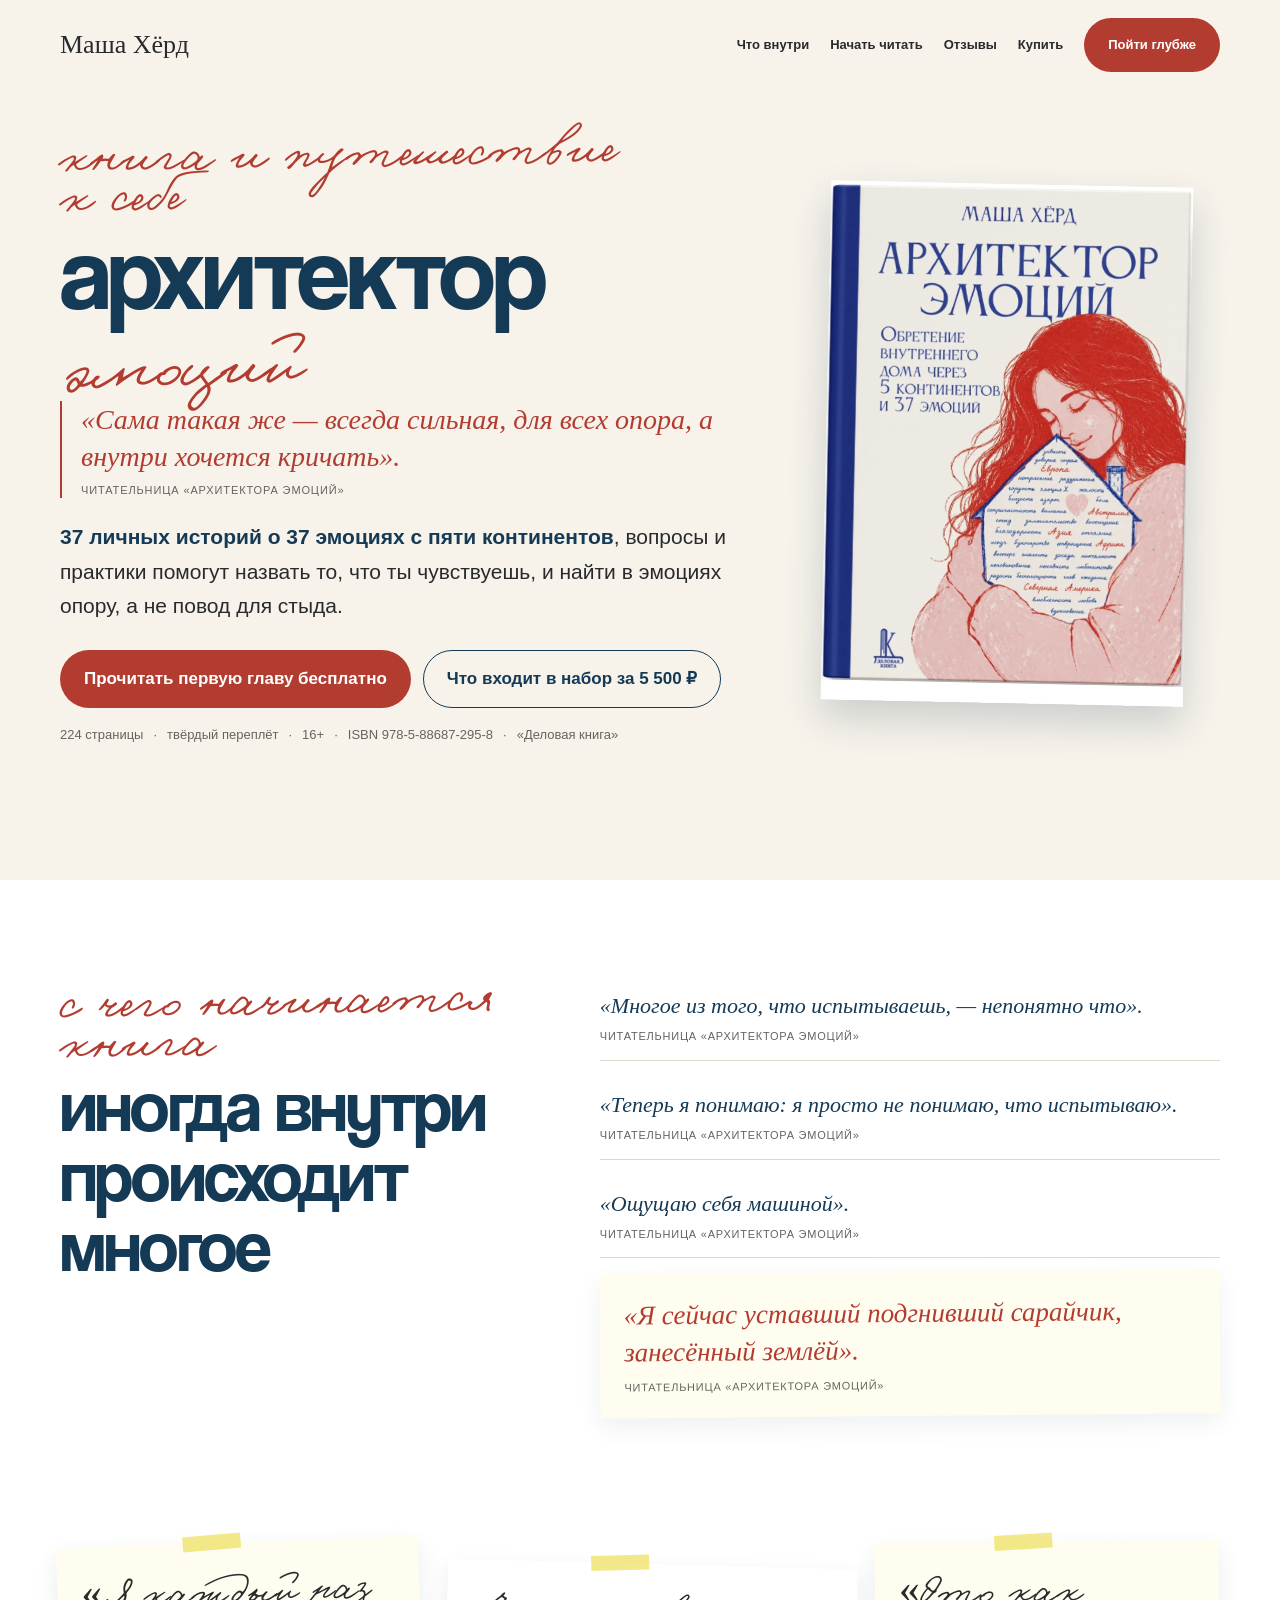
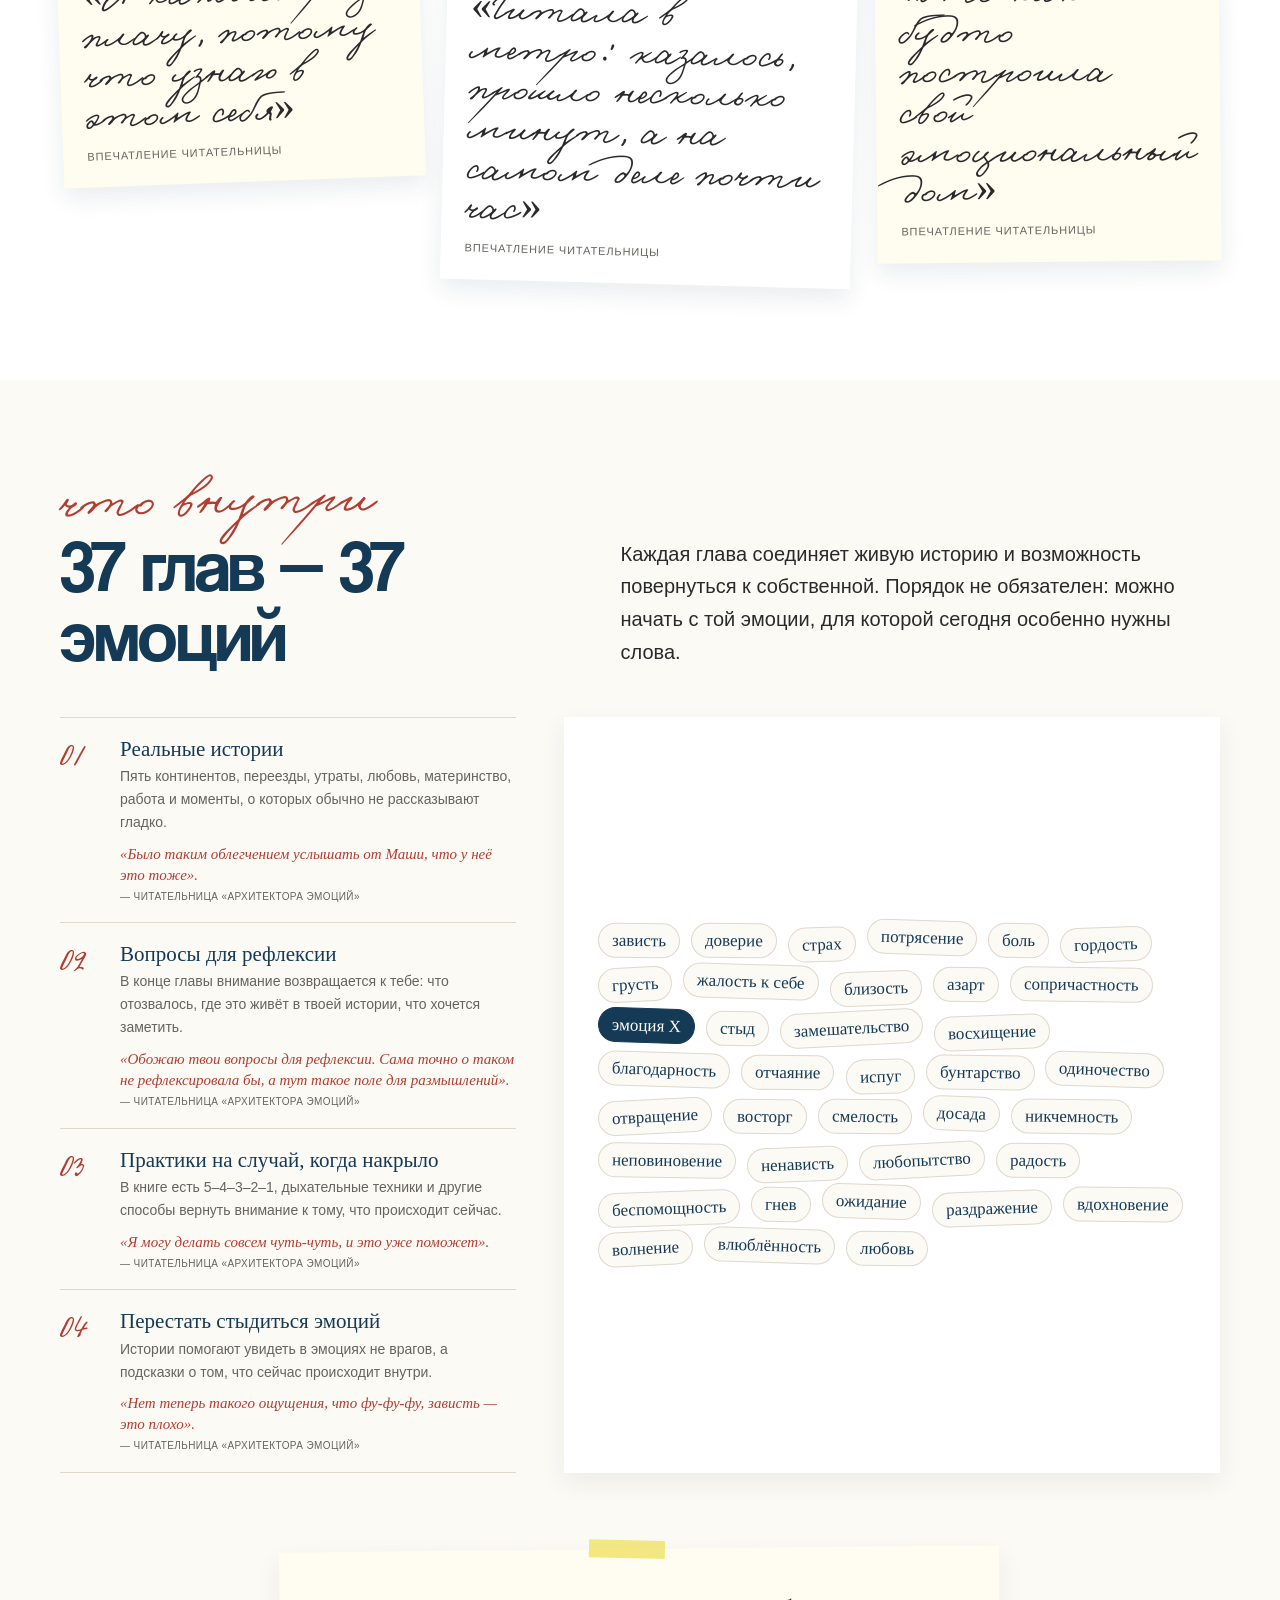
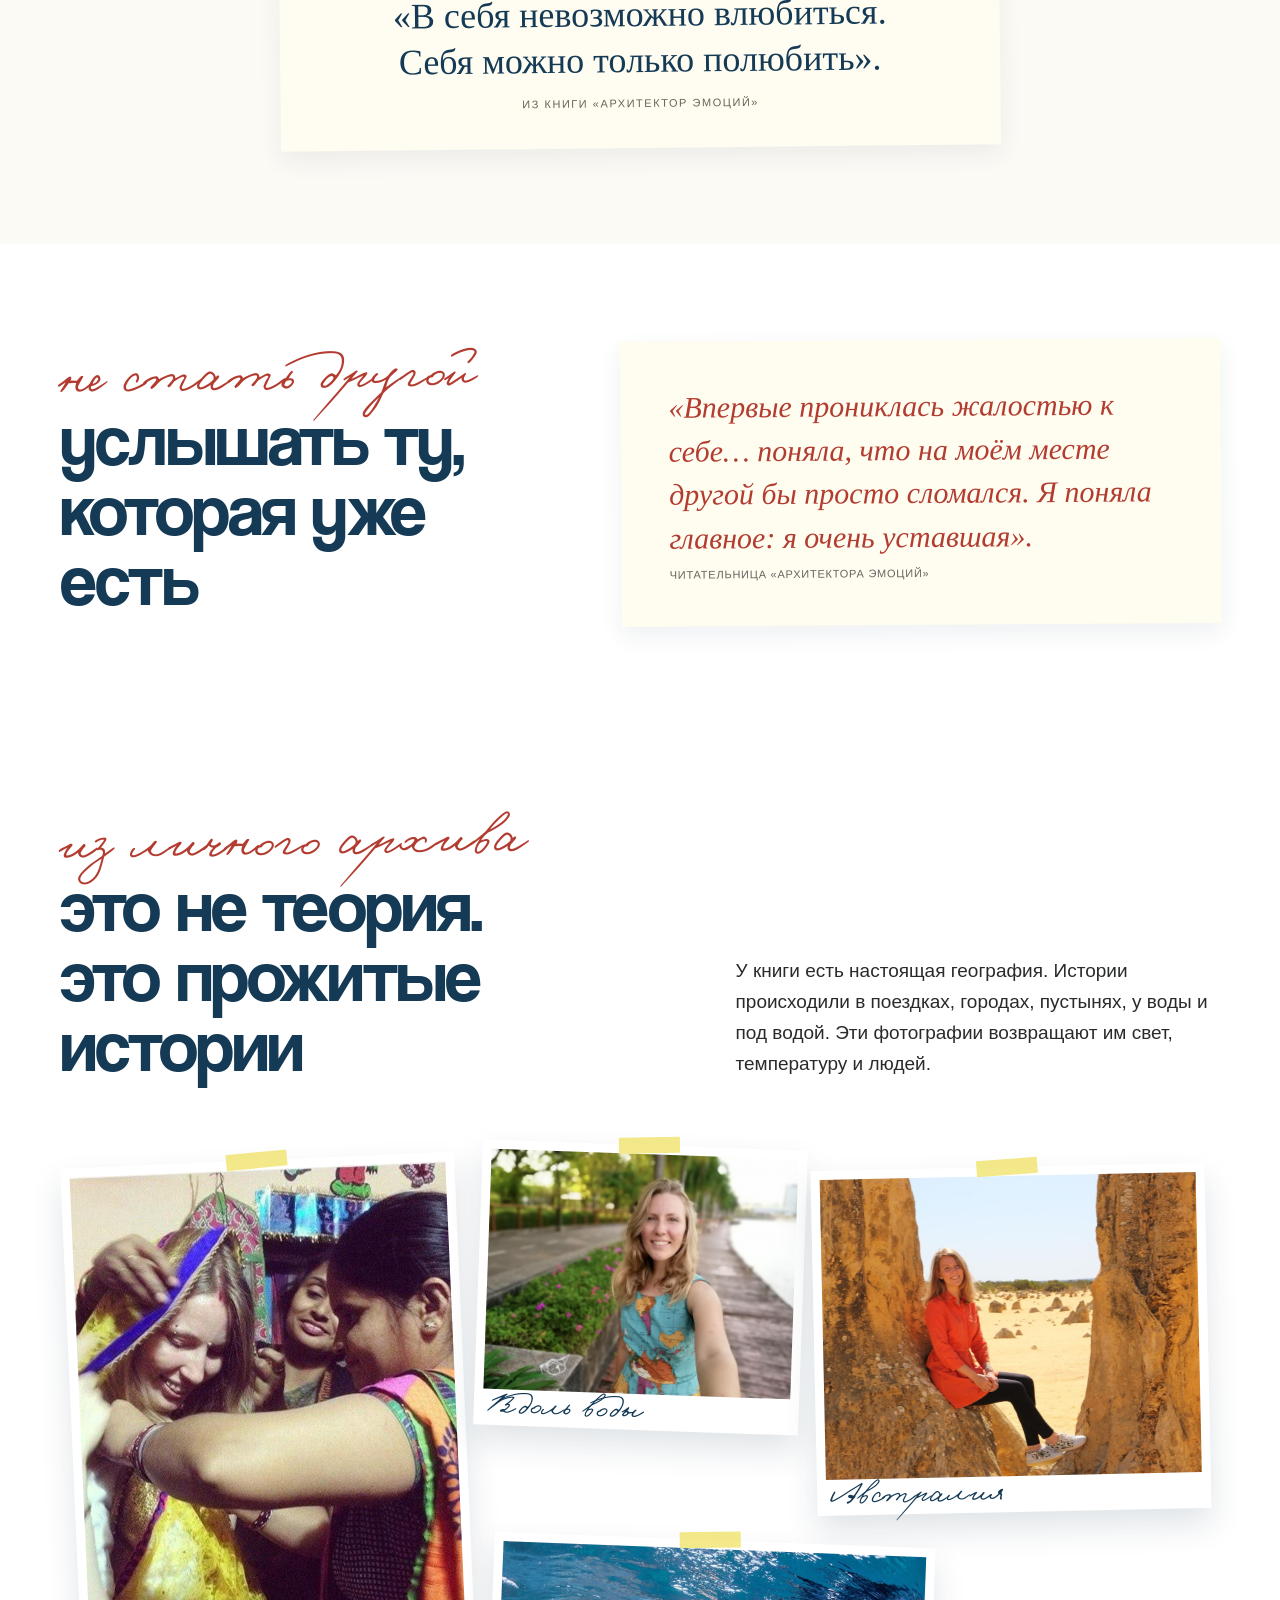
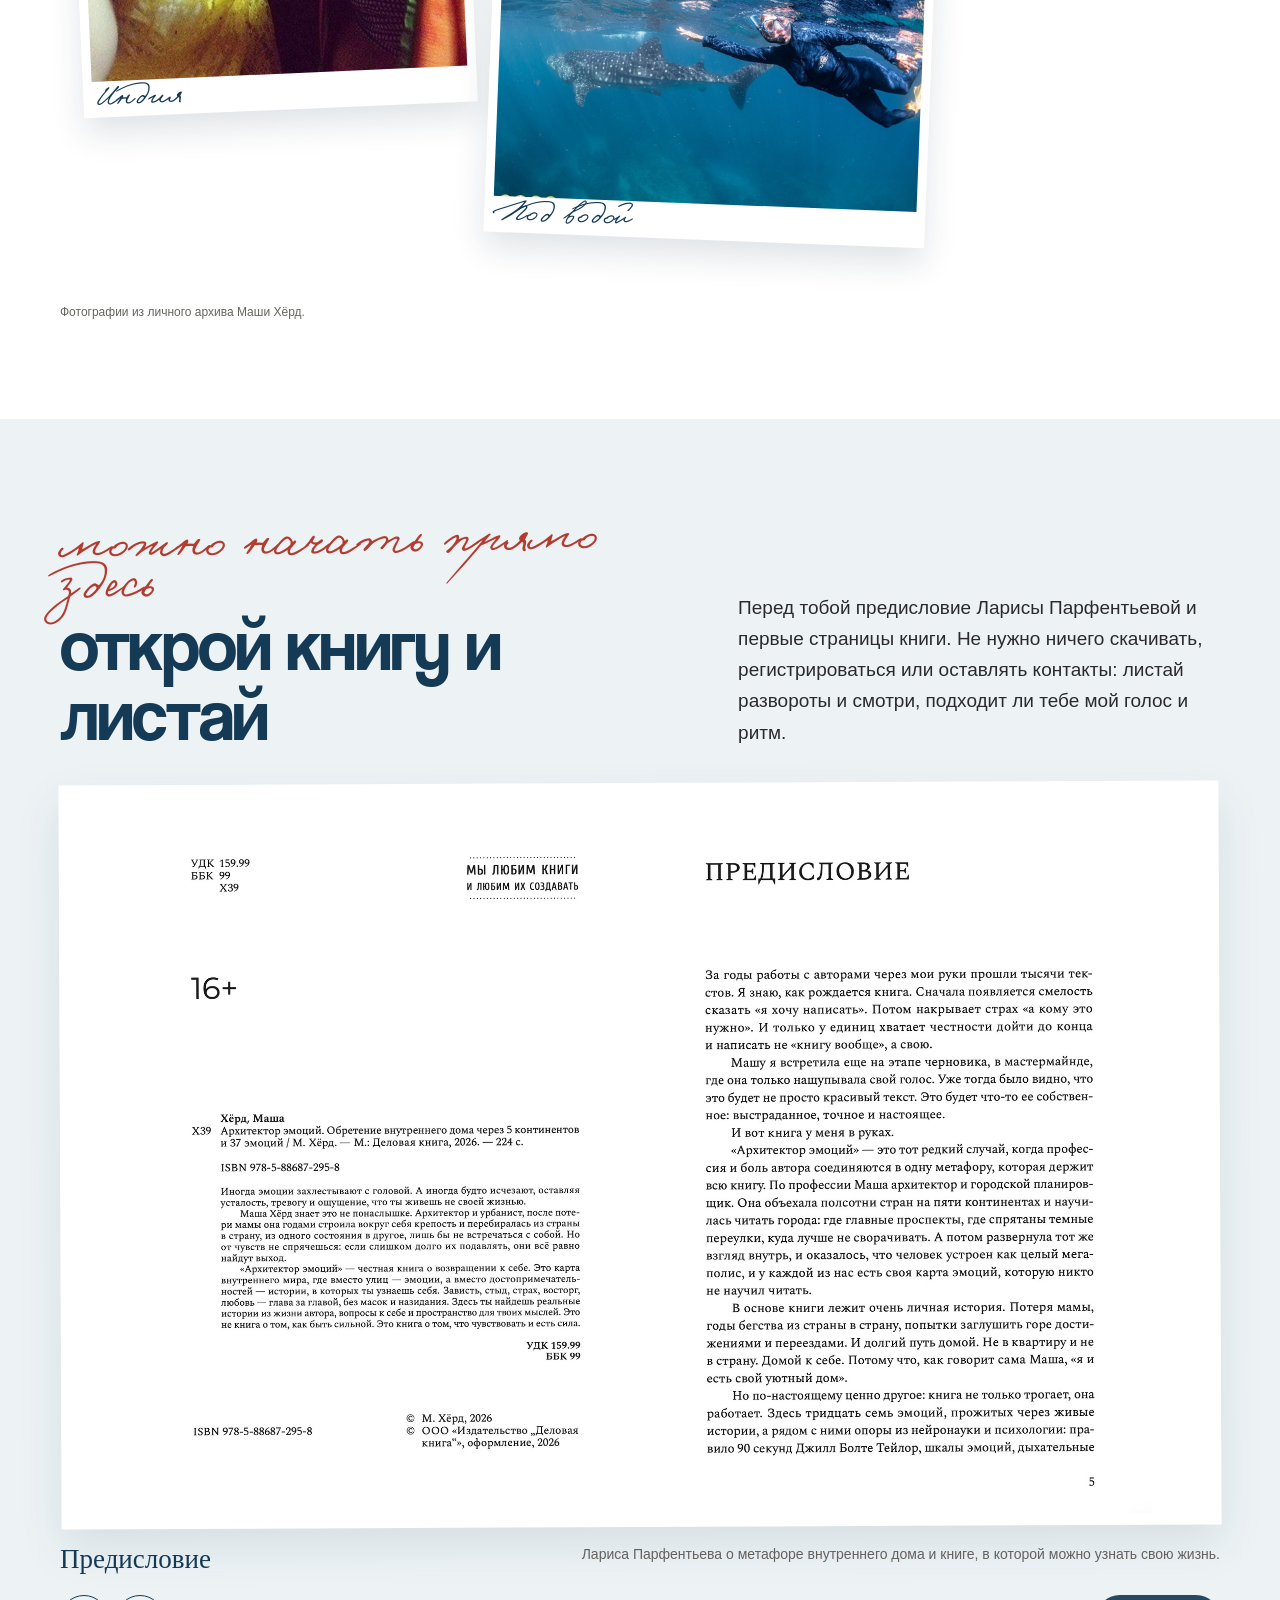
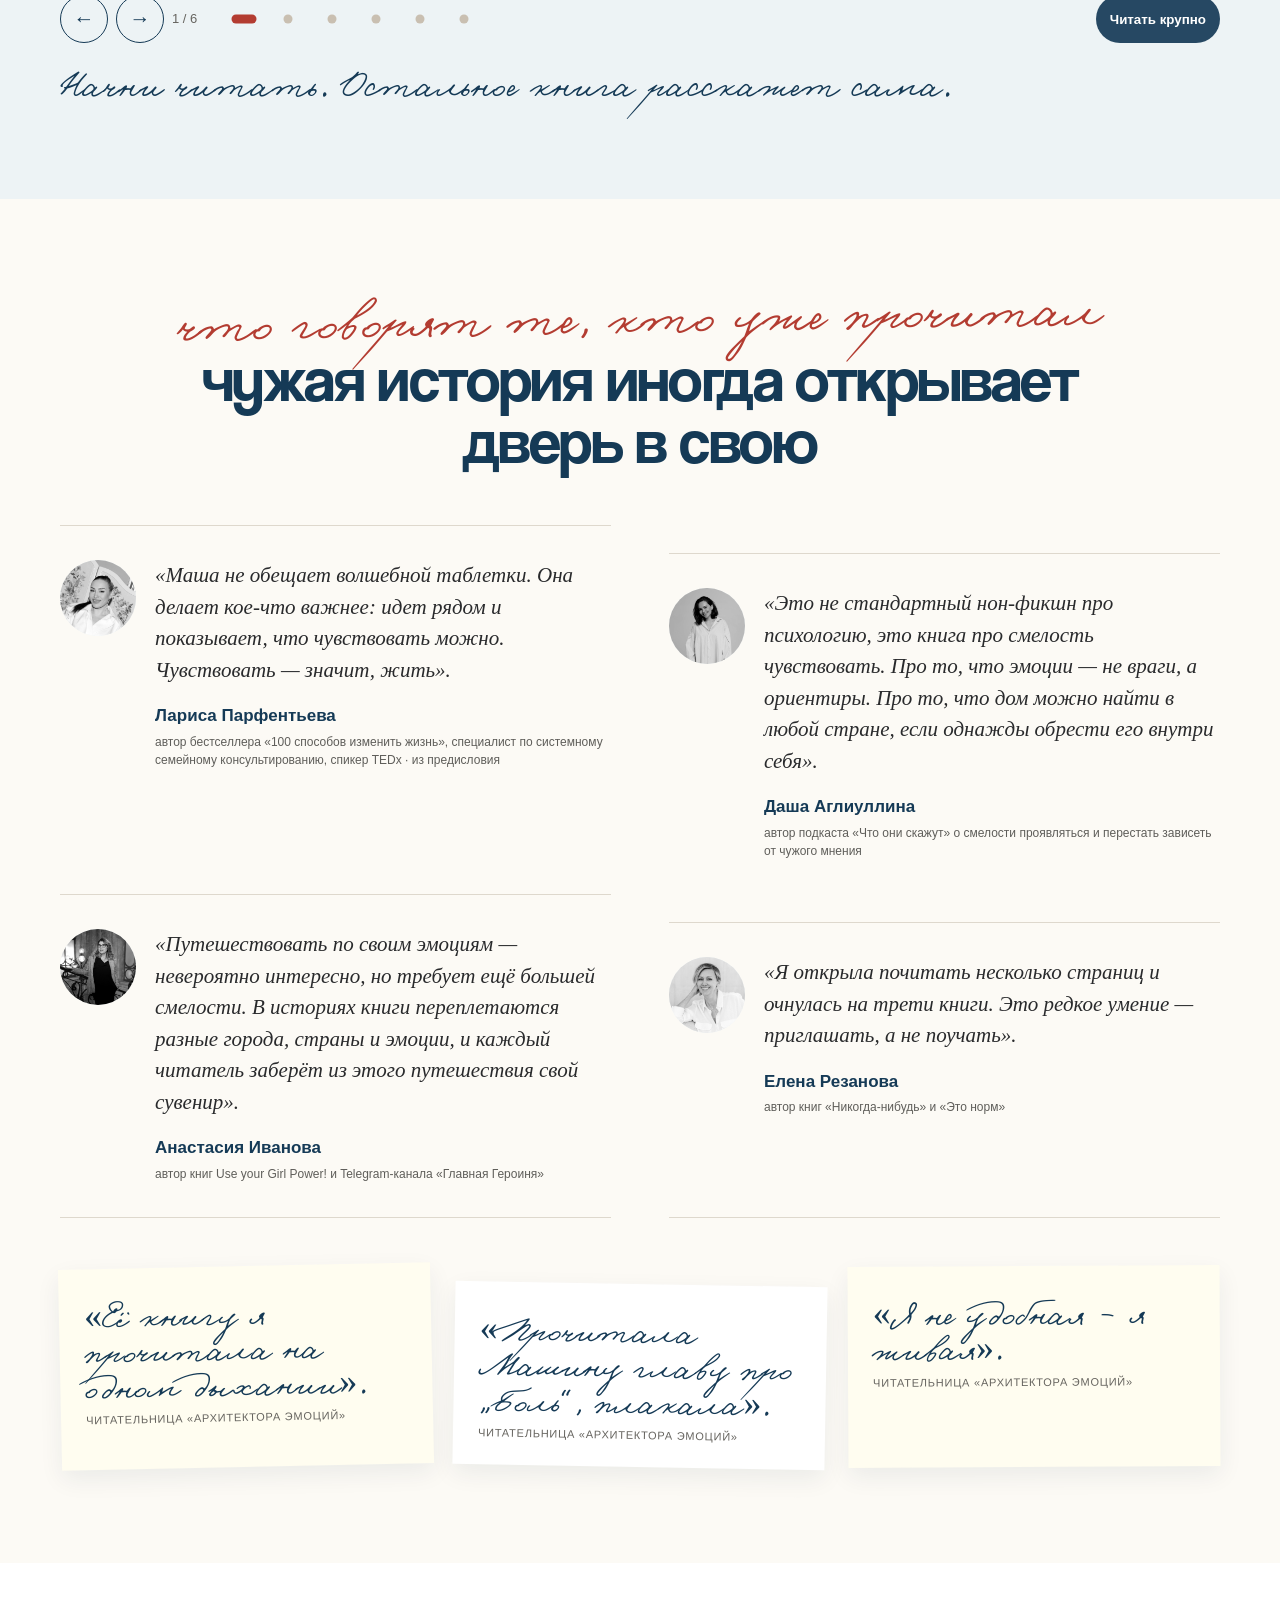
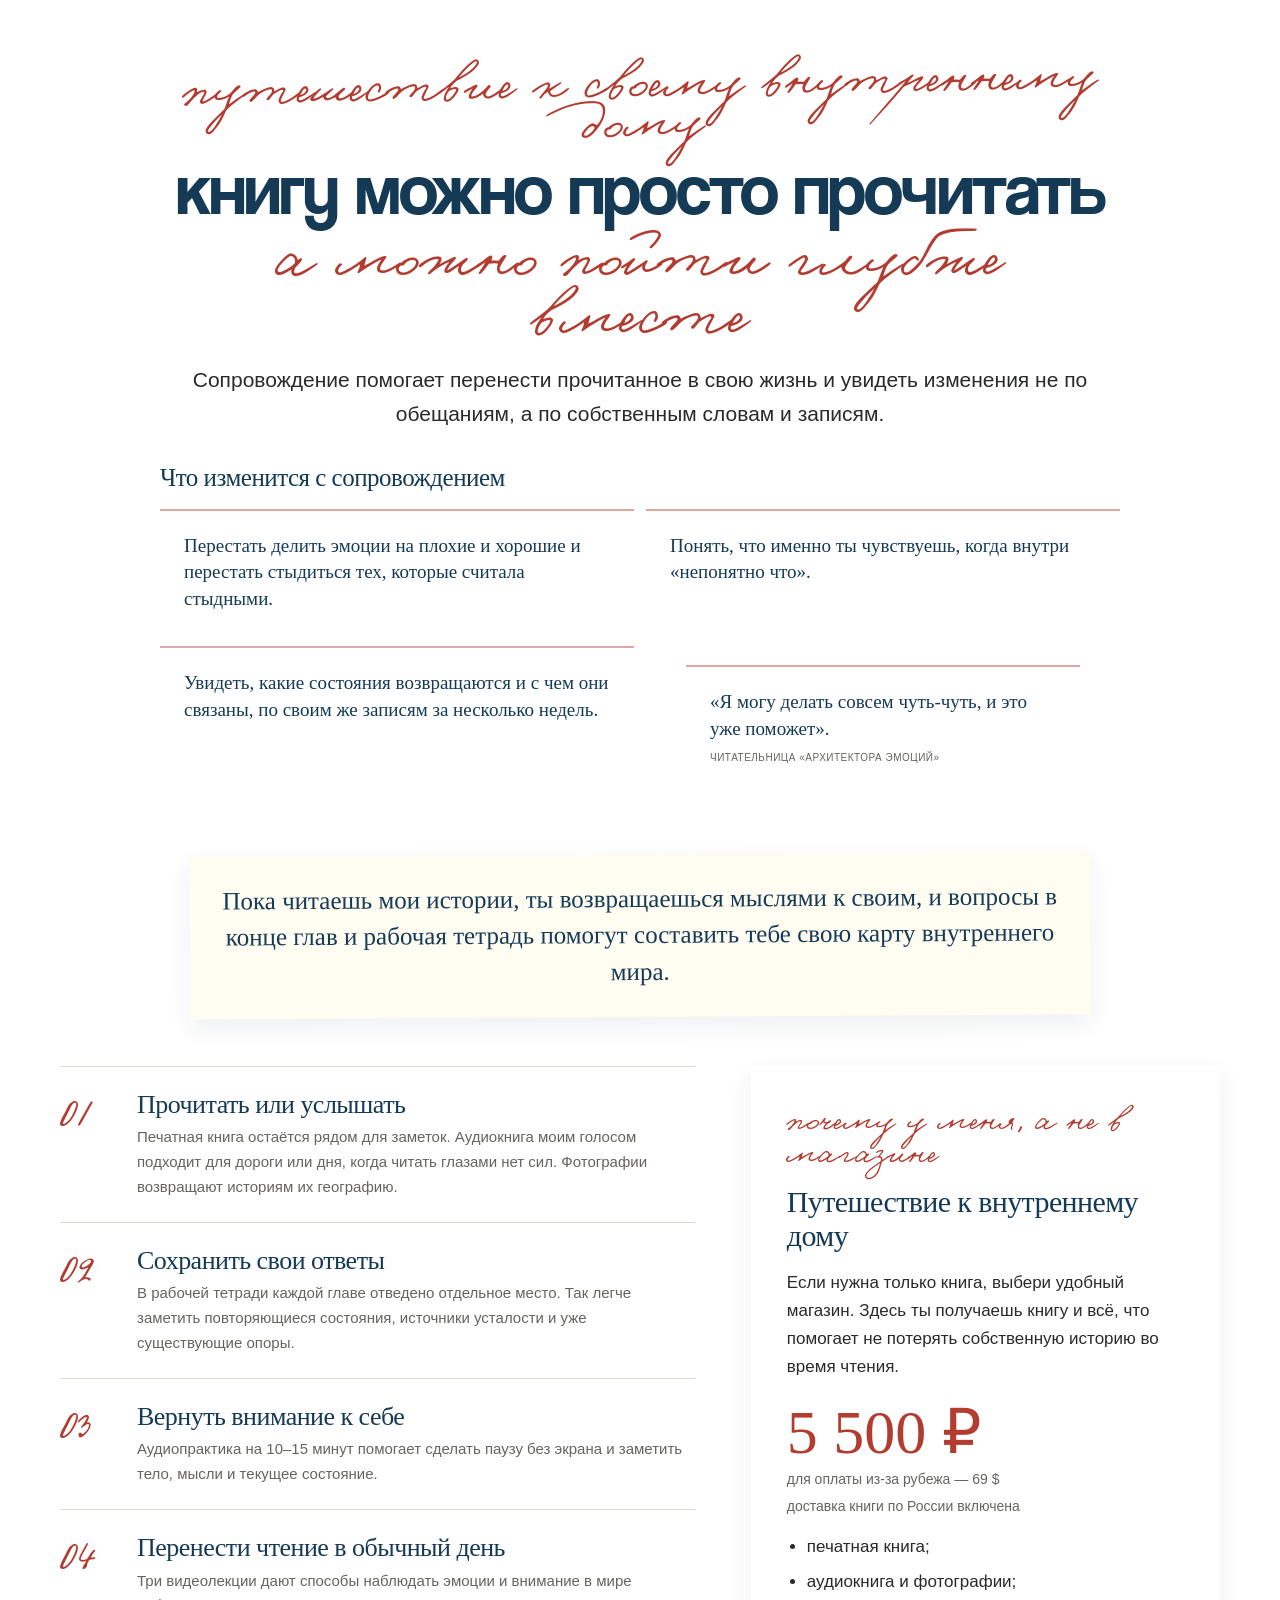
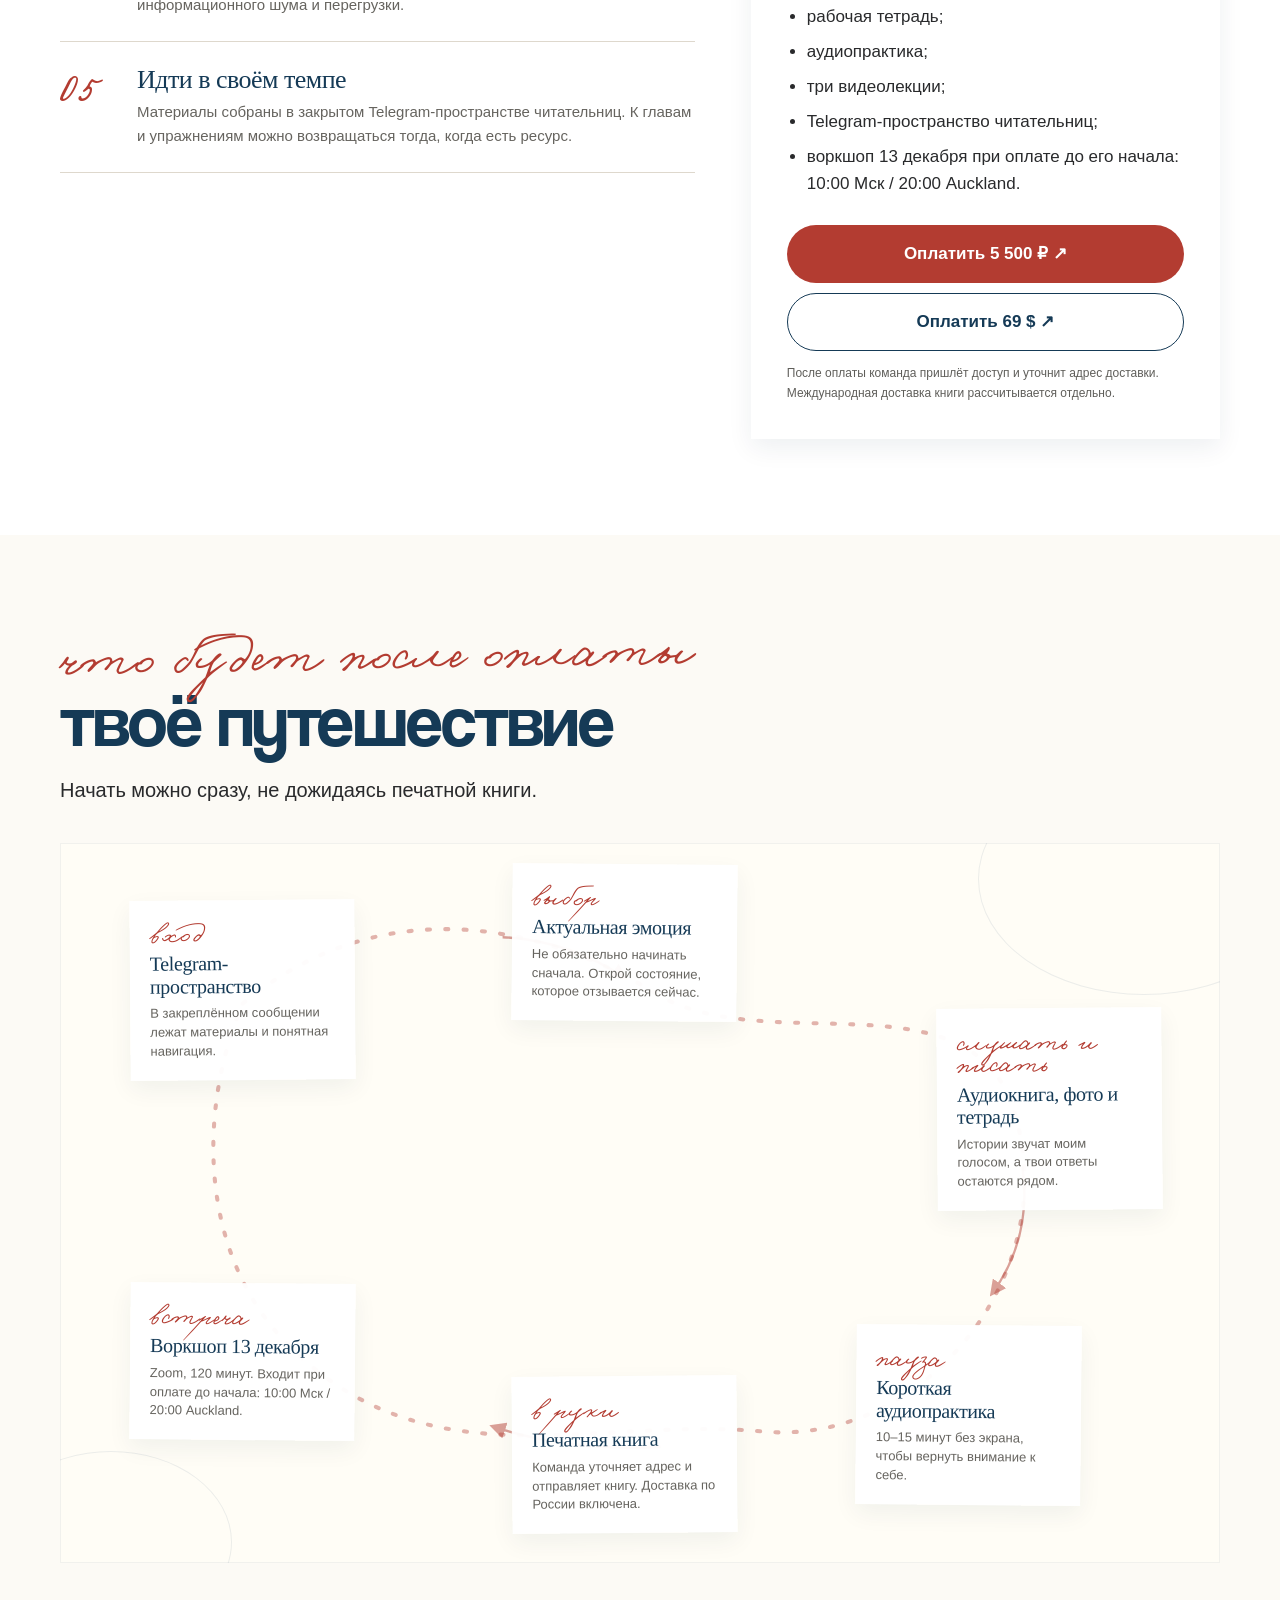
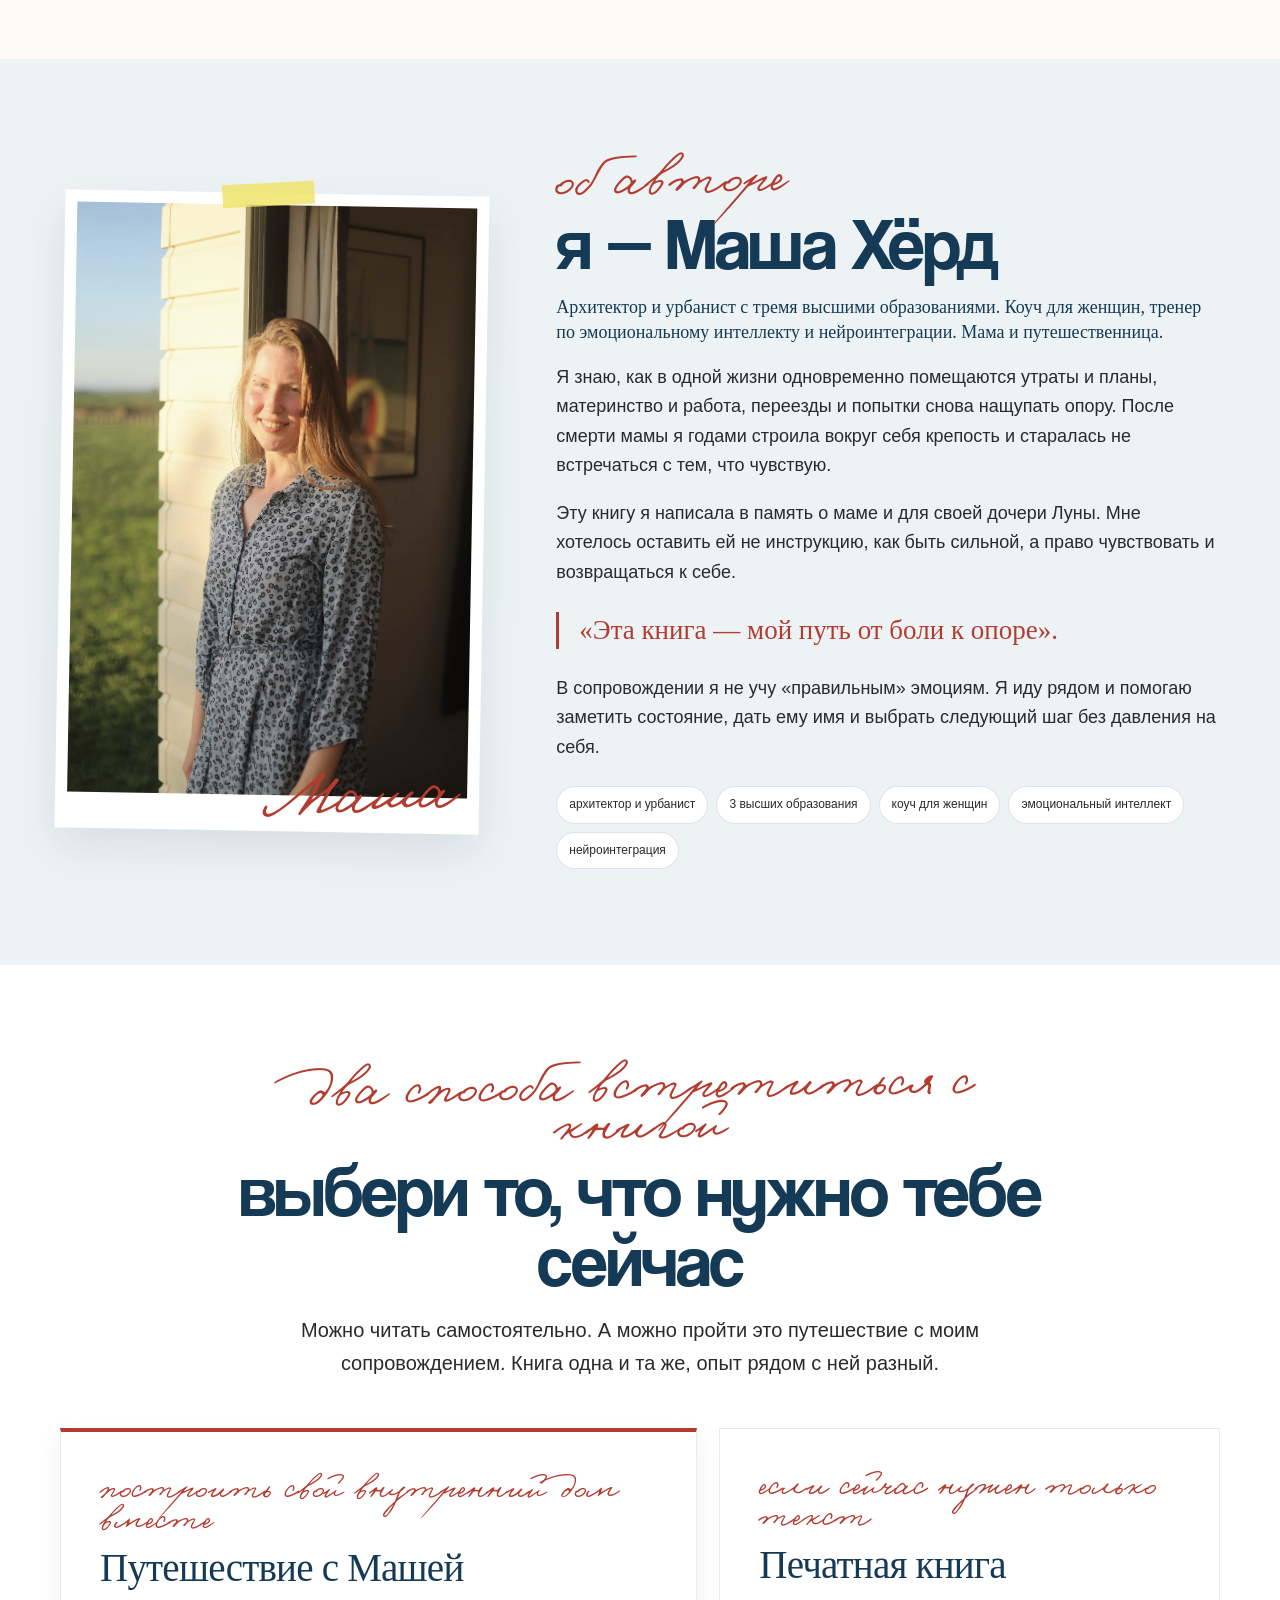
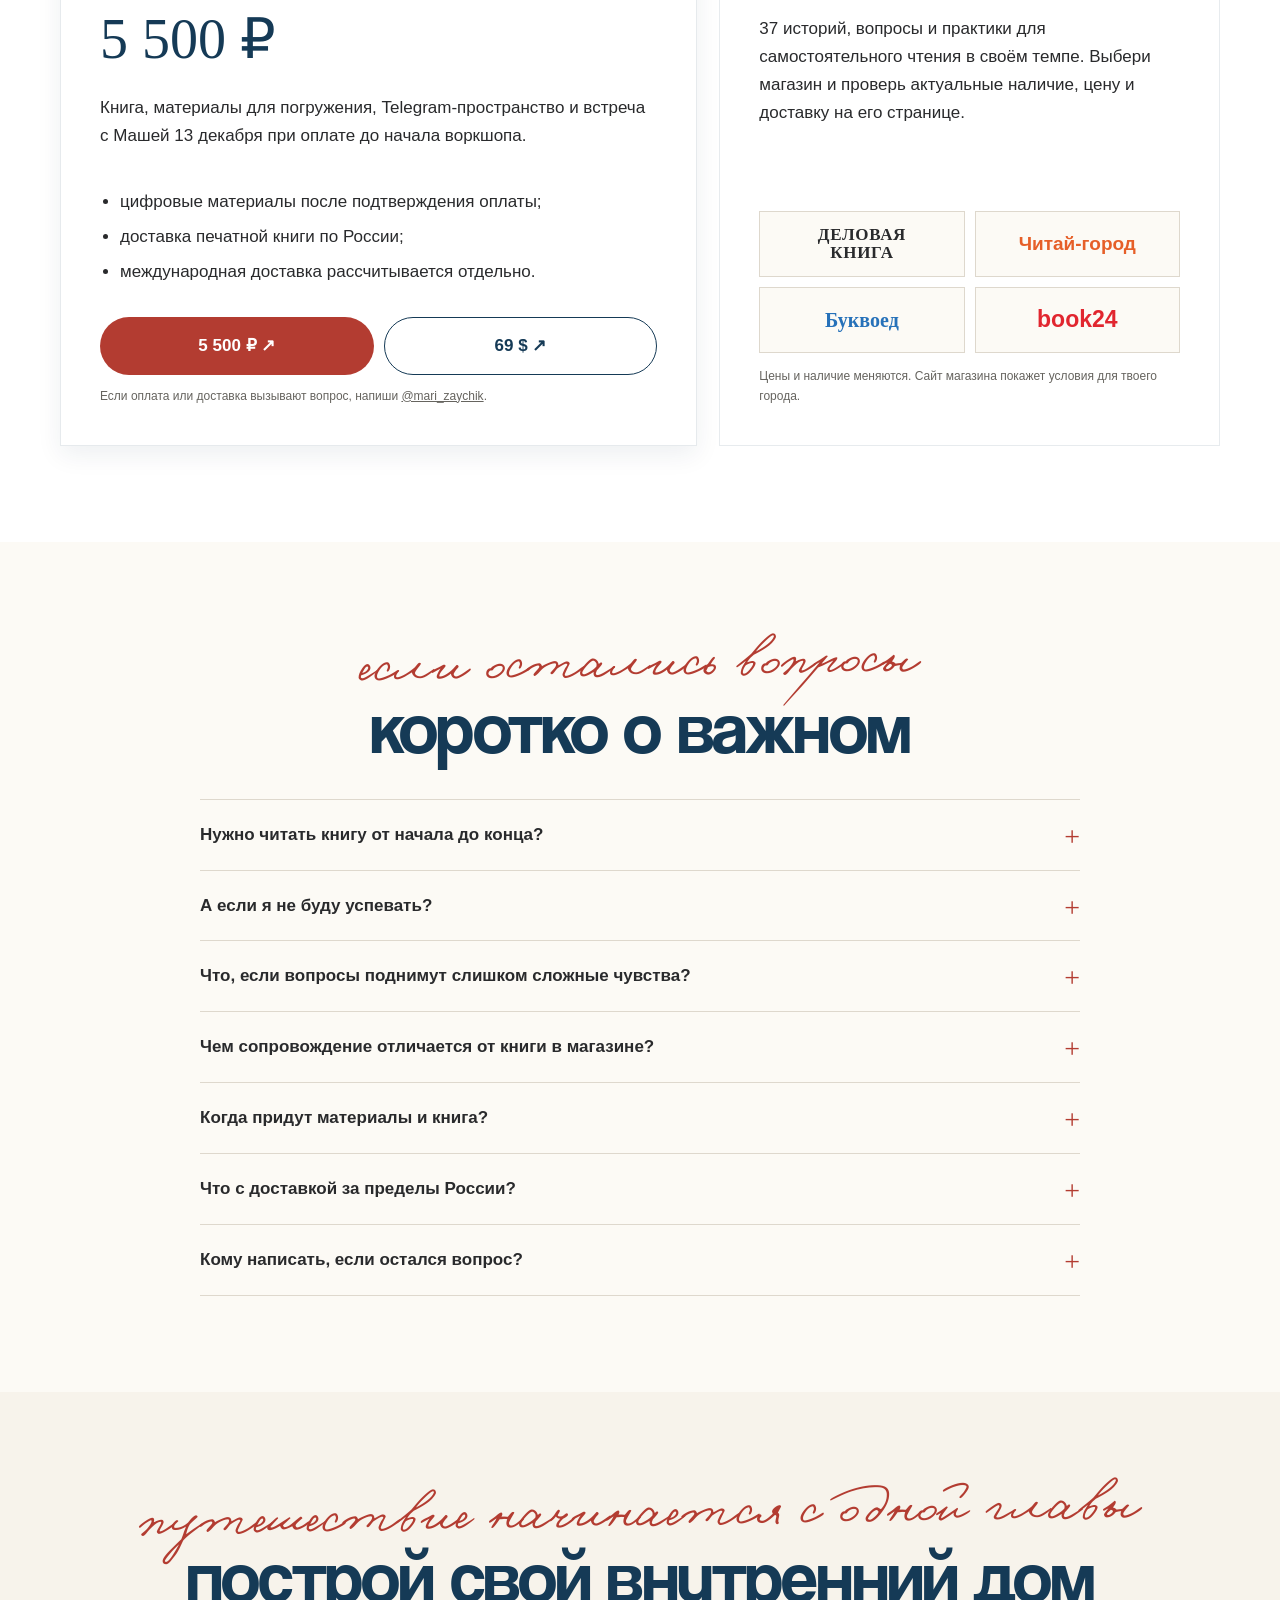
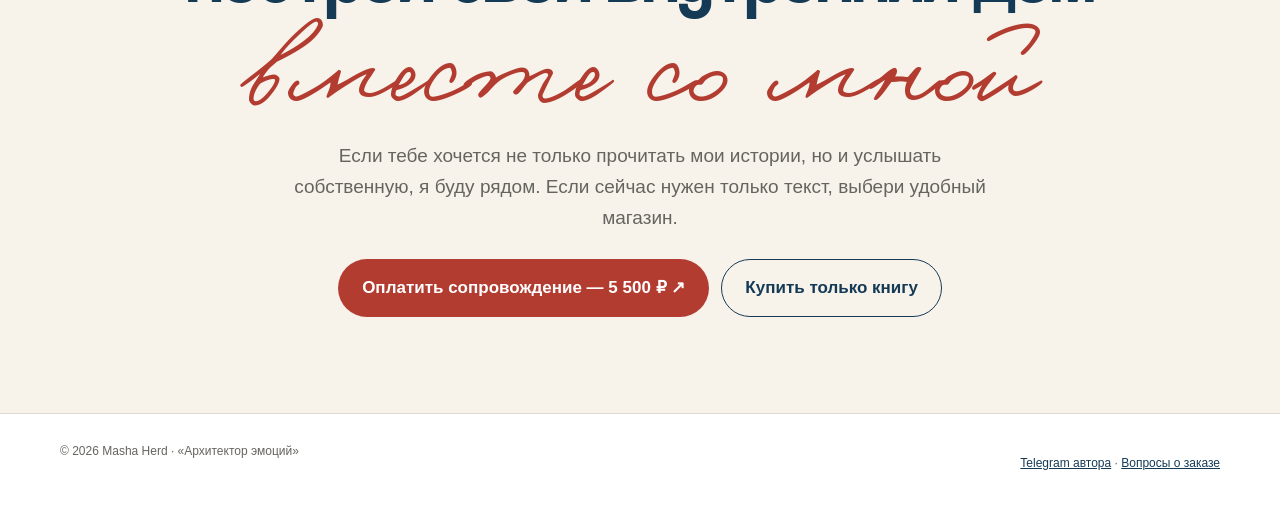
==== index.html @ 34bb9b2d "Refine audience voice, journey map, and payment links" ====
<!doctype html>
<html lang="ru">
<head>
<meta charset="utf-8">
<meta name="viewport" content="width=device-width,initial-scale=1">
<meta name="description" content="«Архитектор эмоций» Маши Хёрд — 37 честных историй, вопросы и практики для возвращения к своему внутреннему дому. Читайте самостоятельно или с бережным сопровождением автора.">
<meta name="theme-color" content="#f7f3eb">
<title>Архитектор эмоций — книга Маши Хёрд</title>
<style>
@font-face{font-family:Coolvetica;src:url('assets/Coolvetica-Regular.ttf') format('truetype');font-display:swap}
@font-face{font-family:Gogol;src:url('assets/Gogol-Regular.ttf') format('truetype');font-display:swap}
:root{--paper:#f7f3eb;--white:#fff;--cream:#fcfaf5;--mist:#edf3f5;--navy:#153a56;--navy2:#0d2a40;--brick:#b33c31;--brick2:#922f28;--ink:#292a2c;--muted:#66645f;--line:#ded8cd;--yellow:#f0e367;--serif:Georgia,"Times New Roman",serif;--sans:Arial,"Helvetica Neue",sans-serif;--display:Coolvetica,Arial,sans-serif;--script:Gogol,cursive;--shadow:0 18px 45px rgba(18,48,70,.10);--soft:0 9px 24px rgba(18,48,70,.07)}
*{box-sizing:border-box}html{scroll-behavior:smooth}body{margin:0;background:var(--paper);color:var(--ink);font:17px/1.64 var(--sans);overflow-x:hidden}img{display:block;max-width:100%}a{color:inherit}.wrap{width:min(1160px,calc(100% - 42px));margin:auto}.section{padding:96px 0;position:relative}.white{background:var(--white)}.cream{background:var(--cream)}.mist{background:var(--mist)}.eyebrow{display:inline-block;margin-bottom:12px;color:var(--brick);font:56px/.72 var(--script);transform:rotate(-1deg)}h1,h2{margin:0;color:var(--navy);font-family:var(--display);font-weight:400;line-height:.96;letter-spacing:-.025em}h1{font-size:clamp(62px,8.2vw,112px)}h2{font-size:clamp(43px,5.7vw,74px)}h3{margin:0;color:var(--navy);font:400 30px/1.12 var(--serif);letter-spacing:-.02em}.script{font-family:var(--script);font-weight:400;color:var(--brick)}.btn{display:inline-flex;align-items:center;justify-content:center;min-height:54px;padding:14px 23px;border:1px solid transparent;border-radius:999px;text-decoration:none;text-align:center;font-weight:700;cursor:pointer;transition:.2s transform,.2s background}.btn:hover{transform:translateY(-2px)}.btn:focus-visible,.slider-btn:focus-visible,.dot:focus-visible,.reader-open:focus-visible{outline:3px solid var(--yellow);outline-offset:3px}.btn--brick{background:var(--brick);color:#fff}.btn--brick:hover{background:var(--brick2)}.btn--line{border-color:var(--navy);color:var(--navy);background:transparent}.actions{display:flex;flex-wrap:wrap;gap:12px}
.nav{position:absolute;z-index:20;left:0;right:0;top:0;padding:18px 0}.nav__in{display:flex;align-items:center;gap:24px}.brand{display:flex;align-items:center;min-height:44px;font:26px/1 var(--serif);text-decoration:none}.nav__links{display:flex;align-items:center;gap:21px;margin-left:auto;font-size:13px;font-weight:700}.nav__links a{text-decoration:none}.nav__links a:not(.btn):hover{text-decoration:underline}
.hero{position:relative;min-height:880px;padding:126px 0 72px;overflow:hidden}.hero__grid{display:grid;grid-template-columns:1.1fr .7fr;gap:64px;align-items:center}.hero__voice{max-width:720px;margin:10px 0 20px;padding-left:19px;border-left:2px solid var(--brick);color:var(--brick);font:italic 28px/1.34 var(--serif)}.hero__voice cite{display:block;margin-top:7px;color:var(--muted);font:11px/1.4 var(--sans);font-style:normal;letter-spacing:.08em;text-transform:uppercase}.hero h1 span{display:block}.hero h1 .script{margin:-.02em 0 .1em .07em;font-size:.7em;transform:rotate(-2deg)}.hero__lead{max-width:700px;margin:22px 0 27px;font-size:21px}.hero__lead strong{color:var(--navy)}.hero__micro{display:flex;flex-wrap:wrap;gap:3px 10px;margin-top:16px;color:var(--muted);font-size:13px}.hero__micro span+span:before{content:"·";margin-right:10px}.book-stage{min-height:635px;display:grid;place-items:center;position:relative}.book-stage img{position:relative;width:min(390px,85%);box-shadow:0 18px 38px rgba(18,48,70,.19);transform:rotate(1.2deg)}
.recognition{display:grid;grid-template-columns:.86fr 1.14fr;gap:72px;align-items:start}.recognition__copy p{font-size:20px}.recognition-voices{display:grid;gap:14px}.recognition-voice{margin:0;padding:15px 0;border-bottom:1px solid var(--line);color:var(--navy);font:italic 22px/1.38 var(--serif)}.recognition-voice:last-child{padding:23px 24px;border:0;background:#fffdf0;box-shadow:var(--soft);color:var(--brick);font-size:27px;transform:rotate(-.5deg)}.recognition-voice cite,.reader-quote cite,.promise-quote cite{display:block;margin-top:8px;color:var(--muted);font:11px/1.4 var(--sans);font-style:normal;letter-spacing:.07em;text-transform:uppercase}.micro-notes{display:grid;grid-template-columns:1fr 1.13fr .92fr;gap:22px;margin-top:54px;align-items:start}.micro-note{position:relative;padding:27px 24px 24px;background:#fffdf0;box-shadow:0 10px 24px rgba(18,48,70,.09);font:42px/.95 var(--script);transform:rotate(-2.1deg)}.micro-note:nth-child(2){margin-top:22px;background:#fff;transform:rotate(1.5deg)}.micro-note:nth-child(3){transform:rotate(-.6deg)}.micro-note:before{content:"";position:absolute;top:-8px;left:35%;width:58px;height:15px;background:rgba(240,227,103,.77);transform:rotate(-3deg)}.micro-note small{display:block;margin-top:15px;color:var(--muted);font:11px/1.35 var(--sans);letter-spacing:.08em;text-transform:uppercase}
.inside-head{display:grid;grid-template-columns:.9fr 1.1fr;gap:70px;align-items:end;margin-bottom:48px}.inside-head p{margin:0;font-size:20px}.inside-grid{display:grid;grid-template-columns:.82fr 1.18fr;gap:48px}.inside-facts{display:grid;border-top:1px solid var(--line)}.inside-fact{display:grid;grid-template-columns:44px 1fr;gap:16px;padding:19px 0;border-bottom:1px solid var(--line)}.inside-fact b{color:var(--brick);font:35px/1 var(--script)}.inside-fact strong{display:block;margin-bottom:3px;color:var(--navy);font:21px/1.2 var(--serif)}.inside-fact p{margin:0;color:var(--muted);font-size:14px}.inside-result{display:block;margin-top:10px;quotes:none;color:var(--brick);font:italic 15px/1.4 var(--serif)}.inside-result:after{content:" — читательница «Архитектора эмоций»";display:block;margin-top:4px;color:var(--muted);font:10px/1.35 var(--sans);font-style:normal;letter-spacing:.04em;text-transform:uppercase}.emotion-cloud{align-content:center;display:flex;flex-wrap:wrap;gap:9px 11px;padding:34px;background:#fff;box-shadow:var(--soft)}.emotion{padding:8px 13px;border:1px solid var(--line);border-radius:999px;background:var(--cream);color:var(--navy);font:17px/1 var(--serif);transform:rotate(.7deg)}.emotion:nth-child(3n){transform:translateY(4px) rotate(-2deg)}.emotion:nth-child(4n){transform:translateY(-3px) rotate(1.8deg)}.emotion:nth-child(7n){transform:rotate(-3deg)}.emotion--x{background:var(--navy);border-color:var(--navy);color:#fff}.book-quote{position:relative;grid-column:1/-1;width:min(720px,92%);margin:28px auto 0;padding:42px 58px 36px;background:#fffdf1;color:var(--navy);font:36px/1.28 var(--serif);text-align:center;box-shadow:var(--soft);transform:rotate(-.6deg)}.book-quote span{white-space:nowrap}.book-quote:before{content:"";position:absolute;top:-9px;left:43%;width:76px;height:18px;background:rgba(240,227,103,.8);transform:rotate(2deg)}.book-quote cite{display:block;margin-top:13px;color:#686455;font:11px/1.4 var(--sans);font-style:normal;letter-spacing:.14em;text-transform:uppercase}
.archive-head{display:grid;grid-template-columns:1fr .8fr;gap:70px;align-items:end;margin-bottom:50px}.archive-head p{margin:0;font-size:19px}.photo-essay{position:relative;min-height:760px}.photo-story{position:absolute;margin:0;padding:9px 9px 36px;background:#fff;box-shadow:0 16px 32px rgba(18,48,70,.13)}.photo-story img{width:100%;height:100%;object-fit:cover}.photo-story span{position:absolute;left:14px;bottom:9px;color:var(--navy);font:32px/.8 var(--script)}.photo-story:nth-child(1){left:1%;top:4%;width:34%;height:550px;transform:rotate(-2.5deg)}.photo-story:nth-child(2){left:36%;top:2%;width:28%;height:285px;transform:rotate(2deg)}.photo-story:nth-child(3){right:1%;top:5%;width:34%;height:345px;transform:rotate(-1.2deg)}.photo-story:nth-child(4){left:37%;top:54%;width:38%;height:300px;transform:rotate(2.2deg)}.photo-story:before{content:"";position:absolute;z-index:2;top:-8px;left:42%;width:61px;height:16px;background:rgba(240,227,103,.76);transform:rotate(-3deg)}.archive-note{margin:14px 0 0;color:var(--muted);font-size:12px}
.reader-head{display:grid;grid-template-columns:1.06fr .84fr;gap:70px;align-items:end;margin-bottom:35px}.reader-head p{margin:0;font-size:19px}.book-reader{position:relative}.slide{display:none}.slide.is-active{display:block}.slide__paper{position:relative;padding:12px;background:#fff;box-shadow:var(--shadow);transform:rotate(-.25deg)}.slide img{width:100%;max-height:720px;object-fit:contain}.reader-open{position:absolute;right:22px;bottom:22px;z-index:2;min-height:44px;padding:9px 14px;border:0;border-radius:999px;background:rgba(21,58,86,.92);color:#fff;font-weight:700;cursor:pointer}.slide__caption{display:flex;justify-content:space-between;gap:30px;margin-top:16px}.slide__caption strong{font:27px/1.2 var(--serif);color:var(--navy)}.slide__caption span{max-width:650px;color:var(--muted);font-size:14px}.slider-controls{display:flex;flex-wrap:wrap;align-items:center;gap:8px;margin-top:20px}.slider-btn{flex:0 0 48px;width:48px;height:48px;border:1px solid var(--navy);border-radius:50%;background:transparent;color:var(--navy);font-size:21px;cursor:pointer}.slider-btn:hover{background:var(--navy);color:#fff}.dots{display:flex;flex-wrap:wrap}.dot{width:44px;height:44px;border:0;background:transparent;cursor:pointer;position:relative}.dot:before{content:"";position:absolute;left:50%;top:50%;width:9px;height:9px;border-radius:50%;background:#c9bfb1;transform:translate(-50%,-50%)}.dot.is-active:before{width:25px;border-radius:999px;background:var(--brick)}.reader-count{min-width:42px;color:var(--muted);font-size:13px}.slider-controls .reader-open{position:static;margin-left:auto;min-height:48px}.reader-note{margin:24px 0 0;color:var(--navy);font:38px/.95 var(--script)}.lightbox{position:fixed;z-index:100;inset:0;display:none;background:rgba(10,24,34,.94);padding:25px}.lightbox.is-open{display:grid;grid-template-rows:auto 1fr}.lightbox__top{display:flex;justify-content:flex-end}.lightbox__close{min-width:48px;min-height:48px;border:1px solid #fff;border-radius:50%;background:transparent;color:#fff;font-size:26px;cursor:pointer}.lightbox__scroll{overflow:auto;display:grid;place-items:start center}.lightbox img{max-width:none;width:min(1500px,180vw);height:auto;background:#fff}
.endorse-head{max-width:960px;margin:0 auto 55px;text-align:center}.endorse-head h2{font-size:clamp(43px,5vw,66px)}.promise{display:grid;grid-template-columns:.9fr 1.1fr;gap:70px;align-items:center}.promise-quote{margin:0;padding:44px 48px;background:#fffdf0;box-shadow:var(--soft);color:var(--brick);font:italic 30px/1.45 var(--serif);transform:rotate(-.4deg)}.endorsement-spread{display:grid;grid-template-columns:1fr 1fr;gap:0 58px}.endorsement{display:grid;grid-template-columns:76px 1fr;gap:19px;padding:34px 0;border-top:1px solid var(--line)}.endorsement:nth-child(3),.endorsement:nth-child(4){border-bottom:1px solid var(--line)}.endorsement:nth-child(even){margin-top:28px}.endorsement__portrait{width:76px;height:76px;border-radius:50%;overflow:hidden;background:var(--mist)}.endorsement__portrait img{width:100%;height:100%;object-fit:cover;filter:grayscale(1)}.endorsement blockquote{margin:0}.endorsement q{font:italic 21px/1.5 var(--serif);quotes:none}.endorsement cite{display:block;margin-top:16px;color:var(--navy);font-style:normal;font-weight:700}.endorsement cite span{display:block;margin-top:4px;color:#5f5e5a;font-size:12px;line-height:1.45;font-weight:400}.reader-quotes{display:grid;grid-template-columns:1fr 1fr 1fr;gap:22px;margin-top:48px}.reader-quote{position:relative;margin:0;padding:30px 25px 24px;background:#fffdf0;box-shadow:var(--soft);color:var(--navy);font:36px/.98 var(--script);transform:rotate(-1.2deg)}.reader-quote:nth-child(2){margin-top:18px;background:#fff;transform:rotate(1deg)}.reader-quote:nth-child(3){transform:rotate(-.3deg)}
.companion-intro{text-align:center;max-width:960px;margin:0 auto 42px}.companion-intro .script{display:block;margin:4px 0 19px;font-size:68px;line-height:.85}.companion-intro p{font-size:21px}.companion-results{display:grid;grid-template-columns:1fr 1fr;gap:12px;margin:32px 0 48px;text-align:left}.companion-results h3{grid-column:1/-1;margin:0 0 5px;font-size:25px}.companion-result{padding:22px 24px;background:#fff;border-top:2px solid rgba(179,60,49,.45);color:var(--navy);font:19px/1.4 var(--serif)}.companion-result q{quotes:none}.companion-result cite{display:block;margin-top:8px;color:var(--muted);font:10px/1.4 var(--sans);font-style:normal;letter-spacing:.05em;text-transform:uppercase}.companion-logic{max-width:900px;margin:0 auto 50px;padding:27px 30px;background:#fffdf1;box-shadow:var(--soft);color:var(--navy);font:25px/1.45 var(--serif);text-align:center;transform:rotate(-.35deg)}.companion-grid{display:grid;grid-template-columns:1.15fr .85fr;gap:56px;align-items:start}.companion-step{display:grid;grid-template-columns:58px 1fr;gap:19px;padding:23px 0;border-top:1px solid var(--line)}.companion-step:last-child{border-bottom:1px solid var(--line)}.companion-step__n{color:var(--brick);font:44px/1 var(--script)}.companion-step h3{margin-bottom:6px;font-size:26px}.companion-step p{margin:0;color:var(--muted);font-size:15px}.offer{position:sticky;top:24px;padding:36px;background:#fff;box-shadow:var(--soft)}.offer__tag{display:block;color:var(--brick);font:36px/.9 var(--script)}.offer__price{margin:22px 0 7px;color:var(--brick);font:62px/.95 var(--serif)}.offer__price small{display:block;margin-top:7px;color:var(--muted);font:14px/1.45 var(--sans)}.offer ul{padding-left:20px}.offer li{margin:7px 0}.offer .btn{width:100%;margin-top:10px}.offer__note{margin:13px 0 0;color:#5f5e5a;font-size:12px}
.journey-head{max-width:840px;margin-bottom:36px}.journey-head p{font-size:20px}.journey-map{position:relative;height:720px;margin-top:10px;background:#fffdf6;box-shadow:inset 0 0 0 1px rgba(21,58,86,.06);overflow:hidden}.journey-map:before,.journey-map:after{content:"";position:absolute;border:1px solid rgba(21,58,86,.08);border-radius:50%}.journey-map:before{width:330px;height:230px;right:-90px;top:-80px}.journey-map:after{width:240px;height:180px;left:-70px;bottom:-70px}.route-svg{position:absolute;inset:4% 3%;width:94%;height:92%}.route-line{fill:none;stroke:var(--brick);stroke-width:4;stroke-linecap:round;stroke-dasharray:3 15;opacity:.38}.route-arrow{fill:none;stroke:var(--brick);stroke-width:2.3;opacity:.48;marker-end:url(#arrow)}.map-stop{position:absolute;z-index:2;width:225px;padding:22px 20px 19px;background:rgba(255,255,255,.96);box-shadow:0 9px 24px rgba(18,48,70,.06);transform:rotate(-.45deg)}.map-stop:nth-of-type(even){transform:rotate(.55deg)}.map-stop h3{font-size:20px}.map-stop p{margin:7px 0 0;color:var(--muted);font-size:13px;line-height:1.45}.map-stop small{display:block;margin:0 0 8px;color:var(--brick);font:28px/.8 var(--script)}.map-stop--1{left:6%;top:8%}.map-stop--2{left:39%;top:3%}.map-stop--3{right:5%;top:23%}.map-stop--4{right:12%;bottom:8%}.map-stop--5{left:39%;bottom:4%}.map-stop--6{left:6%;bottom:17%}
.author{display:grid;grid-template-columns:.78fr 1.22fr;gap:72px;align-items:center}.author__photo{position:relative;padding:12px 12px 36px;background:#fff;box-shadow:var(--shadow);transform:rotate(1deg)}.author__photo:before{content:"";position:absolute;z-index:2;top:-10px;left:37%;width:92px;height:23px;background:rgba(240,227,103,.82);transform:rotate(-4deg)}.author__photo img{width:100%;height:590px;object-fit:cover;object-position:52% 30%;filter:saturate(.76) contrast(.98)}.author__photo:after{content:"Маша";position:absolute;right:22px;bottom:8px;color:var(--brick);font:68px/1 var(--script);transform:rotate(-4deg)}.author__lead{color:var(--navy);font:30px/1.38 var(--serif)}.author__copy>p{font-size:18px}.author__quote{margin:25px 0;padding-left:20px;border-left:3px solid var(--brick);color:var(--brick);font:27px/1.35 var(--serif)}.credentials{display:flex;flex-wrap:wrap;gap:8px;margin-top:24px}.credential{padding:8px 12px;border:1px solid rgba(21,58,86,.14);border-radius:999px;background:#fff;font-size:12px}
.choice-head{text-align:center;max-width:840px;margin:0 auto 48px}.choice-head p{font-size:20px}.choice{display:grid;grid-template-columns:1.12fr .88fr;gap:22px}.choice-card{display:flex;flex-direction:column;padding:39px;background:#fff;border:1px solid rgba(21,58,86,.10)}.choice-card--main{border-top:4px solid var(--brick);box-shadow:var(--soft)}.choice-card__label{color:var(--brick);font:35px/.9 var(--script)}.choice-card h3{margin:12px 0;font-size:39px}.choice-card__price{margin:10px 0;color:var(--navy);font:56px/1 var(--serif)}.choice-card ul{padding-left:20px;margin:14px 0 24px}.choice-card li{margin:7px 0}.payment-actions{display:grid;grid-template-columns:1fr 1fr;gap:10px;margin-top:auto}.payment-actions .btn{padding-inline:16px}.payment-caveat{margin:12px 0 0;color:var(--muted);font-size:12px}.store-logos{display:grid;grid-template-columns:1fr 1fr;gap:10px;margin-top:auto}.store-logo{display:grid;place-items:center;min-height:66px;padding:10px;border:1px solid var(--line);background:var(--cream);text-decoration:none;text-align:center;transition:.2s transform,.2s border-color}.store-logo:hover{transform:translateY(-2px);border-color:var(--brick)}.store-logo--delovo{font:700 17px/1.05 var(--serif);letter-spacing:.04em}.store-logo--chitai{color:#e65f28;font:900 19px/1 var(--sans)}.store-logo--bookvoed{color:#2671b9;font:700 20px/1 var(--serif)}.store-logo--book24{color:#e1262f;font:900 23px/1 var(--sans)}.store-note{margin:14px 0 0;color:var(--muted);font-size:12px}
.faq{max-width:880px;margin:auto}.faq h2{text-align:center;margin-bottom:38px}.faq details{padding:21px 0;border-top:1px solid var(--line)}.faq details:last-child{border-bottom:1px solid var(--line)}.faq summary{position:relative;padding-right:40px;cursor:pointer;list-style:none;font-weight:700}.faq summary:after{content:"+";position:absolute;right:0;color:var(--brick);font:28px var(--serif)}.faq details[open] summary:after{content:"−"}.faq p{color:var(--muted)}.final{text-align:center}.final h2{max-width:980px;margin:auto}.final .script{display:block;margin:8px 0 26px;font-size:clamp(65px,9vw,118px);line-height:.83}.final p{max-width:720px;margin:0 auto 26px;color:var(--muted);font-size:19px}.final .actions{justify-content:center}.footer{padding:28px 0;background:#fff;border-top:1px solid var(--line);color:var(--muted);font-size:12px}.footer__in{display:flex;justify-content:space-between;gap:24px}.footer a,.faq a{display:inline-flex;align-items:center;min-height:44px;color:var(--navy)}
@media(max-width:950px){.hero__grid,.recognition,.inside-head,.inside-grid,.archive-head,.reader-head,.companion-grid,.promise,.author{grid-template-columns:1fr}.book-stage{min-height:540px}.micro-notes{grid-template-columns:1fr}.micro-note:nth-child(2){margin-top:0}.photo-essay{min-height:940px}.photo-story:nth-child(1){width:49%;height:500px}.photo-story:nth-child(2){left:52%;width:45%;height:340px}.photo-story:nth-child(3){right:0;top:39%;width:48%;height:400px}.photo-story:nth-child(4){left:5%;top:59%;width:49%;height:330px}.endorsement-spread{grid-template-columns:1fr}.promise{gap:30px}.endorsement:nth-child(even){margin-top:0}.endorsement:nth-child(3){border-bottom:0}.offer{position:static}.journey-map{height:860px}.map-stop--1{left:5%;top:5%}.map-stop--2{left:auto;right:5%;top:7%}.map-stop--3{right:4%;top:35%}.map-stop--4{right:7%;bottom:5%}.map-stop--5{left:5%;bottom:7%}.map-stop--6{left:3%;bottom:auto;top:39%}.author__photo{max-width:600px}.choice{grid-template-columns:1fr}}
@media(max-width:640px){body{font-size:16px}.wrap{width:min(100% - 30px,1160px)}.section{padding:66px 0;overflow:hidden}h2{font-size:42px}.eyebrow{font-size:44px}.nav__links a:not(.btn){display:none}.nav .btn{min-height:44px;padding:10px 13px;white-space:nowrap}.brand{font-size:21px}.hero{min-height:auto;padding-top:105px}.hero__grid{gap:18px}.hero__voice{font-size:22px}.hero__lead{font-size:18px}.actions{display:grid}.actions .btn{width:100%}.hero__micro span+span:before{content:none}.book-stage{min-height:445px}.book-stage img{width:74%}.book-seal{left:0;bottom:29px}.recognition{gap:30px}.recognition__lead{font-size:26px}.recognition__copy p{font-size:18px}.micro-note{font-size:36px}.inside-head{gap:21px}.inside-grid{gap:28px}.emotion-cloud{padding:21px;gap:8px}.emotion{padding:7px 10px;font-size:15px}.book-quote{padding:35px 20px 29px;font-size:28px}.book-quote span{white-space:normal}.archive-head{gap:21px}.photo-essay{min-height:860px}.photo-story{padding:7px 7px 29px}.photo-story span{font-size:26px}.photo-story:nth-child(1){left:1%;top:2%;width:58%;height:350px}.photo-story:nth-child(2){left:52%;top:8%;width:46%;height:255px}.photo-story:nth-child(3){right:1%;top:61%;width:56%;height:300px}.photo-story:nth-child(4){left:2%;top:47%;width:47%;height:235px}.reader-head{gap:20px}.slide__paper{padding:6px}.slide__caption{display:block}.slide__caption span{display:block;margin-top:7px}.reader-open{right:12px;bottom:12px}.reader-note{font-size:31px}.lightbox{padding:14px}.lightbox img{width:260vw}.endorsement-spread{gap:0}.endorsement{grid-template-columns:62px 1fr;gap:14px;padding:27px 0}.endorsement__portrait{width:62px;height:62px}.endorsement q{font-size:18px}.reader-quotes,.companion-results{grid-template-columns:1fr}.reader-quote:nth-child(2){margin-top:0}.promise-quote{padding:31px 24px;font-size:24px}.companion-intro .script{font-size:50px}.companion-intro p{font-size:18px}.companion-logic{padding:24px 19px;font-size:21px}.companion-step{grid-template-columns:45px 1fr}.offer{padding:27px 22px}.offer__price{font-size:51px}.journey-map{height:auto;padding:28px 18px 28px 45px;display:grid;gap:28px}.route-svg,.map-landmark{display:none}.journey-map:before{left:25px;top:35px;bottom:35px;width:auto;height:auto;right:auto;border:0;border-left:2px dashed rgba(179,60,49,.35);border-radius:0}.journey-map:after{display:none}.map-stop,.map-stop--1,.map-stop--2,.map-stop--3,.map-stop--4,.map-stop--5,.map-stop--6{position:relative;inset:auto;width:100%;transform:none!important}.author{gap:34px}.author__photo img{height:470px}.author__lead{font-size:25px}.choice-card{padding:29px 22px}.choice-card h3{font-size:33px}.choice-card__price{font-size:47px}.payment-actions{grid-template-columns:1fr}.store-logos{grid-template-columns:1fr 1fr}.final .actions{display:grid}.footer__in{display:block}.footer__in>div+div{margin-top:8px}}
@media(max-width:360px){.wrap{width:calc(100% - 24px)}.nav .btn{font-size:11px}.brand{font-size:18px}.hero h1{font-size:58px}.store-logos{grid-template-columns:1fr}.endorsement{grid-template-columns:1fr}.endorsement__portrait{width:72px;height:72px}}
@media(prefers-reduced-motion:reduce){html{scroll-behavior:auto}.btn,.store-logo{transition:none}}
</style>
</head>
<body>
<nav class="nav"><div class="wrap nav__in"><a class="brand" href="#top">Маша Хёрд</a><div class="nav__links"><a href="#inside">Что внутри</a><a href="#reader">Начать читать</a><a href="#voices">Отзывы</a><a href="#choose">Купить</a><a class="btn btn--brick" href="#together">Пойти глубже</a></div></div></nav>
<header class="hero" id="top"><div class="wrap hero__grid">
<div><span class="eyebrow">книга и путешествие к&nbsp;себе</span><h1><span>архитектор</span><span class="script">эмоций</span></h1><blockquote class="hero__voice">«Сама такая же — всегда сильная, для всех опора, а внутри хочется кричать».<cite>читательница «Архитектора эмоций»</cite></blockquote><p class="hero__lead"><strong>37 личных историй о 37 эмоциях с пяти континентов</strong>, вопросы и практики помогут назвать то, что ты чувствуешь, и найти в эмоциях опору, а не повод для стыда.</p><div class="actions"><a class="btn btn--brick" href="#reader">Прочитать первую главу бесплатно</a><a class="btn btn--line" href="#together">Что входит в набор за 5&nbsp;500&nbsp;₽</a></div><p class="hero__micro"><span>224 страницы</span><span>твёрдый переплёт</span><span>16+</span><span>ISBN 978-5-88687-295-8</span><span>«Деловая книга»</span></p></div>
<div class="book-stage"><img src="assets/book-cover.jpg" alt="Обложка книги Маши Хёрд «Архитектор эмоций»"></div>
</div></header>
<section class="section white"><div class="wrap recognition">
<div><span class="eyebrow">с чего начинается книга</span><h2>иногда внутри происходит многое</h2></div>
<div class="recognition__copy"><div class="recognition-voices"><blockquote class="recognition-voice">«Многое из того, что испытываешь, — непонятно что».<cite>читательница «Архитектора эмоций»</cite></blockquote><blockquote class="recognition-voice">«Теперь я понимаю: я просто не понимаю, что испытываю».<cite>читательница «Архитектора эмоций»</cite></blockquote><blockquote class="recognition-voice">«Ощущаю себя машиной».<cite>читательница «Архитектора эмоций»</cite></blockquote><blockquote class="recognition-voice">«Я сейчас уставший подгнивший сарайчик, занесённый землёй».<cite>читательница «Архитектора эмоций»</cite></blockquote></div></div>
<div class="micro-notes" style="grid-column:1/-1"><div class="micro-note">«Я каждый раз плачу, потому что узнаю в этом себя»<small>впечатление читательницы</small></div><div class="micro-note">«Читала в метро: казалось, прошло несколько минут, а на самом деле почти час»<small>впечатление читательницы</small></div><div class="micro-note">«Это как будто построила свой эмоциональный дом»<small>впечатление читательницы</small></div></div>
</div></section>
<section class="section cream" id="inside"><div class="wrap">
<div class="inside-head"><div><span class="eyebrow">что внутри</span><h2>37 глав — 37 эмоций</h2></div><p>Каждая глава соединяет живую историю и возможность повернуться к собственной. Порядок не обязателен: можно начать с той эмоции, для которой сегодня особенно нужны слова.</p></div>
<div class="inside-grid"><div class="inside-facts">
<div class="inside-fact"><b>01</b><div><strong>Реальные истории</strong><p>Пять континентов, переезды, утраты, любовь, материнство, работа и моменты, о которых обычно не рассказывают гладко.</p><q class="inside-result">«Было таким облегчением услышать от Маши, что у неё это тоже».</q></div></div>
<div class="inside-fact"><b>02</b><div><strong>Вопросы для рефлексии</strong><p>В конце главы внимание возвращается к тебе: что отозвалось, где это живёт в твоей истории, что хочется заметить.</p><q class="inside-result">«Обожаю твои вопросы для рефлексии. Сама точно о таком не рефлексировала бы, а тут такое поле для размышлений».</q></div></div>
<div class="inside-fact"><b>03</b><div><strong>Практики на случай, когда накрыло</strong><p>В книге есть 5–4–3–2–1, дыхательные техники и другие способы вернуть внимание к тому, что происходит сейчас.</p><q class="inside-result">«Я могу делать совсем чуть-чуть, и это уже поможет».</q></div></div>
<div class="inside-fact"><b>04</b><div><strong>Перестать стыдиться эмоций</strong><p>Истории помогают увидеть в эмоциях не врагов, а подсказки о том, что сейчас происходит внутри.</p><q class="inside-result">«Нет теперь такого ощущения, что фу-фу-фу, зависть — это плохо».</q></div></div>
</div><div class="emotion-cloud" aria-label="Все 37 эмоций книги"><span class="emotion">зависть</span><span class="emotion">доверие</span><span class="emotion">страх</span><span class="emotion">потрясение</span><span class="emotion">боль</span><span class="emotion">гордость</span><span class="emotion">грусть</span><span class="emotion">жалость к себе</span><span class="emotion">близость</span><span class="emotion">азарт</span><span class="emotion">сопричастность</span><span class="emotion emotion--x">эмоция X</span><span class="emotion">стыд</span><span class="emotion">замешательство</span><span class="emotion">восхищение</span><span class="emotion">благодарность</span><span class="emotion">отчаяние</span><span class="emotion">испуг</span><span class="emotion">бунтарство</span><span class="emotion">одиночество</span><span class="emotion">отвращение</span><span class="emotion">восторг</span><span class="emotion">смелость</span><span class="emotion">досада</span><span class="emotion">никчемность</span><span class="emotion">неповиновение</span><span class="emotion">ненависть</span><span class="emotion">любопытство</span><span class="emotion">радость</span><span class="emotion">беспомощность</span><span class="emotion">гнев</span><span class="emotion">ожидание</span><span class="emotion">раздражение</span><span class="emotion">вдохновение</span><span class="emotion">волнение</span><span class="emotion">влюблённость</span><span class="emotion">любовь</span></div>
<blockquote class="book-quote"><span>«В себя невозможно влюбиться.</span><br><span>Себя можно только полюбить».</span><cite>из книги «Архитектор эмоций»</cite></blockquote></div>
</div></section>
<section class="section white"><div class="wrap promise"><div><span class="eyebrow">не стать другой</span><h2>услышать ту, которая уже есть</h2></div><blockquote class="promise-quote">«Впервые прониклась жалостью к себе… поняла, что на моём месте другой бы просто сломался. Я поняла главное: я очень уставшая».<cite>читательница «Архитектора эмоций»</cite></blockquote></div></section>
<section class="section white"><div class="wrap">
<div class="archive-head"><div><span class="eyebrow">из личного архива</span><h2>это не теория.<br>это прожитые истории</h2></div><p>У книги есть настоящая география. Истории происходили в поездках, городах, пустынях, у воды и под водой. Эти фотографии возвращают им свет, температуру и людей.</p></div>
<div class="photo-essay"><figure class="photo-story"><img src="assets/archive-india.jpg" alt="Маша на традиционном празднике в Индии" loading="lazy"><span>Индия</span></figure><figure class="photo-story"><img src="assets/archive-river.jpg" alt="Маша на прогулке у реки" loading="lazy"><span>Вдоль воды</span></figure><figure class="photo-story"><img src="assets/archive-desert.jpg" alt="Маша среди каменных образований в Австралии" loading="lazy"><span>Австралия</span></figure><figure class="photo-story"><img src="assets/archive-whaleshark.jpg" alt="Плавание рядом с китовой акулой" loading="lazy"><span>Под водой</span></figure></div><p class="archive-note">Фотографии из личного архива Маши Хёрд.</p>
</div></section>
<section class="section mist" id="reader"><div class="wrap">
<div class="reader-head"><div><span class="eyebrow">можно начать прямо здесь</span><h2>открой книгу и листай</h2></div><p>Перед тобой предисловие Ларисы Парфентьевой и первые страницы книги. Не нужно ничего скачивать, регистрироваться или оставлять контакты: листай развороты и смотри, подходит ли тебе мой голос и ритм.</p></div>
<div class="book-reader" aria-roledescription="carousel" aria-label="Предисловие и начало книги">
<article class="slide is-active"><div class="slide__paper"><img src="assets/book-start-01.jpg" alt="Выходные данные и первая страница предисловия"></div><div class="slide__caption"><strong>Предисловие</strong><span>Лариса Парфентьева о метафоре внутреннего дома и книге, в которой можно узнать свою жизнь.</span></div></article>
<article class="slide"><div class="slide__paper"><img src="assets/book-start-02.jpg" alt="Продолжение предисловия и начало введения"></div><div class="slide__caption"><strong>«Чувствовать — значит, жить»</strong><span>Финал предисловия и первые строки личной истории Маши.</span></div></article>
<article class="slide"><div class="slide__paper"><img src="assets/book-start-03.jpg" alt="Введение, страницы 8 и 9"></div><div class="slide__caption"><strong>Вместо введения</strong><span>О потере, переездах и моменте, когда больше не получается убегать от своих чувств.</span></div></article>
<article class="slide"><div class="slide__paper"><img src="assets/book-start-04.jpg" alt="Страницы 10 и 11 книги"></div><div class="slide__caption"><strong>Что будет дальше</strong><span>Как устроена книга и почему внутренний мир похож на город, который можно научиться читать.</span></div></article>
<article class="slide"><div class="slide__paper"><img src="assets/book-start-05.jpg" alt="Страницы 12 и 13 книги"></div><div class="slide__caption"><strong>Обретение внутреннего дома</strong><span>Архитектура, города, память и эмоции соединяются в одну карту.</span></div></article>
<article class="slide"><div class="slide__paper"><img src="assets/book-start-06.jpg" alt="Страницы 14 и 15 книги"></div><div class="slide__caption"><strong>Начало пути внутрь</strong><span>Почему для внутреннего путешествия тоже нужны ориентиры и слова.</span></div></article>
<div class="slider-controls"><button class="slider-btn prev" type="button" aria-label="Предыдущий разворот">←</button><button class="slider-btn next" type="button" aria-label="Следующий разворот">→</button><span class="reader-count" aria-live="polite">1 / 6</span><div class="dots"><button class="dot is-active" type="button" aria-label="Разворот 1"></button><button class="dot" type="button" aria-label="Разворот 2"></button><button class="dot" type="button" aria-label="Разворот 3"></button><button class="dot" type="button" aria-label="Разворот 4"></button><button class="dot" type="button" aria-label="Разворот 5"></button><button class="dot" type="button" aria-label="Разворот 6"></button></div><button class="reader-open" type="button">Читать крупно</button></div>
<p class="reader-note">Начни читать. Остальное книга расскажет сама.</p></div>
</div></section>
<section class="section cream" id="voices"><div class="wrap">
<div class="endorse-head"><span class="eyebrow">что говорят те, кто уже прочитал</span><h2>чужая история иногда открывает дверь в свою</h2></div>
<div class="endorsement-spread">
<article class="endorsement"><div class="endorsement__portrait"><img src="assets/larisa-parfentieva.jpg" alt="Лариса Парфентьева" loading="lazy"></div><blockquote><q>«Маша не обещает волшебной таблетки. Она делает кое-что важнее: идет рядом и показывает, что чувствовать можно. Чувствовать — значит, жить».</q><cite>Лариса Парфентьева<span>автор бестселлера «100 способов изменить жизнь», специалист по системному семейному консультированию, спикер TEDx · из предисловия</span></cite></blockquote></article>
<article class="endorsement"><div class="endorsement__portrait"><img src="assets/dasha-agliullina.jpg" alt="Даша Аглиуллина" loading="lazy"></div><blockquote><q>«Это не стандартный нон-фикшн про психологию, это книга про смелость чувствовать. Про то, что эмоции — не враги, а ориентиры. Про то, что дом можно найти в любой стране, если однажды обрести его внутри себя».</q><cite>Даша Аглиуллина<span>автор подкаста «Что они скажут» о смелости проявляться и перестать зависеть от чужого мнения</span></cite></blockquote></article>
<article class="endorsement"><div class="endorsement__portrait"><img src="assets/anastasia-ivanova.jpg" alt="Анастасия Иванова" loading="lazy"></div><blockquote><q>«Путешествовать по своим эмоциям — невероятно интересно, но требует ещё большей смелости. В историях книги переплетаются разные города, страны и эмоции, и каждый читатель заберёт из этого путешествия свой сувенир».</q><cite>Анастасия Иванова<span>автор книг Use your Girl Power! и Telegram-канала «Главная Героиня»</span></cite></blockquote></article>
<article class="endorsement"><div class="endorsement__portrait"><img src="assets/elena-rezanova.jpg" alt="Елена Резанова" loading="lazy"></div><blockquote><q>«Я открыла почитать несколько страниц и очнулась на трети книги. Это редкое умение — приглашать, а не поучать».</q><cite>Елена Резанова<span>автор книг «Никогда-нибудь» и «Это норм»</span></cite></blockquote></article>
</div><div class="reader-quotes"><blockquote class="reader-quote">«Её книгу я прочитала на одном дыхании».<cite>читательница «Архитектора эмоций»</cite></blockquote><blockquote class="reader-quote">«Прочитала Машину главу про „Боль“, плакала».<cite>читательница «Архитектора эмоций»</cite></blockquote><blockquote class="reader-quote">«Я не удобная — я живая».<cite>читательница «Архитектора эмоций»</cite></blockquote></div></div></section>
<section class="section white" id="together"><div class="wrap">
<div class="companion-intro"><span class="eyebrow">путешествие к своему внутреннему дому</span><h2>книгу можно просто прочитать</h2><span class="script">а можно пойти глубже вместе</span><p>Сопровождение помогает перенести прочитанное в свою жизнь и увидеть изменения не по обещаниям, а по собственным словам и записям.</p><div class="companion-results"><h3>Что изменится с сопровождением</h3><div class="companion-result">Перестать делить эмоции на плохие и хорошие и перестать стыдиться тех, которые считала стыдными.</div><div class="companion-result">Понять, что именно ты чувствуешь, когда внутри «непонятно что».</div><div class="companion-result">Увидеть, какие состояния возвращаются и с чем они связаны, по своим же записям за несколько недель.</div><blockquote class="companion-result"><q>«Я могу делать совсем чуть-чуть, и это уже поможет».</q><cite>читательница «Архитектора эмоций»</cite></blockquote></div></div>
<div class="companion-logic">Пока читаешь мои истории, ты возвращаешься мыслями к своим, и вопросы в конце глав и рабочая тетрадь помогут составить тебе свою карту внутреннего мира.</div>
<div class="companion-grid"><div>
<article class="companion-step"><div class="companion-step__n">01</div><div><h3>Прочитать или услышать</h3><p>Печатная книга остаётся рядом для заметок. Аудиокнига моим голосом подходит для дороги или дня, когда читать глазами нет сил. Фотографии возвращают историям их географию.</p></div></article>
<article class="companion-step"><div class="companion-step__n">02</div><div><h3>Сохранить свои ответы</h3><p>В рабочей тетради каждой главе отведено отдельное место. Так легче заметить повторяющиеся состояния, источники усталости и уже существующие опоры.</p></div></article>
<article class="companion-step"><div class="companion-step__n">03</div><div><h3>Вернуть внимание к себе</h3><p>Аудиопрактика на 10–15 минут помогает сделать паузу без экрана и заметить тело, мысли и текущее состояние.</p></div></article>
<article class="companion-step"><div class="companion-step__n">04</div><div><h3>Перенести чтение в обычный день</h3><p>Три видеолекции дают способы наблюдать эмоции и внимание в мире информационного шума и перегрузки.</p></div></article>
<article class="companion-step"><div class="companion-step__n">05</div><div><h3>Идти в своём темпе</h3><p>Материалы собраны в закрытом Telegram-пространстве читательниц. К главам и упражнениям можно возвращаться тогда, когда есть ресурс.</p></div></article>
</div><aside class="offer"><span class="offer__tag">почему у меня, а не в магазине</span><h3 style="margin-top:18px">Путешествие к внутреннему дому</h3><p>Если нужна только книга, выбери удобный магазин. Здесь ты получаешь книгу и всё, что помогает не потерять собственную историю во время чтения.</p><div class="offer__price">5&nbsp;500&nbsp;₽<small>для оплаты из-за рубежа — 69&nbsp;$</small><small>доставка книги по России включена</small></div><ul><li>печатная книга;</li><li>аудиокнига и фотографии;</li><li>рабочая тетрадь;</li><li>аудиопрактика;</li><li>три видеолекции;</li><li>Telegram-пространство читательниц;</li><li>воркшоп 13 декабря при оплате до его начала: 10:00 Мск / 20:00 Auckland.</li></ul><a class="btn btn--brick" href="https://app.lava.top/products/d5431142-c9b0-415c-b6c9-d15684a8bcce/a5f59133-96d3-4bd1-894f-23c11cb9dd9f?currency=RUB" target="_blank" rel="noopener">Оплатить 5&nbsp;500&nbsp;₽ ↗</a><a class="btn btn--line" href="https://buy.stripe.com/cNi7sMggugKz8aKcUB2Ry13" target="_blank" rel="noopener">Оплатить 69&nbsp;$ ↗</a><p class="offer__note">После оплаты команда пришлёт доступ и уточнит адрес доставки. Международная доставка книги рассчитывается отдельно.</p></aside></div>
</div></section>
<section class="section cream"><div class="wrap">
<div class="journey-head"><span class="eyebrow">что будет после оплаты</span><h2>твоё путешествие</h2><p>Начать можно сразу, не дожидаясь печатной книги.</p></div>
<div class="journey-map" aria-label="Карта путешествия после оплаты">
<svg class="route-svg" viewBox="0 0 1000 650" aria-hidden="true"><defs><marker id="arrow" viewBox="0 0 10 10" refX="8" refY="5" markerWidth="7" markerHeight="7" orient="auto-start-reverse"><path d="M 0 0 L 10 5 L 0 10 z" fill="#b33c31"/></marker></defs><path class="route-line" d="M110 130 C250 15 410 55 515 120 S820 100 865 230 C920 390 780 565 620 550 S300 600 165 475 C65 385 65 235 110 130Z"/><path class="route-arrow" d="M365 65 Q430 68 485 105"/><path class="route-arrow" d="M875 290 Q885 360 845 415"/><path class="route-arrow" d="M520 565 Q430 570 355 545"/></svg>
<article class="map-stop map-stop--1"><small>вход</small><h3>Telegram-пространство</h3><p>В закреплённом сообщении лежат материалы и понятная навигация.</p></article>
<article class="map-stop map-stop--2"><small>выбор</small><h3>Актуальная эмоция</h3><p>Не обязательно начинать сначала. Открой состояние, которое отзывается сейчас.</p></article>
<article class="map-stop map-stop--3"><small>слушать и писать</small><h3>Аудиокнига, фото и тетрадь</h3><p>Истории звучат моим голосом, а твои ответы остаются рядом.</p></article>
<article class="map-stop map-stop--4"><small>пауза</small><h3>Короткая аудиопрактика</h3><p>10–15 минут без экрана, чтобы вернуть внимание к себе.</p></article>
<article class="map-stop map-stop--5"><small>в руки</small><h3>Печатная книга</h3><p>Команда уточняет адрес и отправляет книгу. Доставка по России включена.</p></article>
<article class="map-stop map-stop--6"><small>встреча</small><h3>Воркшоп 13 декабря</h3><p>Zoom, 120 минут. Входит при оплате до начала: 10:00 Мск / 20:00 Auckland.</p></article>
</div></div></section>
<section class="section mist"><div class="wrap author">
<div class="author__photo"><img src="assets/masha-warm-portrait.jpg" alt="Маша Хёрд, автор книги «Архитектор эмоций»" loading="lazy"></div>
<div class="author__copy"><span class="eyebrow">об авторе</span><h2>я — Маша Хёрд</h2><p class="author__lead">Архитектор и урбанист с тремя высшими образованиями. Коуч для женщин, тренер по эмоциональному интеллекту и нейроинтеграции. Мама и путешественница.</p><p>Я знаю, как в одной жизни одновременно помещаются утраты и планы, материнство и работа, переезды и попытки снова нащупать опору. После смерти мамы я годами строила вокруг себя крепость и старалась не встречаться с тем, что чувствую.</p><p>Эту книгу я написала в память о маме и для своей дочери Луны. Мне хотелось оставить ей не инструкцию, как быть сильной, а право чувствовать и возвращаться к себе.</p><div class="author__quote">«Эта книга — мой путь от боли к опоре».</div><p>В сопровождении я не учу «правильным» эмоциям. Я иду рядом и помогаю заметить состояние, дать ему имя и выбрать следующий шаг без давления на себя.</p><div class="credentials"><span class="credential">архитектор и урбанист</span><span class="credential">3 высших образования</span><span class="credential">коуч для женщин</span><span class="credential">эмоциональный интеллект</span><span class="credential">нейроинтеграция</span></div></div>
</div></section>
<section class="section white" id="choose"><div class="wrap">
<div class="choice-head"><span class="eyebrow">два способа встретиться с книгой</span><h2>выбери то, что нужно тебе сейчас</h2><p>Можно читать самостоятельно. А можно пройти это путешествие с моим сопровождением. Книга одна и та же, опыт рядом с ней разный.</p></div>
<div class="choice"><article class="choice-card choice-card--main"><span class="choice-card__label">построить свой внутренний дом вместе</span><h3>Путешествие с Машей</h3><div class="choice-card__price">5&nbsp;500&nbsp;₽</div><p>Книга, материалы для погружения, Telegram-пространство и встреча с Машей 13 декабря при оплате до начала воркшопа.</p><ul><li>цифровые материалы после подтверждения оплаты;</li><li>доставка печатной книги по России;</li><li>международная доставка рассчитывается отдельно.</li></ul><div class="payment-actions"><a class="btn btn--brick" href="https://app.lava.top/products/d5431142-c9b0-415c-b6c9-d15684a8bcce/a5f59133-96d3-4bd1-894f-23c11cb9dd9f?currency=RUB" target="_blank" rel="noopener">5&nbsp;500&nbsp;₽ ↗</a><a class="btn btn--line" href="https://buy.stripe.com/cNi7sMggugKz8aKcUB2Ry13" target="_blank" rel="noopener">69&nbsp;$ ↗</a></div><p class="payment-caveat">Если оплата или доставка вызывают вопрос, напиши <a href="https://t.me/mari_zaychik" target="_blank" rel="noopener">@mari_zaychik</a>.</p></article>
<article class="choice-card" id="shops"><span class="choice-card__label">если сейчас нужен только текст</span><h3>Печатная книга</h3><p>37 историй, вопросы и практики для самостоятельного чтения в своём темпе. Выбери магазин и проверь актуальные наличие, цену и доставку на его странице.</p><div class="store-logos"><a class="store-logo store-logo--delovo" href="https://delovebook.ru/herd" target="_blank" rel="noopener" aria-label="Купить в издательстве Деловая книга">ДЕЛОВАЯ<br>КНИГА</a><a class="store-logo store-logo--chitai" href="https://www.chitai-gorod.ru/product/arhitektor-emocij-obretenie-vnutrennego-doma-cerez-5-kontinentov-i-37-emocij-3176401" target="_blank" rel="noopener" aria-label="Купить в Читай-городе">Читай-город</a><a class="store-logo store-logo--bookvoed" href="https://www.bookvoed.ru/product/arhitektor-emocij-obretenie-vnutrennego-doma-cerez-5-kontinentov-i-37-emocij-8843683" target="_blank" rel="noopener" aria-label="Купить в Буквоеде">Буквоед</a><a class="store-logo store-logo--book24" href="https://book24.ru/product/arhitektor-emocij-obretenie-vnutrennego-doma-cerez-5-kontinentov-i-37-emocij-8843683/" target="_blank" rel="noopener" aria-label="Купить на Book24">book24</a></div><p class="store-note">Цены и наличие меняются. Сайт магазина покажет условия для твоего города.</p></article></div>
</div></section>
<section class="section cream"><div class="wrap faq"><span class="eyebrow" style="display:block;text-align:center">если остались вопросы</span><h2>коротко о важном</h2>
<details><summary>Нужно читать книгу от начала до конца?</summary><p>Нет. Можно открыть эмоцию, которая отзывается сейчас, прочитать одну главу и остановиться.</p></details>
<details><summary>А если я не буду успевать?</summary><p>Догонять нечего. Нет расписания и дедлайнов, кроме встречи 13 декабря. Можно открыть одну эмоцию, прочитать одну главу и закрыть книгу на две недели. Материалы остаются с тобой.</p></details>
<details><summary>Что, если вопросы поднимут слишком сложные чувства?</summary><p>Упражнение можно пропустить, книгу закрыть и вернуться позже. Книга и сопровождение не заменяют психологическую или медицинскую помощь.</p></details>
<details><summary>Чем сопровождение отличается от книги в магазине?</summary><p>Печатное издание одно и то же. В сопровождение входят аудиокнига, фотографии, рабочая тетрадь, практика, лекции, Telegram-пространство и доставка книги по России. Воркшоп 13 декабря входит при оплате до его начала: 10:00 Мск / 20:00 Auckland.</p></details>
<details><summary>Когда придут материалы и книга?</summary><p>Цифровые материалы доступны после подтверждения оплаты. Срок отправки печатной книги команда уточнит при оформлении.</p></details>
<details><summary>Что с доставкой за пределы России?</summary><p>Международная доставка печатной книги не входит в 5 500 ₽ и рассчитывается отдельно. Перед оплатой напиши команде Маши.</p></details>
<details><summary>Кому написать, если остался вопрос?</summary><p>Команде Маши в Telegram: <a href="https://t.me/mari_zaychik" target="_blank" rel="noopener">@mari_zaychik</a>.</p></details>
</div></section>
<section class="section final"><div class="wrap"><span class="eyebrow">путешествие начинается с одной главы</span><h2>построй свой внутренний дом</h2><span class="script">вместе со мной</span><p>Если тебе хочется не только прочитать мои истории, но и услышать собственную, я буду рядом. Если сейчас нужен только текст, выбери удобный магазин.</p><div class="actions"><a class="btn btn--brick" href="https://app.lava.top/products/d5431142-c9b0-415c-b6c9-d15684a8bcce/a5f59133-96d3-4bd1-894f-23c11cb9dd9f?currency=RUB" target="_blank" rel="noopener">Оплатить сопровождение — 5&nbsp;500&nbsp;₽ ↗</a><a class="btn btn--line" href="#shops">Купить только книгу</a></div></div></section>
<footer class="footer"><div class="wrap footer__in"><div>© 2026 Masha Herd · «Архитектор эмоций»</div><div><a href="https://t.me/masha_herd" target="_blank" rel="noopener">Telegram автора</a> · <a href="https://t.me/mari_zaychik" target="_blank" rel="noopener">Вопросы о заказе</a></div></div></footer>
<div class="lightbox" role="dialog" aria-modal="true" aria-label="Увеличенный разворот книги"><div class="lightbox__top"><button class="lightbox__close" type="button" aria-label="Закрыть">×</button></div><div class="lightbox__scroll"><img src="assets/book-start-01.jpg" alt="Увеличенный разворот книги"></div></div>
<script>
(()=>{const slides=[...document.querySelectorAll('.slide')],dots=[...document.querySelectorAll('.dot')],reader=document.querySelector('.book-reader'),count=document.querySelector('.reader-count');let i=0,startX=0;function show(n){i=(n+slides.length)%slides.length;slides.forEach((s,k)=>s.classList.toggle('is-active',k===i));dots.forEach((d,k)=>{d.classList.toggle('is-active',k===i);d.setAttribute('aria-current',k===i?'true':'false')});count.textContent=`${i+1} / ${slides.length}`}document.querySelector('.prev')?.addEventListener('click',()=>show(i-1));document.querySelector('.next')?.addEventListener('click',()=>show(i+1));dots.forEach((d,k)=>d.addEventListener('click',()=>show(k)));reader?.addEventListener('keydown',e=>{if(e.key==='ArrowLeft')show(i-1);if(e.key==='ArrowRight')show(i+1)});reader?.addEventListener('touchstart',e=>startX=e.changedTouches[0].clientX,{passive:true});reader?.addEventListener('touchend',e=>{const dx=e.changedTouches[0].clientX-startX;if(Math.abs(dx)>55)show(i+(dx<0?1:-1))},{passive:true});show(0);const box=document.querySelector('.lightbox'),big=box.querySelector('img'),close=box.querySelector('.lightbox__close');document.querySelector('.reader-open').addEventListener('click',()=>{big.src=slides[i].querySelector('img').src;box.classList.add('is-open');document.body.style.overflow='hidden';close.focus()});function shut(){box.classList.remove('is-open');document.body.style.overflow=''}close.addEventListener('click',shut);box.addEventListener('click',e=>{if(e.target===box||e.target.classList.contains('lightbox__scroll'))shut()});document.addEventListener('keydown',e=>{if(e.key==='Escape')shut()})})();
</script>
</body>
</html>
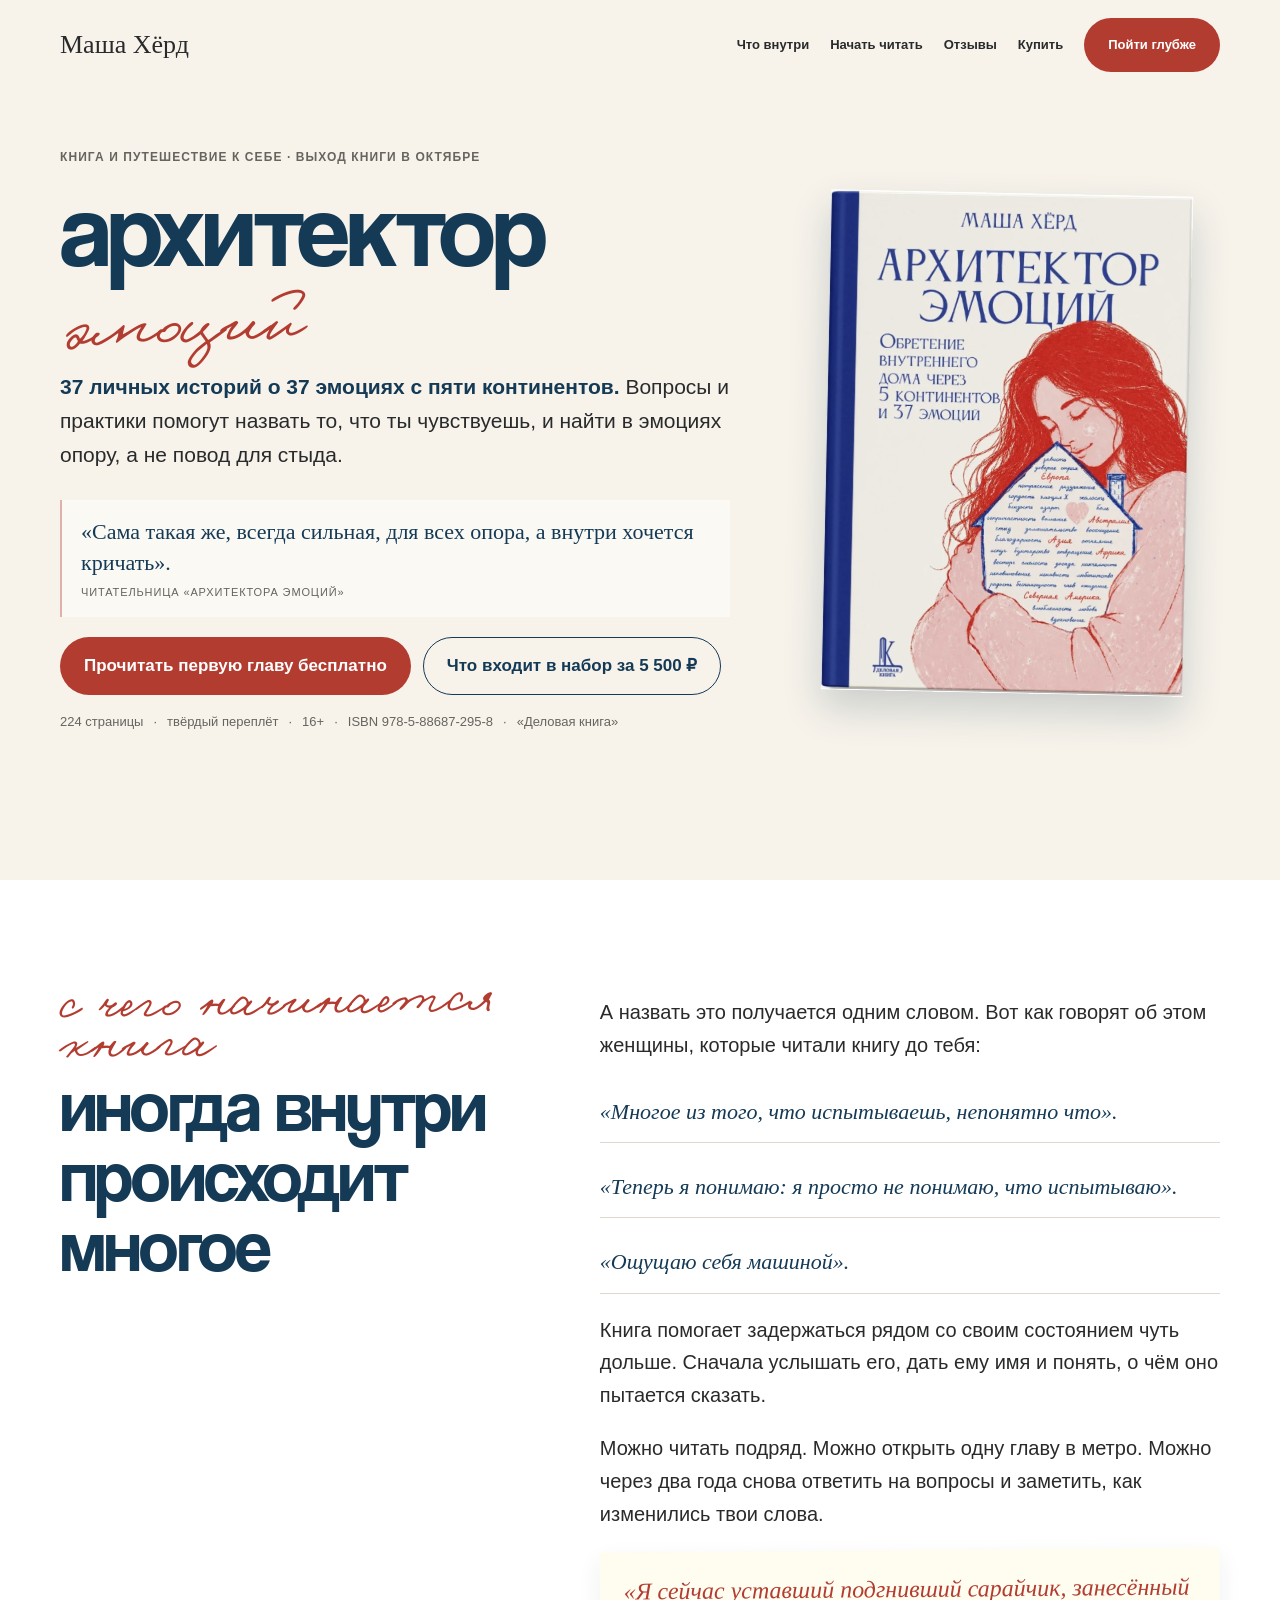
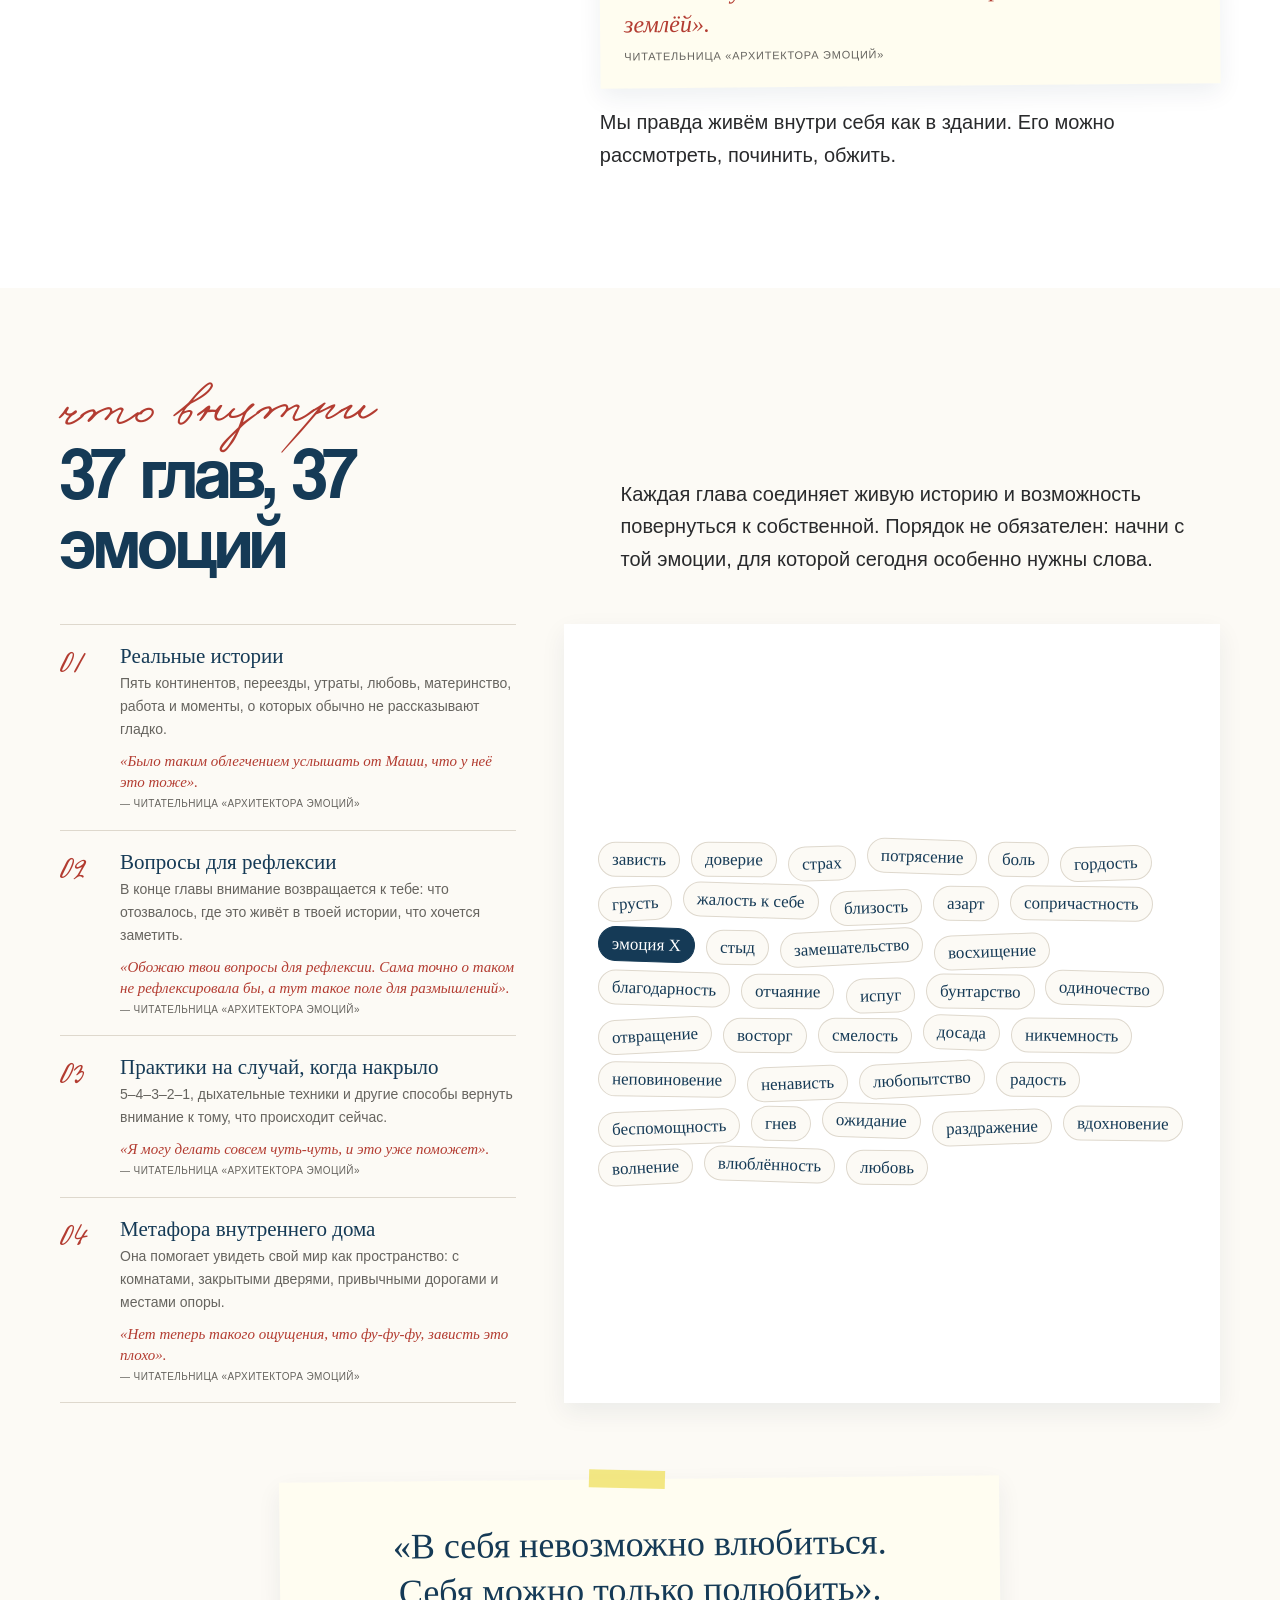
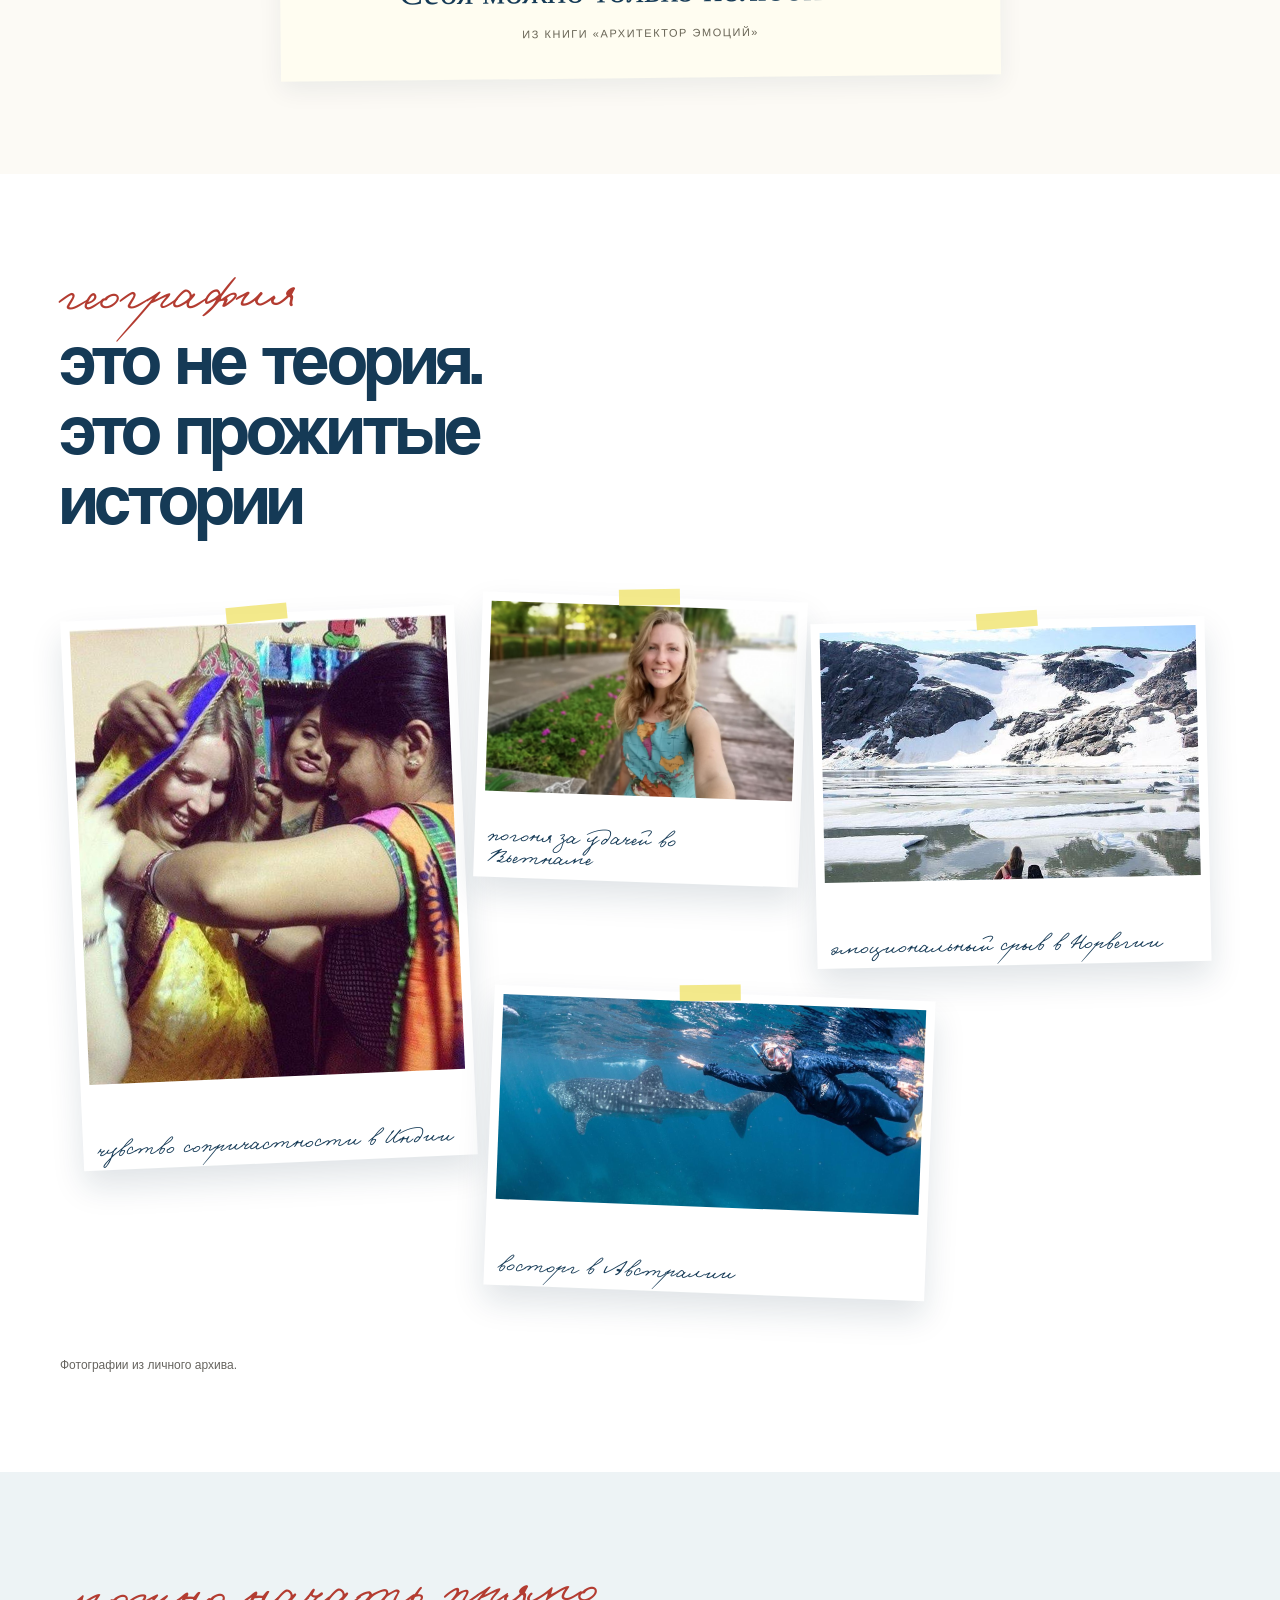
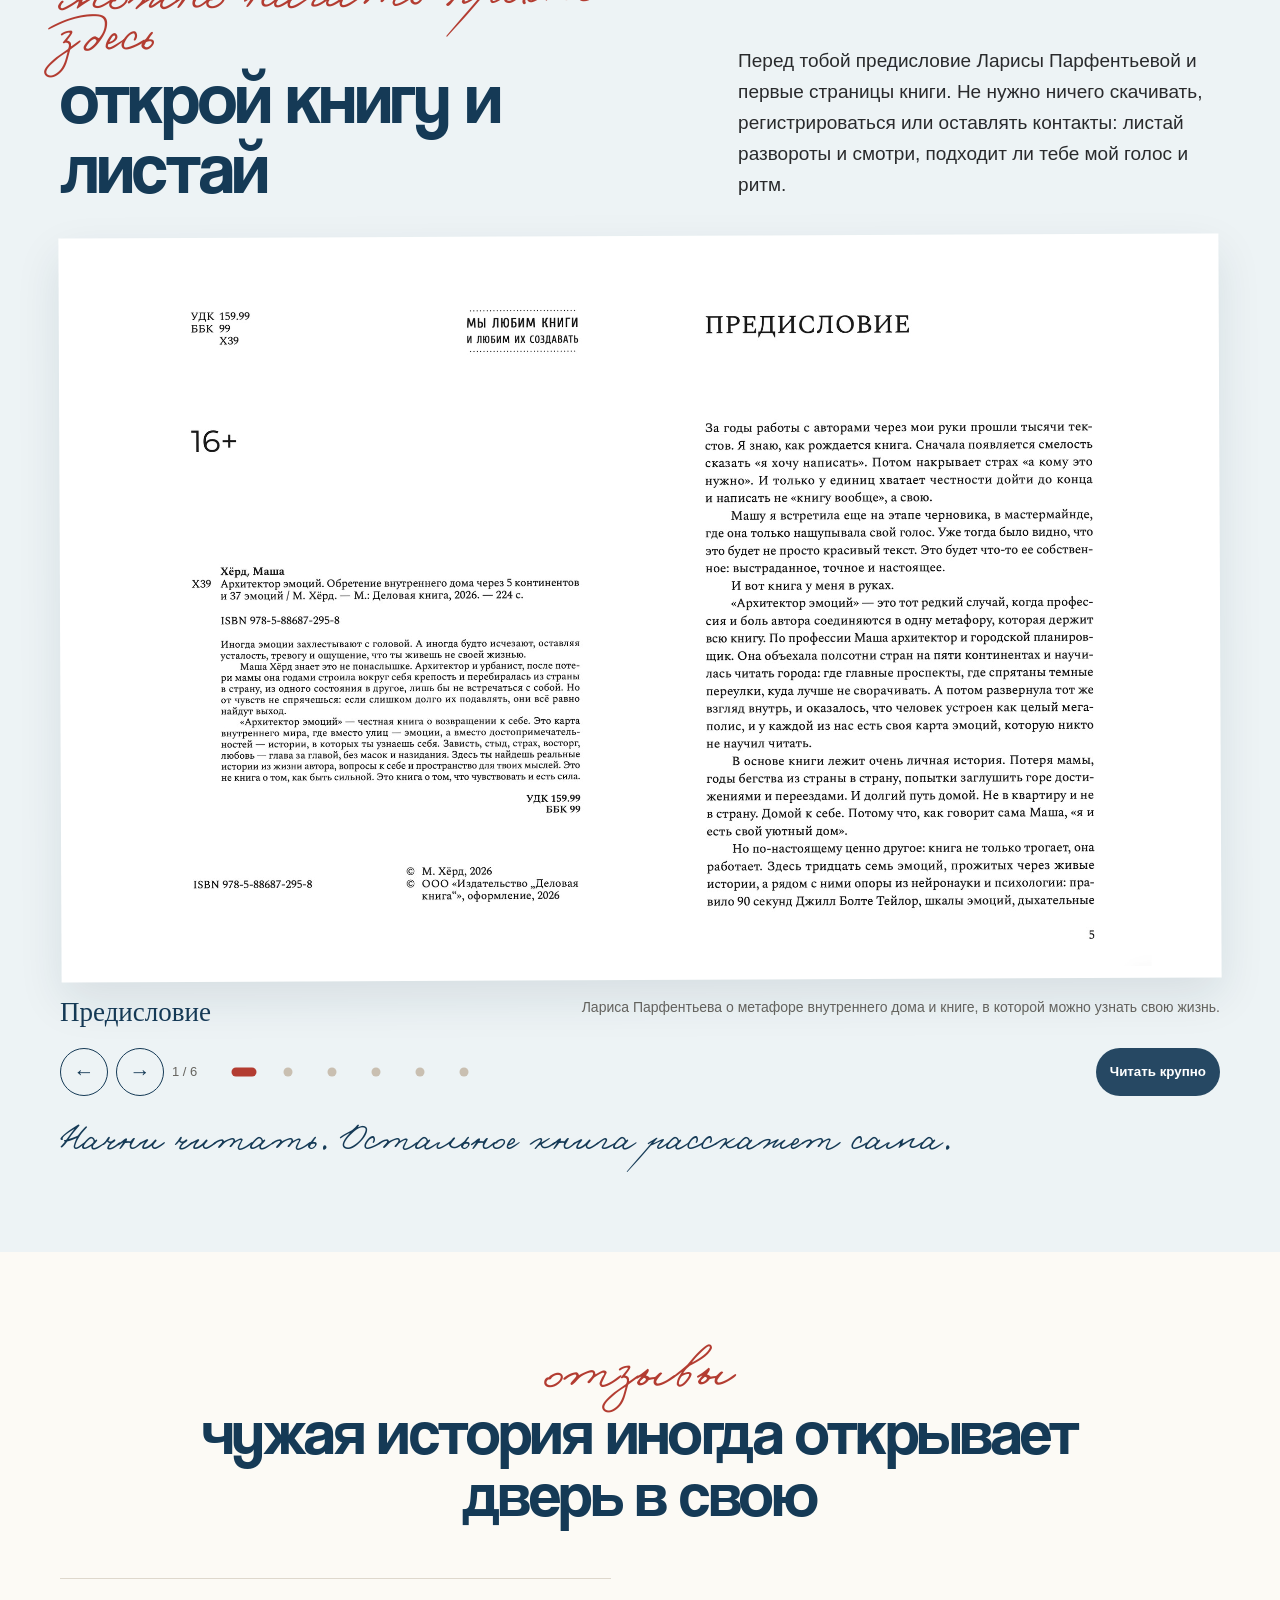
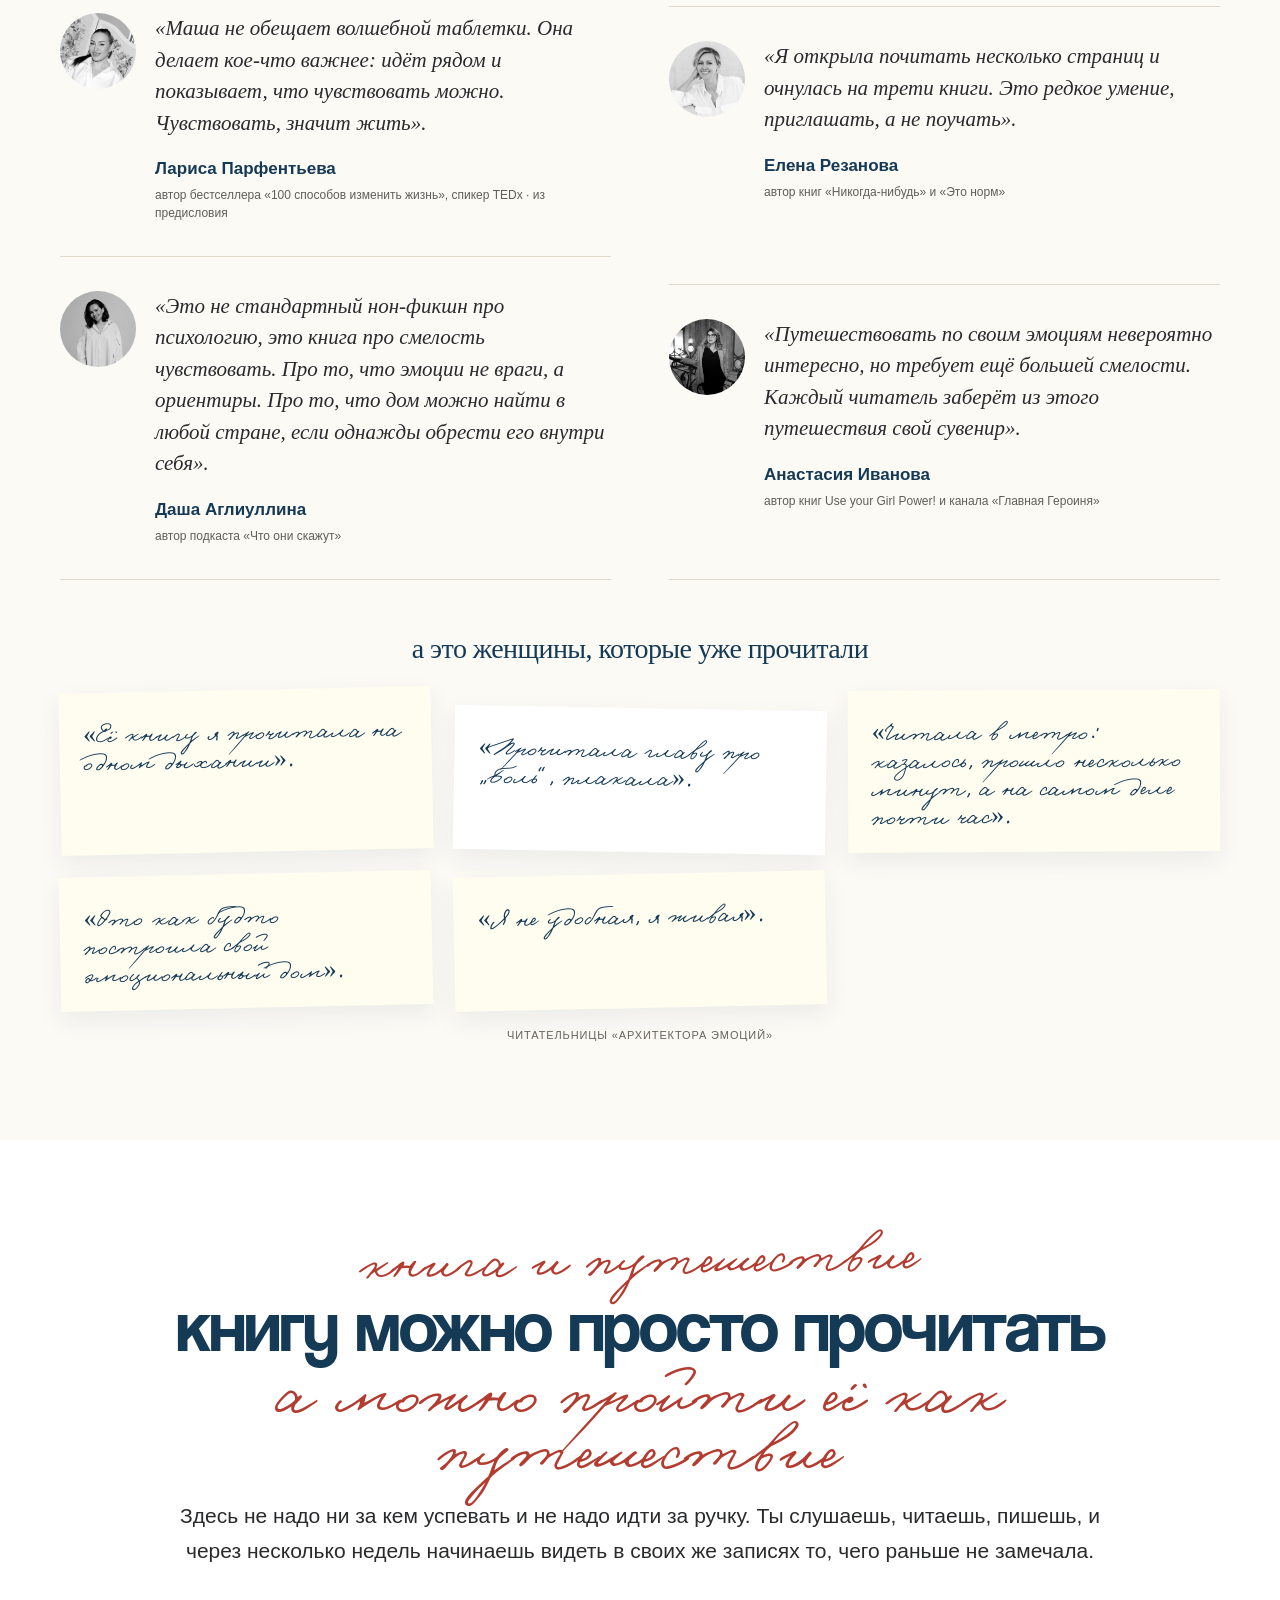
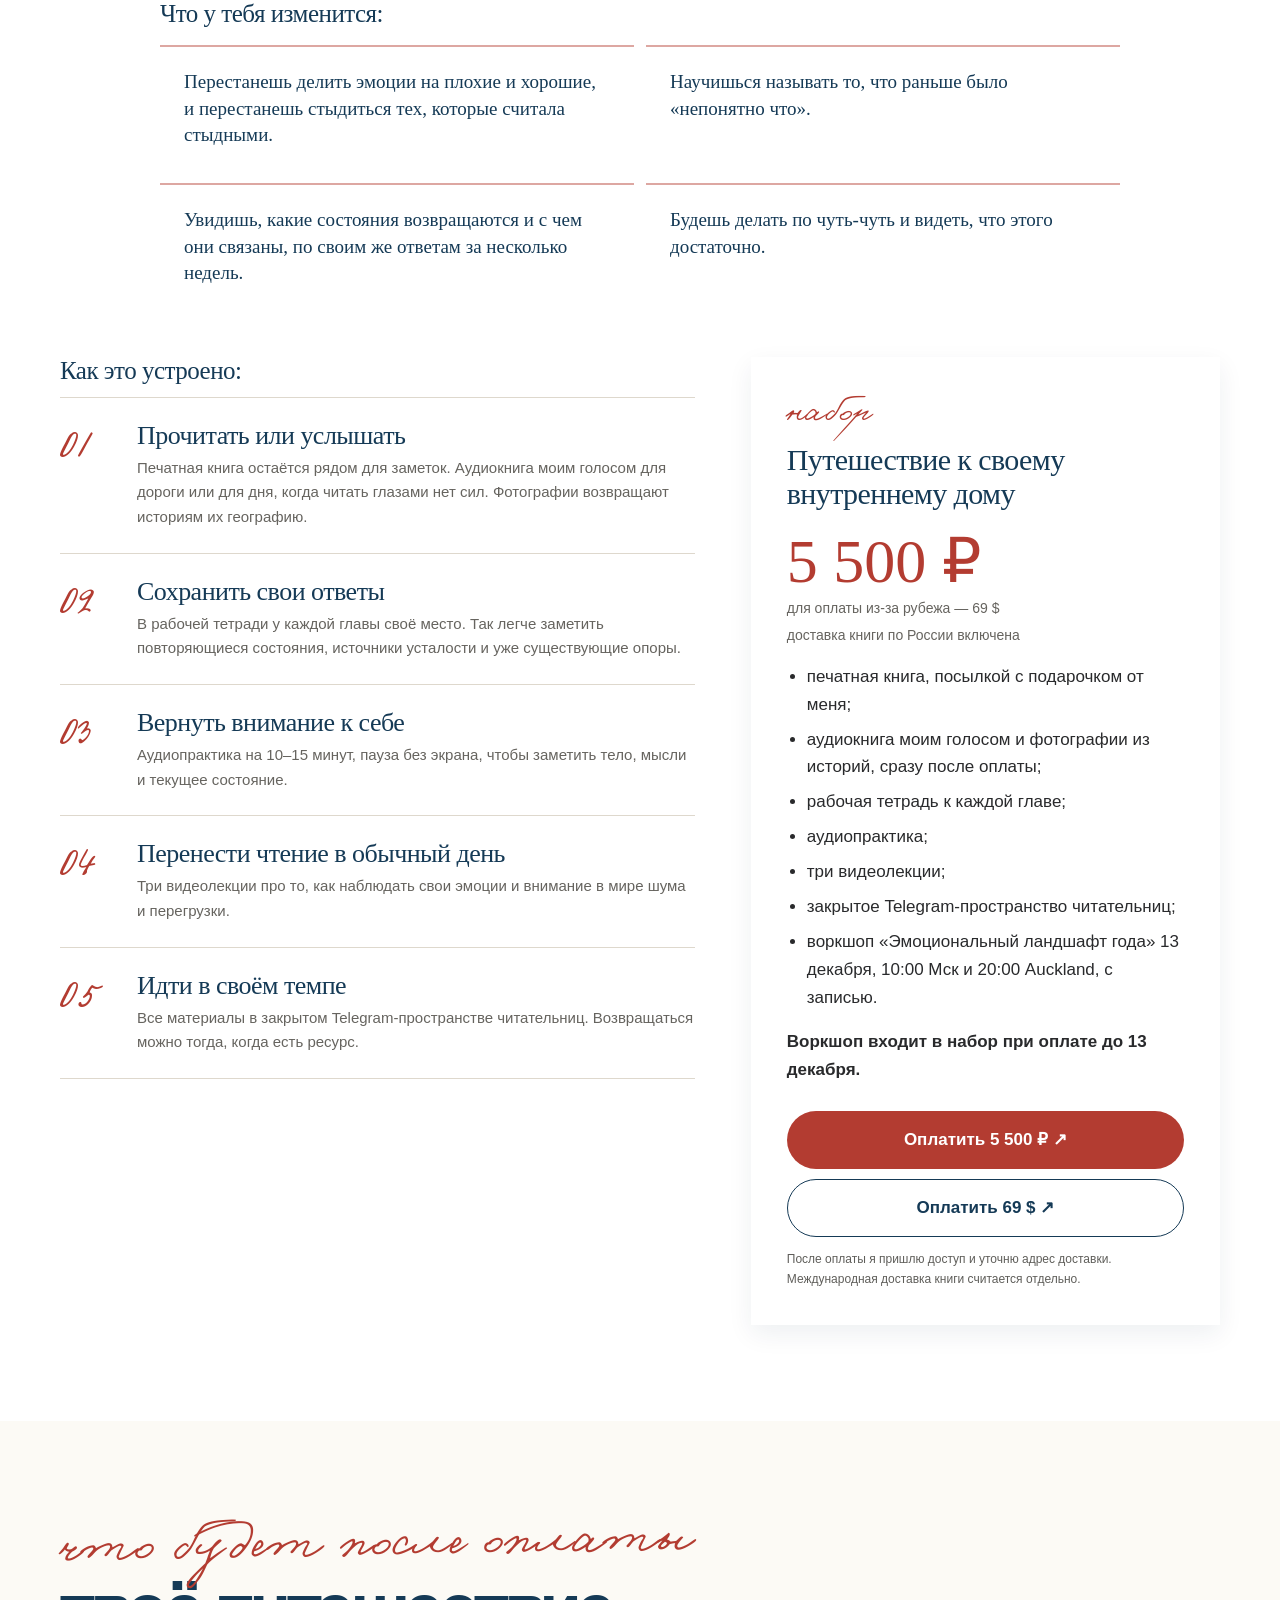
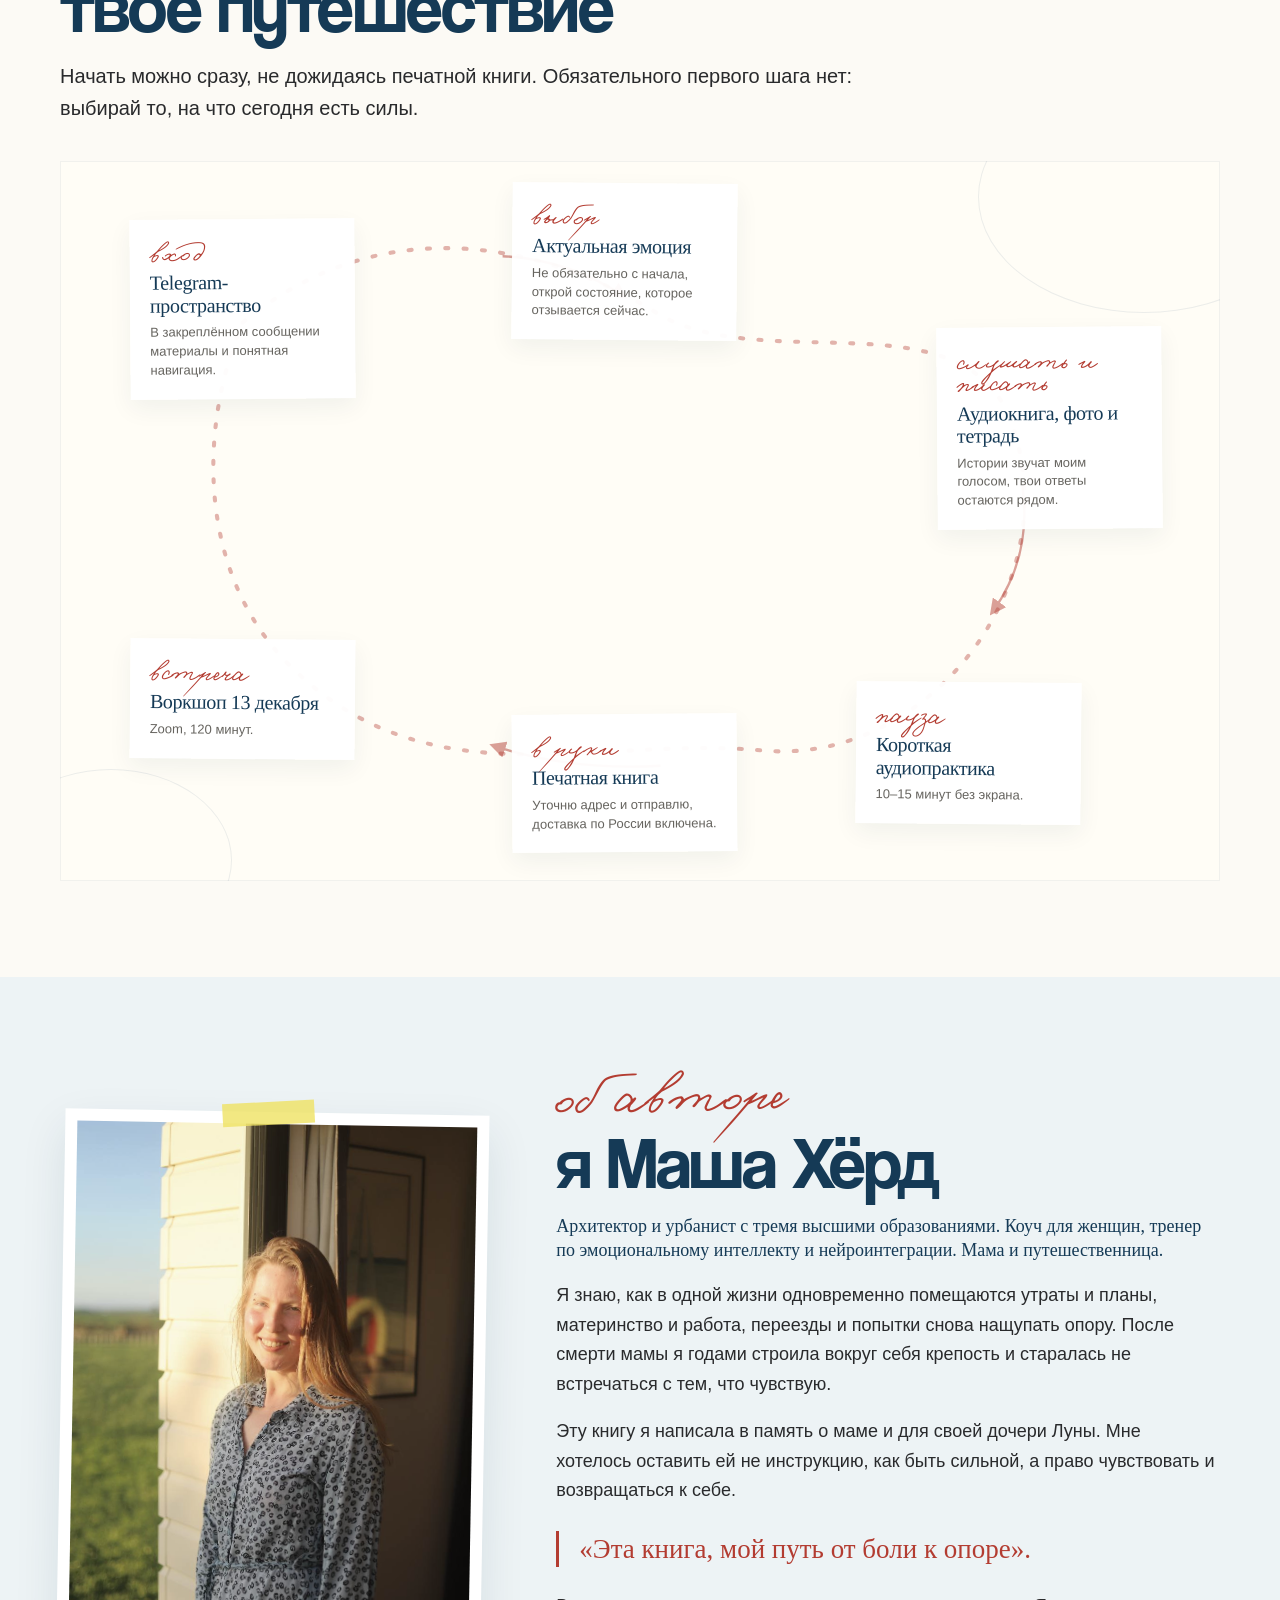
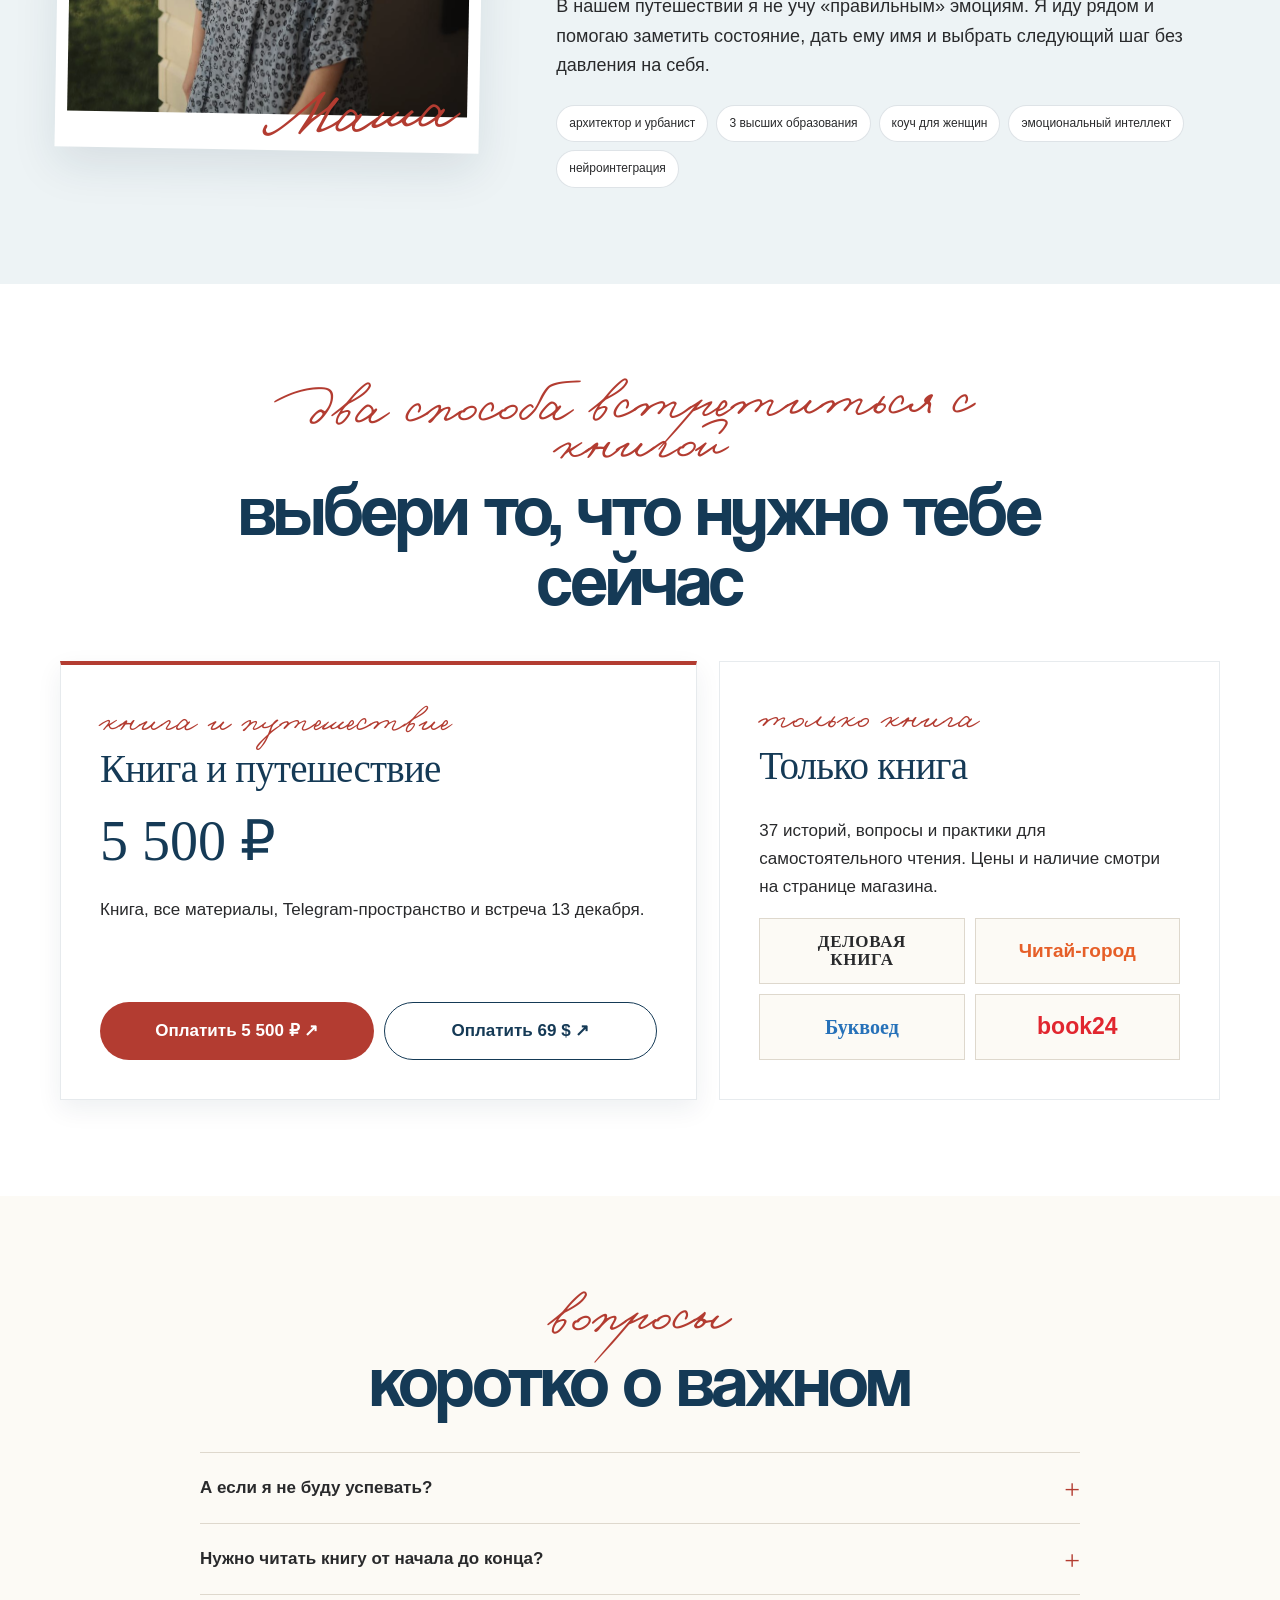
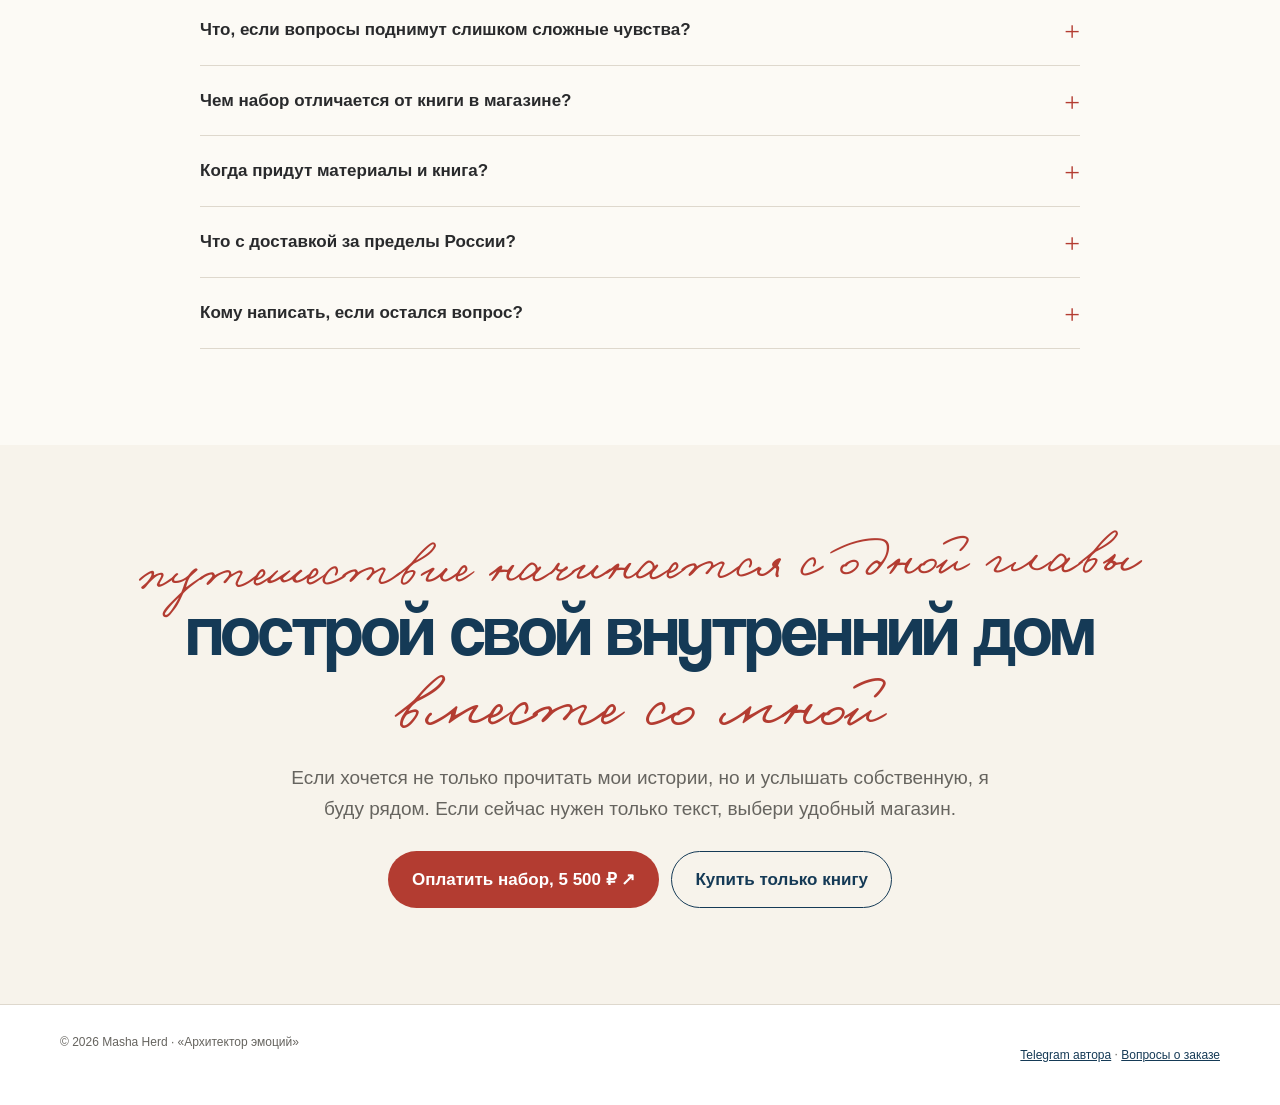
==== commit f3081c4c: "Publish final book landing revision" ====
--- a/index.html
+++ b/index.html
@@ -12,19 +12,19 @@
 :root{--paper:#f7f3eb;--white:#fff;--cream:#fcfaf5;--mist:#edf3f5;--navy:#153a56;--navy2:#0d2a40;--brick:#b33c31;--brick2:#922f28;--ink:#292a2c;--muted:#66645f;--line:#ded8cd;--yellow:#f0e367;--serif:Georgia,"Times New Roman",serif;--sans:Arial,"Helvetica Neue",sans-serif;--display:Coolvetica,Arial,sans-serif;--script:Gogol,cursive;--shadow:0 18px 45px rgba(18,48,70,.10);--soft:0 9px 24px rgba(18,48,70,.07)}
 *{box-sizing:border-box}html{scroll-behavior:smooth}body{margin:0;background:var(--paper);color:var(--ink);font:17px/1.64 var(--sans);overflow-x:hidden}img{display:block;max-width:100%}a{color:inherit}.wrap{width:min(1160px,calc(100% - 42px));margin:auto}.section{padding:96px 0;position:relative}.white{background:var(--white)}.cream{background:var(--cream)}.mist{background:var(--mist)}.eyebrow{display:inline-block;margin-bottom:12px;color:var(--brick);font:56px/.72 var(--script);transform:rotate(-1deg)}h1,h2{margin:0;color:var(--navy);font-family:var(--display);font-weight:400;line-height:.96;letter-spacing:-.025em}h1{font-size:clamp(62px,8.2vw,112px)}h2{font-size:clamp(43px,5.7vw,74px)}h3{margin:0;color:var(--navy);font:400 30px/1.12 var(--serif);letter-spacing:-.02em}.script{font-family:var(--script);font-weight:400;color:var(--brick)}.btn{display:inline-flex;align-items:center;justify-content:center;min-height:54px;padding:14px 23px;border:1px solid transparent;border-radius:999px;text-decoration:none;text-align:center;font-weight:700;cursor:pointer;transition:.2s transform,.2s background}.btn:hover{transform:translateY(-2px)}.btn:focus-visible,.slider-btn:focus-visible,.dot:focus-visible,.reader-open:focus-visible{outline:3px solid var(--yellow);outline-offset:3px}.btn--brick{background:var(--brick);color:#fff}.btn--brick:hover{background:var(--brick2)}.btn--line{border-color:var(--navy);color:var(--navy);background:transparent}.actions{display:flex;flex-wrap:wrap;gap:12px}
 .nav{position:absolute;z-index:20;left:0;right:0;top:0;padding:18px 0}.nav__in{display:flex;align-items:center;gap:24px}.brand{display:flex;align-items:center;min-height:44px;font:26px/1 var(--serif);text-decoration:none}.nav__links{display:flex;align-items:center;gap:21px;margin-left:auto;font-size:13px;font-weight:700}.nav__links a{text-decoration:none}.nav__links a:not(.btn):hover{text-decoration:underline}
-.hero{position:relative;min-height:880px;padding:126px 0 72px;overflow:hidden}.hero__grid{display:grid;grid-template-columns:1.1fr .7fr;gap:64px;align-items:center}.hero__voice{max-width:720px;margin:10px 0 20px;padding-left:19px;border-left:2px solid var(--brick);color:var(--brick);font:italic 28px/1.34 var(--serif)}.hero__voice cite{display:block;margin-top:7px;color:var(--muted);font:11px/1.4 var(--sans);font-style:normal;letter-spacing:.08em;text-transform:uppercase}.hero h1 span{display:block}.hero h1 .script{margin:-.02em 0 .1em .07em;font-size:.7em;transform:rotate(-2deg)}.hero__lead{max-width:700px;margin:22px 0 27px;font-size:21px}.hero__lead strong{color:var(--navy)}.hero__micro{display:flex;flex-wrap:wrap;gap:3px 10px;margin-top:16px;color:var(--muted);font-size:13px}.hero__micro span+span:before{content:"·";margin-right:10px}.book-stage{min-height:635px;display:grid;place-items:center;position:relative}.book-stage img{position:relative;width:min(390px,85%);box-shadow:0 18px 38px rgba(18,48,70,.19);transform:rotate(1.2deg)}
-.recognition{display:grid;grid-template-columns:.86fr 1.14fr;gap:72px;align-items:start}.recognition__copy p{font-size:20px}.recognition-voices{display:grid;gap:14px}.recognition-voice{margin:0;padding:15px 0;border-bottom:1px solid var(--line);color:var(--navy);font:italic 22px/1.38 var(--serif)}.recognition-voice:last-child{padding:23px 24px;border:0;background:#fffdf0;box-shadow:var(--soft);color:var(--brick);font-size:27px;transform:rotate(-.5deg)}.recognition-voice cite,.reader-quote cite,.promise-quote cite{display:block;margin-top:8px;color:var(--muted);font:11px/1.4 var(--sans);font-style:normal;letter-spacing:.07em;text-transform:uppercase}.micro-notes{display:grid;grid-template-columns:1fr 1.13fr .92fr;gap:22px;margin-top:54px;align-items:start}.micro-note{position:relative;padding:27px 24px 24px;background:#fffdf0;box-shadow:0 10px 24px rgba(18,48,70,.09);font:42px/.95 var(--script);transform:rotate(-2.1deg)}.micro-note:nth-child(2){margin-top:22px;background:#fff;transform:rotate(1.5deg)}.micro-note:nth-child(3){transform:rotate(-.6deg)}.micro-note:before{content:"";position:absolute;top:-8px;left:35%;width:58px;height:15px;background:rgba(240,227,103,.77);transform:rotate(-3deg)}.micro-note small{display:block;margin-top:15px;color:var(--muted);font:11px/1.35 var(--sans);letter-spacing:.08em;text-transform:uppercase}
+.hero{position:relative;min-height:880px;padding:126px 0 72px;overflow:hidden}.hero__grid{display:grid;grid-template-columns:1.1fr .7fr;gap:64px;align-items:center}.hero .eyebrow{font:700 12px/1.4 var(--sans);letter-spacing:.09em;text-transform:uppercase;color:var(--muted);transform:none}.hero__voice{max-width:680px;margin:18px 0 20px;padding:16px 19px;border-left:2px solid rgba(179,60,49,.38);background:rgba(255,255,255,.45);color:var(--navy);font:400 22px/1.42 var(--serif)}.hero__voice cite{display:block;margin-top:7px;color:var(--muted);font:11px/1.4 var(--sans);font-style:normal;letter-spacing:.08em;text-transform:uppercase}.hero h1 span{display:block}.hero h1 .script{margin:-.02em 0 .1em .07em;font-size:.7em;transform:rotate(-2deg)}.hero__lead{max-width:700px;margin:22px 0 27px;font-size:21px}.hero__lead strong{color:var(--navy)}.hero__micro{display:flex;flex-wrap:wrap;gap:3px 10px;margin-top:16px;color:var(--muted);font-size:13px}.hero__micro span+span:before{content:"·";margin-right:10px}.book-stage{min-height:635px;display:grid;place-items:center;position:relative}.book-stage img{position:relative;width:min(390px,85%);box-shadow:0 18px 38px rgba(18,48,70,.19);transform:rotate(1.2deg)}
+.recognition{display:grid;grid-template-columns:.86fr 1.14fr;gap:72px;align-items:start}.recognition__copy p{font-size:20px}.recognition-voices{display:grid;gap:14px}.recognition-voice{margin:0;padding:15px 0;border-bottom:1px solid var(--line);color:var(--navy);font:italic 22px/1.38 var(--serif)}.recognition-voice--house{padding:23px 24px;border:0;background:#fffdf0;box-shadow:var(--soft);color:var(--brick);font-size:24px;transform:rotate(-.5deg)}.recognition-voice cite,.reader-quote cite,.promise-quote cite{display:block;margin-top:8px;color:var(--muted);font:11px/1.4 var(--sans);font-style:normal;letter-spacing:.07em;text-transform:uppercase}.micro-notes{display:grid;grid-template-columns:1fr 1.13fr .92fr;gap:22px;margin-top:54px;align-items:start}.micro-note{position:relative;padding:27px 24px 24px;background:#fffdf0;box-shadow:0 10px 24px rgba(18,48,70,.09);font:30px/1.08 var(--script);transform:rotate(-2.1deg)}.micro-note:nth-child(2){margin-top:22px;background:#fff;transform:rotate(1.5deg)}.micro-note:nth-child(3){transform:rotate(-.6deg)}.micro-note:before{content:"";position:absolute;top:-8px;left:35%;width:58px;height:15px;background:rgba(240,227,103,.77);transform:rotate(-3deg)}.micro-note small{display:block;margin-top:15px;color:var(--muted);font:11px/1.35 var(--sans);letter-spacing:.08em;text-transform:uppercase}
 .inside-head{display:grid;grid-template-columns:.9fr 1.1fr;gap:70px;align-items:end;margin-bottom:48px}.inside-head p{margin:0;font-size:20px}.inside-grid{display:grid;grid-template-columns:.82fr 1.18fr;gap:48px}.inside-facts{display:grid;border-top:1px solid var(--line)}.inside-fact{display:grid;grid-template-columns:44px 1fr;gap:16px;padding:19px 0;border-bottom:1px solid var(--line)}.inside-fact b{color:var(--brick);font:35px/1 var(--script)}.inside-fact strong{display:block;margin-bottom:3px;color:var(--navy);font:21px/1.2 var(--serif)}.inside-fact p{margin:0;color:var(--muted);font-size:14px}.inside-result{display:block;margin-top:10px;quotes:none;color:var(--brick);font:italic 15px/1.4 var(--serif)}.inside-result:after{content:" — читательница «Архитектора эмоций»";display:block;margin-top:4px;color:var(--muted);font:10px/1.35 var(--sans);font-style:normal;letter-spacing:.04em;text-transform:uppercase}.emotion-cloud{align-content:center;display:flex;flex-wrap:wrap;gap:9px 11px;padding:34px;background:#fff;box-shadow:var(--soft)}.emotion{padding:8px 13px;border:1px solid var(--line);border-radius:999px;background:var(--cream);color:var(--navy);font:17px/1 var(--serif);transform:rotate(.7deg)}.emotion:nth-child(3n){transform:translateY(4px) rotate(-2deg)}.emotion:nth-child(4n){transform:translateY(-3px) rotate(1.8deg)}.emotion:nth-child(7n){transform:rotate(-3deg)}.emotion--x{background:var(--navy);border-color:var(--navy);color:#fff}.book-quote{position:relative;grid-column:1/-1;width:min(720px,92%);margin:28px auto 0;padding:42px 58px 36px;background:#fffdf1;color:var(--navy);font:36px/1.28 var(--serif);text-align:center;box-shadow:var(--soft);transform:rotate(-.6deg)}.book-quote span{white-space:nowrap}.book-quote:before{content:"";position:absolute;top:-9px;left:43%;width:76px;height:18px;background:rgba(240,227,103,.8);transform:rotate(2deg)}.book-quote cite{display:block;margin-top:13px;color:#686455;font:11px/1.4 var(--sans);font-style:normal;letter-spacing:.14em;text-transform:uppercase}
-.archive-head{display:grid;grid-template-columns:1fr .8fr;gap:70px;align-items:end;margin-bottom:50px}.archive-head p{margin:0;font-size:19px}.photo-essay{position:relative;min-height:760px}.photo-story{position:absolute;margin:0;padding:9px 9px 36px;background:#fff;box-shadow:0 16px 32px rgba(18,48,70,.13)}.photo-story img{width:100%;height:100%;object-fit:cover}.photo-story span{position:absolute;left:14px;bottom:9px;color:var(--navy);font:32px/.8 var(--script)}.photo-story:nth-child(1){left:1%;top:4%;width:34%;height:550px;transform:rotate(-2.5deg)}.photo-story:nth-child(2){left:36%;top:2%;width:28%;height:285px;transform:rotate(2deg)}.photo-story:nth-child(3){right:1%;top:5%;width:34%;height:345px;transform:rotate(-1.2deg)}.photo-story:nth-child(4){left:37%;top:54%;width:38%;height:300px;transform:rotate(2.2deg)}.photo-story:before{content:"";position:absolute;z-index:2;top:-8px;left:42%;width:61px;height:16px;background:rgba(240,227,103,.76);transform:rotate(-3deg)}.archive-note{margin:14px 0 0;color:var(--muted);font-size:12px}
+.archive-head{display:grid;grid-template-columns:1fr .8fr;gap:70px;align-items:end;margin-bottom:50px}.archive-head p{margin:0;font-size:19px}.photo-essay{position:relative;min-height:760px}.photo-story{position:absolute;margin:0;padding:9px 9px 36px;background:#fff;box-shadow:0 16px 32px rgba(18,48,70,.13)}.photo-story img{width:100%;height:calc(100% - 50px);object-fit:cover}.photo-story span{position:absolute;left:14px;right:12px;bottom:10px;color:var(--navy);font:23px/.95 var(--script)}.photo-story:nth-child(1){left:1%;top:4%;width:34%;height:550px;transform:rotate(-2.5deg)}.photo-story:nth-child(2){left:36%;top:2%;width:28%;height:285px;transform:rotate(2deg)}.photo-story:nth-child(3){right:1%;top:5%;width:34%;height:345px;transform:rotate(-1.2deg)}.photo-story:nth-child(4){left:37%;top:54%;width:38%;height:300px;transform:rotate(2.2deg)}.photo-story:before{content:"";position:absolute;z-index:2;top:-8px;left:42%;width:61px;height:16px;background:rgba(240,227,103,.76);transform:rotate(-3deg)}.archive-note{margin:14px 0 0;color:var(--muted);font-size:12px}
 .reader-head{display:grid;grid-template-columns:1.06fr .84fr;gap:70px;align-items:end;margin-bottom:35px}.reader-head p{margin:0;font-size:19px}.book-reader{position:relative}.slide{display:none}.slide.is-active{display:block}.slide__paper{position:relative;padding:12px;background:#fff;box-shadow:var(--shadow);transform:rotate(-.25deg)}.slide img{width:100%;max-height:720px;object-fit:contain}.reader-open{position:absolute;right:22px;bottom:22px;z-index:2;min-height:44px;padding:9px 14px;border:0;border-radius:999px;background:rgba(21,58,86,.92);color:#fff;font-weight:700;cursor:pointer}.slide__caption{display:flex;justify-content:space-between;gap:30px;margin-top:16px}.slide__caption strong{font:27px/1.2 var(--serif);color:var(--navy)}.slide__caption span{max-width:650px;color:var(--muted);font-size:14px}.slider-controls{display:flex;flex-wrap:wrap;align-items:center;gap:8px;margin-top:20px}.slider-btn{flex:0 0 48px;width:48px;height:48px;border:1px solid var(--navy);border-radius:50%;background:transparent;color:var(--navy);font-size:21px;cursor:pointer}.slider-btn:hover{background:var(--navy);color:#fff}.dots{display:flex;flex-wrap:wrap}.dot{width:44px;height:44px;border:0;background:transparent;cursor:pointer;position:relative}.dot:before{content:"";position:absolute;left:50%;top:50%;width:9px;height:9px;border-radius:50%;background:#c9bfb1;transform:translate(-50%,-50%)}.dot.is-active:before{width:25px;border-radius:999px;background:var(--brick)}.reader-count{min-width:42px;color:var(--muted);font-size:13px}.slider-controls .reader-open{position:static;margin-left:auto;min-height:48px}.reader-note{margin:24px 0 0;color:var(--navy);font:38px/.95 var(--script)}.lightbox{position:fixed;z-index:100;inset:0;display:none;background:rgba(10,24,34,.94);padding:25px}.lightbox.is-open{display:grid;grid-template-rows:auto 1fr}.lightbox__top{display:flex;justify-content:flex-end}.lightbox__close{min-width:48px;min-height:48px;border:1px solid #fff;border-radius:50%;background:transparent;color:#fff;font-size:26px;cursor:pointer}.lightbox__scroll{overflow:auto;display:grid;place-items:start center}.lightbox img{max-width:none;width:min(1500px,180vw);height:auto;background:#fff}
-.endorse-head{max-width:960px;margin:0 auto 55px;text-align:center}.endorse-head h2{font-size:clamp(43px,5vw,66px)}.promise{display:grid;grid-template-columns:.9fr 1.1fr;gap:70px;align-items:center}.promise-quote{margin:0;padding:44px 48px;background:#fffdf0;box-shadow:var(--soft);color:var(--brick);font:italic 30px/1.45 var(--serif);transform:rotate(-.4deg)}.endorsement-spread{display:grid;grid-template-columns:1fr 1fr;gap:0 58px}.endorsement{display:grid;grid-template-columns:76px 1fr;gap:19px;padding:34px 0;border-top:1px solid var(--line)}.endorsement:nth-child(3),.endorsement:nth-child(4){border-bottom:1px solid var(--line)}.endorsement:nth-child(even){margin-top:28px}.endorsement__portrait{width:76px;height:76px;border-radius:50%;overflow:hidden;background:var(--mist)}.endorsement__portrait img{width:100%;height:100%;object-fit:cover;filter:grayscale(1)}.endorsement blockquote{margin:0}.endorsement q{font:italic 21px/1.5 var(--serif);quotes:none}.endorsement cite{display:block;margin-top:16px;color:var(--navy);font-style:normal;font-weight:700}.endorsement cite span{display:block;margin-top:4px;color:#5f5e5a;font-size:12px;line-height:1.45;font-weight:400}.reader-quotes{display:grid;grid-template-columns:1fr 1fr 1fr;gap:22px;margin-top:48px}.reader-quote{position:relative;margin:0;padding:30px 25px 24px;background:#fffdf0;box-shadow:var(--soft);color:var(--navy);font:36px/.98 var(--script);transform:rotate(-1.2deg)}.reader-quote:nth-child(2){margin-top:18px;background:#fff;transform:rotate(1deg)}.reader-quote:nth-child(3){transform:rotate(-.3deg)}
-.companion-intro{text-align:center;max-width:960px;margin:0 auto 42px}.companion-intro .script{display:block;margin:4px 0 19px;font-size:68px;line-height:.85}.companion-intro p{font-size:21px}.companion-results{display:grid;grid-template-columns:1fr 1fr;gap:12px;margin:32px 0 48px;text-align:left}.companion-results h3{grid-column:1/-1;margin:0 0 5px;font-size:25px}.companion-result{padding:22px 24px;background:#fff;border-top:2px solid rgba(179,60,49,.45);color:var(--navy);font:19px/1.4 var(--serif)}.companion-result q{quotes:none}.companion-result cite{display:block;margin-top:8px;color:var(--muted);font:10px/1.4 var(--sans);font-style:normal;letter-spacing:.05em;text-transform:uppercase}.companion-logic{max-width:900px;margin:0 auto 50px;padding:27px 30px;background:#fffdf1;box-shadow:var(--soft);color:var(--navy);font:25px/1.45 var(--serif);text-align:center;transform:rotate(-.35deg)}.companion-grid{display:grid;grid-template-columns:1.15fr .85fr;gap:56px;align-items:start}.companion-step{display:grid;grid-template-columns:58px 1fr;gap:19px;padding:23px 0;border-top:1px solid var(--line)}.companion-step:last-child{border-bottom:1px solid var(--line)}.companion-step__n{color:var(--brick);font:44px/1 var(--script)}.companion-step h3{margin-bottom:6px;font-size:26px}.companion-step p{margin:0;color:var(--muted);font-size:15px}.offer{position:sticky;top:24px;padding:36px;background:#fff;box-shadow:var(--soft)}.offer__tag{display:block;color:var(--brick);font:36px/.9 var(--script)}.offer__price{margin:22px 0 7px;color:var(--brick);font:62px/.95 var(--serif)}.offer__price small{display:block;margin-top:7px;color:var(--muted);font:14px/1.45 var(--sans)}.offer ul{padding-left:20px}.offer li{margin:7px 0}.offer .btn{width:100%;margin-top:10px}.offer__note{margin:13px 0 0;color:#5f5e5a;font-size:12px}
+.endorse-head{max-width:960px;margin:0 auto 55px;text-align:center}.endorse-head h2{font-size:clamp(43px,5vw,66px)}.promise{display:grid;grid-template-columns:.9fr 1.1fr;gap:70px;align-items:center}.promise-quote{margin:0;padding:44px 48px;background:#fffdf0;box-shadow:var(--soft);color:var(--brick);font:italic 30px/1.45 var(--serif);transform:rotate(-.4deg)}.endorsement-spread{display:grid;grid-template-columns:1fr 1fr;gap:0 58px}.endorsement{display:grid;grid-template-columns:76px 1fr;gap:19px;padding:34px 0;border-top:1px solid var(--line)}.endorsement:nth-child(3),.endorsement:nth-child(4){border-bottom:1px solid var(--line)}.endorsement:nth-child(even){margin-top:28px}.endorsement__portrait{width:76px;height:76px;border-radius:50%;overflow:hidden;background:var(--mist)}.endorsement__portrait img{width:100%;height:100%;object-fit:cover;filter:grayscale(1)}.endorsement blockquote{margin:0}.endorsement q{font:italic 21px/1.5 var(--serif);quotes:none}.endorsement cite{display:block;margin-top:16px;color:var(--navy);font-style:normal;font-weight:700}.endorsement cite span{display:block;margin-top:4px;color:#5f5e5a;font-size:12px;line-height:1.45;font-weight:400}.reader-quotes__title{margin-top:52px;font:400 28px/1.2 var(--serif);text-align:center}.reader-quotes{display:grid;grid-template-columns:1fr 1fr 1fr;gap:22px;margin-top:24px}.reader-quote{position:relative;margin:0;padding:27px 24px 23px;background:#fffdf0;box-shadow:var(--soft);color:var(--navy);font:26px/1.08 var(--script);transform:rotate(-1.2deg)}.reader-quote:nth-child(2){margin-top:18px;background:#fff;transform:rotate(1deg)}.reader-quote:nth-child(3){transform:rotate(-.3deg)}.reader-quotes__credit{margin:18px 0 0;color:var(--muted);font-size:11px;letter-spacing:.08em;text-align:center;text-transform:uppercase}
+.companion-intro{text-align:center;max-width:960px;margin:0 auto 42px}.companion-intro .script{display:block;margin:4px 0 19px;font-size:68px;line-height:.85}.companion-intro p{font-size:21px}.companion-results{display:grid;grid-template-columns:1fr 1fr;gap:12px;margin:32px 0 48px;text-align:left}.companion-results h3{grid-column:1/-1;margin:0 0 5px;font-size:25px}.companion-result{padding:22px 24px;background:#fff;border-top:2px solid rgba(179,60,49,.45);color:var(--navy);font:19px/1.4 var(--serif)}.companion-result q{quotes:none}.companion-result cite{display:block;margin-top:8px;color:var(--muted);font:10px/1.4 var(--sans);font-style:normal;letter-spacing:.05em;text-transform:uppercase}.companion-logic{max-width:900px;margin:0 auto 50px;padding:27px 30px;background:#fffdf1;box-shadow:var(--soft);color:var(--navy);font:25px/1.45 var(--serif);text-align:center;transform:rotate(-.35deg)}.companion-grid{display:grid;grid-template-columns:1.15fr .85fr;gap:56px;align-items:start}.companion-how{margin-bottom:12px;font-size:25px}.companion-step{display:grid;grid-template-columns:58px 1fr;gap:19px;padding:23px 0;border-top:1px solid var(--line)}.companion-step:last-child{border-bottom:1px solid var(--line)}.companion-step__n{color:var(--brick);font:44px/1 var(--script)}.companion-step h3{margin-bottom:6px;font-size:26px}.companion-step p{margin:0;color:var(--muted);font-size:15px}.offer{position:sticky;top:24px;padding:36px;background:#fff;box-shadow:var(--soft)}.offer__tag{display:block;color:var(--brick);font:36px/.9 var(--script)}.offer__price{margin:22px 0 7px;color:var(--brick);font:62px/.95 var(--serif)}.offer__price small{display:block;margin-top:7px;color:var(--muted);font:14px/1.45 var(--sans)}.offer ul{padding-left:20px}.offer li{margin:7px 0}.offer .btn{width:100%;margin-top:10px}.offer__note{margin:13px 0 0;color:#5f5e5a;font-size:12px}
 .journey-head{max-width:840px;margin-bottom:36px}.journey-head p{font-size:20px}.journey-map{position:relative;height:720px;margin-top:10px;background:#fffdf6;box-shadow:inset 0 0 0 1px rgba(21,58,86,.06);overflow:hidden}.journey-map:before,.journey-map:after{content:"";position:absolute;border:1px solid rgba(21,58,86,.08);border-radius:50%}.journey-map:before{width:330px;height:230px;right:-90px;top:-80px}.journey-map:after{width:240px;height:180px;left:-70px;bottom:-70px}.route-svg{position:absolute;inset:4% 3%;width:94%;height:92%}.route-line{fill:none;stroke:var(--brick);stroke-width:4;stroke-linecap:round;stroke-dasharray:3 15;opacity:.38}.route-arrow{fill:none;stroke:var(--brick);stroke-width:2.3;opacity:.48;marker-end:url(#arrow)}.map-stop{position:absolute;z-index:2;width:225px;padding:22px 20px 19px;background:rgba(255,255,255,.96);box-shadow:0 9px 24px rgba(18,48,70,.06);transform:rotate(-.45deg)}.map-stop:nth-of-type(even){transform:rotate(.55deg)}.map-stop h3{font-size:20px}.map-stop p{margin:7px 0 0;color:var(--muted);font-size:13px;line-height:1.45}.map-stop small{display:block;margin:0 0 8px;color:var(--brick);font:28px/.8 var(--script)}.map-stop--1{left:6%;top:8%}.map-stop--2{left:39%;top:3%}.map-stop--3{right:5%;top:23%}.map-stop--4{right:12%;bottom:8%}.map-stop--5{left:39%;bottom:4%}.map-stop--6{left:6%;bottom:17%}
 .author{display:grid;grid-template-columns:.78fr 1.22fr;gap:72px;align-items:center}.author__photo{position:relative;padding:12px 12px 36px;background:#fff;box-shadow:var(--shadow);transform:rotate(1deg)}.author__photo:before{content:"";position:absolute;z-index:2;top:-10px;left:37%;width:92px;height:23px;background:rgba(240,227,103,.82);transform:rotate(-4deg)}.author__photo img{width:100%;height:590px;object-fit:cover;object-position:52% 30%;filter:saturate(.76) contrast(.98)}.author__photo:after{content:"Маша";position:absolute;right:22px;bottom:8px;color:var(--brick);font:68px/1 var(--script);transform:rotate(-4deg)}.author__lead{color:var(--navy);font:30px/1.38 var(--serif)}.author__copy>p{font-size:18px}.author__quote{margin:25px 0;padding-left:20px;border-left:3px solid var(--brick);color:var(--brick);font:27px/1.35 var(--serif)}.credentials{display:flex;flex-wrap:wrap;gap:8px;margin-top:24px}.credential{padding:8px 12px;border:1px solid rgba(21,58,86,.14);border-radius:999px;background:#fff;font-size:12px}
 .choice-head{text-align:center;max-width:840px;margin:0 auto 48px}.choice-head p{font-size:20px}.choice{display:grid;grid-template-columns:1.12fr .88fr;gap:22px}.choice-card{display:flex;flex-direction:column;padding:39px;background:#fff;border:1px solid rgba(21,58,86,.10)}.choice-card--main{border-top:4px solid var(--brick);box-shadow:var(--soft)}.choice-card__label{color:var(--brick);font:35px/.9 var(--script)}.choice-card h3{margin:12px 0;font-size:39px}.choice-card__price{margin:10px 0;color:var(--navy);font:56px/1 var(--serif)}.choice-card ul{padding-left:20px;margin:14px 0 24px}.choice-card li{margin:7px 0}.payment-actions{display:grid;grid-template-columns:1fr 1fr;gap:10px;margin-top:auto}.payment-actions .btn{padding-inline:16px}.payment-caveat{margin:12px 0 0;color:var(--muted);font-size:12px}.store-logos{display:grid;grid-template-columns:1fr 1fr;gap:10px;margin-top:auto}.store-logo{display:grid;place-items:center;min-height:66px;padding:10px;border:1px solid var(--line);background:var(--cream);text-decoration:none;text-align:center;transition:.2s transform,.2s border-color}.store-logo:hover{transform:translateY(-2px);border-color:var(--brick)}.store-logo--delovo{font:700 17px/1.05 var(--serif);letter-spacing:.04em}.store-logo--chitai{color:#e65f28;font:900 19px/1 var(--sans)}.store-logo--bookvoed{color:#2671b9;font:700 20px/1 var(--serif)}.store-logo--book24{color:#e1262f;font:900 23px/1 var(--sans)}.store-note{margin:14px 0 0;color:var(--muted);font-size:12px}
-.faq{max-width:880px;margin:auto}.faq h2{text-align:center;margin-bottom:38px}.faq details{padding:21px 0;border-top:1px solid var(--line)}.faq details:last-child{border-bottom:1px solid var(--line)}.faq summary{position:relative;padding-right:40px;cursor:pointer;list-style:none;font-weight:700}.faq summary:after{content:"+";position:absolute;right:0;color:var(--brick);font:28px var(--serif)}.faq details[open] summary:after{content:"−"}.faq p{color:var(--muted)}.final{text-align:center}.final h2{max-width:980px;margin:auto}.final .script{display:block;margin:8px 0 26px;font-size:clamp(65px,9vw,118px);line-height:.83}.final p{max-width:720px;margin:0 auto 26px;color:var(--muted);font-size:19px}.final .actions{justify-content:center}.footer{padding:28px 0;background:#fff;border-top:1px solid var(--line);color:var(--muted);font-size:12px}.footer__in{display:flex;justify-content:space-between;gap:24px}.footer a,.faq a{display:inline-flex;align-items:center;min-height:44px;color:var(--navy)}
+.faq{max-width:880px;margin:auto}.faq h2{text-align:center;margin-bottom:38px}.faq details{padding:21px 0;border-top:1px solid var(--line)}.faq details:last-child{border-bottom:1px solid var(--line)}.faq summary{position:relative;padding-right:40px;cursor:pointer;list-style:none;font-weight:700}.faq summary:after{content:"+";position:absolute;right:0;color:var(--brick);font:28px var(--serif)}.faq details[open] summary:after{content:"−"}.faq p{color:var(--muted)}.final{text-align:center}.final h2{max-width:980px;margin:auto}.final .script{display:block;margin:8px 0 26px;font-size:clamp(44px,5.5vw,72px);line-height:.92}.final p{max-width:720px;margin:0 auto 26px;color:var(--muted);font-size:19px}.final .actions{justify-content:center}.footer{padding:28px 0;background:#fff;border-top:1px solid var(--line);color:var(--muted);font-size:12px}.footer__in{display:flex;justify-content:space-between;gap:24px}.footer a,.faq a{display:inline-flex;align-items:center;min-height:44px;color:var(--navy)}
 @media(max-width:950px){.hero__grid,.recognition,.inside-head,.inside-grid,.archive-head,.reader-head,.companion-grid,.promise,.author{grid-template-columns:1fr}.book-stage{min-height:540px}.micro-notes{grid-template-columns:1fr}.micro-note:nth-child(2){margin-top:0}.photo-essay{min-height:940px}.photo-story:nth-child(1){width:49%;height:500px}.photo-story:nth-child(2){left:52%;width:45%;height:340px}.photo-story:nth-child(3){right:0;top:39%;width:48%;height:400px}.photo-story:nth-child(4){left:5%;top:59%;width:49%;height:330px}.endorsement-spread{grid-template-columns:1fr}.promise{gap:30px}.endorsement:nth-child(even){margin-top:0}.endorsement:nth-child(3){border-bottom:0}.offer{position:static}.journey-map{height:860px}.map-stop--1{left:5%;top:5%}.map-stop--2{left:auto;right:5%;top:7%}.map-stop--3{right:4%;top:35%}.map-stop--4{right:7%;bottom:5%}.map-stop--5{left:5%;bottom:7%}.map-stop--6{left:3%;bottom:auto;top:39%}.author__photo{max-width:600px}.choice{grid-template-columns:1fr}}
-@media(max-width:640px){body{font-size:16px}.wrap{width:min(100% - 30px,1160px)}.section{padding:66px 0;overflow:hidden}h2{font-size:42px}.eyebrow{font-size:44px}.nav__links a:not(.btn){display:none}.nav .btn{min-height:44px;padding:10px 13px;white-space:nowrap}.brand{font-size:21px}.hero{min-height:auto;padding-top:105px}.hero__grid{gap:18px}.hero__voice{font-size:22px}.hero__lead{font-size:18px}.actions{display:grid}.actions .btn{width:100%}.hero__micro span+span:before{content:none}.book-stage{min-height:445px}.book-stage img{width:74%}.book-seal{left:0;bottom:29px}.recognition{gap:30px}.recognition__lead{font-size:26px}.recognition__copy p{font-size:18px}.micro-note{font-size:36px}.inside-head{gap:21px}.inside-grid{gap:28px}.emotion-cloud{padding:21px;gap:8px}.emotion{padding:7px 10px;font-size:15px}.book-quote{padding:35px 20px 29px;font-size:28px}.book-quote span{white-space:normal}.archive-head{gap:21px}.photo-essay{min-height:860px}.photo-story{padding:7px 7px 29px}.photo-story span{font-size:26px}.photo-story:nth-child(1){left:1%;top:2%;width:58%;height:350px}.photo-story:nth-child(2){left:52%;top:8%;width:46%;height:255px}.photo-story:nth-child(3){right:1%;top:61%;width:56%;height:300px}.photo-story:nth-child(4){left:2%;top:47%;width:47%;height:235px}.reader-head{gap:20px}.slide__paper{padding:6px}.slide__caption{display:block}.slide__caption span{display:block;margin-top:7px}.reader-open{right:12px;bottom:12px}.reader-note{font-size:31px}.lightbox{padding:14px}.lightbox img{width:260vw}.endorsement-spread{gap:0}.endorsement{grid-template-columns:62px 1fr;gap:14px;padding:27px 0}.endorsement__portrait{width:62px;height:62px}.endorsement q{font-size:18px}.reader-quotes,.companion-results{grid-template-columns:1fr}.reader-quote:nth-child(2){margin-top:0}.promise-quote{padding:31px 24px;font-size:24px}.companion-intro .script{font-size:50px}.companion-intro p{font-size:18px}.companion-logic{padding:24px 19px;font-size:21px}.companion-step{grid-template-columns:45px 1fr}.offer{padding:27px 22px}.offer__price{font-size:51px}.journey-map{height:auto;padding:28px 18px 28px 45px;display:grid;gap:28px}.route-svg,.map-landmark{display:none}.journey-map:before{left:25px;top:35px;bottom:35px;width:auto;height:auto;right:auto;border:0;border-left:2px dashed rgba(179,60,49,.35);border-radius:0}.journey-map:after{display:none}.map-stop,.map-stop--1,.map-stop--2,.map-stop--3,.map-stop--4,.map-stop--5,.map-stop--6{position:relative;inset:auto;width:100%;transform:none!important}.author{gap:34px}.author__photo img{height:470px}.author__lead{font-size:25px}.choice-card{padding:29px 22px}.choice-card h3{font-size:33px}.choice-card__price{font-size:47px}.payment-actions{grid-template-columns:1fr}.store-logos{grid-template-columns:1fr 1fr}.final .actions{display:grid}.footer__in{display:block}.footer__in>div+div{margin-top:8px}}
+@media(max-width:640px){body{font-size:16px}.wrap{width:min(100% - 30px,1160px)}.section{padding:66px 0;overflow:hidden}h2{font-size:42px}.eyebrow{font-size:44px}.nav__links a:not(.btn){display:none}.nav .btn{min-height:44px;padding:10px 13px;white-space:nowrap}.brand{font-size:21px}.hero{min-height:auto;padding-top:105px}.hero__grid{gap:18px}.hero__voice{font-size:22px}.hero__lead{font-size:18px}.actions{display:grid}.actions .btn{width:100%}.hero__micro span+span:before{content:none}.book-stage{min-height:445px}.book-stage img{width:74%}.book-seal{left:0;bottom:29px}.recognition{gap:30px}.recognition__lead{font-size:26px}.recognition__copy p{font-size:18px}.micro-note{font-size:36px}.inside-head{gap:21px}.inside-grid{gap:28px}.emotion-cloud{padding:21px;gap:8px}.emotion{padding:7px 10px;font-size:15px}.book-quote{padding:35px 20px 29px;font-size:28px}.book-quote span{white-space:normal}.archive-head{gap:21px}.photo-essay{min-height:860px}.photo-story{padding:7px 7px 29px}.photo-story span{font-size:19px}.photo-story:nth-child(1){left:1%;top:2%;width:58%;height:350px}.photo-story:nth-child(2){left:52%;top:8%;width:46%;height:255px}.photo-story:nth-child(3){right:1%;top:61%;width:56%;height:300px}.photo-story:nth-child(4){left:2%;top:47%;width:47%;height:235px}.reader-head{gap:20px}.slide__paper{padding:6px}.slide__caption{display:block}.slide__caption span{display:block;margin-top:7px}.reader-open{right:12px;bottom:12px}.reader-note{font-size:31px}.lightbox{padding:14px}.lightbox img{width:260vw}.endorsement-spread{gap:0}.endorsement{grid-template-columns:62px 1fr;gap:14px;padding:27px 0}.endorsement__portrait{width:62px;height:62px}.endorsement q{font-size:18px}.reader-quotes,.companion-results{grid-template-columns:1fr}.reader-quote:nth-child(2){margin-top:0}.promise-quote{padding:31px 24px;font-size:24px}.companion-intro .script{font-size:50px}.companion-intro p{font-size:18px}.companion-logic{padding:24px 19px;font-size:21px}.companion-step{grid-template-columns:45px 1fr}.offer{padding:27px 22px}.offer__price{font-size:51px}.journey-map{height:auto;padding:28px 18px 28px 45px;display:grid;gap:28px}.route-svg,.map-landmark{display:none}.journey-map:before{left:25px;top:35px;bottom:35px;width:auto;height:auto;right:auto;border:0;border-left:2px dashed rgba(179,60,49,.35);border-radius:0}.journey-map:after{display:none}.map-stop,.map-stop--1,.map-stop--2,.map-stop--3,.map-stop--4,.map-stop--5,.map-stop--6{position:relative;inset:auto;width:100%;transform:none!important}.author{gap:34px}.author__photo img{height:470px}.author__lead{font-size:25px}.choice-card{padding:29px 22px}.choice-card h3{font-size:33px}.choice-card__price{font-size:47px}.payment-actions{grid-template-columns:1fr}.store-logos{grid-template-columns:1fr 1fr}.final .actions{display:grid}.footer__in{display:block}.footer__in>div+div{margin-top:8px}}
 @media(max-width:360px){.wrap{width:calc(100% - 24px)}.nav .btn{font-size:11px}.brand{font-size:18px}.hero h1{font-size:58px}.store-logos{grid-template-columns:1fr}.endorsement{grid-template-columns:1fr}.endorsement__portrait{width:72px;height:72px}}
 @media(prefers-reduced-motion:reduce){html{scroll-behavior:auto}.btn,.store-logo{transition:none}}
 </style>
@@ -32,34 +32,32 @@
 <body>
 <nav class="nav"><div class="wrap nav__in"><a class="brand" href="#top">Маша Хёрд</a><div class="nav__links"><a href="#inside">Что внутри</a><a href="#reader">Начать читать</a><a href="#voices">Отзывы</a><a href="#choose">Купить</a><a class="btn btn--brick" href="#together">Пойти глубже</a></div></div></nav>
 <header class="hero" id="top"><div class="wrap hero__grid">
-<div><span class="eyebrow">книга и путешествие к&nbsp;себе</span><h1><span>архитектор</span><span class="script">эмоций</span></h1><blockquote class="hero__voice">«Сама такая же — всегда сильная, для всех опора, а внутри хочется кричать».<cite>читательница «Архитектора эмоций»</cite></blockquote><p class="hero__lead"><strong>37 личных историй о 37 эмоциях с пяти континентов</strong>, вопросы и практики помогут назвать то, что ты чувствуешь, и найти в эмоциях опору, а не повод для стыда.</p><div class="actions"><a class="btn btn--brick" href="#reader">Прочитать первую главу бесплатно</a><a class="btn btn--line" href="#together">Что входит в набор за 5&nbsp;500&nbsp;₽</a></div><p class="hero__micro"><span>224 страницы</span><span>твёрдый переплёт</span><span>16+</span><span>ISBN 978-5-88687-295-8</span><span>«Деловая книга»</span></p></div>
-<div class="book-stage"><img src="assets/book-cover.jpg" alt="Обложка книги Маши Хёрд «Архитектор эмоций»"></div>
+<div><span class="eyebrow">книга и путешествие к&nbsp;себе · выход книги в октябре</span><h1><span>архитектор</span><span class="script">эмоций</span></h1><p class="hero__lead"><strong>37 личных историй о 37 эмоциях с пяти континентов.</strong> Вопросы и практики помогут назвать то, что ты чувствуешь, и найти в эмоциях опору, а не повод для стыда.</p><blockquote class="hero__voice">«Сама такая же, всегда сильная, для всех опора, а внутри хочется кричать».<cite>читательница «Архитектора эмоций»</cite></blockquote><div class="actions"><a class="btn btn--brick" href="#reader">Прочитать первую главу бесплатно</a><a class="btn btn--line" href="#together">Что входит в набор за 5&nbsp;500&nbsp;₽</a></div><p class="hero__micro"><span>224 страницы</span><span>твёрдый переплёт</span><span>16+</span><span>ISBN 978-5-88687-295-8</span><span>«Деловая книга»</span></p></div>
+<div class="book-stage"><img src="assets/book-cover-tight.jpg" alt="Обложка книги Маши Хёрд «Архитектор эмоций»"></div>
 </div></header>
 <section class="section white"><div class="wrap recognition">
 <div><span class="eyebrow">с чего начинается книга</span><h2>иногда внутри происходит многое</h2></div>
-<div class="recognition__copy"><div class="recognition-voices"><blockquote class="recognition-voice">«Многое из того, что испытываешь, — непонятно что».<cite>читательница «Архитектора эмоций»</cite></blockquote><blockquote class="recognition-voice">«Теперь я понимаю: я просто не понимаю, что испытываю».<cite>читательница «Архитектора эмоций»</cite></blockquote><blockquote class="recognition-voice">«Ощущаю себя машиной».<cite>читательница «Архитектора эмоций»</cite></blockquote><blockquote class="recognition-voice">«Я сейчас уставший подгнивший сарайчик, занесённый землёй».<cite>читательница «Архитектора эмоций»</cite></blockquote></div></div>
-<div class="micro-notes" style="grid-column:1/-1"><div class="micro-note">«Я каждый раз плачу, потому что узнаю в этом себя»<small>впечатление читательницы</small></div><div class="micro-note">«Читала в метро: казалось, прошло несколько минут, а на самом деле почти час»<small>впечатление читательницы</small></div><div class="micro-note">«Это как будто построила свой эмоциональный дом»<small>впечатление читательницы</small></div></div>
+<div class="recognition__copy"><p>А назвать это получается одним словом. Вот как говорят об этом женщины, которые читали книгу до тебя:</p><div class="recognition-voices"><blockquote class="recognition-voice">«Многое из того, что испытываешь, непонятно что».</blockquote><blockquote class="recognition-voice">«Теперь я понимаю: я просто не понимаю, что испытываю».</blockquote><blockquote class="recognition-voice">«Ощущаю себя машиной».</blockquote></div><p>Книга помогает задержаться рядом со своим состоянием чуть дольше. Сначала услышать его, дать ему имя и понять, о чём оно пытается сказать.</p><p>Можно читать подряд. Можно открыть одну главу в метро. Можно через два года снова ответить на вопросы и заметить, как изменились твои слова.</p><blockquote class="recognition-voice recognition-voice--house">«Я сейчас уставший подгнивший сарайчик, занесённый землёй».<cite>читательница «Архитектора эмоций»</cite></blockquote><p>Мы правда живём внутри себя как в здании. Его можно рассмотреть, починить, обжить.</p></div>
 </div></section>
 <section class="section cream" id="inside"><div class="wrap">
-<div class="inside-head"><div><span class="eyebrow">что внутри</span><h2>37 глав — 37 эмоций</h2></div><p>Каждая глава соединяет живую историю и возможность повернуться к собственной. Порядок не обязателен: можно начать с той эмоции, для которой сегодня особенно нужны слова.</p></div>
+<div class="inside-head"><div><span class="eyebrow">что внутри</span><h2>37 глав, 37 эмоций</h2></div><p>Каждая глава соединяет живую историю и возможность повернуться к собственной. Порядок не обязателен: начни с той эмоции, для которой сегодня особенно нужны слова.</p></div>
 <div class="inside-grid"><div class="inside-facts">
 <div class="inside-fact"><b>01</b><div><strong>Реальные истории</strong><p>Пять континентов, переезды, утраты, любовь, материнство, работа и моменты, о которых обычно не рассказывают гладко.</p><q class="inside-result">«Было таким облегчением услышать от Маши, что у неё это тоже».</q></div></div>
 <div class="inside-fact"><b>02</b><div><strong>Вопросы для рефлексии</strong><p>В конце главы внимание возвращается к тебе: что отозвалось, где это живёт в твоей истории, что хочется заметить.</p><q class="inside-result">«Обожаю твои вопросы для рефлексии. Сама точно о таком не рефлексировала бы, а тут такое поле для размышлений».</q></div></div>
-<div class="inside-fact"><b>03</b><div><strong>Практики на случай, когда накрыло</strong><p>В книге есть 5–4–3–2–1, дыхательные техники и другие способы вернуть внимание к тому, что происходит сейчас.</p><q class="inside-result">«Я могу делать совсем чуть-чуть, и это уже поможет».</q></div></div>
-<div class="inside-fact"><b>04</b><div><strong>Перестать стыдиться эмоций</strong><p>Истории помогают увидеть в эмоциях не врагов, а подсказки о том, что сейчас происходит внутри.</p><q class="inside-result">«Нет теперь такого ощущения, что фу-фу-фу, зависть — это плохо».</q></div></div>
+<div class="inside-fact"><b>03</b><div><strong>Практики на случай, когда накрыло</strong><p>5–4–3–2–1, дыхательные техники и другие способы вернуть внимание к тому, что происходит сейчас.</p><q class="inside-result">«Я могу делать совсем чуть-чуть, и это уже поможет».</q></div></div>
+<div class="inside-fact"><b>04</b><div><strong>Метафора внутреннего дома</strong><p>Она помогает увидеть свой мир как пространство: с комнатами, закрытыми дверями, привычными дорогами и местами опоры.</p><q class="inside-result">«Нет теперь такого ощущения, что фу-фу-фу, зависть это плохо».</q></div></div>
 </div><div class="emotion-cloud" aria-label="Все 37 эмоций книги"><span class="emotion">зависть</span><span class="emotion">доверие</span><span class="emotion">страх</span><span class="emotion">потрясение</span><span class="emotion">боль</span><span class="emotion">гордость</span><span class="emotion">грусть</span><span class="emotion">жалость к себе</span><span class="emotion">близость</span><span class="emotion">азарт</span><span class="emotion">сопричастность</span><span class="emotion emotion--x">эмоция X</span><span class="emotion">стыд</span><span class="emotion">замешательство</span><span class="emotion">восхищение</span><span class="emotion">благодарность</span><span class="emotion">отчаяние</span><span class="emotion">испуг</span><span class="emotion">бунтарство</span><span class="emotion">одиночество</span><span class="emotion">отвращение</span><span class="emotion">восторг</span><span class="emotion">смелость</span><span class="emotion">досада</span><span class="emotion">никчемность</span><span class="emotion">неповиновение</span><span class="emotion">ненависть</span><span class="emotion">любопытство</span><span class="emotion">радость</span><span class="emotion">беспомощность</span><span class="emotion">гнев</span><span class="emotion">ожидание</span><span class="emotion">раздражение</span><span class="emotion">вдохновение</span><span class="emotion">волнение</span><span class="emotion">влюблённость</span><span class="emotion">любовь</span></div>
 <blockquote class="book-quote"><span>«В себя невозможно влюбиться.</span><br><span>Себя можно только полюбить».</span><cite>из книги «Архитектор эмоций»</cite></blockquote></div>
 </div></section>
-<section class="section white"><div class="wrap promise"><div><span class="eyebrow">не стать другой</span><h2>услышать ту, которая уже есть</h2></div><blockquote class="promise-quote">«Впервые прониклась жалостью к себе… поняла, что на моём месте другой бы просто сломался. Я поняла главное: я очень уставшая».<cite>читательница «Архитектора эмоций»</cite></blockquote></div></section>
 <section class="section white"><div class="wrap">
-<div class="archive-head"><div><span class="eyebrow">из личного архива</span><h2>это не теория.<br>это прожитые истории</h2></div><p>У книги есть настоящая география. Истории происходили в поездках, городах, пустынях, у воды и под водой. Эти фотографии возвращают им свет, температуру и людей.</p></div>
-<div class="photo-essay"><figure class="photo-story"><img src="assets/archive-india.jpg" alt="Маша на традиционном празднике в Индии" loading="lazy"><span>Индия</span></figure><figure class="photo-story"><img src="assets/archive-river.jpg" alt="Маша на прогулке у реки" loading="lazy"><span>Вдоль воды</span></figure><figure class="photo-story"><img src="assets/archive-desert.jpg" alt="Маша среди каменных образований в Австралии" loading="lazy"><span>Австралия</span></figure><figure class="photo-story"><img src="assets/archive-whaleshark.jpg" alt="Плавание рядом с китовой акулой" loading="lazy"><span>Под водой</span></figure></div><p class="archive-note">Фотографии из личного архива Маши Хёрд.</p>
+<div class="archive-head"><div><span class="eyebrow">география</span><h2>это не теория.<br>это прожитые истории</h2></div></div>
+<div class="photo-essay"><figure class="photo-story"><img src="assets/archive-india.jpg" alt="Чувство сопричастности в Индии" loading="lazy"><span>чувство сопричастности в Индии</span></figure><figure class="photo-story"><img src="assets/archive-river.jpg" alt="Погоня за удачей во Вьетнаме" loading="lazy"><span>погоня за удачей во Вьетнаме</span></figure><figure class="photo-story"><img src="assets/archive-norway.jpg" alt="Эмоциональный срыв в Норвегии" loading="lazy"><span>эмоциональный срыв в Норвегии</span></figure><figure class="photo-story"><img src="assets/archive-whaleshark.jpg" alt="Восторг в Австралии, подводный мир" loading="lazy"><span>восторг в Австралии</span></figure></div><p class="archive-note">Фотографии из личного архива.</p>
 </div></section>
 <section class="section mist" id="reader"><div class="wrap">
 <div class="reader-head"><div><span class="eyebrow">можно начать прямо здесь</span><h2>открой книгу и листай</h2></div><p>Перед тобой предисловие Ларисы Парфентьевой и первые страницы книги. Не нужно ничего скачивать, регистрироваться или оставлять контакты: листай развороты и смотри, подходит ли тебе мой голос и ритм.</p></div>
 <div class="book-reader" aria-roledescription="carousel" aria-label="Предисловие и начало книги">
 <article class="slide is-active"><div class="slide__paper"><img src="assets/book-start-01.jpg" alt="Выходные данные и первая страница предисловия"></div><div class="slide__caption"><strong>Предисловие</strong><span>Лариса Парфентьева о метафоре внутреннего дома и книге, в которой можно узнать свою жизнь.</span></div></article>
-<article class="slide"><div class="slide__paper"><img src="assets/book-start-02.jpg" alt="Продолжение предисловия и начало введения"></div><div class="slide__caption"><strong>«Чувствовать — значит, жить»</strong><span>Финал предисловия и первые строки личной истории Маши.</span></div></article>
+<article class="slide"><div class="slide__paper"><img src="assets/book-start-02.jpg" alt="Продолжение предисловия и начало введения"></div><div class="slide__caption"><strong>«Чувствовать, значит жить»</strong><span>Финал предисловия и первые строки личной истории Маши.</span></div></article>
 <article class="slide"><div class="slide__paper"><img src="assets/book-start-03.jpg" alt="Введение, страницы 8 и 9"></div><div class="slide__caption"><strong>Вместо введения</strong><span>О потере, переездах и моменте, когда больше не получается убегать от своих чувств.</span></div></article>
 <article class="slide"><div class="slide__paper"><img src="assets/book-start-04.jpg" alt="Страницы 10 и 11 книги"></div><div class="slide__caption"><strong>Что будет дальше</strong><span>Как устроена книга и почему внутренний мир похож на город, который можно научиться читать.</span></div></article>
 <article class="slide"><div class="slide__paper"><img src="assets/book-start-05.jpg" alt="Страницы 12 и 13 книги"></div><div class="slide__caption"><strong>Обретение внутреннего дома</strong><span>Архитектура, города, память и эмоции соединяются в одну карту.</span></div></article>
@@ -68,54 +66,53 @@
 <p class="reader-note">Начни читать. Остальное книга расскажет сама.</p></div>
 </div></section>
 <section class="section cream" id="voices"><div class="wrap">
-<div class="endorse-head"><span class="eyebrow">что говорят те, кто уже прочитал</span><h2>чужая история иногда открывает дверь в свою</h2></div>
+<div class="endorse-head"><span class="eyebrow">отзывы</span><h2>чужая история иногда открывает дверь в свою</h2></div>
 <div class="endorsement-spread">
-<article class="endorsement"><div class="endorsement__portrait"><img src="assets/larisa-parfentieva.jpg" alt="Лариса Парфентьева" loading="lazy"></div><blockquote><q>«Маша не обещает волшебной таблетки. Она делает кое-что важнее: идет рядом и показывает, что чувствовать можно. Чувствовать — значит, жить».</q><cite>Лариса Парфентьева<span>автор бестселлера «100 способов изменить жизнь», специалист по системному семейному консультированию, спикер TEDx · из предисловия</span></cite></blockquote></article>
-<article class="endorsement"><div class="endorsement__portrait"><img src="assets/dasha-agliullina.jpg" alt="Даша Аглиуллина" loading="lazy"></div><blockquote><q>«Это не стандартный нон-фикшн про психологию, это книга про смелость чувствовать. Про то, что эмоции — не враги, а ориентиры. Про то, что дом можно найти в любой стране, если однажды обрести его внутри себя».</q><cite>Даша Аглиуллина<span>автор подкаста «Что они скажут» о смелости проявляться и перестать зависеть от чужого мнения</span></cite></blockquote></article>
-<article class="endorsement"><div class="endorsement__portrait"><img src="assets/anastasia-ivanova.jpg" alt="Анастасия Иванова" loading="lazy"></div><blockquote><q>«Путешествовать по своим эмоциям — невероятно интересно, но требует ещё большей смелости. В историях книги переплетаются разные города, страны и эмоции, и каждый читатель заберёт из этого путешествия свой сувенир».</q><cite>Анастасия Иванова<span>автор книг Use your Girl Power! и Telegram-канала «Главная Героиня»</span></cite></blockquote></article>
-<article class="endorsement"><div class="endorsement__portrait"><img src="assets/elena-rezanova.jpg" alt="Елена Резанова" loading="lazy"></div><blockquote><q>«Я открыла почитать несколько страниц и очнулась на трети книги. Это редкое умение — приглашать, а не поучать».</q><cite>Елена Резанова<span>автор книг «Никогда-нибудь» и «Это норм»</span></cite></blockquote></article>
-</div><div class="reader-quotes"><blockquote class="reader-quote">«Её книгу я прочитала на одном дыхании».<cite>читательница «Архитектора эмоций»</cite></blockquote><blockquote class="reader-quote">«Прочитала Машину главу про „Боль“, плакала».<cite>читательница «Архитектора эмоций»</cite></blockquote><blockquote class="reader-quote">«Я не удобная — я живая».<cite>читательница «Архитектора эмоций»</cite></blockquote></div></div></section>
+<article class="endorsement"><div class="endorsement__portrait"><img src="assets/larisa-parfentieva.jpg" alt="Лариса Парфентьева" loading="lazy"></div><blockquote><q>«Маша не обещает волшебной таблетки. Она делает кое-что важнее: идёт рядом и показывает, что чувствовать можно. Чувствовать, значит жить».</q><cite>Лариса Парфентьева<span>автор бестселлера «100 способов изменить жизнь», спикер TEDx · из предисловия</span></cite></blockquote></article>
+<article class="endorsement"><div class="endorsement__portrait"><img src="assets/elena-rezanova.jpg" alt="Елена Резанова" loading="lazy"></div><blockquote><q>«Я открыла почитать несколько страниц и очнулась на трети книги. Это редкое умение, приглашать, а не поучать».</q><cite>Елена Резанова<span>автор книг «Никогда-нибудь» и «Это норм»</span></cite></blockquote></article>
+<article class="endorsement"><div class="endorsement__portrait"><img src="assets/dasha-agliullina.jpg" alt="Даша Аглиуллина" loading="lazy"></div><blockquote><q>«Это не стандартный нон-фикшн про психологию, это книга про смелость чувствовать. Про то, что эмоции не враги, а ориентиры. Про то, что дом можно найти в любой стране, если однажды обрести его внутри себя».</q><cite>Даша Аглиуллина<span>автор подкаста «Что они скажут»</span></cite></blockquote></article>
+<article class="endorsement"><div class="endorsement__portrait"><img src="assets/anastasia-ivanova.jpg" alt="Анастасия Иванова" loading="lazy"></div><blockquote><q>«Путешествовать по своим эмоциям невероятно интересно, но требует ещё большей смелости. Каждый читатель заберёт из этого путешествия свой сувенир».</q><cite>Анастасия Иванова<span>автор книг Use your Girl Power! и канала «Главная Героиня»</span></cite></blockquote></article>
+</div><h3 class="reader-quotes__title">а это женщины, которые уже прочитали</h3><div class="reader-quotes"><blockquote class="reader-quote">«Её книгу я прочитала на одном дыхании».</blockquote><blockquote class="reader-quote">«Прочитала главу про „Боль“, плакала».</blockquote><blockquote class="reader-quote">«Читала в метро: казалось, прошло несколько минут, а на самом деле почти час».</blockquote><blockquote class="reader-quote">«Это как будто построила свой эмоциональный дом».</blockquote><blockquote class="reader-quote">«Я не удобная, я живая».</blockquote></div><p class="reader-quotes__credit">читательницы «Архитектора эмоций»</p></div></section>
 <section class="section white" id="together"><div class="wrap">
-<div class="companion-intro"><span class="eyebrow">путешествие к своему внутреннему дому</span><h2>книгу можно просто прочитать</h2><span class="script">а можно пойти глубже вместе</span><p>Сопровождение помогает перенести прочитанное в свою жизнь и увидеть изменения не по обещаниям, а по собственным словам и записям.</p><div class="companion-results"><h3>Что изменится с сопровождением</h3><div class="companion-result">Перестать делить эмоции на плохие и хорошие и перестать стыдиться тех, которые считала стыдными.</div><div class="companion-result">Понять, что именно ты чувствуешь, когда внутри «непонятно что».</div><div class="companion-result">Увидеть, какие состояния возвращаются и с чем они связаны, по своим же записям за несколько недель.</div><blockquote class="companion-result"><q>«Я могу делать совсем чуть-чуть, и это уже поможет».</q><cite>читательница «Архитектора эмоций»</cite></blockquote></div></div>
-<div class="companion-logic">Пока читаешь мои истории, ты возвращаешься мыслями к своим, и вопросы в конце глав и рабочая тетрадь помогут составить тебе свою карту внутреннего мира.</div>
-<div class="companion-grid"><div>
-<article class="companion-step"><div class="companion-step__n">01</div><div><h3>Прочитать или услышать</h3><p>Печатная книга остаётся рядом для заметок. Аудиокнига моим голосом подходит для дороги или дня, когда читать глазами нет сил. Фотографии возвращают историям их географию.</p></div></article>
-<article class="companion-step"><div class="companion-step__n">02</div><div><h3>Сохранить свои ответы</h3><p>В рабочей тетради каждой главе отведено отдельное место. Так легче заметить повторяющиеся состояния, источники усталости и уже существующие опоры.</p></div></article>
-<article class="companion-step"><div class="companion-step__n">03</div><div><h3>Вернуть внимание к себе</h3><p>Аудиопрактика на 10–15 минут помогает сделать паузу без экрана и заметить тело, мысли и текущее состояние.</p></div></article>
-<article class="companion-step"><div class="companion-step__n">04</div><div><h3>Перенести чтение в обычный день</h3><p>Три видеолекции дают способы наблюдать эмоции и внимание в мире информационного шума и перегрузки.</p></div></article>
-<article class="companion-step"><div class="companion-step__n">05</div><div><h3>Идти в своём темпе</h3><p>Материалы собраны в закрытом Telegram-пространстве читательниц. К главам и упражнениям можно возвращаться тогда, когда есть ресурс.</p></div></article>
-</div><aside class="offer"><span class="offer__tag">почему у меня, а не в магазине</span><h3 style="margin-top:18px">Путешествие к внутреннему дому</h3><p>Если нужна только книга, выбери удобный магазин. Здесь ты получаешь книгу и всё, что помогает не потерять собственную историю во время чтения.</p><div class="offer__price">5&nbsp;500&nbsp;₽<small>для оплаты из-за рубежа — 69&nbsp;$</small><small>доставка книги по России включена</small></div><ul><li>печатная книга;</li><li>аудиокнига и фотографии;</li><li>рабочая тетрадь;</li><li>аудиопрактика;</li><li>три видеолекции;</li><li>Telegram-пространство читательниц;</li><li>воркшоп 13 декабря при оплате до его начала: 10:00 Мск / 20:00 Auckland.</li></ul><a class="btn btn--brick" href="https://app.lava.top/products/d5431142-c9b0-415c-b6c9-d15684a8bcce/a5f59133-96d3-4bd1-894f-23c11cb9dd9f?currency=RUB" target="_blank" rel="noopener">Оплатить 5&nbsp;500&nbsp;₽ ↗</a><a class="btn btn--line" href="https://buy.stripe.com/cNi7sMggugKz8aKcUB2Ry13" target="_blank" rel="noopener">Оплатить 69&nbsp;$ ↗</a><p class="offer__note">После оплаты команда пришлёт доступ и уточнит адрес доставки. Международная доставка книги рассчитывается отдельно.</p></aside></div>
+<div class="companion-intro"><span class="eyebrow">книга и путешествие</span><h2>книгу можно просто прочитать</h2><span class="script">а можно пройти её как путешествие</span><p>Здесь не надо ни за кем успевать и не надо идти за ручку. Ты слушаешь, читаешь, пишешь, и через несколько недель начинаешь видеть в своих же записях то, чего раньше не замечала.</p><div class="companion-results"><h3>Что у тебя изменится:</h3><div class="companion-result">Перестанешь делить эмоции на плохие и хорошие, и перестанешь стыдиться тех, которые считала стыдными.</div><div class="companion-result">Научишься называть то, что раньше было «непонятно что».</div><div class="companion-result">Увидишь, какие состояния возвращаются и с чем они связаны, по своим же ответам за несколько недель.</div><div class="companion-result">Будешь делать по чуть-чуть и видеть, что этого достаточно.</div></div></div>
+<div class="companion-grid"><div><h3 class="companion-how">Как это устроено:</h3>
+<article class="companion-step"><div class="companion-step__n">01</div><div><h3>Прочитать или услышать</h3><p>Печатная книга остаётся рядом для заметок. Аудиокнига моим голосом для дороги или для дня, когда читать глазами нет сил. Фотографии возвращают историям их географию.</p></div></article>
+<article class="companion-step"><div class="companion-step__n">02</div><div><h3>Сохранить свои ответы</h3><p>В рабочей тетради у каждой главы своё место. Так легче заметить повторяющиеся состояния, источники усталости и уже существующие опоры.</p></div></article>
+<article class="companion-step"><div class="companion-step__n">03</div><div><h3>Вернуть внимание к себе</h3><p>Аудиопрактика на 10–15 минут, пауза без экрана, чтобы заметить тело, мысли и текущее состояние.</p></div></article>
+<article class="companion-step"><div class="companion-step__n">04</div><div><h3>Перенести чтение в обычный день</h3><p>Три видеолекции про то, как наблюдать свои эмоции и внимание в мире шума и перегрузки.</p></div></article>
+<article class="companion-step"><div class="companion-step__n">05</div><div><h3>Идти в своём темпе</h3><p>Все материалы в закрытом Telegram-пространстве читательниц. Возвращаться можно тогда, когда есть ресурс.</p></div></article>
+</div><aside class="offer"><span class="offer__tag">набор</span><h3 style="margin-top:18px">Путешествие к своему внутреннему дому</h3><div class="offer__price">5&nbsp;500&nbsp;₽<small>для оплаты из-за рубежа — 69&nbsp;$</small><small>доставка книги по России включена</small></div><ul><li>печатная книга, посылкой с подарочком от меня;</li><li>аудиокнига моим голосом и фотографии из историй, сразу после оплаты;</li><li>рабочая тетрадь к каждой главе;</li><li>аудиопрактика;</li><li>три видеолекции;</li><li>закрытое Telegram-пространство читательниц;</li><li>воркшоп «Эмоциональный ландшафт года» 13 декабря, 10:00 Мск и 20:00 Auckland, с записью.</li></ul><p><strong>Воркшоп входит в набор при оплате до 13 декабря.</strong></p><a class="btn btn--brick" href="https://app.lava.top/products/d5431142-c9b0-415c-b6c9-d15684a8bcce/a5f59133-96d3-4bd1-894f-23c11cb9dd9f?currency=RUB" target="_blank" rel="noopener">Оплатить 5&nbsp;500&nbsp;₽ ↗</a><a class="btn btn--line" href="https://buy.stripe.com/cNi7sMggugKz8aKcUB2Ry13" target="_blank" rel="noopener">Оплатить 69&nbsp;$ ↗</a><p class="offer__note">После оплаты я пришлю доступ и уточню адрес доставки. Международная доставка книги считается отдельно.</p></aside></div>
 </div></section>
 <section class="section cream"><div class="wrap">
-<div class="journey-head"><span class="eyebrow">что будет после оплаты</span><h2>твоё путешествие</h2><p>Начать можно сразу, не дожидаясь печатной книги.</p></div>
+<div class="journey-head"><span class="eyebrow">что будет после оплаты</span><h2>твоё путешествие</h2><p>Начать можно сразу, не дожидаясь печатной книги. Обязательного первого шага нет: выбирай то, на что сегодня есть силы.</p></div>
 <div class="journey-map" aria-label="Карта путешествия после оплаты">
 <svg class="route-svg" viewBox="0 0 1000 650" aria-hidden="true"><defs><marker id="arrow" viewBox="0 0 10 10" refX="8" refY="5" markerWidth="7" markerHeight="7" orient="auto-start-reverse"><path d="M 0 0 L 10 5 L 0 10 z" fill="#b33c31"/></marker></defs><path class="route-line" d="M110 130 C250 15 410 55 515 120 S820 100 865 230 C920 390 780 565 620 550 S300 600 165 475 C65 385 65 235 110 130Z"/><path class="route-arrow" d="M365 65 Q430 68 485 105"/><path class="route-arrow" d="M875 290 Q885 360 845 415"/><path class="route-arrow" d="M520 565 Q430 570 355 545"/></svg>
-<article class="map-stop map-stop--1"><small>вход</small><h3>Telegram-пространство</h3><p>В закреплённом сообщении лежат материалы и понятная навигация.</p></article>
-<article class="map-stop map-stop--2"><small>выбор</small><h3>Актуальная эмоция</h3><p>Не обязательно начинать сначала. Открой состояние, которое отзывается сейчас.</p></article>
-<article class="map-stop map-stop--3"><small>слушать и писать</small><h3>Аудиокнига, фото и тетрадь</h3><p>Истории звучат моим голосом, а твои ответы остаются рядом.</p></article>
-<article class="map-stop map-stop--4"><small>пауза</small><h3>Короткая аудиопрактика</h3><p>10–15 минут без экрана, чтобы вернуть внимание к себе.</p></article>
-<article class="map-stop map-stop--5"><small>в руки</small><h3>Печатная книга</h3><p>Команда уточняет адрес и отправляет книгу. Доставка по России включена.</p></article>
-<article class="map-stop map-stop--6"><small>встреча</small><h3>Воркшоп 13 декабря</h3><p>Zoom, 120 минут. Входит при оплате до начала: 10:00 Мск / 20:00 Auckland.</p></article>
+<article class="map-stop map-stop--1"><small>вход</small><h3>Telegram-пространство</h3><p>В закреплённом сообщении материалы и понятная навигация.</p></article>
+<article class="map-stop map-stop--2"><small>выбор</small><h3>Актуальная эмоция</h3><p>Не обязательно с начала, открой состояние, которое отзывается сейчас.</p></article>
+<article class="map-stop map-stop--3"><small>слушать и писать</small><h3>Аудиокнига, фото и тетрадь</h3><p>Истории звучат моим голосом, твои ответы остаются рядом.</p></article>
+<article class="map-stop map-stop--4"><small>пауза</small><h3>Короткая аудиопрактика</h3><p>10–15 минут без экрана.</p></article>
+<article class="map-stop map-stop--5"><small>в руки</small><h3>Печатная книга</h3><p>Уточню адрес и отправлю, доставка по России включена.</p></article>
+<article class="map-stop map-stop--6"><small>встреча</small><h3>Воркшоп 13 декабря</h3><p>Zoom, 120 минут.</p></article>
 </div></div></section>
 <section class="section mist"><div class="wrap author">
 <div class="author__photo"><img src="assets/masha-warm-portrait.jpg" alt="Маша Хёрд, автор книги «Архитектор эмоций»" loading="lazy"></div>
-<div class="author__copy"><span class="eyebrow">об авторе</span><h2>я — Маша Хёрд</h2><p class="author__lead">Архитектор и урбанист с тремя высшими образованиями. Коуч для женщин, тренер по эмоциональному интеллекту и нейроинтеграции. Мама и путешественница.</p><p>Я знаю, как в одной жизни одновременно помещаются утраты и планы, материнство и работа, переезды и попытки снова нащупать опору. После смерти мамы я годами строила вокруг себя крепость и старалась не встречаться с тем, что чувствую.</p><p>Эту книгу я написала в память о маме и для своей дочери Луны. Мне хотелось оставить ей не инструкцию, как быть сильной, а право чувствовать и возвращаться к себе.</p><div class="author__quote">«Эта книга — мой путь от боли к опоре».</div><p>В сопровождении я не учу «правильным» эмоциям. Я иду рядом и помогаю заметить состояние, дать ему имя и выбрать следующий шаг без давления на себя.</p><div class="credentials"><span class="credential">архитектор и урбанист</span><span class="credential">3 высших образования</span><span class="credential">коуч для женщин</span><span class="credential">эмоциональный интеллект</span><span class="credential">нейроинтеграция</span></div></div>
+<div class="author__copy"><span class="eyebrow">об авторе</span><h2>я Маша Хёрд</h2><p class="author__lead">Архитектор и урбанист с тремя высшими образованиями. Коуч для женщин, тренер по эмоциональному интеллекту и нейроинтеграции. Мама и путешественница.</p><p>Я знаю, как в одной жизни одновременно помещаются утраты и планы, материнство и работа, переезды и попытки снова нащупать опору. После смерти мамы я годами строила вокруг себя крепость и старалась не встречаться с тем, что чувствую.</p><p>Эту книгу я написала в память о маме и для своей дочери Луны. Мне хотелось оставить ей не инструкцию, как быть сильной, а право чувствовать и возвращаться к себе.</p><div class="author__quote">«Эта книга, мой путь от боли к опоре».</div><p>В нашем путешествии я не учу «правильным» эмоциям. Я иду рядом и помогаю заметить состояние, дать ему имя и выбрать следующий шаг без давления на себя.</p><div class="credentials"><span class="credential">архитектор и урбанист</span><span class="credential">3 высших образования</span><span class="credential">коуч для женщин</span><span class="credential">эмоциональный интеллект</span><span class="credential">нейроинтеграция</span></div></div>
 </div></section>
 <section class="section white" id="choose"><div class="wrap">
-<div class="choice-head"><span class="eyebrow">два способа встретиться с книгой</span><h2>выбери то, что нужно тебе сейчас</h2><p>Можно читать самостоятельно. А можно пройти это путешествие с моим сопровождением. Книга одна и та же, опыт рядом с ней разный.</p></div>
-<div class="choice"><article class="choice-card choice-card--main"><span class="choice-card__label">построить свой внутренний дом вместе</span><h3>Путешествие с Машей</h3><div class="choice-card__price">5&nbsp;500&nbsp;₽</div><p>Книга, материалы для погружения, Telegram-пространство и встреча с Машей 13 декабря при оплате до начала воркшопа.</p><ul><li>цифровые материалы после подтверждения оплаты;</li><li>доставка печатной книги по России;</li><li>международная доставка рассчитывается отдельно.</li></ul><div class="payment-actions"><a class="btn btn--brick" href="https://app.lava.top/products/d5431142-c9b0-415c-b6c9-d15684a8bcce/a5f59133-96d3-4bd1-894f-23c11cb9dd9f?currency=RUB" target="_blank" rel="noopener">5&nbsp;500&nbsp;₽ ↗</a><a class="btn btn--line" href="https://buy.stripe.com/cNi7sMggugKz8aKcUB2Ry13" target="_blank" rel="noopener">69&nbsp;$ ↗</a></div><p class="payment-caveat">Если оплата или доставка вызывают вопрос, напиши <a href="https://t.me/mari_zaychik" target="_blank" rel="noopener">@mari_zaychik</a>.</p></article>
-<article class="choice-card" id="shops"><span class="choice-card__label">если сейчас нужен только текст</span><h3>Печатная книга</h3><p>37 историй, вопросы и практики для самостоятельного чтения в своём темпе. Выбери магазин и проверь актуальные наличие, цену и доставку на его странице.</p><div class="store-logos"><a class="store-logo store-logo--delovo" href="https://delovebook.ru/herd" target="_blank" rel="noopener" aria-label="Купить в издательстве Деловая книга">ДЕЛОВАЯ<br>КНИГА</a><a class="store-logo store-logo--chitai" href="https://www.chitai-gorod.ru/product/arhitektor-emocij-obretenie-vnutrennego-doma-cerez-5-kontinentov-i-37-emocij-3176401" target="_blank" rel="noopener" aria-label="Купить в Читай-городе">Читай-город</a><a class="store-logo store-logo--bookvoed" href="https://www.bookvoed.ru/product/arhitektor-emocij-obretenie-vnutrennego-doma-cerez-5-kontinentov-i-37-emocij-8843683" target="_blank" rel="noopener" aria-label="Купить в Буквоеде">Буквоед</a><a class="store-logo store-logo--book24" href="https://book24.ru/product/arhitektor-emocij-obretenie-vnutrennego-doma-cerez-5-kontinentov-i-37-emocij-8843683/" target="_blank" rel="noopener" aria-label="Купить на Book24">book24</a></div><p class="store-note">Цены и наличие меняются. Сайт магазина покажет условия для твоего города.</p></article></div>
+<div class="choice-head"><span class="eyebrow">два способа встретиться с книгой</span><h2>выбери то, что нужно тебе сейчас</h2></div>
+<div class="choice"><article class="choice-card choice-card--main"><span class="choice-card__label">книга и путешествие</span><h3>Книга и путешествие</h3><div class="choice-card__price">5&nbsp;500&nbsp;₽</div><p>Книга, все материалы, Telegram-пространство и встреча 13 декабря.</p><div class="payment-actions"><a class="btn btn--brick" href="https://app.lava.top/products/d5431142-c9b0-415c-b6c9-d15684a8bcce/a5f59133-96d3-4bd1-894f-23c11cb9dd9f?currency=RUB" target="_blank" rel="noopener">Оплатить 5&nbsp;500&nbsp;₽ ↗</a><a class="btn btn--line" href="https://buy.stripe.com/cNi7sMggugKz8aKcUB2Ry13" target="_blank" rel="noopener">Оплатить 69&nbsp;$ ↗</a></div></article>
+<article class="choice-card" id="shops"><span class="choice-card__label">только книга</span><h3>Только книга</h3><p>37 историй, вопросы и практики для самостоятельного чтения. Цены и наличие смотри на странице магазина.</p><div class="store-logos"><a class="store-logo store-logo--delovo" href="https://delovebook.ru/herd" target="_blank" rel="noopener" aria-label="Купить в издательстве Деловая книга">ДЕЛОВАЯ<br>КНИГА</a><a class="store-logo store-logo--chitai" href="https://www.chitai-gorod.ru/product/arhitektor-emocij-obretenie-vnutrennego-doma-cerez-5-kontinentov-i-37-emocij-3176401" target="_blank" rel="noopener" aria-label="Купить в Читай-городе">Читай-город</a><a class="store-logo store-logo--bookvoed" href="https://www.bookvoed.ru/product/arhitektor-emocij-obretenie-vnutrennego-doma-cerez-5-kontinentov-i-37-emocij-8843683" target="_blank" rel="noopener" aria-label="Купить в Буквоеде">Буквоед</a><a class="store-logo store-logo--book24" href="https://book24.ru/product/arhitektor-emocij-obretenie-vnutrennego-doma-cerez-5-kontinentov-i-37-emocij-8843683/" target="_blank" rel="noopener" aria-label="Купить на Book24">book24</a></div></article></div>
 </div></section>
-<section class="section cream"><div class="wrap faq"><span class="eyebrow" style="display:block;text-align:center">если остались вопросы</span><h2>коротко о важном</h2>
-<details><summary>Нужно читать книгу от начала до конца?</summary><p>Нет. Можно открыть эмоцию, которая отзывается сейчас, прочитать одну главу и остановиться.</p></details>
-<details><summary>А если я не буду успевать?</summary><p>Догонять нечего. Нет расписания и дедлайнов, кроме встречи 13 декабря. Можно открыть одну эмоцию, прочитать одну главу и закрыть книгу на две недели. Материалы остаются с тобой.</p></details>
-<details><summary>Что, если вопросы поднимут слишком сложные чувства?</summary><p>Упражнение можно пропустить, книгу закрыть и вернуться позже. Книга и сопровождение не заменяют психологическую или медицинскую помощь.</p></details>
-<details><summary>Чем сопровождение отличается от книги в магазине?</summary><p>Печатное издание одно и то же. В сопровождение входят аудиокнига, фотографии, рабочая тетрадь, практика, лекции, Telegram-пространство и доставка книги по России. Воркшоп 13 декабря входит при оплате до его начала: 10:00 Мск / 20:00 Auckland.</p></details>
-<details><summary>Когда придут материалы и книга?</summary><p>Цифровые материалы доступны после подтверждения оплаты. Срок отправки печатной книги команда уточнит при оформлении.</p></details>
-<details><summary>Что с доставкой за пределы России?</summary><p>Международная доставка печатной книги не входит в 5 500 ₽ и рассчитывается отдельно. Перед оплатой напиши команде Маши.</p></details>
-<details><summary>Кому написать, если остался вопрос?</summary><p>Команде Маши в Telegram: <a href="https://t.me/mari_zaychik" target="_blank" rel="noopener">@mari_zaychik</a>.</p></details>
+<section class="section cream"><div class="wrap faq"><span class="eyebrow" style="display:block;text-align:center">вопросы</span><h2>коротко о важном</h2>
+<details><summary>А если я не буду успевать?</summary><p>Догонять нечего. Расписания нет, дата одна, встреча 13 декабря. Можно открыть одну эмоцию, прочитать главу и закрыть книгу на две недели. Материалы остаются с тобой.</p></details>
+<details><summary>Нужно читать книгу от начала до конца?</summary><p>Нет. Открой эмоцию, которая отзывается сейчас, прочитай одну главу и остановись.</p></details>
+<details><summary>Что, если вопросы поднимут слишком сложные чувства?</summary><p>Упражнение можно пропустить, книгу закрыть и вернуться позже. Книга и материалы не заменяют психологическую или медицинскую помощь.</p></details>
+<details><summary>Чем набор отличается от книги в магазине?</summary><p>Книга та же. В набор входят аудиокнига, фотографии, тетрадь, практика, лекции, Telegram-пространство, доставка по России и воркшоп 13 декабря при оплате до его начала.</p></details>
+<details><summary>Когда придут материалы и книга?</summary><p>Цифровое сразу после подтверждения оплаты. Срок отправки печатной книги уточню при оформлении.</p></details>
+<details><summary>Что с доставкой за пределы России?</summary><p>Международная доставка не входит в 5 500 ₽ и считается отдельно. Напиши мне перед оплатой.</p></details>
+<details><summary>Кому написать, если остался вопрос?</summary><p>Мне, в Telegram: <a href="https://t.me/mari_zaychik" target="_blank" rel="noopener">@mari_zaychik</a>.</p></details>
 </div></section>
-<section class="section final"><div class="wrap"><span class="eyebrow">путешествие начинается с одной главы</span><h2>построй свой внутренний дом</h2><span class="script">вместе со мной</span><p>Если тебе хочется не только прочитать мои истории, но и услышать собственную, я буду рядом. Если сейчас нужен только текст, выбери удобный магазин.</p><div class="actions"><a class="btn btn--brick" href="https://app.lava.top/products/d5431142-c9b0-415c-b6c9-d15684a8bcce/a5f59133-96d3-4bd1-894f-23c11cb9dd9f?currency=RUB" target="_blank" rel="noopener">Оплатить сопровождение — 5&nbsp;500&nbsp;₽ ↗</a><a class="btn btn--line" href="#shops">Купить только книгу</a></div></div></section>
+<section class="section final"><div class="wrap"><span class="eyebrow">путешествие начинается с одной главы</span><h2>построй свой внутренний дом</h2><span class="script">вместе со мной</span><p>Если хочется не только прочитать мои истории, но и услышать собственную, я буду рядом. Если сейчас нужен только текст, выбери удобный магазин.</p><div class="actions"><a class="btn btn--brick" href="https://app.lava.top/products/d5431142-c9b0-415c-b6c9-d15684a8bcce/a5f59133-96d3-4bd1-894f-23c11cb9dd9f?currency=RUB" target="_blank" rel="noopener">Оплатить набор, 5&nbsp;500&nbsp;₽ ↗</a><a class="btn btn--line" href="#shops">Купить только книгу</a></div></div></section>
 <footer class="footer"><div class="wrap footer__in"><div>© 2026 Masha Herd · «Архитектор эмоций»</div><div><a href="https://t.me/masha_herd" target="_blank" rel="noopener">Telegram автора</a> · <a href="https://t.me/mari_zaychik" target="_blank" rel="noopener">Вопросы о заказе</a></div></div></footer>
 <div class="lightbox" role="dialog" aria-modal="true" aria-label="Увеличенный разворот книги"><div class="lightbox__top"><button class="lightbox__close" type="button" aria-label="Закрыть">×</button></div><div class="lightbox__scroll"><img src="assets/book-start-01.jpg" alt="Увеличенный разворот книги"></div></div>
 <script>
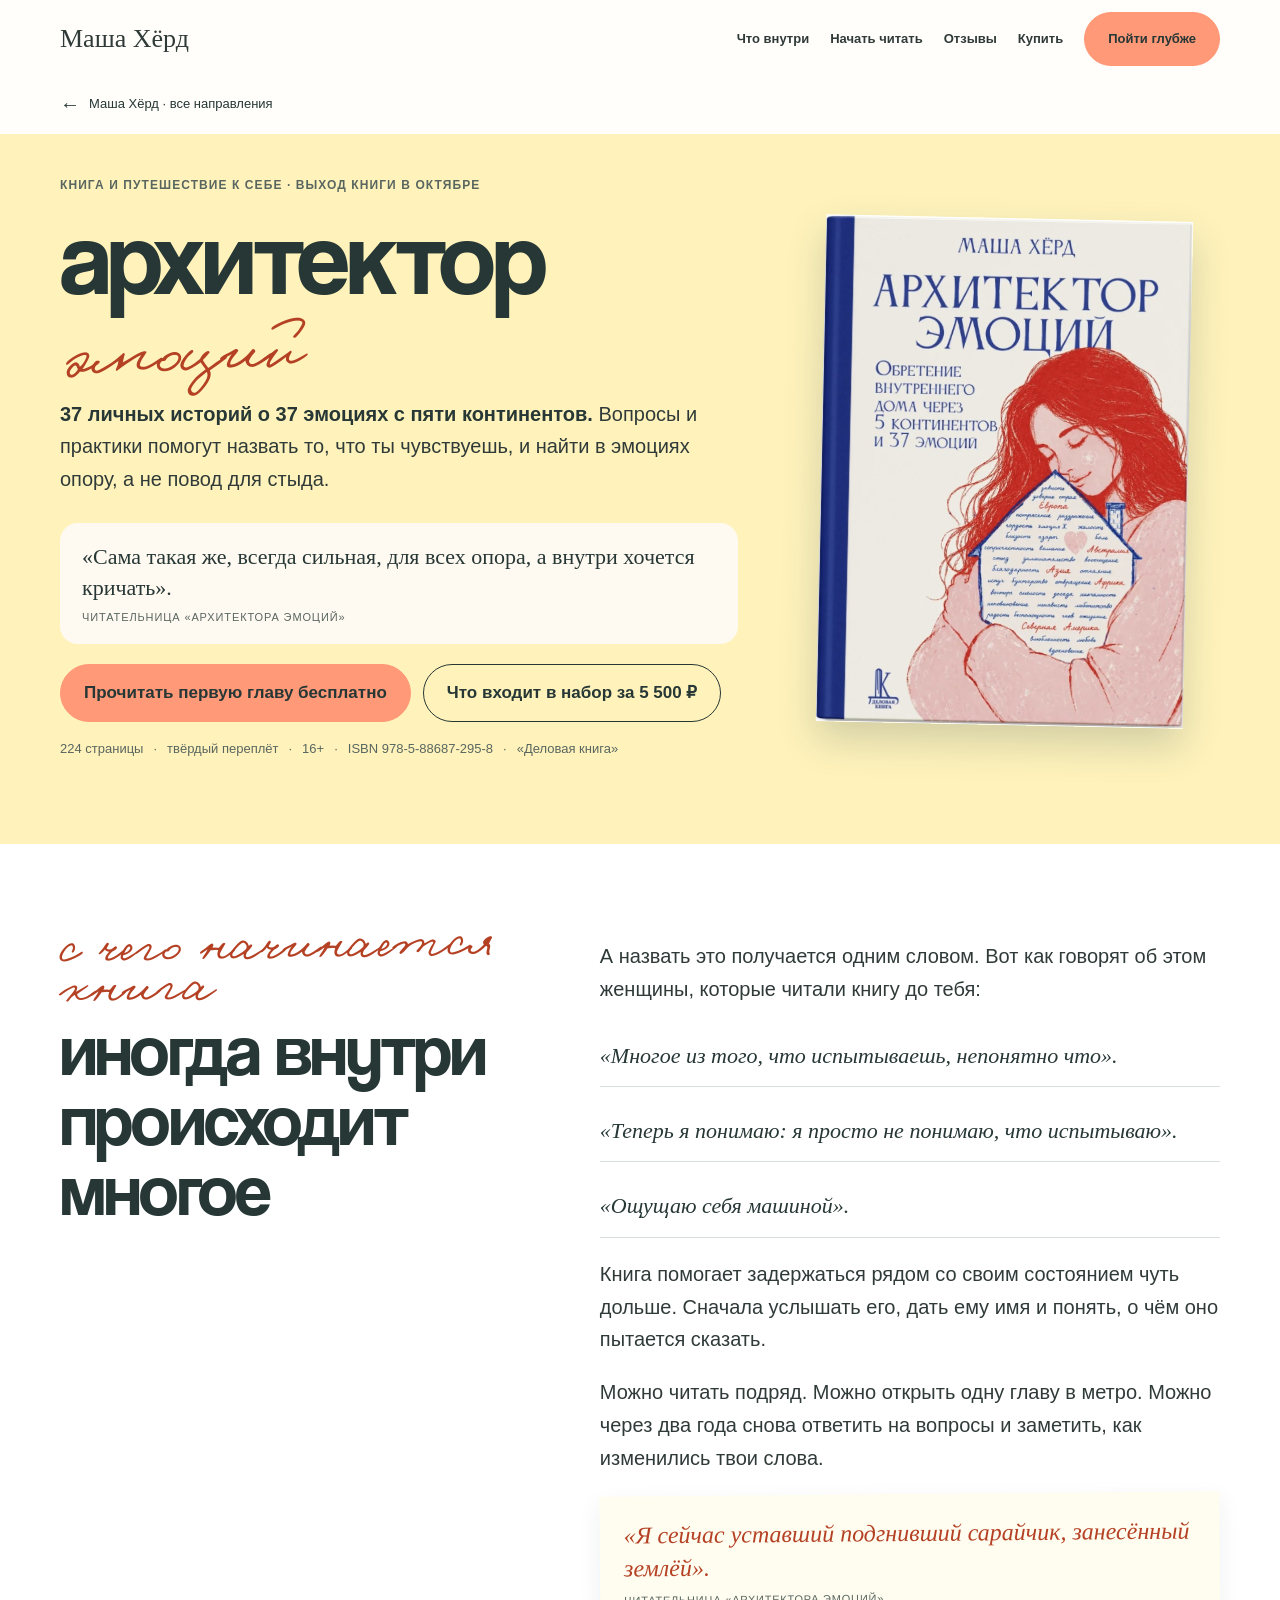
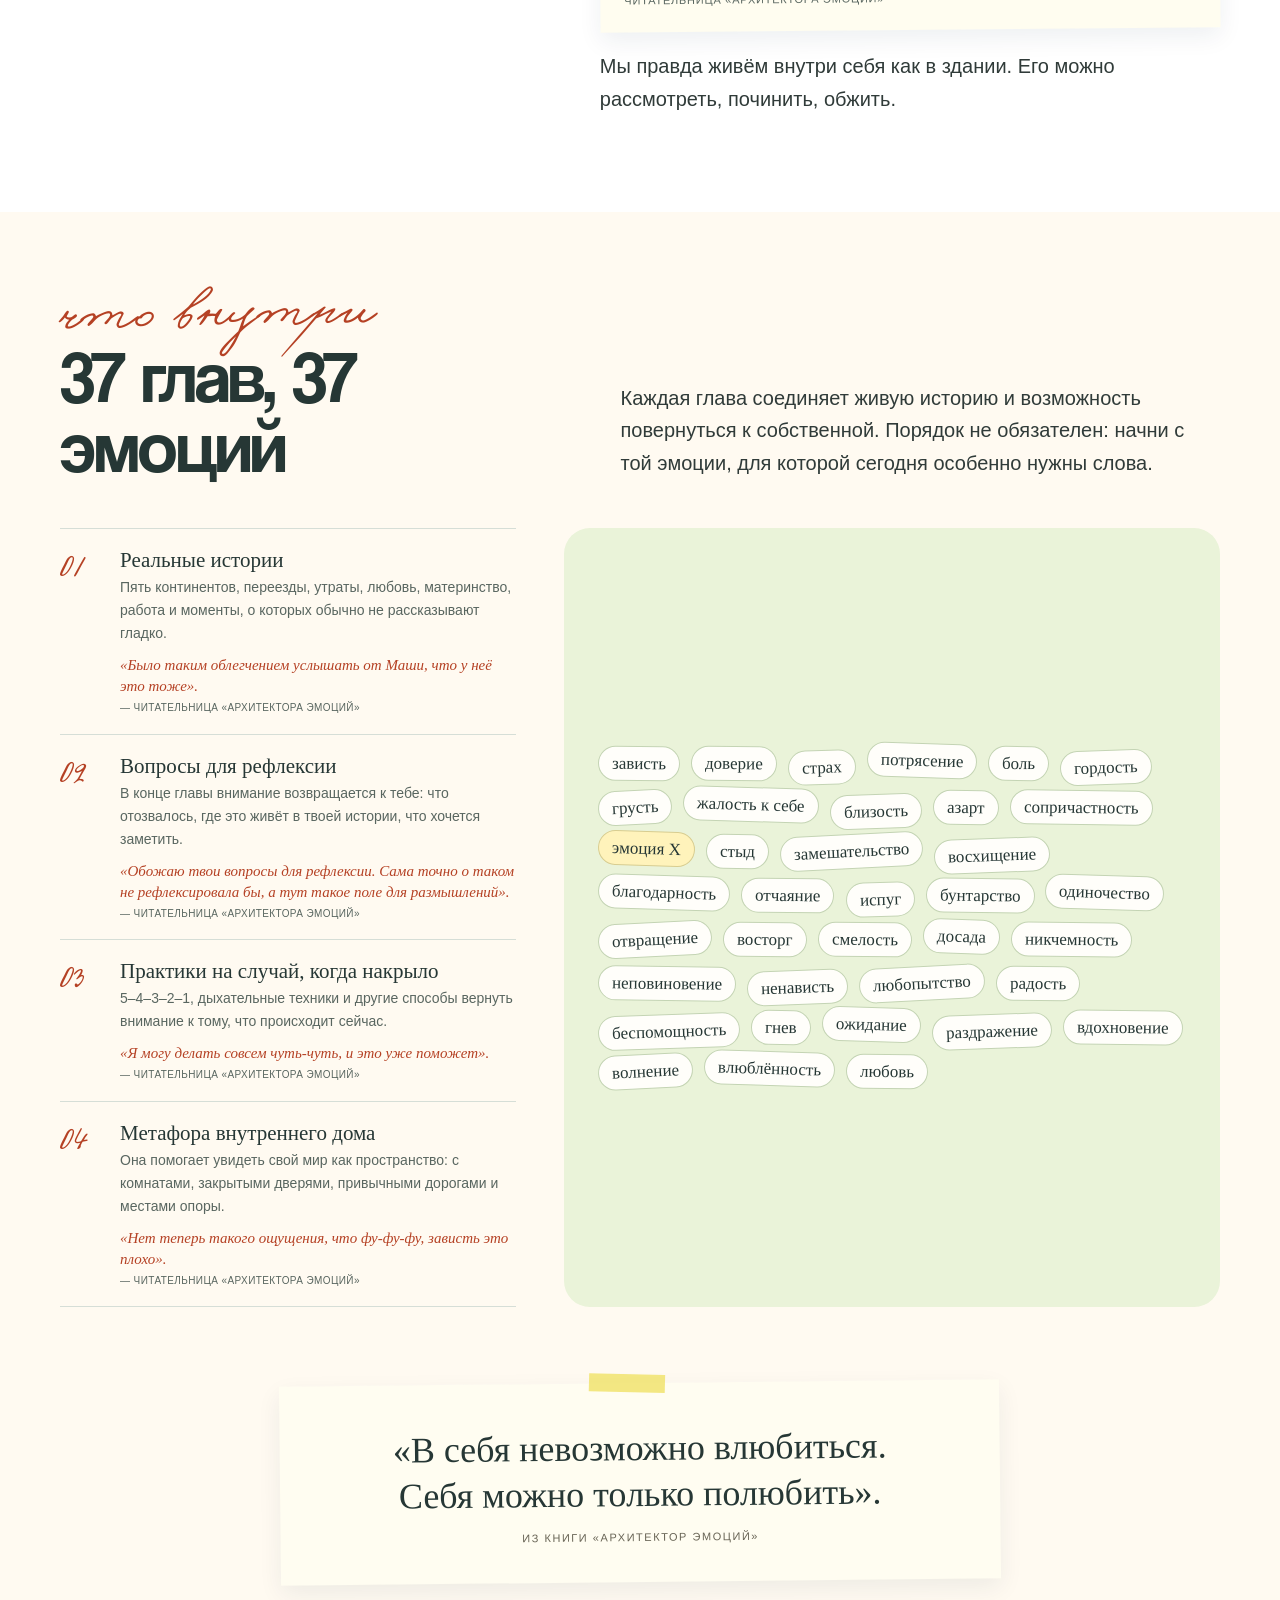
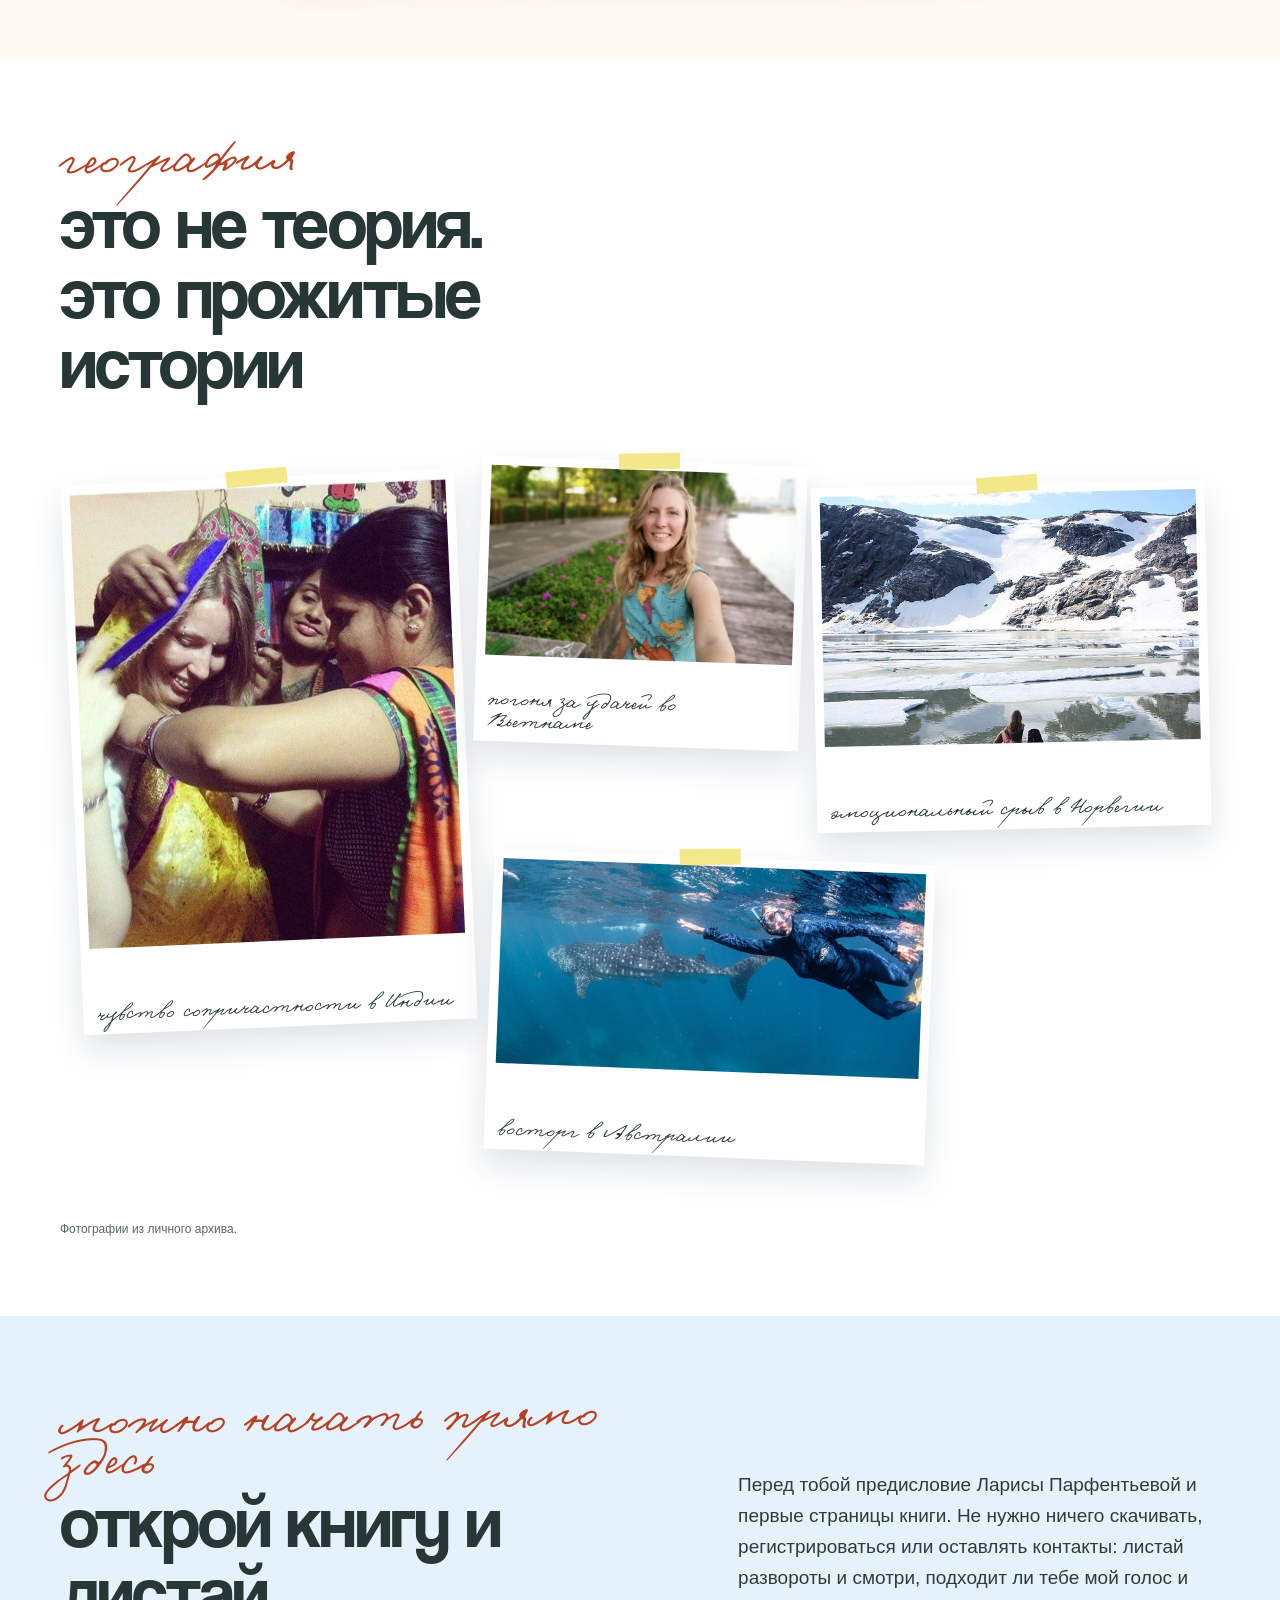
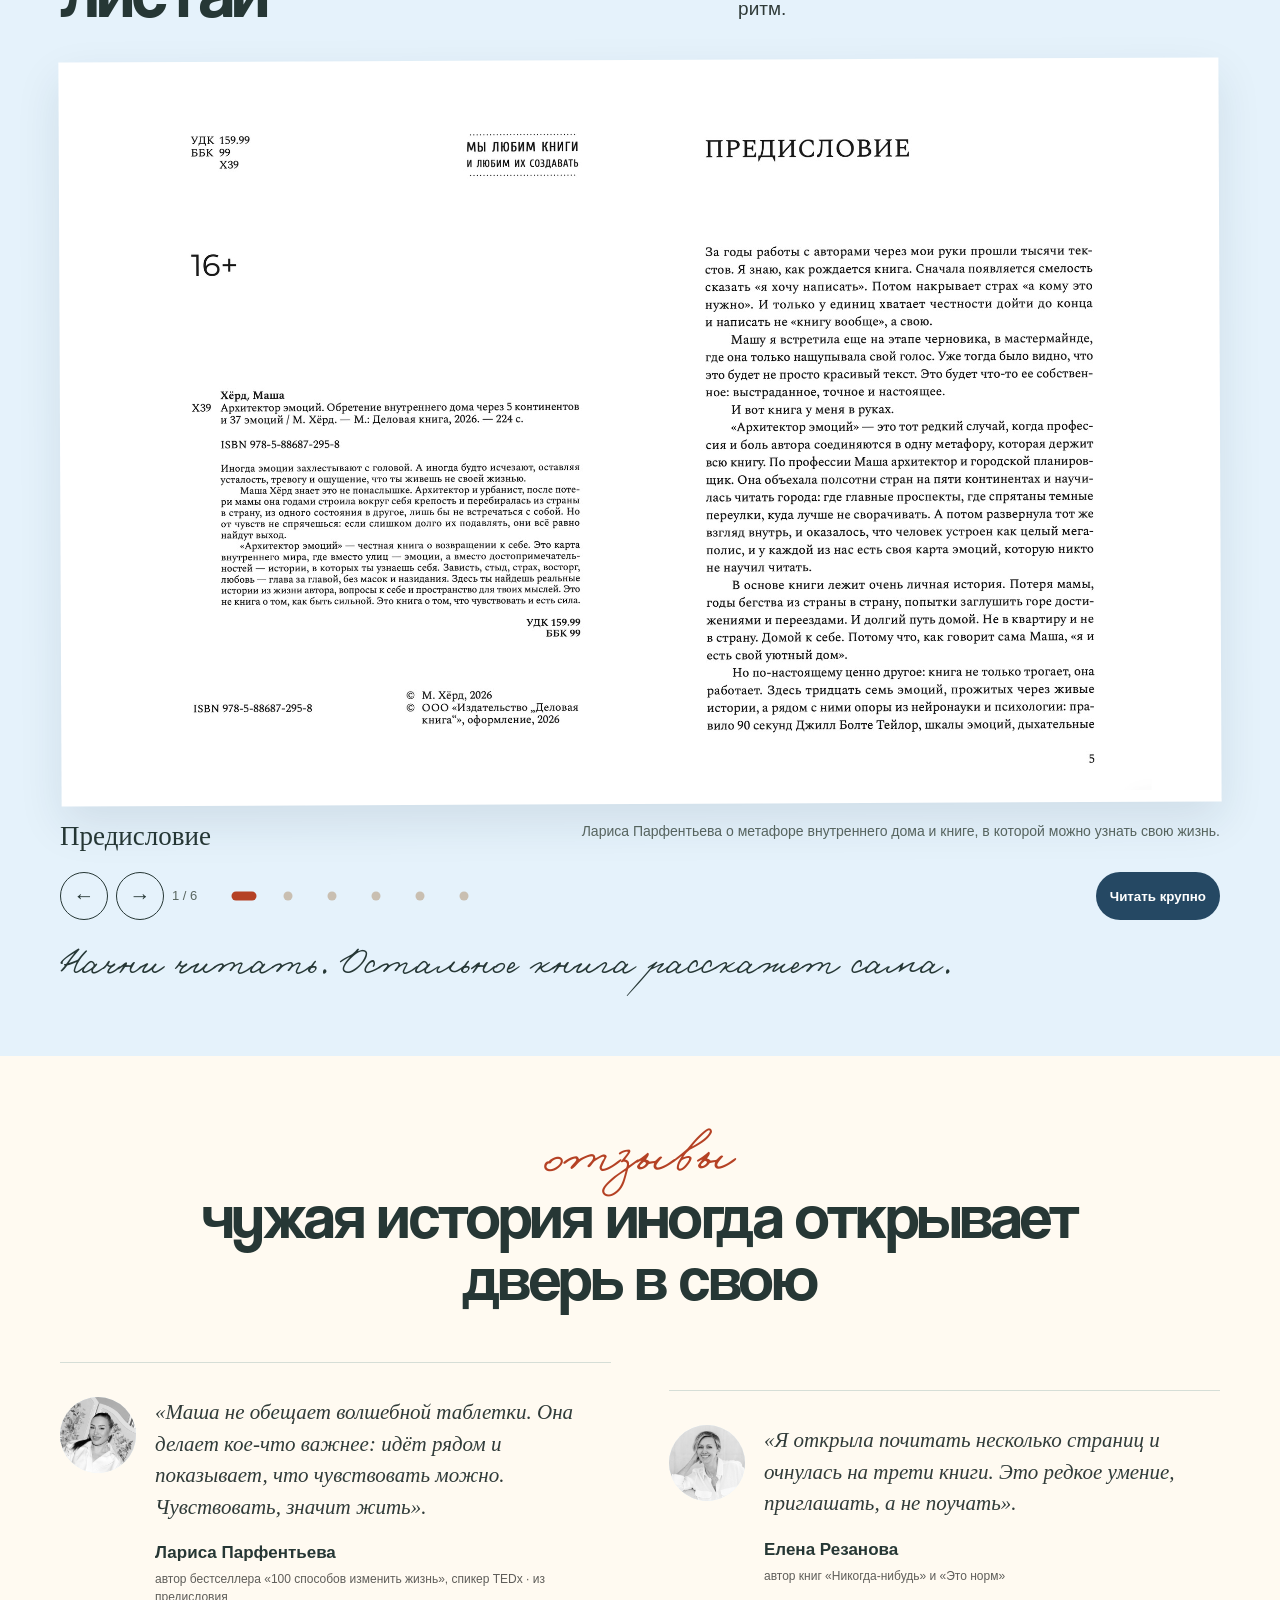
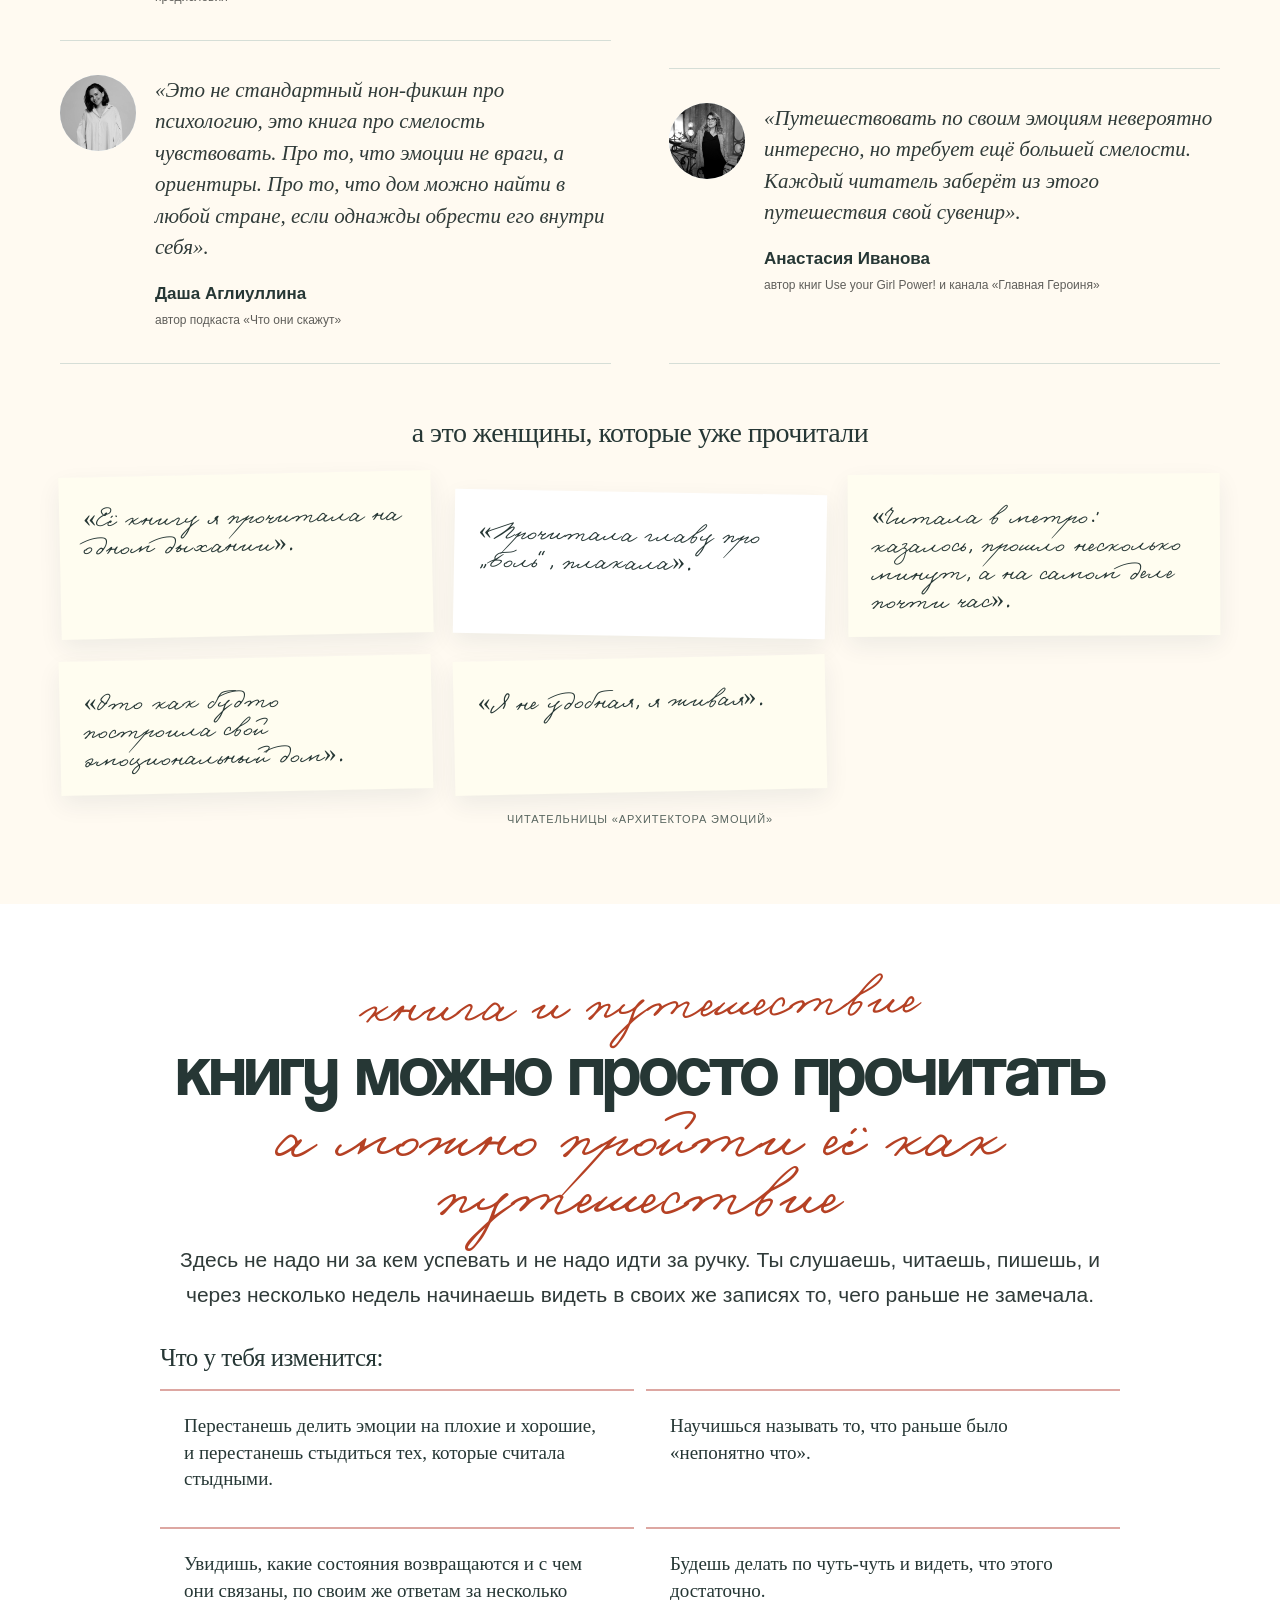
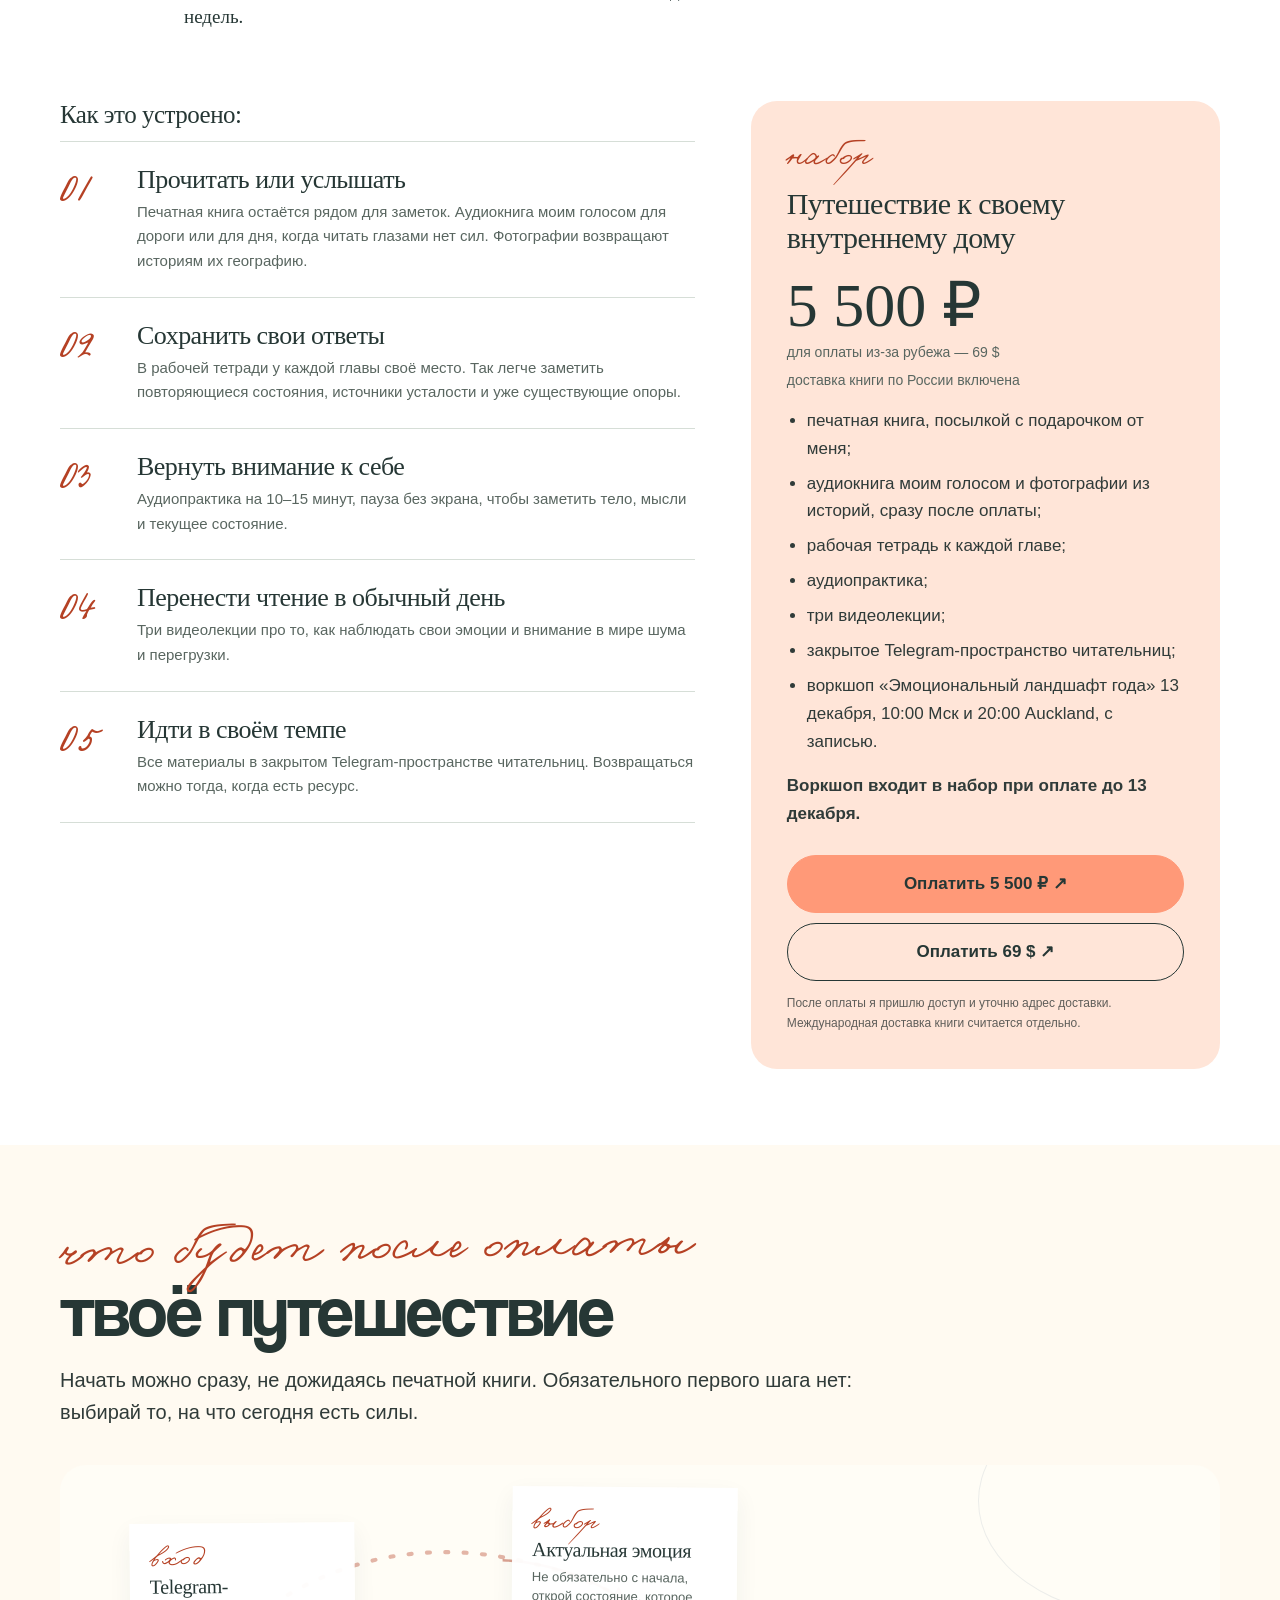
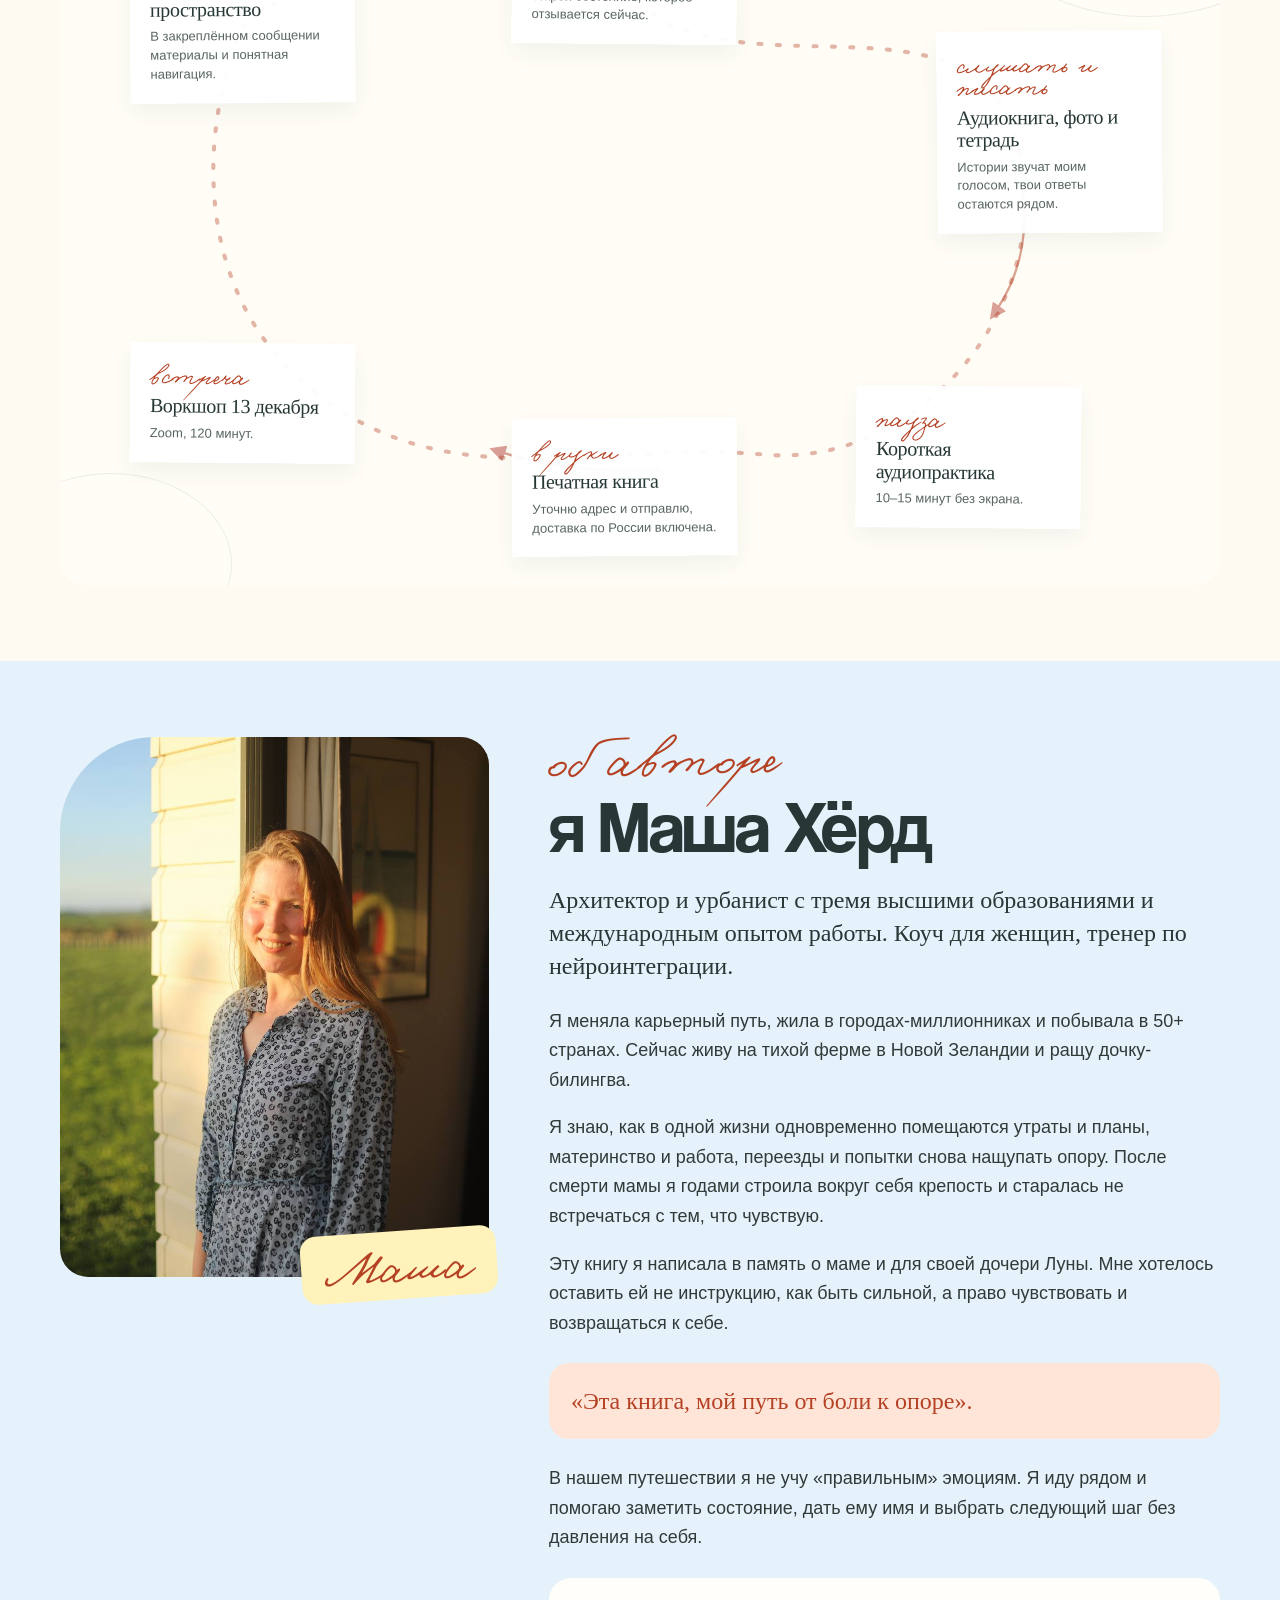
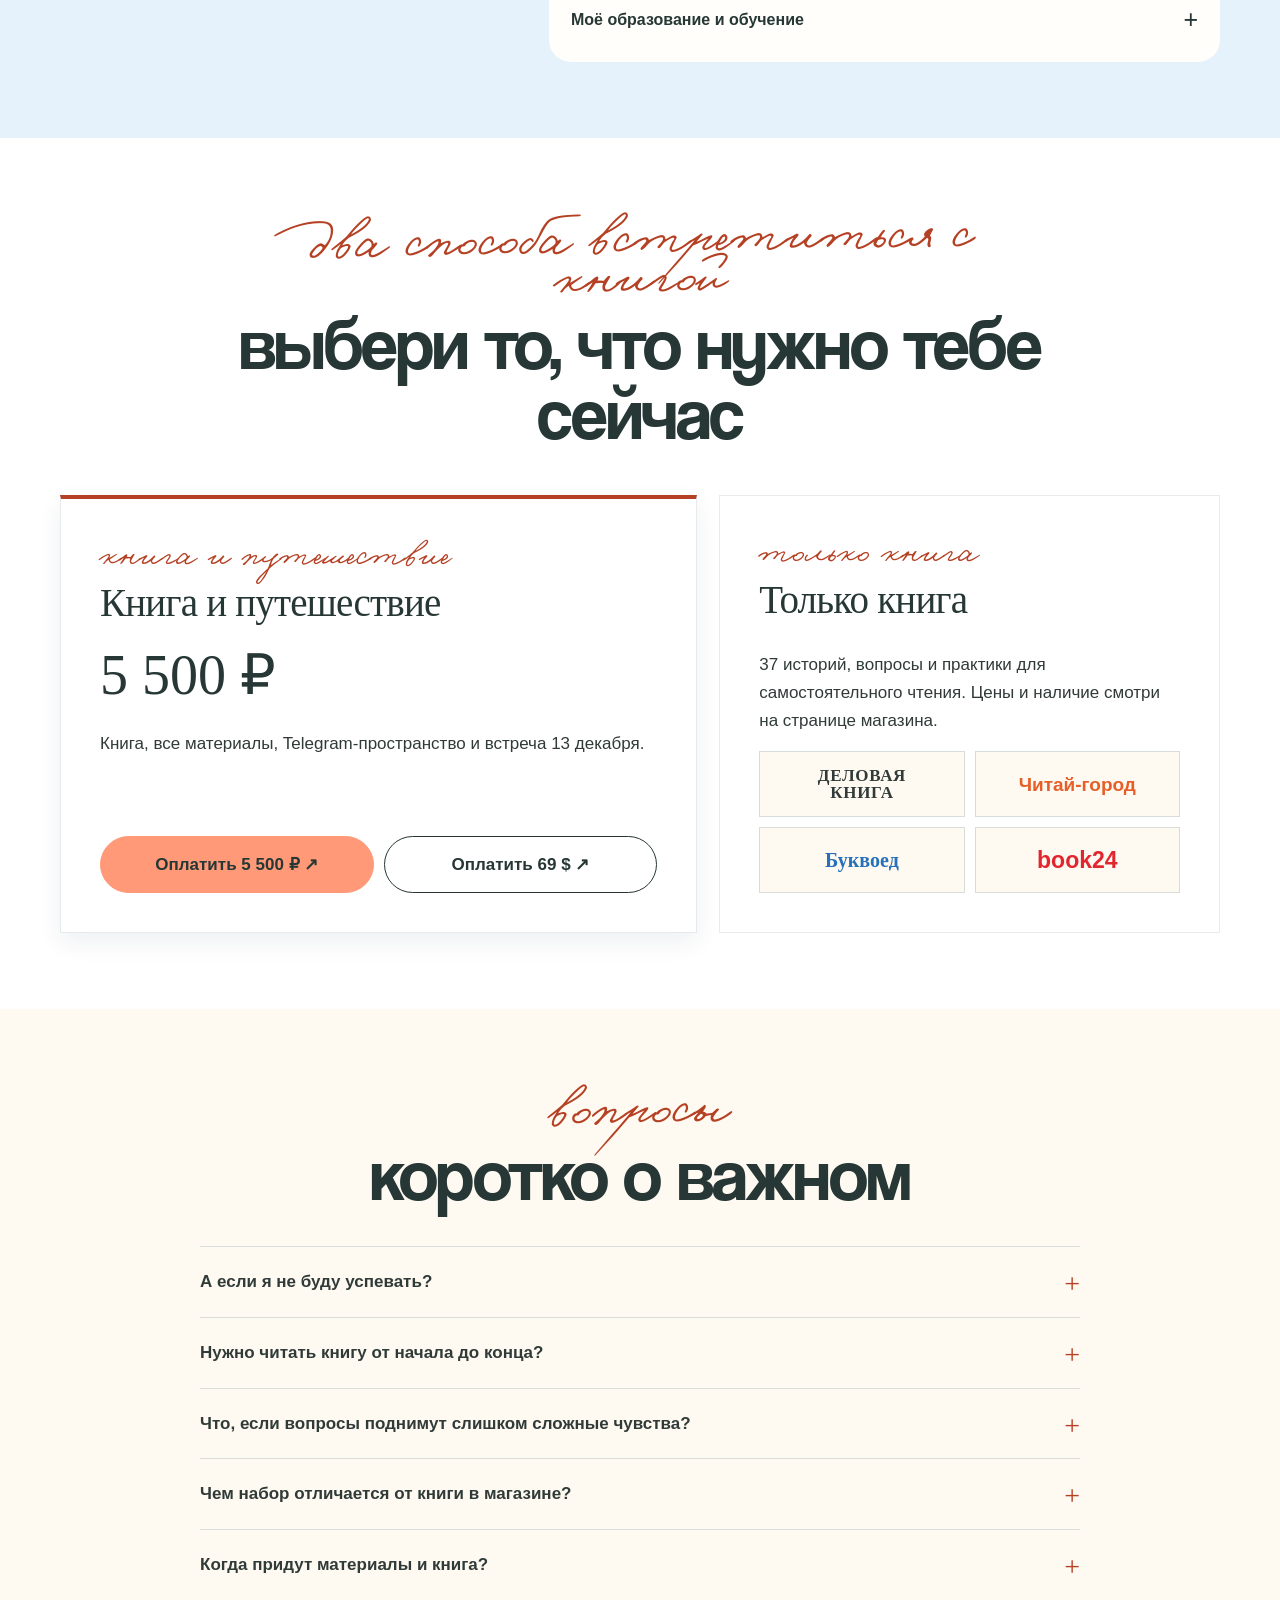
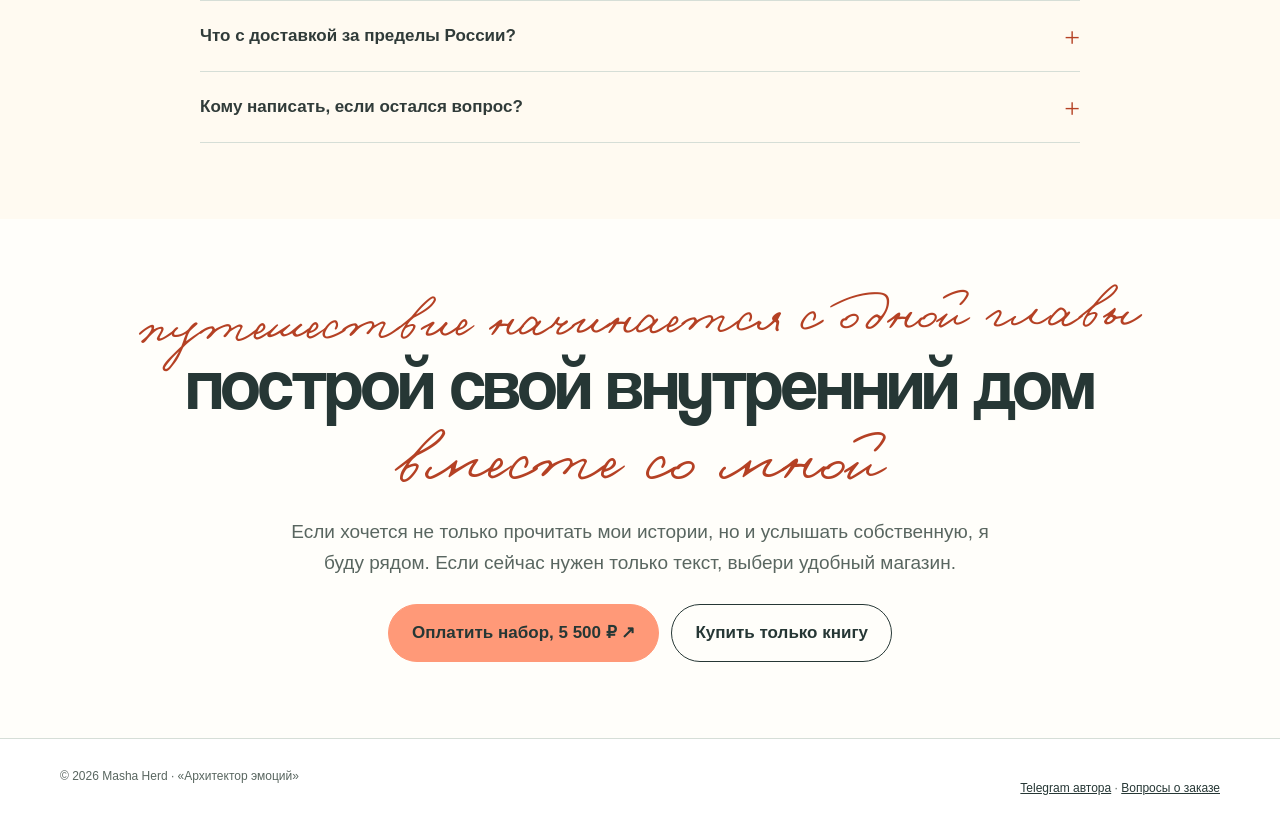
==== commit 69e09e97: "Refresh light personal design and clarify author education" ====
--- a/index.html
+++ b/index.html
@@ -1,10 +1,11 @@
-<!doctype html>
+<!DOCTYPE html>
+
 <html lang="ru">
 <head>
-<meta charset="utf-8">
-<meta name="viewport" content="width=device-width,initial-scale=1">
-<meta name="description" content="«Архитектор эмоций» Маши Хёрд — 37 честных историй, вопросы и практики для возвращения к своему внутреннему дому. Читайте самостоятельно или с бережным сопровождением автора.">
-<meta name="theme-color" content="#f7f3eb">
+<meta charset="utf-8"/>
+<meta content="width=device-width,initial-scale=1" name="viewport"/>
+<meta content="«Архитектор эмоций» Маши Хёрд — 37 честных историй, вопросы и практики для возвращения к своему внутреннему дому. Читайте самостоятельно или с бережным сопровождением автора." name="description"/>
+<meta content="#f7f3eb" name="theme-color"/>
 <title>Архитектор эмоций — книга Маши Хёрд</title>
 <style>
 @font-face{font-family:Coolvetica;src:url('assets/Coolvetica-Regular.ttf') format('truetype');font-display:swap}
@@ -28,12 +29,12 @@
 @media(max-width:360px){.wrap{width:calc(100% - 24px)}.nav .btn{font-size:11px}.brand{font-size:18px}.hero h1{font-size:58px}.store-logos{grid-template-columns:1fr}.endorsement{grid-template-columns:1fr}.endorsement__portrait{width:72px;height:72px}}
 @media(prefers-reduced-motion:reduce){html{scroll-behavior:auto}.btn,.store-logo{transition:none}}
 </style>
-</head>
-<body>
-<nav class="nav"><div class="wrap nav__in"><a class="brand" href="#top">Маша Хёрд</a><div class="nav__links"><a href="#inside">Что внутри</a><a href="#reader">Начать читать</a><a href="#voices">Отзывы</a><a href="#choose">Купить</a><a class="btn btn--brick" href="#together">Пойти глубже</a></div></div></nav>
+<link href="light-style.css?v=20261012" rel="stylesheet"/></head>
+<body class="light-book">
+<nav class="nav"><div class="wrap nav__in"><a class="brand" href="#top">Маша Хёрд</a><div class="nav__links"><a href="#inside">Что внутри</a><a href="#reader">Начать читать</a><a href="#voices">Отзывы</a><a href="#choose">Купить</a><a class="btn btn--brick" href="#together">Пойти глубже</a></div></div></nav><div class="ecosystem-nav"><a href="https://architripture.github.io/masha-herd/">Маша Хёрд · все направления</a></div>
 <header class="hero" id="top"><div class="wrap hero__grid">
-<div><span class="eyebrow">книга и путешествие к&nbsp;себе · выход книги в октябре</span><h1><span>архитектор</span><span class="script">эмоций</span></h1><p class="hero__lead"><strong>37 личных историй о 37 эмоциях с пяти континентов.</strong> Вопросы и практики помогут назвать то, что ты чувствуешь, и найти в эмоциях опору, а не повод для стыда.</p><blockquote class="hero__voice">«Сама такая же, всегда сильная, для всех опора, а внутри хочется кричать».<cite>читательница «Архитектора эмоций»</cite></blockquote><div class="actions"><a class="btn btn--brick" href="#reader">Прочитать первую главу бесплатно</a><a class="btn btn--line" href="#together">Что входит в набор за 5&nbsp;500&nbsp;₽</a></div><p class="hero__micro"><span>224 страницы</span><span>твёрдый переплёт</span><span>16+</span><span>ISBN 978-5-88687-295-8</span><span>«Деловая книга»</span></p></div>
-<div class="book-stage"><img src="assets/book-cover-tight.jpg" alt="Обложка книги Маши Хёрд «Архитектор эмоций»"></div>
+<div><span class="eyebrow">книга и путешествие к себе · выход книги в октябре</span><h1><span>архитектор</span><span class="script">эмоций</span></h1><p class="hero__lead"><strong>37 личных историй о 37 эмоциях с пяти континентов.</strong> Вопросы и практики помогут назвать то, что ты чувствуешь, и найти в эмоциях опору, а не повод для стыда.</p><blockquote class="hero__voice">«Сама такая же, всегда сильная, для всех опора, а внутри хочется кричать».<cite>читательница «Архитектора эмоций»</cite></blockquote><div class="actions"><a class="btn btn--brick" href="#reader">Прочитать первую главу бесплатно</a><a class="btn btn--line" href="#together">Что входит в набор за 5 500 ₽</a></div><p class="hero__micro"><span>224 страницы</span><span>твёрдый переплёт</span><span>16+</span><span>ISBN 978-5-88687-295-8</span><span>«Деловая книга»</span></p></div>
+<div class="book-stage"><img alt="Обложка книги Маши Хёрд «Архитектор эмоций»" src="assets/book-cover-tight.jpg"/></div>
 </div></header>
 <section class="section white"><div class="wrap recognition">
 <div><span class="eyebrow">с чего начинается книга</span><h2>иногда внутри происходит многое</h2></div>
@@ -46,32 +47,32 @@
 <div class="inside-fact"><b>02</b><div><strong>Вопросы для рефлексии</strong><p>В конце главы внимание возвращается к тебе: что отозвалось, где это живёт в твоей истории, что хочется заметить.</p><q class="inside-result">«Обожаю твои вопросы для рефлексии. Сама точно о таком не рефлексировала бы, а тут такое поле для размышлений».</q></div></div>
 <div class="inside-fact"><b>03</b><div><strong>Практики на случай, когда накрыло</strong><p>5–4–3–2–1, дыхательные техники и другие способы вернуть внимание к тому, что происходит сейчас.</p><q class="inside-result">«Я могу делать совсем чуть-чуть, и это уже поможет».</q></div></div>
 <div class="inside-fact"><b>04</b><div><strong>Метафора внутреннего дома</strong><p>Она помогает увидеть свой мир как пространство: с комнатами, закрытыми дверями, привычными дорогами и местами опоры.</p><q class="inside-result">«Нет теперь такого ощущения, что фу-фу-фу, зависть это плохо».</q></div></div>
-</div><div class="emotion-cloud" aria-label="Все 37 эмоций книги"><span class="emotion">зависть</span><span class="emotion">доверие</span><span class="emotion">страх</span><span class="emotion">потрясение</span><span class="emotion">боль</span><span class="emotion">гордость</span><span class="emotion">грусть</span><span class="emotion">жалость к себе</span><span class="emotion">близость</span><span class="emotion">азарт</span><span class="emotion">сопричастность</span><span class="emotion emotion--x">эмоция X</span><span class="emotion">стыд</span><span class="emotion">замешательство</span><span class="emotion">восхищение</span><span class="emotion">благодарность</span><span class="emotion">отчаяние</span><span class="emotion">испуг</span><span class="emotion">бунтарство</span><span class="emotion">одиночество</span><span class="emotion">отвращение</span><span class="emotion">восторг</span><span class="emotion">смелость</span><span class="emotion">досада</span><span class="emotion">никчемность</span><span class="emotion">неповиновение</span><span class="emotion">ненависть</span><span class="emotion">любопытство</span><span class="emotion">радость</span><span class="emotion">беспомощность</span><span class="emotion">гнев</span><span class="emotion">ожидание</span><span class="emotion">раздражение</span><span class="emotion">вдохновение</span><span class="emotion">волнение</span><span class="emotion">влюблённость</span><span class="emotion">любовь</span></div>
-<blockquote class="book-quote"><span>«В себя невозможно влюбиться.</span><br><span>Себя можно только полюбить».</span><cite>из книги «Архитектор эмоций»</cite></blockquote></div>
+</div><div aria-label="Все 37 эмоций книги" class="emotion-cloud"><span class="emotion">зависть</span><span class="emotion">доверие</span><span class="emotion">страх</span><span class="emotion">потрясение</span><span class="emotion">боль</span><span class="emotion">гордость</span><span class="emotion">грусть</span><span class="emotion">жалость к себе</span><span class="emotion">близость</span><span class="emotion">азарт</span><span class="emotion">сопричастность</span><span class="emotion emotion--x">эмоция X</span><span class="emotion">стыд</span><span class="emotion">замешательство</span><span class="emotion">восхищение</span><span class="emotion">благодарность</span><span class="emotion">отчаяние</span><span class="emotion">испуг</span><span class="emotion">бунтарство</span><span class="emotion">одиночество</span><span class="emotion">отвращение</span><span class="emotion">восторг</span><span class="emotion">смелость</span><span class="emotion">досада</span><span class="emotion">никчемность</span><span class="emotion">неповиновение</span><span class="emotion">ненависть</span><span class="emotion">любопытство</span><span class="emotion">радость</span><span class="emotion">беспомощность</span><span class="emotion">гнев</span><span class="emotion">ожидание</span><span class="emotion">раздражение</span><span class="emotion">вдохновение</span><span class="emotion">волнение</span><span class="emotion">влюблённость</span><span class="emotion">любовь</span></div>
+<blockquote class="book-quote"><span>«В себя невозможно влюбиться.</span><br/><span>Себя можно только полюбить».</span><cite>из книги «Архитектор эмоций»</cite></blockquote></div>
 </div></section>
 <section class="section white"><div class="wrap">
-<div class="archive-head"><div><span class="eyebrow">география</span><h2>это не теория.<br>это прожитые истории</h2></div></div>
-<div class="photo-essay"><figure class="photo-story"><img src="assets/archive-india.jpg" alt="Чувство сопричастности в Индии" loading="lazy"><span>чувство сопричастности в Индии</span></figure><figure class="photo-story"><img src="assets/archive-river.jpg" alt="Погоня за удачей во Вьетнаме" loading="lazy"><span>погоня за удачей во Вьетнаме</span></figure><figure class="photo-story"><img src="assets/archive-norway.jpg" alt="Эмоциональный срыв в Норвегии" loading="lazy"><span>эмоциональный срыв в Норвегии</span></figure><figure class="photo-story"><img src="assets/archive-whaleshark.jpg" alt="Восторг в Австралии, подводный мир" loading="lazy"><span>восторг в Австралии</span></figure></div><p class="archive-note">Фотографии из личного архива.</p>
+<div class="archive-head"><div><span class="eyebrow">география</span><h2>это не теория.<br/>это прожитые истории</h2></div></div>
+<div class="photo-essay"><figure class="photo-story"><img alt="Чувство сопричастности в Индии" loading="lazy" src="assets/archive-india.jpg"/><span>чувство сопричастности в Индии</span></figure><figure class="photo-story"><img alt="Погоня за удачей во Вьетнаме" loading="lazy" src="assets/archive-river.jpg"/><span>погоня за удачей во Вьетнаме</span></figure><figure class="photo-story"><img alt="Эмоциональный срыв в Норвегии" loading="lazy" src="assets/archive-norway.jpg"/><span>эмоциональный срыв в Норвегии</span></figure><figure class="photo-story"><img alt="Восторг в Австралии, подводный мир" loading="lazy" src="assets/archive-whaleshark.jpg"/><span>восторг в Австралии</span></figure></div><p class="archive-note">Фотографии из личного архива.</p>
 </div></section>
 <section class="section mist" id="reader"><div class="wrap">
 <div class="reader-head"><div><span class="eyebrow">можно начать прямо здесь</span><h2>открой книгу и листай</h2></div><p>Перед тобой предисловие Ларисы Парфентьевой и первые страницы книги. Не нужно ничего скачивать, регистрироваться или оставлять контакты: листай развороты и смотри, подходит ли тебе мой голос и ритм.</p></div>
-<div class="book-reader" aria-roledescription="carousel" aria-label="Предисловие и начало книги">
-<article class="slide is-active"><div class="slide__paper"><img src="assets/book-start-01.jpg" alt="Выходные данные и первая страница предисловия"></div><div class="slide__caption"><strong>Предисловие</strong><span>Лариса Парфентьева о метафоре внутреннего дома и книге, в которой можно узнать свою жизнь.</span></div></article>
-<article class="slide"><div class="slide__paper"><img src="assets/book-start-02.jpg" alt="Продолжение предисловия и начало введения"></div><div class="slide__caption"><strong>«Чувствовать, значит жить»</strong><span>Финал предисловия и первые строки личной истории Маши.</span></div></article>
-<article class="slide"><div class="slide__paper"><img src="assets/book-start-03.jpg" alt="Введение, страницы 8 и 9"></div><div class="slide__caption"><strong>Вместо введения</strong><span>О потере, переездах и моменте, когда больше не получается убегать от своих чувств.</span></div></article>
-<article class="slide"><div class="slide__paper"><img src="assets/book-start-04.jpg" alt="Страницы 10 и 11 книги"></div><div class="slide__caption"><strong>Что будет дальше</strong><span>Как устроена книга и почему внутренний мир похож на город, который можно научиться читать.</span></div></article>
-<article class="slide"><div class="slide__paper"><img src="assets/book-start-05.jpg" alt="Страницы 12 и 13 книги"></div><div class="slide__caption"><strong>Обретение внутреннего дома</strong><span>Архитектура, города, память и эмоции соединяются в одну карту.</span></div></article>
-<article class="slide"><div class="slide__paper"><img src="assets/book-start-06.jpg" alt="Страницы 14 и 15 книги"></div><div class="slide__caption"><strong>Начало пути внутрь</strong><span>Почему для внутреннего путешествия тоже нужны ориентиры и слова.</span></div></article>
-<div class="slider-controls"><button class="slider-btn prev" type="button" aria-label="Предыдущий разворот">←</button><button class="slider-btn next" type="button" aria-label="Следующий разворот">→</button><span class="reader-count" aria-live="polite">1 / 6</span><div class="dots"><button class="dot is-active" type="button" aria-label="Разворот 1"></button><button class="dot" type="button" aria-label="Разворот 2"></button><button class="dot" type="button" aria-label="Разворот 3"></button><button class="dot" type="button" aria-label="Разворот 4"></button><button class="dot" type="button" aria-label="Разворот 5"></button><button class="dot" type="button" aria-label="Разворот 6"></button></div><button class="reader-open" type="button">Читать крупно</button></div>
+<div aria-label="Предисловие и начало книги" aria-roledescription="carousel" class="book-reader">
+<article class="slide is-active"><div class="slide__paper"><img alt="Выходные данные и первая страница предисловия" src="assets/book-start-01.jpg"/></div><div class="slide__caption"><strong>Предисловие</strong><span>Лариса Парфентьева о метафоре внутреннего дома и книге, в которой можно узнать свою жизнь.</span></div></article>
+<article class="slide"><div class="slide__paper"><img alt="Продолжение предисловия и начало введения" src="assets/book-start-02.jpg"/></div><div class="slide__caption"><strong>«Чувствовать, значит жить»</strong><span>Финал предисловия и первые строки личной истории Маши.</span></div></article>
+<article class="slide"><div class="slide__paper"><img alt="Введение, страницы 8 и 9" src="assets/book-start-03.jpg"/></div><div class="slide__caption"><strong>Вместо введения</strong><span>О потере, переездах и моменте, когда больше не получается убегать от своих чувств.</span></div></article>
+<article class="slide"><div class="slide__paper"><img alt="Страницы 10 и 11 книги" src="assets/book-start-04.jpg"/></div><div class="slide__caption"><strong>Что будет дальше</strong><span>Как устроена книга и почему внутренний мир похож на город, который можно научиться читать.</span></div></article>
+<article class="slide"><div class="slide__paper"><img alt="Страницы 12 и 13 книги" src="assets/book-start-05.jpg"/></div><div class="slide__caption"><strong>Обретение внутреннего дома</strong><span>Архитектура, города, память и эмоции соединяются в одну карту.</span></div></article>
+<article class="slide"><div class="slide__paper"><img alt="Страницы 14 и 15 книги" src="assets/book-start-06.jpg"/></div><div class="slide__caption"><strong>Начало пути внутрь</strong><span>Почему для внутреннего путешествия тоже нужны ориентиры и слова.</span></div></article>
+<div class="slider-controls"><button aria-label="Предыдущий разворот" class="slider-btn prev" type="button">←</button><button aria-label="Следующий разворот" class="slider-btn next" type="button">→</button><span aria-live="polite" class="reader-count">1 / 6</span><div class="dots"><button aria-label="Разворот 1" class="dot is-active" type="button"></button><button aria-label="Разворот 2" class="dot" type="button"></button><button aria-label="Разворот 3" class="dot" type="button"></button><button aria-label="Разворот 4" class="dot" type="button"></button><button aria-label="Разворот 5" class="dot" type="button"></button><button aria-label="Разворот 6" class="dot" type="button"></button></div><button class="reader-open" type="button">Читать крупно</button></div>
 <p class="reader-note">Начни читать. Остальное книга расскажет сама.</p></div>
 </div></section>
 <section class="section cream" id="voices"><div class="wrap">
 <div class="endorse-head"><span class="eyebrow">отзывы</span><h2>чужая история иногда открывает дверь в свою</h2></div>
 <div class="endorsement-spread">
-<article class="endorsement"><div class="endorsement__portrait"><img src="assets/larisa-parfentieva.jpg" alt="Лариса Парфентьева" loading="lazy"></div><blockquote><q>«Маша не обещает волшебной таблетки. Она делает кое-что важнее: идёт рядом и показывает, что чувствовать можно. Чувствовать, значит жить».</q><cite>Лариса Парфентьева<span>автор бестселлера «100 способов изменить жизнь», спикер TEDx · из предисловия</span></cite></blockquote></article>
-<article class="endorsement"><div class="endorsement__portrait"><img src="assets/elena-rezanova.jpg" alt="Елена Резанова" loading="lazy"></div><blockquote><q>«Я открыла почитать несколько страниц и очнулась на трети книги. Это редкое умение, приглашать, а не поучать».</q><cite>Елена Резанова<span>автор книг «Никогда-нибудь» и «Это норм»</span></cite></blockquote></article>
-<article class="endorsement"><div class="endorsement__portrait"><img src="assets/dasha-agliullina.jpg" alt="Даша Аглиуллина" loading="lazy"></div><blockquote><q>«Это не стандартный нон-фикшн про психологию, это книга про смелость чувствовать. Про то, что эмоции не враги, а ориентиры. Про то, что дом можно найти в любой стране, если однажды обрести его внутри себя».</q><cite>Даша Аглиуллина<span>автор подкаста «Что они скажут»</span></cite></blockquote></article>
-<article class="endorsement"><div class="endorsement__portrait"><img src="assets/anastasia-ivanova.jpg" alt="Анастасия Иванова" loading="lazy"></div><blockquote><q>«Путешествовать по своим эмоциям невероятно интересно, но требует ещё большей смелости. Каждый читатель заберёт из этого путешествия свой сувенир».</q><cite>Анастасия Иванова<span>автор книг Use your Girl Power! и канала «Главная Героиня»</span></cite></blockquote></article>
+<article class="endorsement"><div class="endorsement__portrait"><img alt="Лариса Парфентьева" loading="lazy" src="assets/larisa-parfentieva.jpg"/></div><blockquote><q>«Маша не обещает волшебной таблетки. Она делает кое-что важнее: идёт рядом и показывает, что чувствовать можно. Чувствовать, значит жить».</q><cite>Лариса Парфентьева<span>автор бестселлера «100 способов изменить жизнь», спикер TEDx · из предисловия</span></cite></blockquote></article>
+<article class="endorsement"><div class="endorsement__portrait"><img alt="Елена Резанова" loading="lazy" src="assets/elena-rezanova.jpg"/></div><blockquote><q>«Я открыла почитать несколько страниц и очнулась на трети книги. Это редкое умение, приглашать, а не поучать».</q><cite>Елена Резанова<span>автор книг «Никогда-нибудь» и «Это норм»</span></cite></blockquote></article>
+<article class="endorsement"><div class="endorsement__portrait"><img alt="Даша Аглиуллина" loading="lazy" src="assets/dasha-agliullina.jpg"/></div><blockquote><q>«Это не стандартный нон-фикшн про психологию, это книга про смелость чувствовать. Про то, что эмоции не враги, а ориентиры. Про то, что дом можно найти в любой стране, если однажды обрести его внутри себя».</q><cite>Даша Аглиуллина<span>автор подкаста «Что они скажут»</span></cite></blockquote></article>
+<article class="endorsement"><div class="endorsement__portrait"><img alt="Анастасия Иванова" loading="lazy" src="assets/anastasia-ivanova.jpg"/></div><blockquote><q>«Путешествовать по своим эмоциям невероятно интересно, но требует ещё большей смелости. Каждый читатель заберёт из этого путешествия свой сувенир».</q><cite>Анастасия Иванова<span>автор книг Use your Girl Power! и канала «Главная Героиня»</span></cite></blockquote></article>
 </div><h3 class="reader-quotes__title">а это женщины, которые уже прочитали</h3><div class="reader-quotes"><blockquote class="reader-quote">«Её книгу я прочитала на одном дыхании».</blockquote><blockquote class="reader-quote">«Прочитала главу про „Боль“, плакала».</blockquote><blockquote class="reader-quote">«Читала в метро: казалось, прошло несколько минут, а на самом деле почти час».</blockquote><blockquote class="reader-quote">«Это как будто построила свой эмоциональный дом».</blockquote><blockquote class="reader-quote">«Я не удобная, я живая».</blockquote></div><p class="reader-quotes__credit">читательницы «Архитектора эмоций»</p></div></section>
 <section class="section white" id="together"><div class="wrap">
 <div class="companion-intro"><span class="eyebrow">книга и путешествие</span><h2>книгу можно просто прочитать</h2><span class="script">а можно пройти её как путешествие</span><p>Здесь не надо ни за кем успевать и не надо идти за ручку. Ты слушаешь, читаешь, пишешь, и через несколько недель начинаешь видеть в своих же записях то, чего раньше не замечала.</p><div class="companion-results"><h3>Что у тебя изменится:</h3><div class="companion-result">Перестанешь делить эмоции на плохие и хорошие, и перестанешь стыдиться тех, которые считала стыдными.</div><div class="companion-result">Научишься называть то, что раньше было «непонятно что».</div><div class="companion-result">Увидишь, какие состояния возвращаются и с чем они связаны, по своим же ответам за несколько недель.</div><div class="companion-result">Будешь делать по чуть-чуть и видеть, что этого достаточно.</div></div></div>
@@ -81,12 +82,12 @@
 <article class="companion-step"><div class="companion-step__n">03</div><div><h3>Вернуть внимание к себе</h3><p>Аудиопрактика на 10–15 минут, пауза без экрана, чтобы заметить тело, мысли и текущее состояние.</p></div></article>
 <article class="companion-step"><div class="companion-step__n">04</div><div><h3>Перенести чтение в обычный день</h3><p>Три видеолекции про то, как наблюдать свои эмоции и внимание в мире шума и перегрузки.</p></div></article>
 <article class="companion-step"><div class="companion-step__n">05</div><div><h3>Идти в своём темпе</h3><p>Все материалы в закрытом Telegram-пространстве читательниц. Возвращаться можно тогда, когда есть ресурс.</p></div></article>
-</div><aside class="offer"><span class="offer__tag">набор</span><h3 style="margin-top:18px">Путешествие к своему внутреннему дому</h3><div class="offer__price">5&nbsp;500&nbsp;₽<small>для оплаты из-за рубежа — 69&nbsp;$</small><small>доставка книги по России включена</small></div><ul><li>печатная книга, посылкой с подарочком от меня;</li><li>аудиокнига моим голосом и фотографии из историй, сразу после оплаты;</li><li>рабочая тетрадь к каждой главе;</li><li>аудиопрактика;</li><li>три видеолекции;</li><li>закрытое Telegram-пространство читательниц;</li><li>воркшоп «Эмоциональный ландшафт года» 13 декабря, 10:00 Мск и 20:00 Auckland, с записью.</li></ul><p><strong>Воркшоп входит в набор при оплате до 13 декабря.</strong></p><a class="btn btn--brick" href="https://app.lava.top/products/d5431142-c9b0-415c-b6c9-d15684a8bcce/a5f59133-96d3-4bd1-894f-23c11cb9dd9f?currency=RUB" target="_blank" rel="noopener">Оплатить 5&nbsp;500&nbsp;₽ ↗</a><a class="btn btn--line" href="https://buy.stripe.com/cNi7sMggugKz8aKcUB2Ry13" target="_blank" rel="noopener">Оплатить 69&nbsp;$ ↗</a><p class="offer__note">После оплаты я пришлю доступ и уточню адрес доставки. Международная доставка книги считается отдельно.</p></aside></div>
+</div><aside class="offer"><span class="offer__tag">набор</span><h3 style="margin-top:18px">Путешествие к своему внутреннему дому</h3><div class="offer__price">5 500 ₽<small>для оплаты из-за рубежа — 69 $</small><small>доставка книги по России включена</small></div><ul><li>печатная книга, посылкой с подарочком от меня;</li><li>аудиокнига моим голосом и фотографии из историй, сразу после оплаты;</li><li>рабочая тетрадь к каждой главе;</li><li>аудиопрактика;</li><li>три видеолекции;</li><li>закрытое Telegram-пространство читательниц;</li><li>воркшоп «Эмоциональный ландшафт года» 13 декабря, 10:00 Мск и 20:00 Auckland, с записью.</li></ul><p><strong>Воркшоп входит в набор при оплате до 13 декабря.</strong></p><a class="btn btn--brick" href="https://app.lava.top/products/d5431142-c9b0-415c-b6c9-d15684a8bcce/a5f59133-96d3-4bd1-894f-23c11cb9dd9f?currency=RUB" rel="noopener" target="_blank">Оплатить 5 500 ₽ ↗</a><a class="btn btn--line" href="https://buy.stripe.com/cNi7sMggugKz8aKcUB2Ry13" rel="noopener" target="_blank">Оплатить 69 $ ↗</a><p class="offer__note">После оплаты я пришлю доступ и уточню адрес доставки. Международная доставка книги считается отдельно.</p></aside></div>
 </div></section>
 <section class="section cream"><div class="wrap">
 <div class="journey-head"><span class="eyebrow">что будет после оплаты</span><h2>твоё путешествие</h2><p>Начать можно сразу, не дожидаясь печатной книги. Обязательного первого шага нет: выбирай то, на что сегодня есть силы.</p></div>
-<div class="journey-map" aria-label="Карта путешествия после оплаты">
-<svg class="route-svg" viewBox="0 0 1000 650" aria-hidden="true"><defs><marker id="arrow" viewBox="0 0 10 10" refX="8" refY="5" markerWidth="7" markerHeight="7" orient="auto-start-reverse"><path d="M 0 0 L 10 5 L 0 10 z" fill="#b33c31"/></marker></defs><path class="route-line" d="M110 130 C250 15 410 55 515 120 S820 100 865 230 C920 390 780 565 620 550 S300 600 165 475 C65 385 65 235 110 130Z"/><path class="route-arrow" d="M365 65 Q430 68 485 105"/><path class="route-arrow" d="M875 290 Q885 360 845 415"/><path class="route-arrow" d="M520 565 Q430 570 355 545"/></svg>
+<div aria-label="Карта путешествия после оплаты" class="journey-map">
+<svg aria-hidden="true" class="route-svg" viewbox="0 0 1000 650"><defs><marker id="arrow" markerheight="7" markerwidth="7" orient="auto-start-reverse" refx="8" refy="5" viewbox="0 0 10 10"><path d="M 0 0 L 10 5 L 0 10 z" fill="#b33c31"></path></marker></defs><path class="route-line" d="M110 130 C250 15 410 55 515 120 S820 100 865 230 C920 390 780 565 620 550 S300 600 165 475 C65 385 65 235 110 130Z"></path><path class="route-arrow" d="M365 65 Q430 68 485 105"></path><path class="route-arrow" d="M875 290 Q885 360 845 415"></path><path class="route-arrow" d="M520 565 Q430 570 355 545"></path></svg>
 <article class="map-stop map-stop--1"><small>вход</small><h3>Telegram-пространство</h3><p>В закреплённом сообщении материалы и понятная навигация.</p></article>
 <article class="map-stop map-stop--2"><small>выбор</small><h3>Актуальная эмоция</h3><p>Не обязательно с начала, открой состояние, которое отзывается сейчас.</p></article>
 <article class="map-stop map-stop--3"><small>слушать и писать</small><h3>Аудиокнига, фото и тетрадь</h3><p>Истории звучат моим голосом, твои ответы остаются рядом.</p></article>
@@ -95,13 +96,13 @@
 <article class="map-stop map-stop--6"><small>встреча</small><h3>Воркшоп 13 декабря</h3><p>Zoom, 120 минут.</p></article>
 </div></div></section>
 <section class="section mist"><div class="wrap author">
-<div class="author__photo"><img src="assets/masha-warm-portrait.jpg" alt="Маша Хёрд, автор книги «Архитектор эмоций»" loading="lazy"></div>
-<div class="author__copy"><span class="eyebrow">об авторе</span><h2>я Маша Хёрд</h2><p class="author__lead">Архитектор и урбанист с тремя высшими образованиями. Коуч для женщин, тренер по эмоциональному интеллекту и нейроинтеграции. Мама и путешественница.</p><p>Я знаю, как в одной жизни одновременно помещаются утраты и планы, материнство и работа, переезды и попытки снова нащупать опору. После смерти мамы я годами строила вокруг себя крепость и старалась не встречаться с тем, что чувствую.</p><p>Эту книгу я написала в память о маме и для своей дочери Луны. Мне хотелось оставить ей не инструкцию, как быть сильной, а право чувствовать и возвращаться к себе.</p><div class="author__quote">«Эта книга, мой путь от боли к опоре».</div><p>В нашем путешествии я не учу «правильным» эмоциям. Я иду рядом и помогаю заметить состояние, дать ему имя и выбрать следующий шаг без давления на себя.</p><div class="credentials"><span class="credential">архитектор и урбанист</span><span class="credential">3 высших образования</span><span class="credential">коуч для женщин</span><span class="credential">эмоциональный интеллект</span><span class="credential">нейроинтеграция</span></div></div>
+<div class="author__photo"><img alt="Маша Хёрд, автор книги «Архитектор эмоций»" loading="lazy" src="assets/masha-warm-portrait.jpg"/></div>
+<div class="author__copy"><span class="eyebrow">об авторе</span><h2>я Маша Хёрд</h2><p class="author__lead">Архитектор и урбанист с тремя высшими образованиями и международным опытом работы. Коуч для женщин, тренер по нейроинтеграции.</p><p>Я меняла карьерный путь, жила в городах-миллионниках и побывала в 50+ странах. Сейчас живу на тихой ферме в Новой Зеландии и ращу дочку-билингва.</p><p>Я знаю, как в одной жизни одновременно помещаются утраты и планы, материнство и работа, переезды и попытки снова нащупать опору. После смерти мамы я годами строила вокруг себя крепость и старалась не встречаться с тем, что чувствую.</p><p>Эту книгу я написала в память о маме и для своей дочери Луны. Мне хотелось оставить ей не инструкцию, как быть сильной, а право чувствовать и возвращаться к себе.</p><div class="author__quote">«Эта книга, мой путь от боли к опоре».</div><p>В нашем путешествии я не учу «правильным» эмоциям. Я иду рядом и помогаю заметить состояние, дать ему имя и выбрать следующий шаг без давления на себя.</p><details class="education-note"><summary>Моё образование и обучение</summary><ul class="education-list"><li><strong>GGS Academy</strong><p>Две сертификации: Women’s Coaching Specialist и Menopause Coaching Specialist — по коучингу женщин и поддержке в период менопаузы.</p></li><li><strong>Stacy Sims</strong><p>Прошла обучающий курс по менопаузе. Физиология менопаузы, изменения в организме, физическая нагрузка и питание на разных этапах.</p><p><a href="https://www.drstacysims.com/menopause" rel="noopener" target="_blank">О курсе на сайте Stacy Sims ↗</a></p></li><li><strong>Daniel Goleman</strong><p>Прошла программу обучения фундаментальным и межличностным навыкам эмоционального интеллекта у Дэниела Гоулмана.</p></li><li><strong>Neurointegration Institute</strong><p>Тренер по нейроинтеграции, Институт нейроинтеграции.</p></li></ul></details></div>
 </div></section>
 <section class="section white" id="choose"><div class="wrap">
 <div class="choice-head"><span class="eyebrow">два способа встретиться с книгой</span><h2>выбери то, что нужно тебе сейчас</h2></div>
-<div class="choice"><article class="choice-card choice-card--main"><span class="choice-card__label">книга и путешествие</span><h3>Книга и путешествие</h3><div class="choice-card__price">5&nbsp;500&nbsp;₽</div><p>Книга, все материалы, Telegram-пространство и встреча 13 декабря.</p><div class="payment-actions"><a class="btn btn--brick" href="https://app.lava.top/products/d5431142-c9b0-415c-b6c9-d15684a8bcce/a5f59133-96d3-4bd1-894f-23c11cb9dd9f?currency=RUB" target="_blank" rel="noopener">Оплатить 5&nbsp;500&nbsp;₽ ↗</a><a class="btn btn--line" href="https://buy.stripe.com/cNi7sMggugKz8aKcUB2Ry13" target="_blank" rel="noopener">Оплатить 69&nbsp;$ ↗</a></div></article>
-<article class="choice-card" id="shops"><span class="choice-card__label">только книга</span><h3>Только книга</h3><p>37 историй, вопросы и практики для самостоятельного чтения. Цены и наличие смотри на странице магазина.</p><div class="store-logos"><a class="store-logo store-logo--delovo" href="https://delovebook.ru/herd" target="_blank" rel="noopener" aria-label="Купить в издательстве Деловая книга">ДЕЛОВАЯ<br>КНИГА</a><a class="store-logo store-logo--chitai" href="https://www.chitai-gorod.ru/product/arhitektor-emocij-obretenie-vnutrennego-doma-cerez-5-kontinentov-i-37-emocij-3176401" target="_blank" rel="noopener" aria-label="Купить в Читай-городе">Читай-город</a><a class="store-logo store-logo--bookvoed" href="https://www.bookvoed.ru/product/arhitektor-emocij-obretenie-vnutrennego-doma-cerez-5-kontinentov-i-37-emocij-8843683" target="_blank" rel="noopener" aria-label="Купить в Буквоеде">Буквоед</a><a class="store-logo store-logo--book24" href="https://book24.ru/product/arhitektor-emocij-obretenie-vnutrennego-doma-cerez-5-kontinentov-i-37-emocij-8843683/" target="_blank" rel="noopener" aria-label="Купить на Book24">book24</a></div></article></div>
+<div class="choice"><article class="choice-card choice-card--main"><span class="choice-card__label">книга и путешествие</span><h3>Книга и путешествие</h3><div class="choice-card__price">5 500 ₽</div><p>Книга, все материалы, Telegram-пространство и встреча 13 декабря.</p><div class="payment-actions"><a class="btn btn--brick" href="https://app.lava.top/products/d5431142-c9b0-415c-b6c9-d15684a8bcce/a5f59133-96d3-4bd1-894f-23c11cb9dd9f?currency=RUB" rel="noopener" target="_blank">Оплатить 5 500 ₽ ↗</a><a class="btn btn--line" href="https://buy.stripe.com/cNi7sMggugKz8aKcUB2Ry13" rel="noopener" target="_blank">Оплатить 69 $ ↗</a></div></article>
+<article class="choice-card" id="shops"><span class="choice-card__label">только книга</span><h3>Только книга</h3><p>37 историй, вопросы и практики для самостоятельного чтения. Цены и наличие смотри на странице магазина.</p><div class="store-logos"><a aria-label="Купить в издательстве Деловая книга" class="store-logo store-logo--delovo" href="https://delovebook.ru/herd" rel="noopener" target="_blank">ДЕЛОВАЯ<br/>КНИГА</a><a aria-label="Купить в Читай-городе" class="store-logo store-logo--chitai" href="https://www.chitai-gorod.ru/product/arhitektor-emocij-obretenie-vnutrennego-doma-cerez-5-kontinentov-i-37-emocij-3176401" rel="noopener" target="_blank">Читай-город</a><a aria-label="Купить в Буквоеде" class="store-logo store-logo--bookvoed" href="https://www.bookvoed.ru/product/arhitektor-emocij-obretenie-vnutrennego-doma-cerez-5-kontinentov-i-37-emocij-8843683" rel="noopener" target="_blank">Буквоед</a><a aria-label="Купить на Book24" class="store-logo store-logo--book24" href="https://book24.ru/product/arhitektor-emocij-obretenie-vnutrennego-doma-cerez-5-kontinentov-i-37-emocij-8843683/" rel="noopener" target="_blank">book24</a></div></article></div>
 </div></section>
 <section class="section cream"><div class="wrap faq"><span class="eyebrow" style="display:block;text-align:center">вопросы</span><h2>коротко о важном</h2>
 <details><summary>А если я не буду успевать?</summary><p>Догонять нечего. Расписания нет, дата одна, встреча 13 декабря. Можно открыть одну эмоцию, прочитать главу и закрыть книгу на две недели. Материалы остаются с тобой.</p></details>
@@ -110,11 +111,11 @@
 <details><summary>Чем набор отличается от книги в магазине?</summary><p>Книга та же. В набор входят аудиокнига, фотографии, тетрадь, практика, лекции, Telegram-пространство, доставка по России и воркшоп 13 декабря при оплате до его начала.</p></details>
 <details><summary>Когда придут материалы и книга?</summary><p>Цифровое сразу после подтверждения оплаты. Срок отправки печатной книги уточню при оформлении.</p></details>
 <details><summary>Что с доставкой за пределы России?</summary><p>Международная доставка не входит в 5 500 ₽ и считается отдельно. Напиши мне перед оплатой.</p></details>
-<details><summary>Кому написать, если остался вопрос?</summary><p>Мне, в Telegram: <a href="https://t.me/mari_zaychik" target="_blank" rel="noopener">@mari_zaychik</a>.</p></details>
+<details><summary>Кому написать, если остался вопрос?</summary><p>Мне, в Telegram: <a href="https://t.me/mari_zaychik" rel="noopener" target="_blank">@mari_zaychik</a>.</p></details>
 </div></section>
-<section class="section final"><div class="wrap"><span class="eyebrow">путешествие начинается с одной главы</span><h2>построй свой внутренний дом</h2><span class="script">вместе со мной</span><p>Если хочется не только прочитать мои истории, но и услышать собственную, я буду рядом. Если сейчас нужен только текст, выбери удобный магазин.</p><div class="actions"><a class="btn btn--brick" href="https://app.lava.top/products/d5431142-c9b0-415c-b6c9-d15684a8bcce/a5f59133-96d3-4bd1-894f-23c11cb9dd9f?currency=RUB" target="_blank" rel="noopener">Оплатить набор, 5&nbsp;500&nbsp;₽ ↗</a><a class="btn btn--line" href="#shops">Купить только книгу</a></div></div></section>
-<footer class="footer"><div class="wrap footer__in"><div>© 2026 Masha Herd · «Архитектор эмоций»</div><div><a href="https://t.me/masha_herd" target="_blank" rel="noopener">Telegram автора</a> · <a href="https://t.me/mari_zaychik" target="_blank" rel="noopener">Вопросы о заказе</a></div></div></footer>
-<div class="lightbox" role="dialog" aria-modal="true" aria-label="Увеличенный разворот книги"><div class="lightbox__top"><button class="lightbox__close" type="button" aria-label="Закрыть">×</button></div><div class="lightbox__scroll"><img src="assets/book-start-01.jpg" alt="Увеличенный разворот книги"></div></div>
+<section class="section final"><div class="wrap"><span class="eyebrow">путешествие начинается с одной главы</span><h2>построй свой внутренний дом</h2><span class="script">вместе со мной</span><p>Если хочется не только прочитать мои истории, но и услышать собственную, я буду рядом. Если сейчас нужен только текст, выбери удобный магазин.</p><div class="actions"><a class="btn btn--brick" href="https://app.lava.top/products/d5431142-c9b0-415c-b6c9-d15684a8bcce/a5f59133-96d3-4bd1-894f-23c11cb9dd9f?currency=RUB" rel="noopener" target="_blank">Оплатить набор, 5 500 ₽ ↗</a><a class="btn btn--line" href="#shops">Купить только книгу</a></div></div></section>
+<footer class="footer"><div class="wrap footer__in"><div>© 2026 Masha Herd · «Архитектор эмоций»</div><div><a href="https://t.me/masha_herd" rel="noopener" target="_blank">Telegram автора</a> · <a href="https://t.me/mari_zaychik" rel="noopener" target="_blank">Вопросы о заказе</a></div></div></footer>
+<div aria-label="Увеличенный разворот книги" aria-modal="true" class="lightbox" role="dialog"><div class="lightbox__top"><button aria-label="Закрыть" class="lightbox__close" type="button">×</button></div><div class="lightbox__scroll"><img alt="Увеличенный разворот книги" src="assets/book-start-01.jpg"/></div></div>
 <script>
 (()=>{const slides=[...document.querySelectorAll('.slide')],dots=[...document.querySelectorAll('.dot')],reader=document.querySelector('.book-reader'),count=document.querySelector('.reader-count');let i=0,startX=0;function show(n){i=(n+slides.length)%slides.length;slides.forEach((s,k)=>s.classList.toggle('is-active',k===i));dots.forEach((d,k)=>{d.classList.toggle('is-active',k===i);d.setAttribute('aria-current',k===i?'true':'false')});count.textContent=`${i+1} / ${slides.length}`}document.querySelector('.prev')?.addEventListener('click',()=>show(i-1));document.querySelector('.next')?.addEventListener('click',()=>show(i+1));dots.forEach((d,k)=>d.addEventListener('click',()=>show(k)));reader?.addEventListener('keydown',e=>{if(e.key==='ArrowLeft')show(i-1);if(e.key==='ArrowRight')show(i+1)});reader?.addEventListener('touchstart',e=>startX=e.changedTouches[0].clientX,{passive:true});reader?.addEventListener('touchend',e=>{const dx=e.changedTouches[0].clientX-startX;if(Math.abs(dx)>55)show(i+(dx<0?1:-1))},{passive:true});show(0);const box=document.querySelector('.lightbox'),big=box.querySelector('img'),close=box.querySelector('.lightbox__close');document.querySelector('.reader-open').addEventListener('click',()=>{big.src=slides[i].querySelector('img').src;box.classList.add('is-open');document.body.style.overflow='hidden';close.focus()});function shut(){box.classList.remove('is-open');document.body.style.overflow=''}close.addEventListener('click',shut);box.addEventListener('click',e=>{if(e.target===box||e.target.classList.contains('lightbox__scroll'))shut()});document.addEventListener('keydown',e=>{if(e.key==='Escape')shut()})})();
 </script>
--- a/light-style.css
+++ b/light-style.css
@@ -0,0 +1,133 @@
+/* Shared light direction, based on Masha's approved personal hub. */
+:root{--paper:#fffefa;--white:#fff;--cream:#fffaf1;--mist:#e5f2fb;--navy:#263735;--navy2:#20312f;--ink:#303b39;--text:#303b39;--muted:#596660;--brick:#b54124;--brick2:#92341d;--red:#b54124;--accent:#b54124;--coral:#ff9978;--peach:#ffe5d8;--blue:#e5f2fb;--yellow:#fff3bb;--mint:#eaf3d9;--wash:#eaf3d9;--line:#d6ded7}
+body{background:var(--paper);color:var(--text)}
+.light-home img,.light-personal img,.light-course img,.light-guide img,.light-mother img,.light-book .author__photo img,.light-book .photo-story img{filter:none}
+.light-home h1,.light-personal h1,.light-course h1,.light-guide h1,.light-mother h1{color:var(--navy)}
+.ecosystem-nav{display:flex;align-items:center;gap:12px;flex-wrap:wrap;min-height:44px;font:13px/1.4 Arial,sans-serif;color:var(--muted);margin:0 auto 8px}
+.ecosystem-nav a{display:inline-flex;align-items:center;min-height:44px;text-decoration:none;color:var(--navy);gap:9px}
+.ecosystem-nav a:hover{text-decoration:underline}
+.ecosystem-nav a:before{content:'←';font-size:20px}
+.light-book>.ecosystem-nav{width:min(1160px,calc(100% - 42px));padding-top:4px}
+.light-book .nav{position:relative;padding:12px 0}
+.light-book .hero{padding-top:36px;min-height:0;background:var(--yellow)}
+.light-book .hero__grid{grid-template-columns:minmax(0,1.1fr) minmax(0,.7fr);gap:50px}
+.light-book .hero__voice{background:#fffaf1;border:0;border-radius:18px;padding:18px 22px}
+.light-book .hero__lead{font-size:20px}
+.light-book .book-stage{min-height:540px}
+.light-book .section{padding:76px 0}
+.light-book .cream{background:var(--cream)}
+.light-book .mist{background:var(--blue)}
+.light-book .emotion-cloud,.light-book .offer,.light-book .journey-map{border-radius:26px;box-shadow:none}
+.light-book .emotion-cloud{background:var(--mint)}
+.light-book .emotion{background:#fffefa;border-color:#c4d4b4}
+.light-book .emotion--x{background:#fff3bb;color:var(--navy);border-color:#d8cd90}
+.light-book .author{align-items:start;gap:60px}
+.light-book .author__photo{padding:0;box-shadow:none;transform:none;background:transparent}
+.light-book .author__photo:before{display:none}
+.light-book .author__photo img{border-radius:95px 28px 45px 28px;height:540px}
+.light-book .author__photo:after{background:var(--yellow);border-radius:16px;right:-8px;bottom:-22px;font-size:52px;padding:8px 24px}
+.light-book .author__lead{font-size:24px}
+.light-book .author__quote{border:0;background:var(--peach);border-radius:20px;padding:22px;font-size:24px}
+.light-book .offer{background:var(--peach)}
+.light-book .offer__price{color:var(--navy)}
+.light-book .btn--brick,.light-personal .btn:not(.ghost),.light-mother .btn:not(.secondary),.light-course .primary,.light-guide .primary{background:var(--coral);border-color:var(--coral);color:var(--navy);font-weight:700}
+.light-book .btn--brick:hover,.light-personal .btn:not(.ghost):hover,.light-mother .btn:not(.secondary):hover,.light-course .primary:hover,.light-guide .primary:hover{background:#ffb397;border-color:#ffb397;color:var(--navy)}
+.light-personal .hero{gap:50px;padding:38px 0 64px;grid-template-columns:minmax(0,1.2fr) minmax(0,1fr)}
+.light-personal .hero h1{font-size:clamp(48px,5.1vw,72px)}
+.light-personal .hero .eyebrow{display:inline-block;background:var(--mint);border-radius:16px;padding:10px 16px}
+.light-personal .hero figure{padding:15px 15px 0;background:var(--peach);border-radius:100px 28px 45px 28px}
+.light-personal .hero .portrait{width:100%;height:470px;max-height:none;object-fit:cover;object-position:50% 30%;border-radius:86px 20px 34px 20px;filter:none}
+.light-personal .hero figcaption{position:relative;display:inline-block;margin:0 8px -18px;padding:13px 24px;background:var(--yellow);border-radius:18px;transform:rotate(-3deg)}
+.light-personal .section{border:0;padding:56px 0}
+.light-personal .recognition{gap:20px}
+.light-personal .recognition article{border:0;padding:28px;border-radius:24px;background:var(--blue)}
+.light-personal .recognition article:nth-child(2){background:var(--mint)}
+.light-personal .recognition article:nth-child(3){background:var(--yellow)}
+.light-personal .recognition article:nth-child(4){background:var(--peach)}
+.light-personal .wide-note,.light-personal .message-example{background:var(--yellow);border-radius:22px}
+.light-personal .about{background:#fff;align-items:start}
+.light-personal .case{background:#fffaf1;padding:32px;border:0;border-radius:26px;margin-bottom:20px}
+.light-personal .case:nth-of-type(even){background:var(--blue)}
+.light-personal .format{background:var(--peach);border:0;border-radius:28px}
+.light-personal .format+.format{background:var(--blue)}
+.light-personal .process article{padding:25px;background:var(--mint);border-radius:24px}
+.light-personal .final{border:0}
+.light-course .masthead{border:0}
+.light-course .sales-main>.ecosystem-nav{margin-top:0}
+.light-course .sales-hero{gap:28px 55px;padding:36px 40px 42px;border-radius:32px;background:var(--peach);grid-template-columns:minmax(0,1.2fr) minmax(0,.8fr)}
+.light-course .sales-hero h1{font-size:clamp(46px,5.4vw,74px);line-height:1.07}
+.light-course .sales-hero .eyebrow{display:inline-block;background:#fffaf1;padding:9px 14px;border-radius:14px}
+.light-course .sales-hero .handwriting{color:var(--navy)}
+.light-course .hero-result{background:#fffefa;border:0;border-radius:24px;padding:24px}
+.light-course .course-promise{padding:0 0 0 2px}
+.light-course .results-section{border:0;padding:65px 0}
+.light-course .takeaway{background:var(--mint);border-radius:20px}
+.light-course .sample-paper{border-radius:24px;background:var(--blue);box-shadow:none;border:0}
+.light-course .payment-buttons .pay-button{display:flex;flex-direction:row;justify-content:space-between;align-items:center;gap:12px}
+.light-course .payment-buttons .pay-button strong{flex:0 0 auto}
+.light-course .micro,.light-course .fee-note,.light-course .purchase-boundary,.light-mother footer .small{font-size:13px;color:var(--muted)}
+.light-course .author-section img{object-position:50% 30%}
+.light-course .positioning-note{border:0;background:var(--mint);border-radius:24px;padding:26px}
+.light-course .course-safety{background:var(--yellow);border:0;border-radius:22px;padding:24px}
+.light-course .author-section{background:var(--mint);border:0;border-radius:28px;padding:36px;grid-template-columns:280px minmax(0,1fr)}
+.light-course .author-section img{border-radius:75px 24px 34px 24px;height:365px;filter:none;background:#fffefa}
+.light-course .purchase{background:var(--peach);box-shadow:none;border:0;border-radius:28px}
+.light-course .pay-button,.light-guide .pay-button{background:var(--coral);color:var(--navy);border-radius:28px;font-weight:700}
+.light-course .pay-button:hover,.light-guide .pay-button:hover{background:#ffb397}
+.light-course .free-guide{background:var(--blue);border:0;border-radius:24px;padding:27px}
+.light-mother .hero{padding-top:30px;gap:42px;grid-template-columns:minmax(0,1.1fr) minmax(0,1fr)}
+.light-mother .hero>div{min-width:0}
+.light-mother .hero h1{font-size:clamp(56px,6.1vw,88px)}
+.light-mother .hero .eyebrow{display:inline-block;background:var(--mint);border-radius:16px;padding:10px 15px}
+.light-mother .cover{background:var(--peach);border-radius:28px;transform:rotate(1deg);padding:18px;box-shadow:none}
+.light-mother .cover img{border-radius:16px}
+.light-mother .section{border:0;padding:60px 0}
+.light-mother .recognition{background:var(--mint);border-radius:28px;padding:36px;gap:44px}
+.light-mother .situations p{border-color:#c9d4b6}
+.light-mother .sample{background:var(--blue);padding:36px;border-radius:28px;gap:44px}
+.light-mother .paper{border-radius:15px;transform:rotate(-1deg)}
+.light-mother .tab{background:#fffefa;border-color:#c4d5d9}
+.light-mother .tab.active{background:var(--navy);color:white}
+.light-mother .story{align-items:start;gap:55px}
+.light-mother .stages summary{padding-right:12px}
+.light-book .hero__lead{text-wrap:pretty}
+.light-book .hero .eyebrow{text-wrap:balance}
+.light-mother .story figure{margin:0;max-width:100%}
+.light-mother .story img{border-radius:60px 22px 35px 22px;filter:none}
+.light-mother .offer{background:var(--peach);border-radius:30px}
+.light-mother .quote{border:0;background:var(--yellow);padding:27px;border-radius:24px;margin:0}
+.light-mother .quote+.quote{background:var(--blue)}
+.light-mother dialog{border:0;border-radius:24px}
+.light-guide .welcome{background:var(--blue);padding:32px;border-radius:28px;margin:24px 0}
+.light-guide .welcome h1{font-size:clamp(43px,6vw,67px);line-height:1.07}
+.light-guide .welcome .eyebrow{background:var(--mint);display:inline-block;padding:9px 14px;border-radius:14px}
+.light-guide .author{align-items:center;border-color:#c2d7df}
+.light-guide .author img{filter:none;width:120px;height:150px;flex:0 0 120px;background:#fffefa;border-radius:34px 15px 24px 15px}
+.light-guide .choice{border-radius:18px;background:#fff;border-color:#c5d2cb;padding:20px}
+.light-guide .choice:has(input:checked){background:var(--mint);border-color:#5c7458}
+.light-guide .progress{height:6px;border-radius:6px;overflow:hidden}
+.light-guide .feedback,.light-guide .phrase{background:var(--yellow);border-radius:22px}
+.light-guide .result>.lead{background:var(--blue);padding:24px;border-radius:22px}
+.light-guide .offer-option{background:var(--peach);padding:25px;border-radius:24px}
+.light-guide .offer-option+.offer-option{background:var(--mint)}
+.light-guide .review-dialog{border-radius:24px}
+.bio-life{margin:20px 0;font-size:16px;line-height:1.7}
+.bio-life p+p{margin-top:14px}
+.education-note{margin:25px 0 0;padding:20px 22px;background:var(--mint);border-radius:22px;border:0!important;min-width:0}
+.education-note summary{display:flex;align-items:center;justify-content:space-between;gap:16px;min-height:44px;padding:0;cursor:pointer;font:600 16px/1.4 Arial,sans-serif;color:var(--navy);list-style:none}
+.education-note summary:after{content:'+';font-size:25px;font-weight:400}
+.education-note[open] summary:after{content:'−'}
+.education-note summary::-webkit-details-marker{display:none}
+.education-note .education-list{padding:0;margin:18px 0 0;list-style:none;display:block}
+.education-note .education-list li{padding:15px 0;border-top:1px solid #c4d2b5;font:14px/1.65 Arial,sans-serif;color:var(--text)}
+.education-list strong{display:block;font-weight:700;color:var(--navy);font-size:15px;overflow-wrap:anywhere}
+.education-list p{font:14px/1.65 Arial,sans-serif!important;margin:6px 0 0!important}
+.education-list a{color:var(--accent);text-underline-offset:3px;overflow-wrap:anywhere}
+.light-home .about-grid{align-items:start}
+.light-home .education-note{background:var(--mint)}
+.light-course .education-note{background:#fffefa}
+.light-book .education-note{background:#fffefa}
+.light-mother .education-note{background:var(--mint)}
+@media(max-width:950px){.light-book .hero__grid{grid-template-columns:1fr}.light-book .book-stage{min-height:0;padding:24px 0}.light-book .book-stage img{max-width:300px;height:auto}.light-book .author{grid-template-columns:1fr}.light-book .author__photo{max-width:440px;margin:0 auto 18px}.light-book .author__photo img{height:480px}.light-course .sales-hero{grid-template-columns:1fr}.light-course .author-section{grid-template-columns:220px minmax(0,1fr);gap:25px}.light-course .author-section img{width:220px;height:295px}.light-personal .hero{gap:28px}.light-personal .hero h1{font-size:clamp(44px,5.6vw,55px)}.light-personal .hero .portrait{height:390px}.light-mother .hero h1{font-size:58px}}
+@media(max-width:600px){.ecosystem-nav{font-size:12px;margin-bottom:0}.light-book .nav__in{flex-wrap:wrap;gap:6px 20px}.light-book .nav__links{margin-left:0;flex-wrap:wrap;gap:15px}.light-book .hero{padding-top:28px}.light-book .hero__grid{gap:15px}.light-book .hero h1{font-size:clamp(51px,12.5vw,73px)}.light-book .hero__lead{font-size:18px}.light-book .hero__voice{font-size:19px}.light-book .section{padding:48px 0}.light-book .author{gap:30px}.light-book .author__photo img{height:390px}.light-book .author__lead{font-size:22px}.light-book .author__copy>p{font-size:16px}.light-book .emotion-cloud{padding:22px}.light-personal .hero{grid-template-columns:1fr;gap:35px;padding-top:22px}.light-personal .hero h1{font-size:clamp(44px,12.2vw,67px)}.light-personal .hero figure{display:block;max-width:380px;width:100%;justify-self:center;padding:12px 12px 0}.light-personal .hero .portrait{width:100%;height:330px}.light-personal .hero figcaption{max-width:100%;font-size:32px;margin:0 4px -12px}.light-personal .recognition{gap:16px}.light-personal .recognition article{padding:24px}.light-personal .section{padding:37px 0}.light-personal .case{padding:24px 20px}.light-personal .process article{padding:23px}.light-personal .process article:before{position:static}.light-course .sales-hero{padding:27px 22px 30px;gap:25px;border-radius:25px}.light-course .sales-hero h1{font-size:clamp(42px,11.4vw,62px)}.light-course .results-section{padding:40px 0}.light-course .results-section:has(.course-results){padding:26px 22px}.light-course .hero-result{padding:23px}.light-course .course-promise{padding:0}.light-course .author-section{grid-template-columns:1fr;padding:26px 22px;gap:25px}.light-course .author-section img{width:170px;height:220px}.light-course .purchase{padding:26px 22px}.light-course .free-guide{padding:23px}.light-course .sales-hero .handwriting{font-size:30px}.light-mother .hero{grid-template-columns:1fr;gap:28px}.light-mother .hero h1{font-size:clamp(54px,14.5vw,77px)}.light-mother .hero .cover{margin:0;max-width:100%}.light-mother .section{padding:42px 0}.light-mother .recognition,.light-mother .sample{padding:27px 22px;gap:28px}.light-mother .story{gap:28px}.light-mother .story figure{max-width:340px}.light-mother .offer{padding:26px 22px;gap:28px}.light-mother .quotes{gap:18px}.light-mother .quote{padding:24px}.light-guide .welcome{padding:26px 20px;margin-top:18px}.light-guide .welcome h1{font-size:clamp(34px,10.5vw,55px)}.light-guide .author{align-items:start;gap:15px}.light-guide .author img{width:80px;height:108px;flex-basis:80px}.light-guide .author .hand{font-size:26px}.light-guide .choice{padding:17px 14px}.light-guide .offer-option{padding:23px 20px}.education-note{padding:16px 19px}.education-note summary{font-size:15px}.bio-life{font-size:15px}}
+@media print{.ecosystem-nav{display:none}.light-guide .welcome,.light-guide .phrase{background:white}.education-note{break-inside:avoid}}
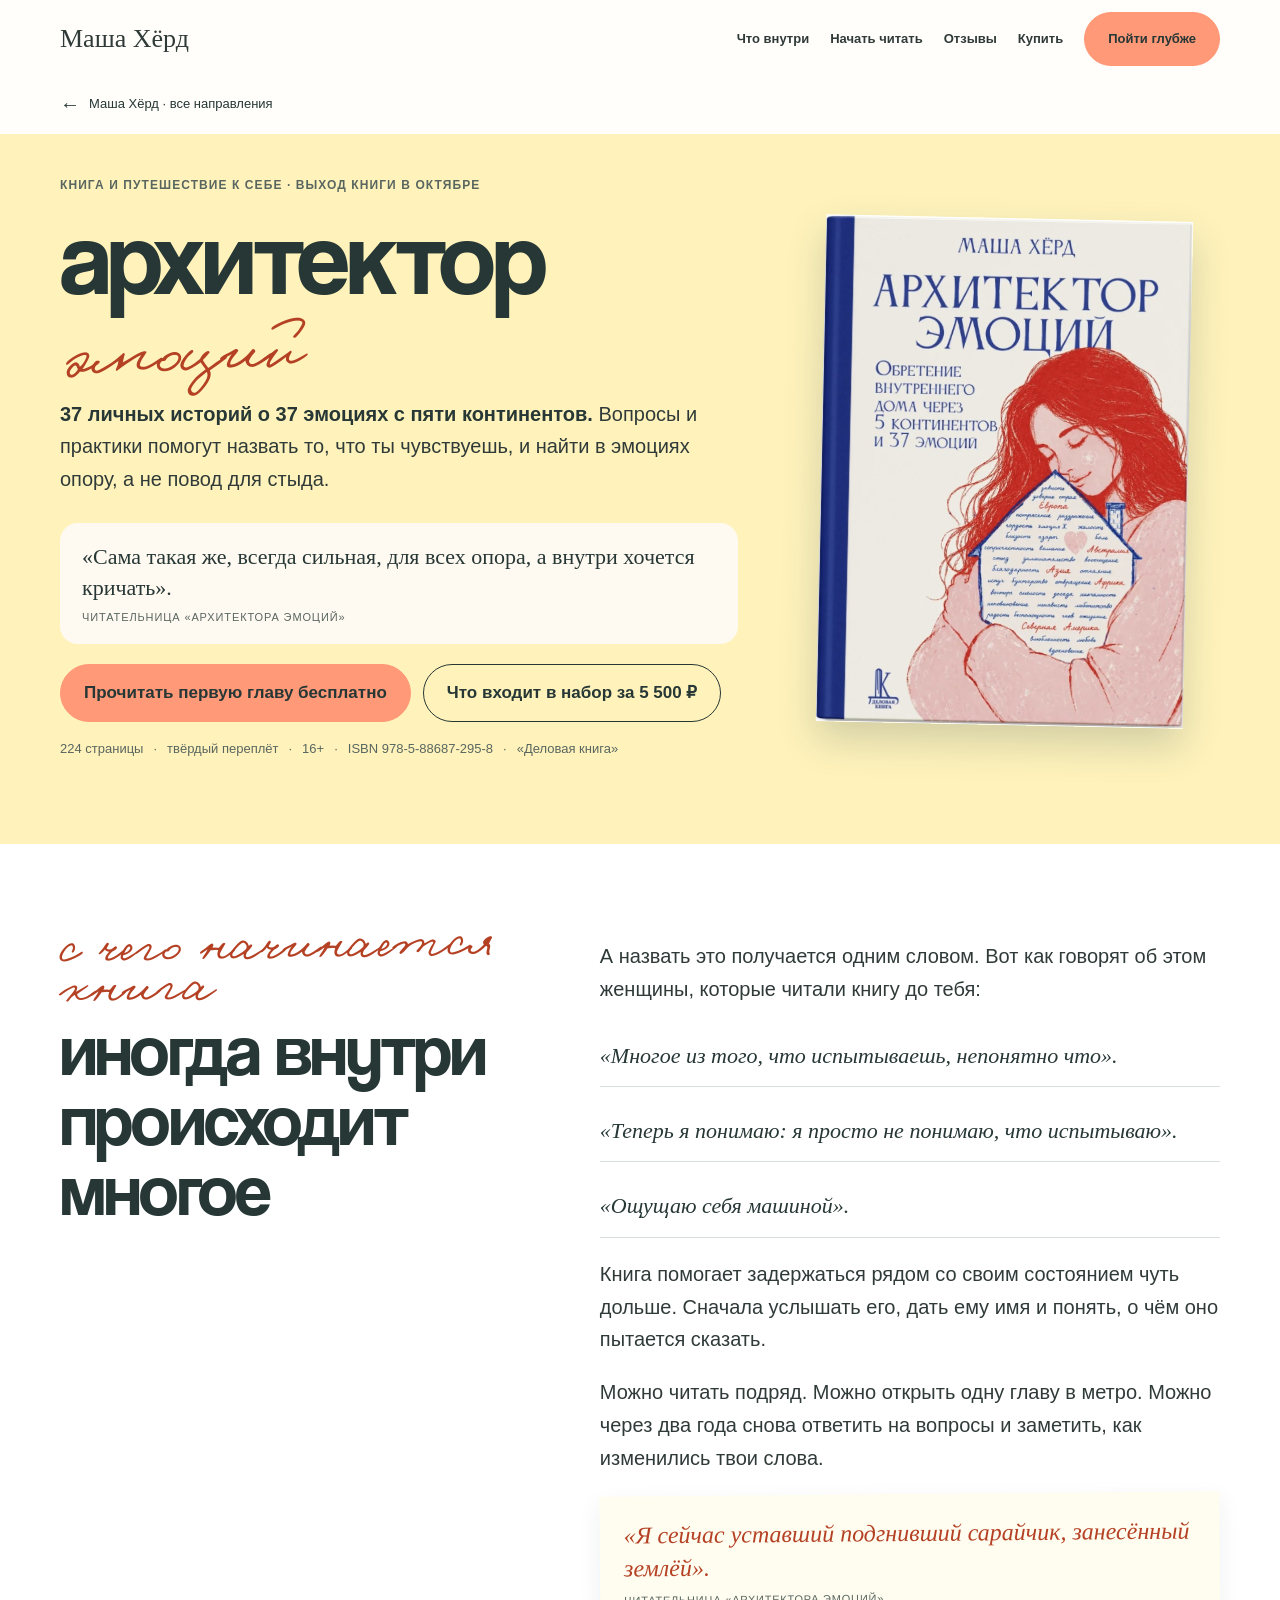
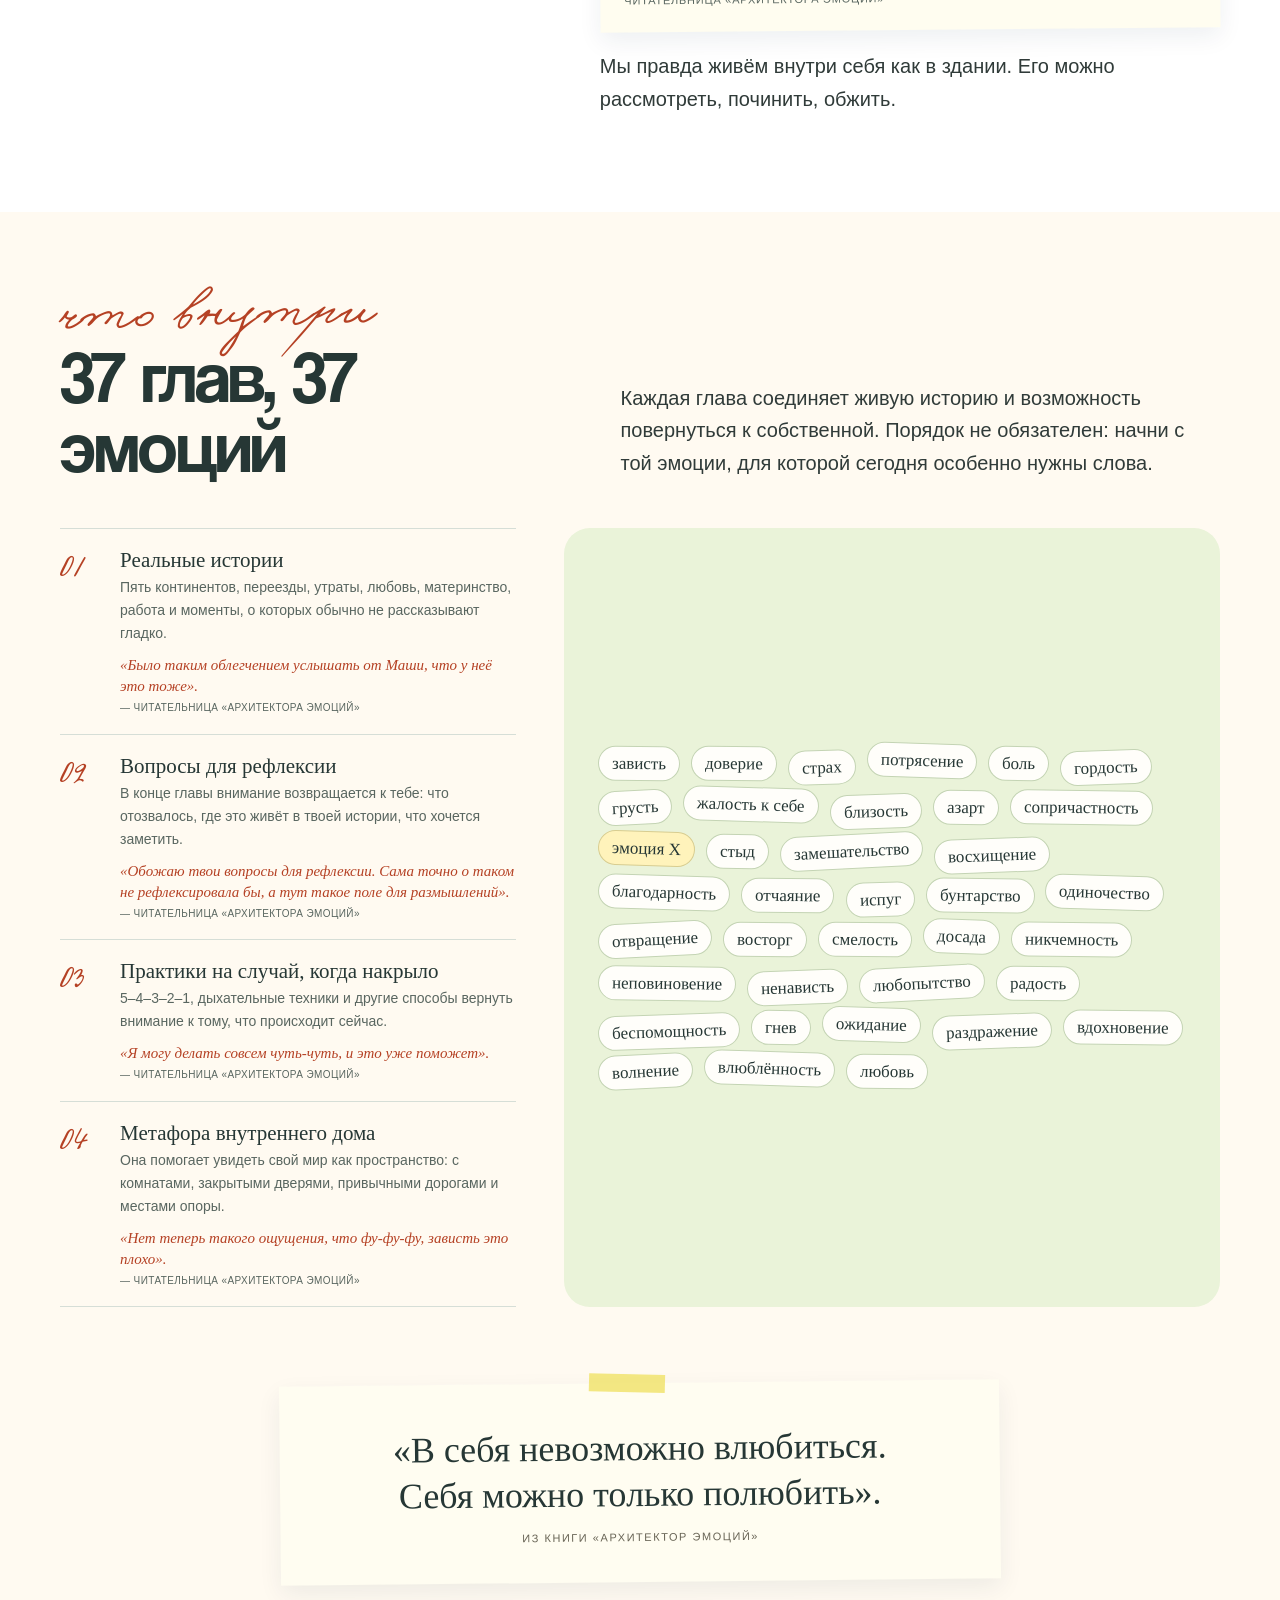
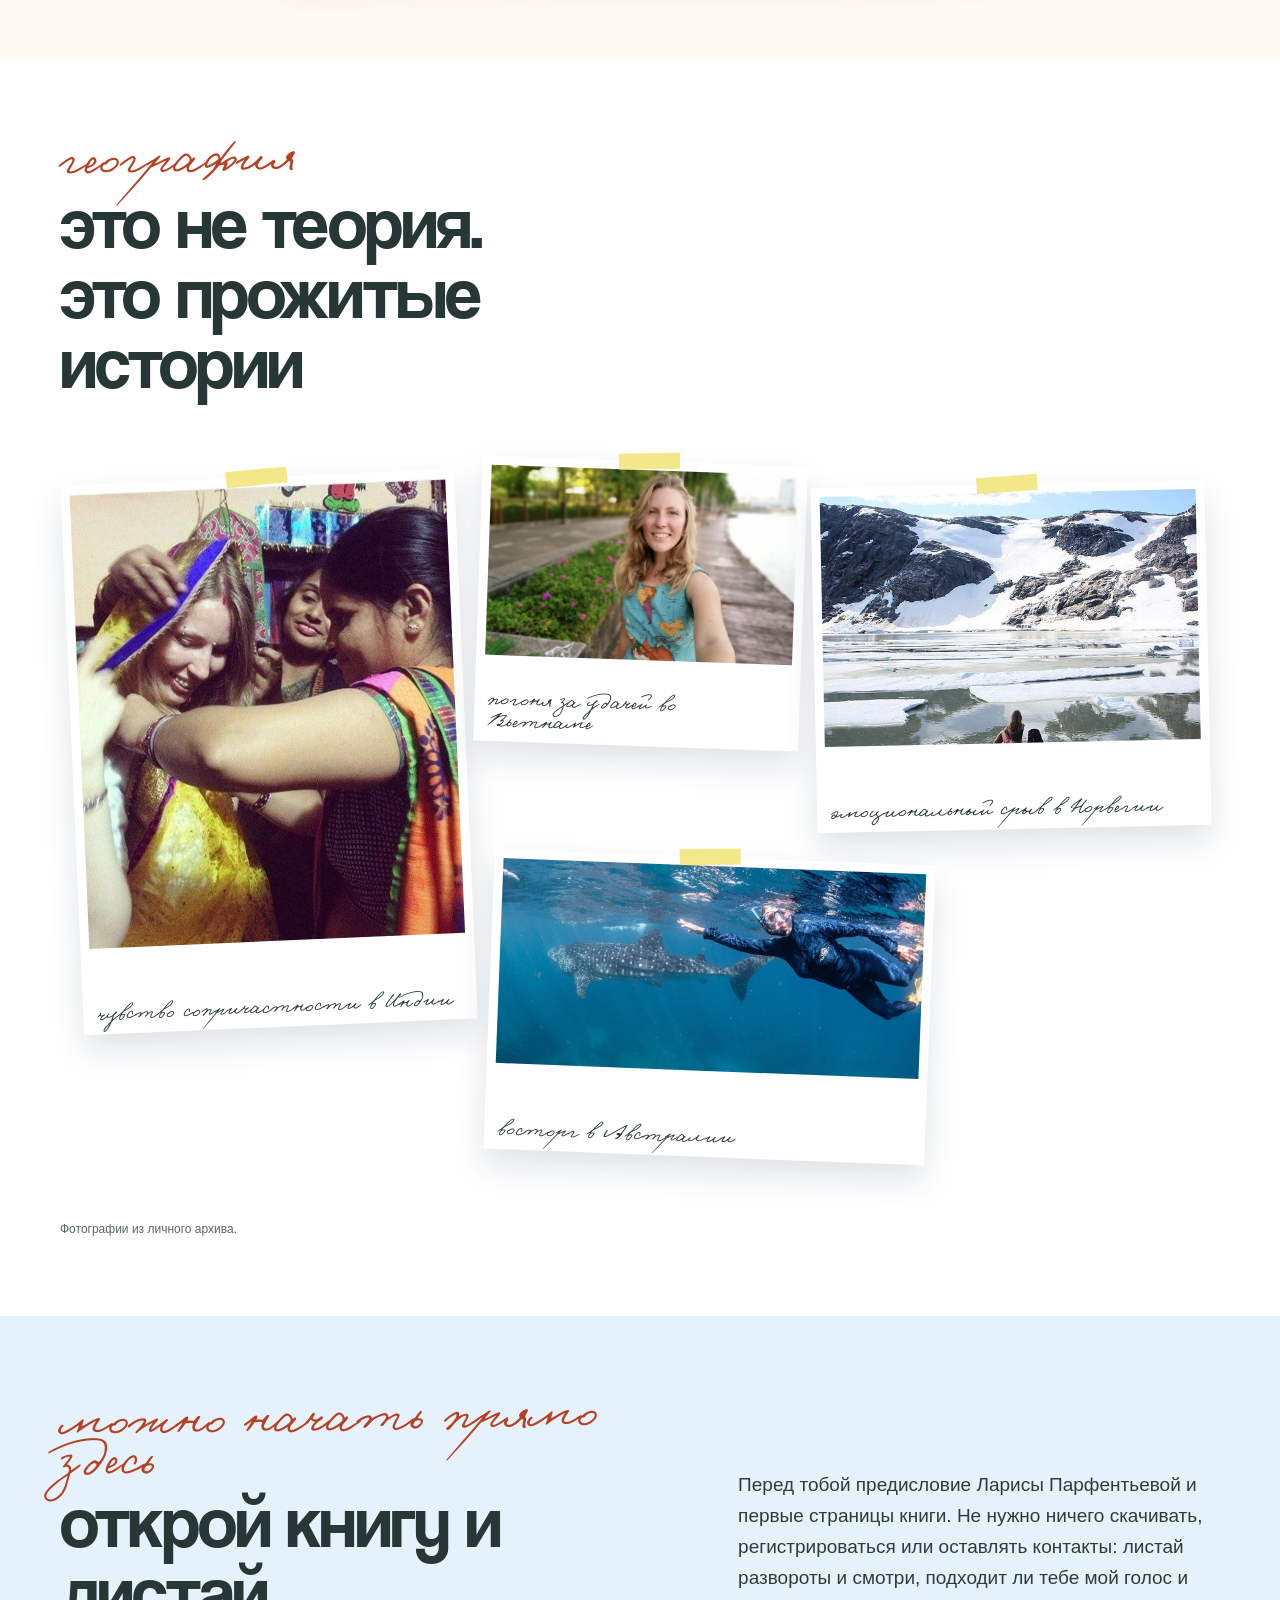
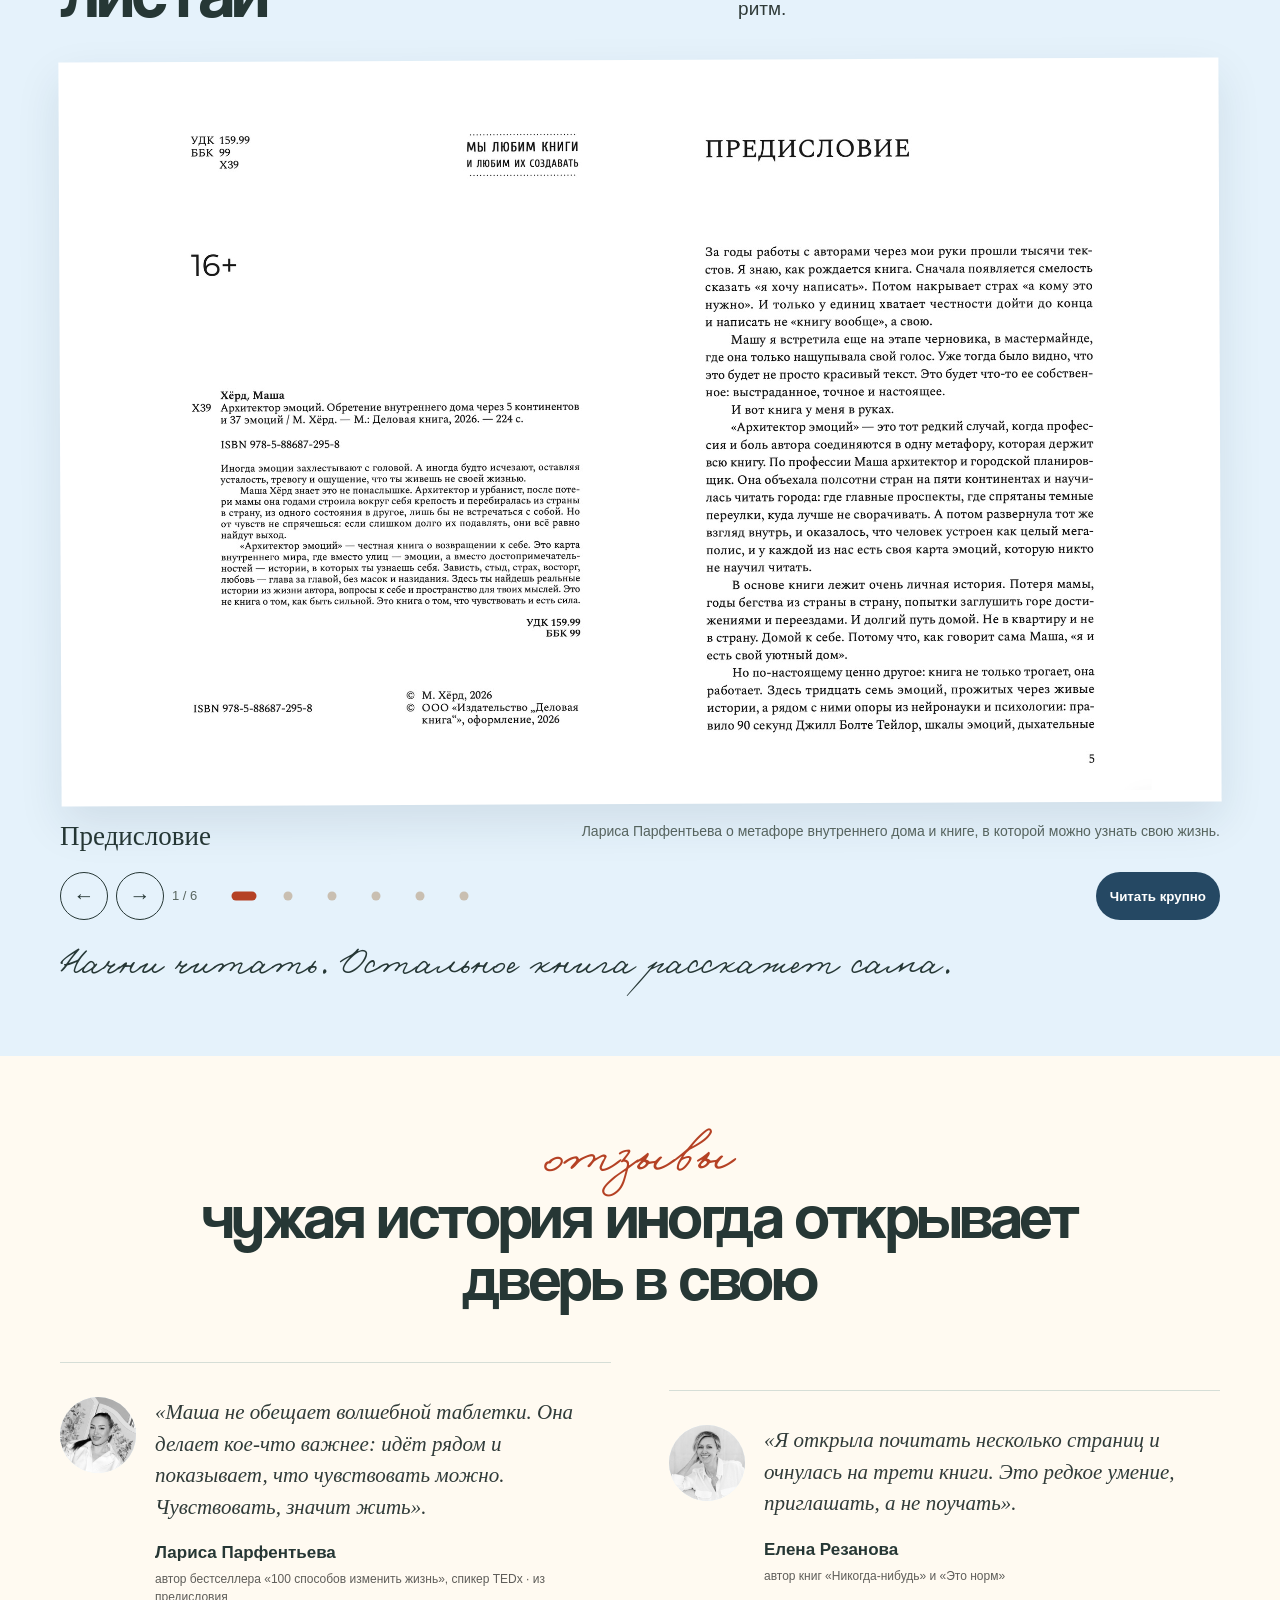
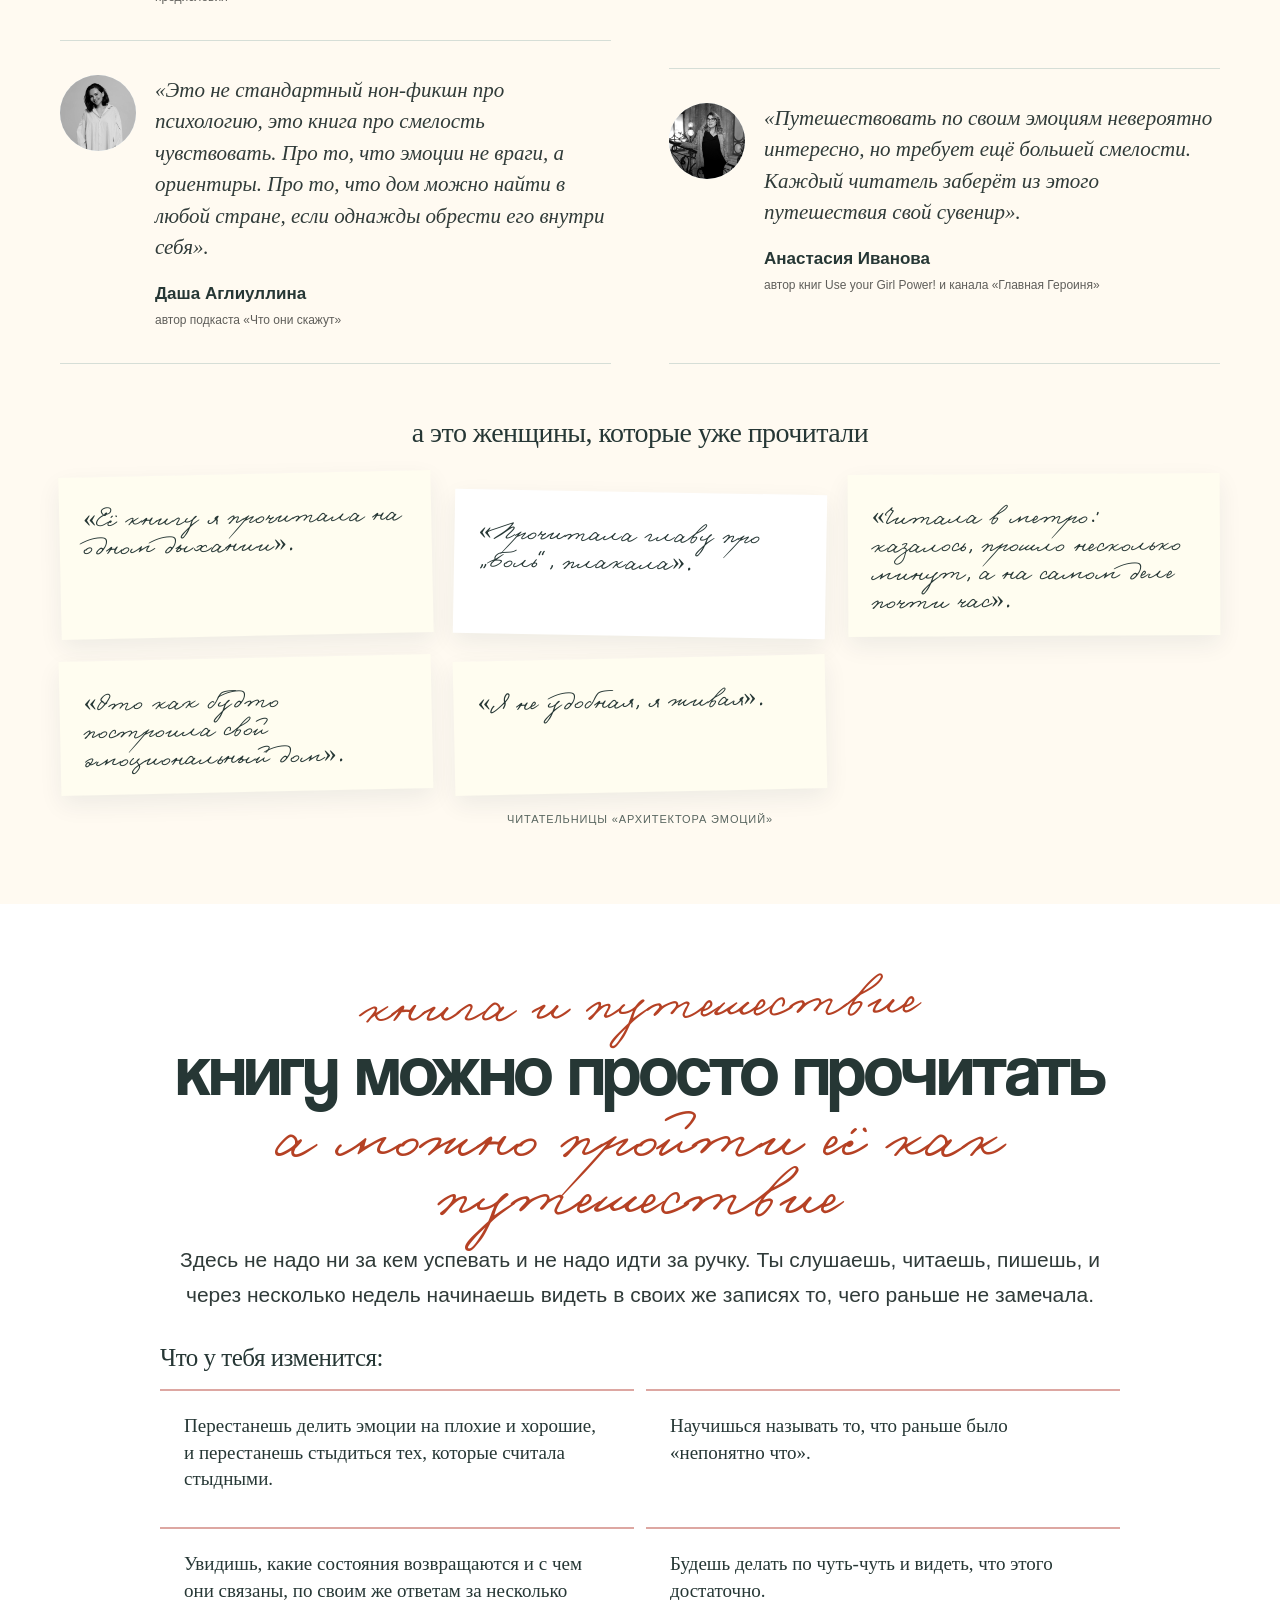
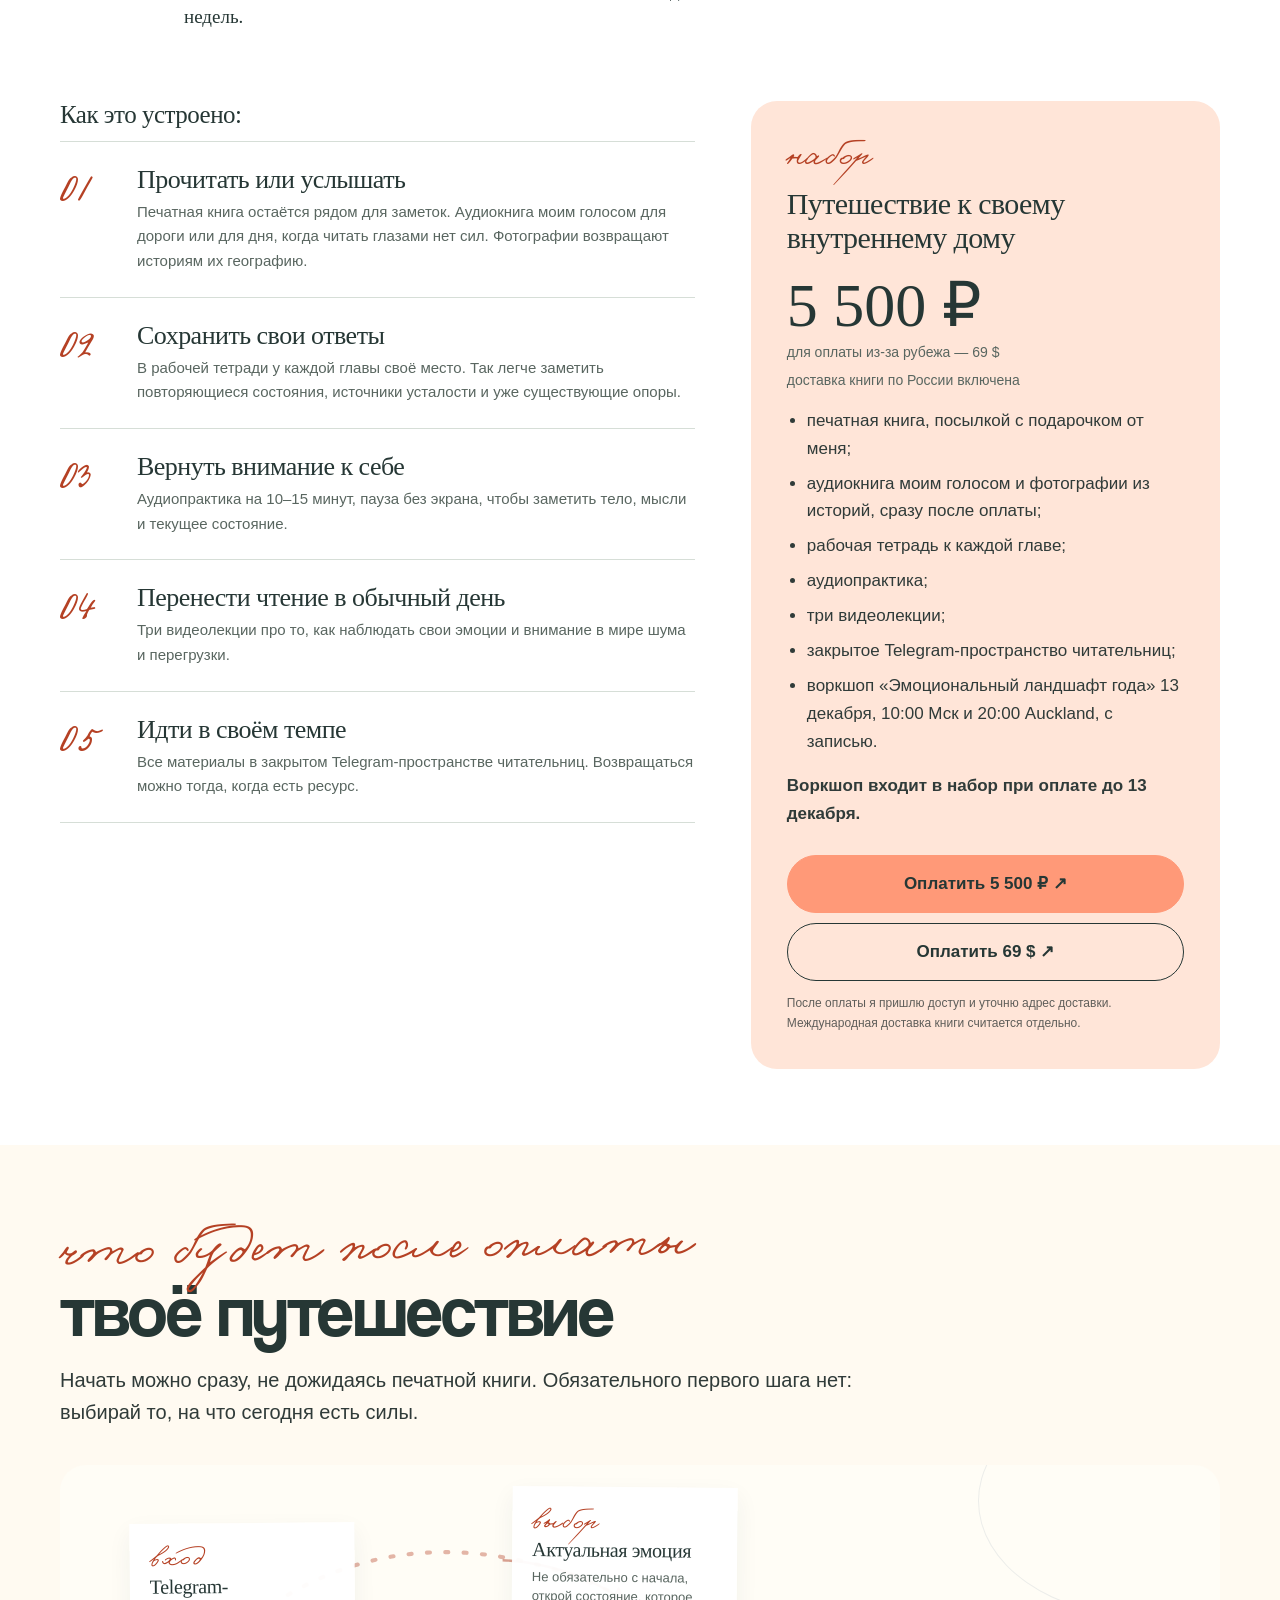
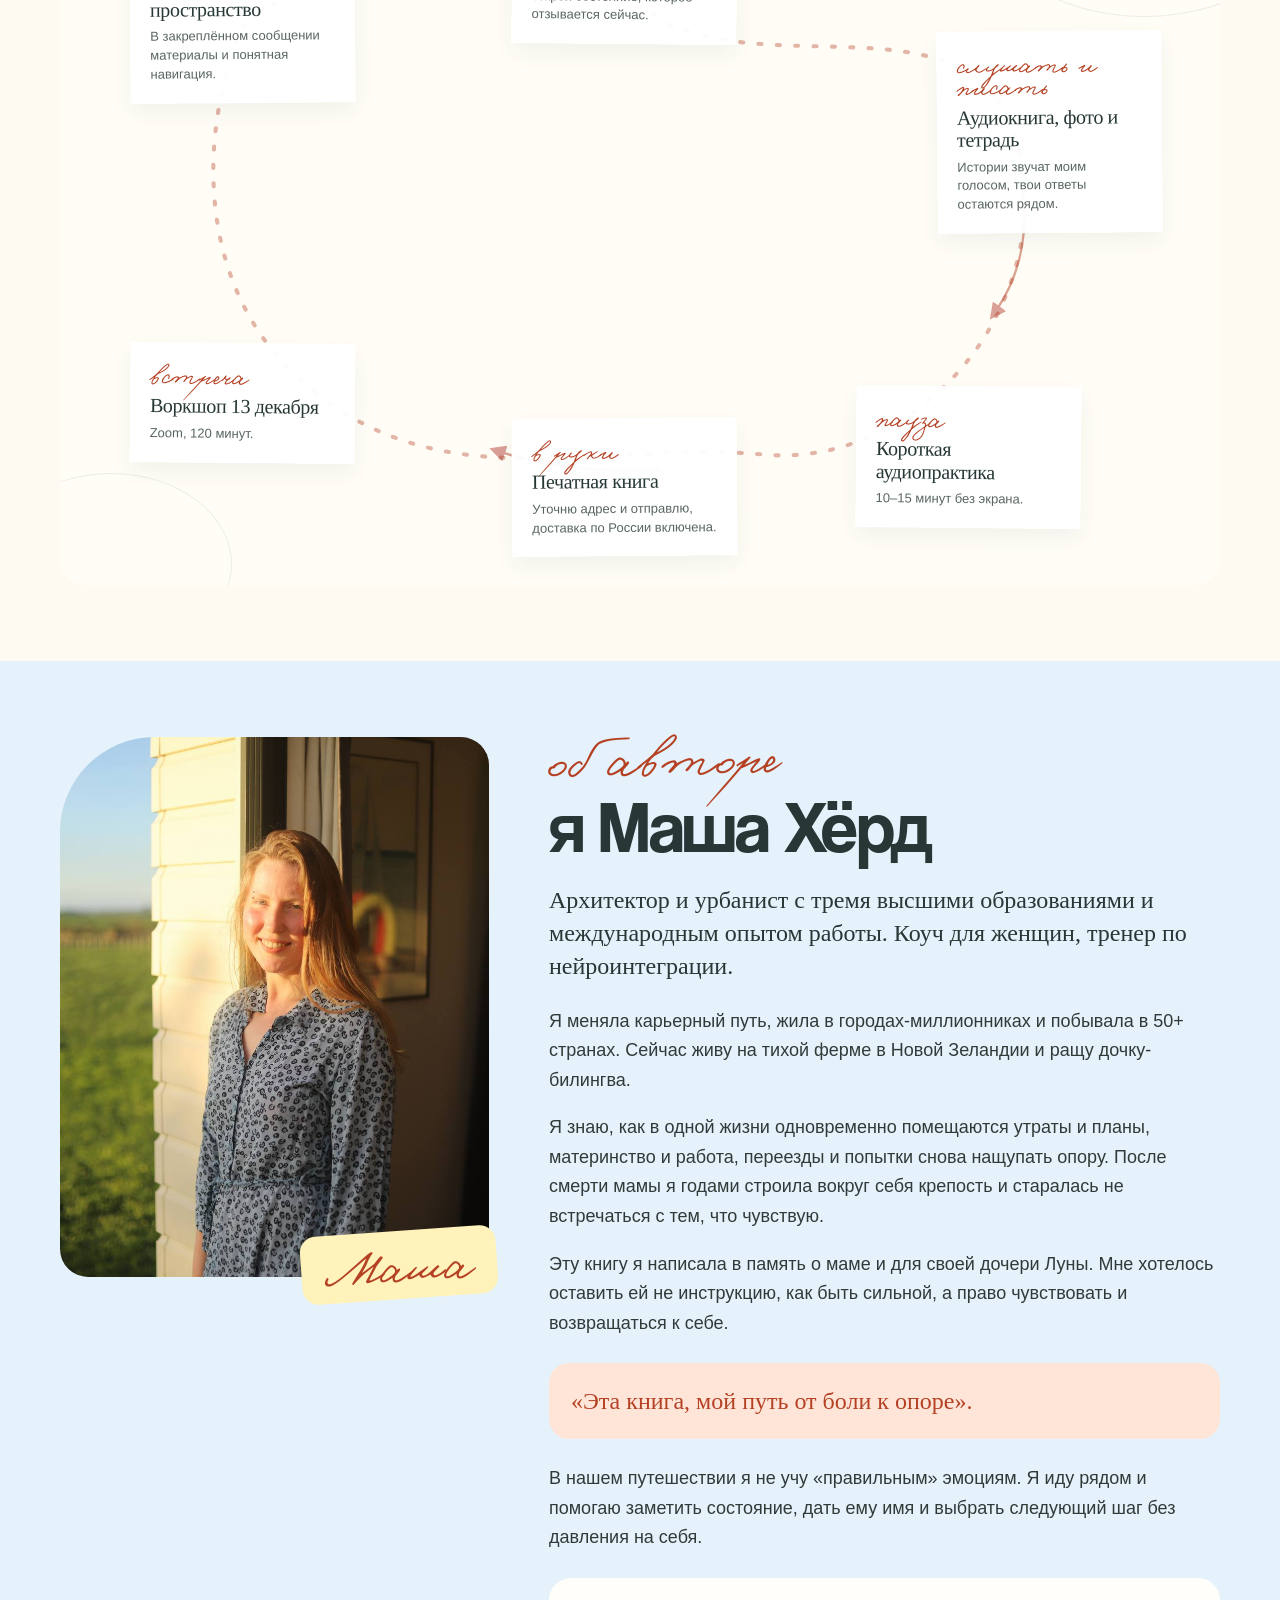
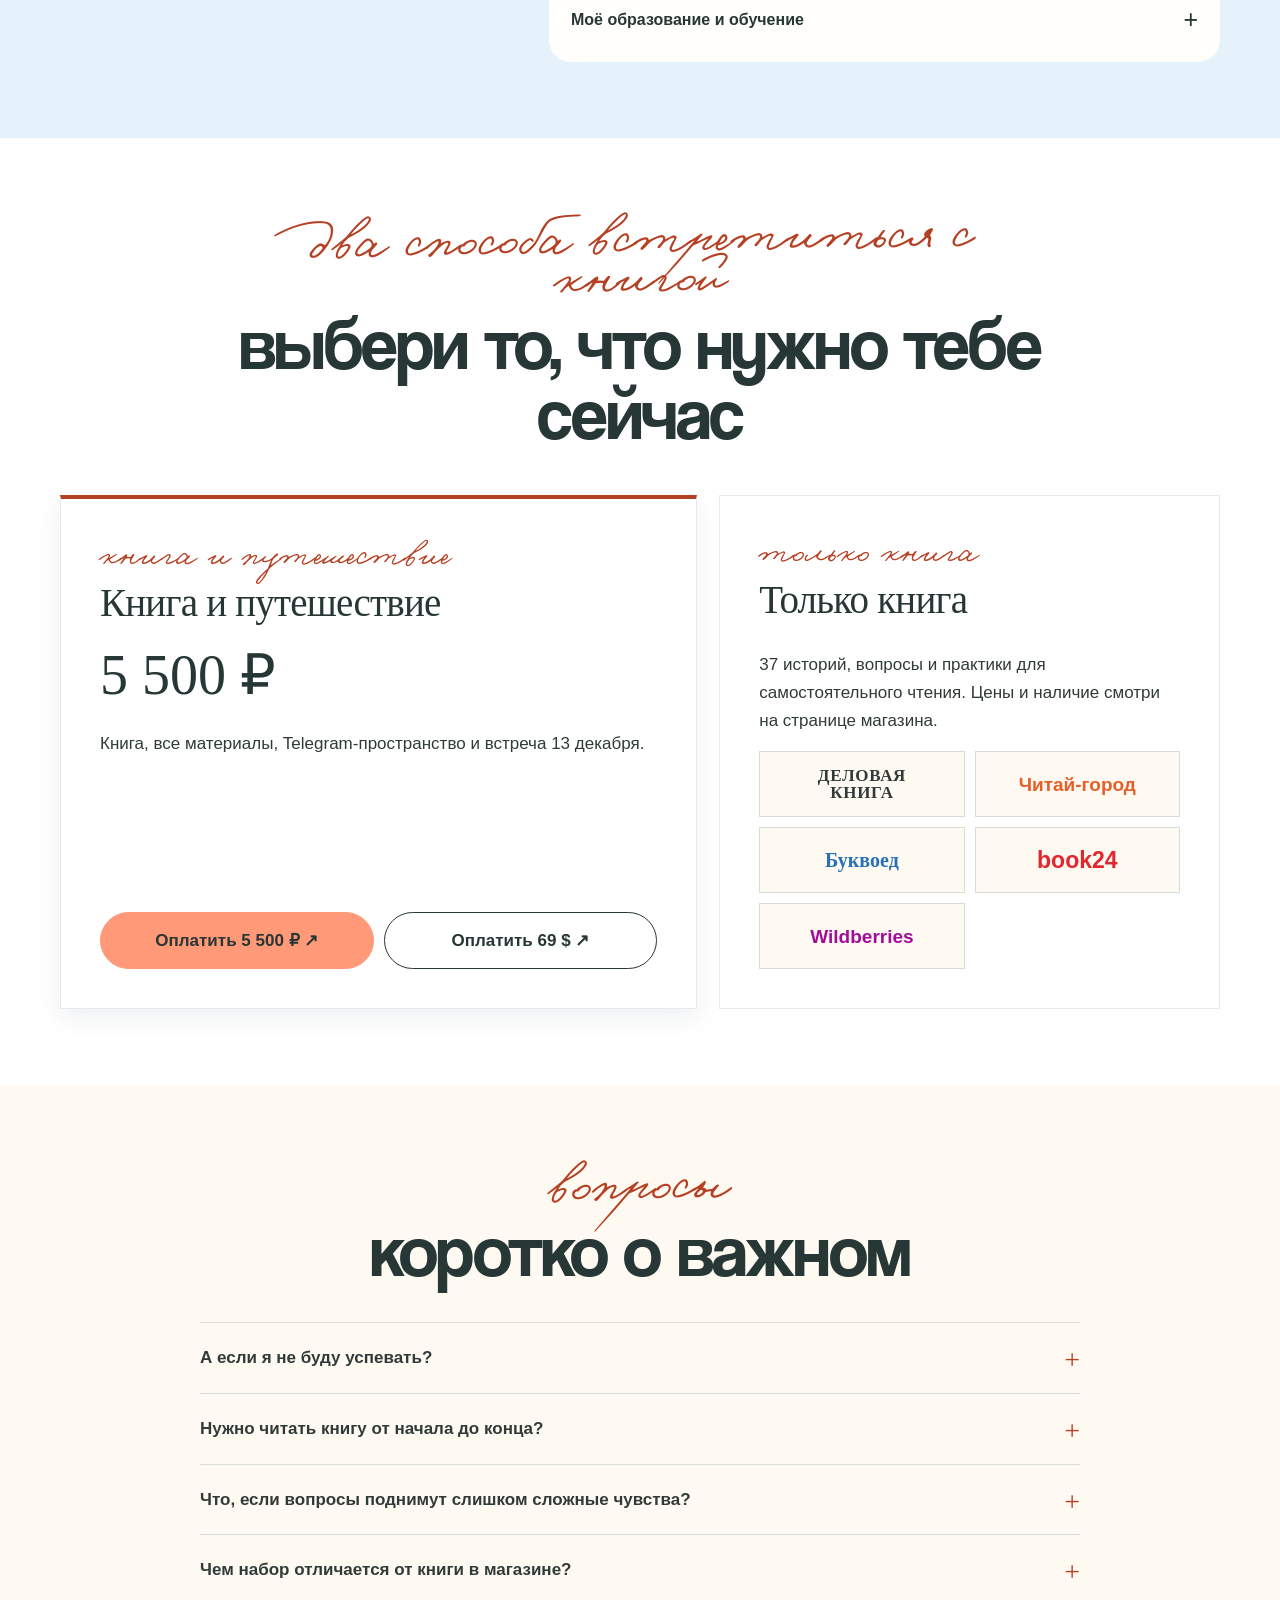
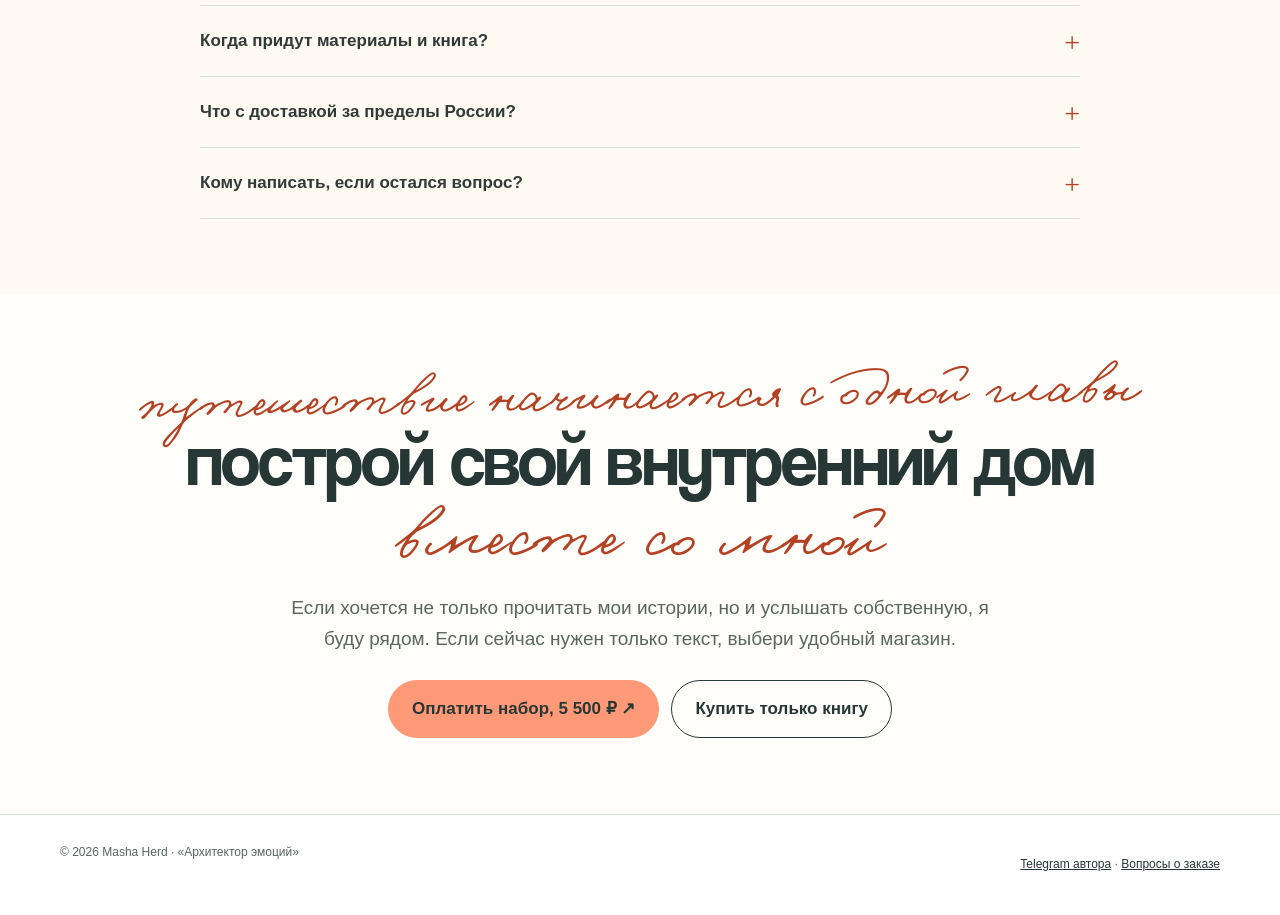
==== commit 0a5e0322: "feat(book): add Wildberries retailer link" ====
--- a/index.html
+++ b/index.html
@@ -22,7 +22,7 @@
 .companion-intro{text-align:center;max-width:960px;margin:0 auto 42px}.companion-intro .script{display:block;margin:4px 0 19px;font-size:68px;line-height:.85}.companion-intro p{font-size:21px}.companion-results{display:grid;grid-template-columns:1fr 1fr;gap:12px;margin:32px 0 48px;text-align:left}.companion-results h3{grid-column:1/-1;margin:0 0 5px;font-size:25px}.companion-result{padding:22px 24px;background:#fff;border-top:2px solid rgba(179,60,49,.45);color:var(--navy);font:19px/1.4 var(--serif)}.companion-result q{quotes:none}.companion-result cite{display:block;margin-top:8px;color:var(--muted);font:10px/1.4 var(--sans);font-style:normal;letter-spacing:.05em;text-transform:uppercase}.companion-logic{max-width:900px;margin:0 auto 50px;padding:27px 30px;background:#fffdf1;box-shadow:var(--soft);color:var(--navy);font:25px/1.45 var(--serif);text-align:center;transform:rotate(-.35deg)}.companion-grid{display:grid;grid-template-columns:1.15fr .85fr;gap:56px;align-items:start}.companion-how{margin-bottom:12px;font-size:25px}.companion-step{display:grid;grid-template-columns:58px 1fr;gap:19px;padding:23px 0;border-top:1px solid var(--line)}.companion-step:last-child{border-bottom:1px solid var(--line)}.companion-step__n{color:var(--brick);font:44px/1 var(--script)}.companion-step h3{margin-bottom:6px;font-size:26px}.companion-step p{margin:0;color:var(--muted);font-size:15px}.offer{position:sticky;top:24px;padding:36px;background:#fff;box-shadow:var(--soft)}.offer__tag{display:block;color:var(--brick);font:36px/.9 var(--script)}.offer__price{margin:22px 0 7px;color:var(--brick);font:62px/.95 var(--serif)}.offer__price small{display:block;margin-top:7px;color:var(--muted);font:14px/1.45 var(--sans)}.offer ul{padding-left:20px}.offer li{margin:7px 0}.offer .btn{width:100%;margin-top:10px}.offer__note{margin:13px 0 0;color:#5f5e5a;font-size:12px}
 .journey-head{max-width:840px;margin-bottom:36px}.journey-head p{font-size:20px}.journey-map{position:relative;height:720px;margin-top:10px;background:#fffdf6;box-shadow:inset 0 0 0 1px rgba(21,58,86,.06);overflow:hidden}.journey-map:before,.journey-map:after{content:"";position:absolute;border:1px solid rgba(21,58,86,.08);border-radius:50%}.journey-map:before{width:330px;height:230px;right:-90px;top:-80px}.journey-map:after{width:240px;height:180px;left:-70px;bottom:-70px}.route-svg{position:absolute;inset:4% 3%;width:94%;height:92%}.route-line{fill:none;stroke:var(--brick);stroke-width:4;stroke-linecap:round;stroke-dasharray:3 15;opacity:.38}.route-arrow{fill:none;stroke:var(--brick);stroke-width:2.3;opacity:.48;marker-end:url(#arrow)}.map-stop{position:absolute;z-index:2;width:225px;padding:22px 20px 19px;background:rgba(255,255,255,.96);box-shadow:0 9px 24px rgba(18,48,70,.06);transform:rotate(-.45deg)}.map-stop:nth-of-type(even){transform:rotate(.55deg)}.map-stop h3{font-size:20px}.map-stop p{margin:7px 0 0;color:var(--muted);font-size:13px;line-height:1.45}.map-stop small{display:block;margin:0 0 8px;color:var(--brick);font:28px/.8 var(--script)}.map-stop--1{left:6%;top:8%}.map-stop--2{left:39%;top:3%}.map-stop--3{right:5%;top:23%}.map-stop--4{right:12%;bottom:8%}.map-stop--5{left:39%;bottom:4%}.map-stop--6{left:6%;bottom:17%}
 .author{display:grid;grid-template-columns:.78fr 1.22fr;gap:72px;align-items:center}.author__photo{position:relative;padding:12px 12px 36px;background:#fff;box-shadow:var(--shadow);transform:rotate(1deg)}.author__photo:before{content:"";position:absolute;z-index:2;top:-10px;left:37%;width:92px;height:23px;background:rgba(240,227,103,.82);transform:rotate(-4deg)}.author__photo img{width:100%;height:590px;object-fit:cover;object-position:52% 30%;filter:saturate(.76) contrast(.98)}.author__photo:after{content:"Маша";position:absolute;right:22px;bottom:8px;color:var(--brick);font:68px/1 var(--script);transform:rotate(-4deg)}.author__lead{color:var(--navy);font:30px/1.38 var(--serif)}.author__copy>p{font-size:18px}.author__quote{margin:25px 0;padding-left:20px;border-left:3px solid var(--brick);color:var(--brick);font:27px/1.35 var(--serif)}.credentials{display:flex;flex-wrap:wrap;gap:8px;margin-top:24px}.credential{padding:8px 12px;border:1px solid rgba(21,58,86,.14);border-radius:999px;background:#fff;font-size:12px}
-.choice-head{text-align:center;max-width:840px;margin:0 auto 48px}.choice-head p{font-size:20px}.choice{display:grid;grid-template-columns:1.12fr .88fr;gap:22px}.choice-card{display:flex;flex-direction:column;padding:39px;background:#fff;border:1px solid rgba(21,58,86,.10)}.choice-card--main{border-top:4px solid var(--brick);box-shadow:var(--soft)}.choice-card__label{color:var(--brick);font:35px/.9 var(--script)}.choice-card h3{margin:12px 0;font-size:39px}.choice-card__price{margin:10px 0;color:var(--navy);font:56px/1 var(--serif)}.choice-card ul{padding-left:20px;margin:14px 0 24px}.choice-card li{margin:7px 0}.payment-actions{display:grid;grid-template-columns:1fr 1fr;gap:10px;margin-top:auto}.payment-actions .btn{padding-inline:16px}.payment-caveat{margin:12px 0 0;color:var(--muted);font-size:12px}.store-logos{display:grid;grid-template-columns:1fr 1fr;gap:10px;margin-top:auto}.store-logo{display:grid;place-items:center;min-height:66px;padding:10px;border:1px solid var(--line);background:var(--cream);text-decoration:none;text-align:center;transition:.2s transform,.2s border-color}.store-logo:hover{transform:translateY(-2px);border-color:var(--brick)}.store-logo--delovo{font:700 17px/1.05 var(--serif);letter-spacing:.04em}.store-logo--chitai{color:#e65f28;font:900 19px/1 var(--sans)}.store-logo--bookvoed{color:#2671b9;font:700 20px/1 var(--serif)}.store-logo--book24{color:#e1262f;font:900 23px/1 var(--sans)}.store-note{margin:14px 0 0;color:var(--muted);font-size:12px}
+.choice-head{text-align:center;max-width:840px;margin:0 auto 48px}.choice-head p{font-size:20px}.choice{display:grid;grid-template-columns:1.12fr .88fr;gap:22px}.choice-card{display:flex;flex-direction:column;padding:39px;background:#fff;border:1px solid rgba(21,58,86,.10)}.choice-card--main{border-top:4px solid var(--brick);box-shadow:var(--soft)}.choice-card__label{color:var(--brick);font:35px/.9 var(--script)}.choice-card h3{margin:12px 0;font-size:39px}.choice-card__price{margin:10px 0;color:var(--navy);font:56px/1 var(--serif)}.choice-card ul{padding-left:20px;margin:14px 0 24px}.choice-card li{margin:7px 0}.payment-actions{display:grid;grid-template-columns:1fr 1fr;gap:10px;margin-top:auto}.payment-actions .btn{padding-inline:16px}.payment-caveat{margin:12px 0 0;color:var(--muted);font-size:12px}.store-logos{display:grid;grid-template-columns:1fr 1fr;gap:10px;margin-top:auto}.store-logo{display:grid;place-items:center;min-height:66px;padding:10px;border:1px solid var(--line);background:var(--cream);text-decoration:none;text-align:center;transition:.2s transform,.2s border-color}.store-logo:hover{transform:translateY(-2px);border-color:var(--brick)}.store-logo--delovo{font:700 17px/1.05 var(--serif);letter-spacing:.04em}.store-logo--chitai{color:#e65f28;font:900 19px/1 var(--sans)}.store-logo--bookvoed{color:#2671b9;font:700 20px/1 var(--serif)}.store-logo--book24{color:#e1262f;font:900 23px/1 var(--sans)}.store-logo--wb{color:#a20c9d;font:800 19px/1 var(--sans)}.store-note{margin:14px 0 0;color:var(--muted);font-size:12px}
 .faq{max-width:880px;margin:auto}.faq h2{text-align:center;margin-bottom:38px}.faq details{padding:21px 0;border-top:1px solid var(--line)}.faq details:last-child{border-bottom:1px solid var(--line)}.faq summary{position:relative;padding-right:40px;cursor:pointer;list-style:none;font-weight:700}.faq summary:after{content:"+";position:absolute;right:0;color:var(--brick);font:28px var(--serif)}.faq details[open] summary:after{content:"−"}.faq p{color:var(--muted)}.final{text-align:center}.final h2{max-width:980px;margin:auto}.final .script{display:block;margin:8px 0 26px;font-size:clamp(44px,5.5vw,72px);line-height:.92}.final p{max-width:720px;margin:0 auto 26px;color:var(--muted);font-size:19px}.final .actions{justify-content:center}.footer{padding:28px 0;background:#fff;border-top:1px solid var(--line);color:var(--muted);font-size:12px}.footer__in{display:flex;justify-content:space-between;gap:24px}.footer a,.faq a{display:inline-flex;align-items:center;min-height:44px;color:var(--navy)}
 @media(max-width:950px){.hero__grid,.recognition,.inside-head,.inside-grid,.archive-head,.reader-head,.companion-grid,.promise,.author{grid-template-columns:1fr}.book-stage{min-height:540px}.micro-notes{grid-template-columns:1fr}.micro-note:nth-child(2){margin-top:0}.photo-essay{min-height:940px}.photo-story:nth-child(1){width:49%;height:500px}.photo-story:nth-child(2){left:52%;width:45%;height:340px}.photo-story:nth-child(3){right:0;top:39%;width:48%;height:400px}.photo-story:nth-child(4){left:5%;top:59%;width:49%;height:330px}.endorsement-spread{grid-template-columns:1fr}.promise{gap:30px}.endorsement:nth-child(even){margin-top:0}.endorsement:nth-child(3){border-bottom:0}.offer{position:static}.journey-map{height:860px}.map-stop--1{left:5%;top:5%}.map-stop--2{left:auto;right:5%;top:7%}.map-stop--3{right:4%;top:35%}.map-stop--4{right:7%;bottom:5%}.map-stop--5{left:5%;bottom:7%}.map-stop--6{left:3%;bottom:auto;top:39%}.author__photo{max-width:600px}.choice{grid-template-columns:1fr}}
 @media(max-width:640px){body{font-size:16px}.wrap{width:min(100% - 30px,1160px)}.section{padding:66px 0;overflow:hidden}h2{font-size:42px}.eyebrow{font-size:44px}.nav__links a:not(.btn){display:none}.nav .btn{min-height:44px;padding:10px 13px;white-space:nowrap}.brand{font-size:21px}.hero{min-height:auto;padding-top:105px}.hero__grid{gap:18px}.hero__voice{font-size:22px}.hero__lead{font-size:18px}.actions{display:grid}.actions .btn{width:100%}.hero__micro span+span:before{content:none}.book-stage{min-height:445px}.book-stage img{width:74%}.book-seal{left:0;bottom:29px}.recognition{gap:30px}.recognition__lead{font-size:26px}.recognition__copy p{font-size:18px}.micro-note{font-size:36px}.inside-head{gap:21px}.inside-grid{gap:28px}.emotion-cloud{padding:21px;gap:8px}.emotion{padding:7px 10px;font-size:15px}.book-quote{padding:35px 20px 29px;font-size:28px}.book-quote span{white-space:normal}.archive-head{gap:21px}.photo-essay{min-height:860px}.photo-story{padding:7px 7px 29px}.photo-story span{font-size:19px}.photo-story:nth-child(1){left:1%;top:2%;width:58%;height:350px}.photo-story:nth-child(2){left:52%;top:8%;width:46%;height:255px}.photo-story:nth-child(3){right:1%;top:61%;width:56%;height:300px}.photo-story:nth-child(4){left:2%;top:47%;width:47%;height:235px}.reader-head{gap:20px}.slide__paper{padding:6px}.slide__caption{display:block}.slide__caption span{display:block;margin-top:7px}.reader-open{right:12px;bottom:12px}.reader-note{font-size:31px}.lightbox{padding:14px}.lightbox img{width:260vw}.endorsement-spread{gap:0}.endorsement{grid-template-columns:62px 1fr;gap:14px;padding:27px 0}.endorsement__portrait{width:62px;height:62px}.endorsement q{font-size:18px}.reader-quotes,.companion-results{grid-template-columns:1fr}.reader-quote:nth-child(2){margin-top:0}.promise-quote{padding:31px 24px;font-size:24px}.companion-intro .script{font-size:50px}.companion-intro p{font-size:18px}.companion-logic{padding:24px 19px;font-size:21px}.companion-step{grid-template-columns:45px 1fr}.offer{padding:27px 22px}.offer__price{font-size:51px}.journey-map{height:auto;padding:28px 18px 28px 45px;display:grid;gap:28px}.route-svg,.map-landmark{display:none}.journey-map:before{left:25px;top:35px;bottom:35px;width:auto;height:auto;right:auto;border:0;border-left:2px dashed rgba(179,60,49,.35);border-radius:0}.journey-map:after{display:none}.map-stop,.map-stop--1,.map-stop--2,.map-stop--3,.map-stop--4,.map-stop--5,.map-stop--6{position:relative;inset:auto;width:100%;transform:none!important}.author{gap:34px}.author__photo img{height:470px}.author__lead{font-size:25px}.choice-card{padding:29px 22px}.choice-card h3{font-size:33px}.choice-card__price{font-size:47px}.payment-actions{grid-template-columns:1fr}.store-logos{grid-template-columns:1fr 1fr}.final .actions{display:grid}.footer__in{display:block}.footer__in>div+div{margin-top:8px}}
@@ -102,7 +102,7 @@
 <section class="section white" id="choose"><div class="wrap">
 <div class="choice-head"><span class="eyebrow">два способа встретиться с книгой</span><h2>выбери то, что нужно тебе сейчас</h2></div>
 <div class="choice"><article class="choice-card choice-card--main"><span class="choice-card__label">книга и путешествие</span><h3>Книга и путешествие</h3><div class="choice-card__price">5 500 ₽</div><p>Книга, все материалы, Telegram-пространство и встреча 13 декабря.</p><div class="payment-actions"><a class="btn btn--brick" href="https://app.lava.top/products/d5431142-c9b0-415c-b6c9-d15684a8bcce/a5f59133-96d3-4bd1-894f-23c11cb9dd9f?currency=RUB" rel="noopener" target="_blank">Оплатить 5 500 ₽ ↗</a><a class="btn btn--line" href="https://buy.stripe.com/cNi7sMggugKz8aKcUB2Ry13" rel="noopener" target="_blank">Оплатить 69 $ ↗</a></div></article>
-<article class="choice-card" id="shops"><span class="choice-card__label">только книга</span><h3>Только книга</h3><p>37 историй, вопросы и практики для самостоятельного чтения. Цены и наличие смотри на странице магазина.</p><div class="store-logos"><a aria-label="Купить в издательстве Деловая книга" class="store-logo store-logo--delovo" href="https://delovebook.ru/herd" rel="noopener" target="_blank">ДЕЛОВАЯ<br/>КНИГА</a><a aria-label="Купить в Читай-городе" class="store-logo store-logo--chitai" href="https://www.chitai-gorod.ru/product/arhitektor-emocij-obretenie-vnutrennego-doma-cerez-5-kontinentov-i-37-emocij-3176401" rel="noopener" target="_blank">Читай-город</a><a aria-label="Купить в Буквоеде" class="store-logo store-logo--bookvoed" href="https://www.bookvoed.ru/product/arhitektor-emocij-obretenie-vnutrennego-doma-cerez-5-kontinentov-i-37-emocij-8843683" rel="noopener" target="_blank">Буквоед</a><a aria-label="Купить на Book24" class="store-logo store-logo--book24" href="https://book24.ru/product/arhitektor-emocij-obretenie-vnutrennego-doma-cerez-5-kontinentov-i-37-emocij-8843683/" rel="noopener" target="_blank">book24</a></div></article></div>
+<article class="choice-card" id="shops"><span class="choice-card__label">только книга</span><h3>Только книга</h3><p>37 историй, вопросы и практики для самостоятельного чтения. Цены и наличие смотри на странице магазина.</p><div class="store-logos"><a aria-label="Купить в издательстве Деловая книга" class="store-logo store-logo--delovo" href="https://delovebook.ru/herd" rel="noopener" target="_blank">ДЕЛОВАЯ<br/>КНИГА</a><a aria-label="Купить в Читай-городе" class="store-logo store-logo--chitai" href="https://www.chitai-gorod.ru/product/arhitektor-emocij-obretenie-vnutrennego-doma-cerez-5-kontinentov-i-37-emocij-3176401" rel="noopener" target="_blank">Читай-город</a><a aria-label="Купить в Буквоеде" class="store-logo store-logo--bookvoed" href="https://www.bookvoed.ru/product/arhitektor-emocij-obretenie-vnutrennego-doma-cerez-5-kontinentov-i-37-emocij-8843683" rel="noopener" target="_blank">Буквоед</a><a aria-label="Купить на Book24" class="store-logo store-logo--book24" href="https://book24.ru/product/arhitektor-emocij-obretenie-vnutrennego-doma-cerez-5-kontinentov-i-37-emocij-8843683/" rel="noopener" target="_blank">book24</a><a aria-label="Купить на Wildberries" class="store-logo store-logo--wb" href="https://www.wildberries.ru/catalog/1624297956/detail.aspx" rel="noopener" target="_blank">Wildberries</a></div></article></div>
 </div></section>
 <section class="section cream"><div class="wrap faq"><span class="eyebrow" style="display:block;text-align:center">вопросы</span><h2>коротко о важном</h2>
 <details><summary>А если я не буду успевать?</summary><p>Догонять нечего. Расписания нет, дата одна, встреча 13 декабря. Можно открыть одну эмоцию, прочитать главу и закрыть книгу на две недели. Материалы остаются с тобой.</p></details>
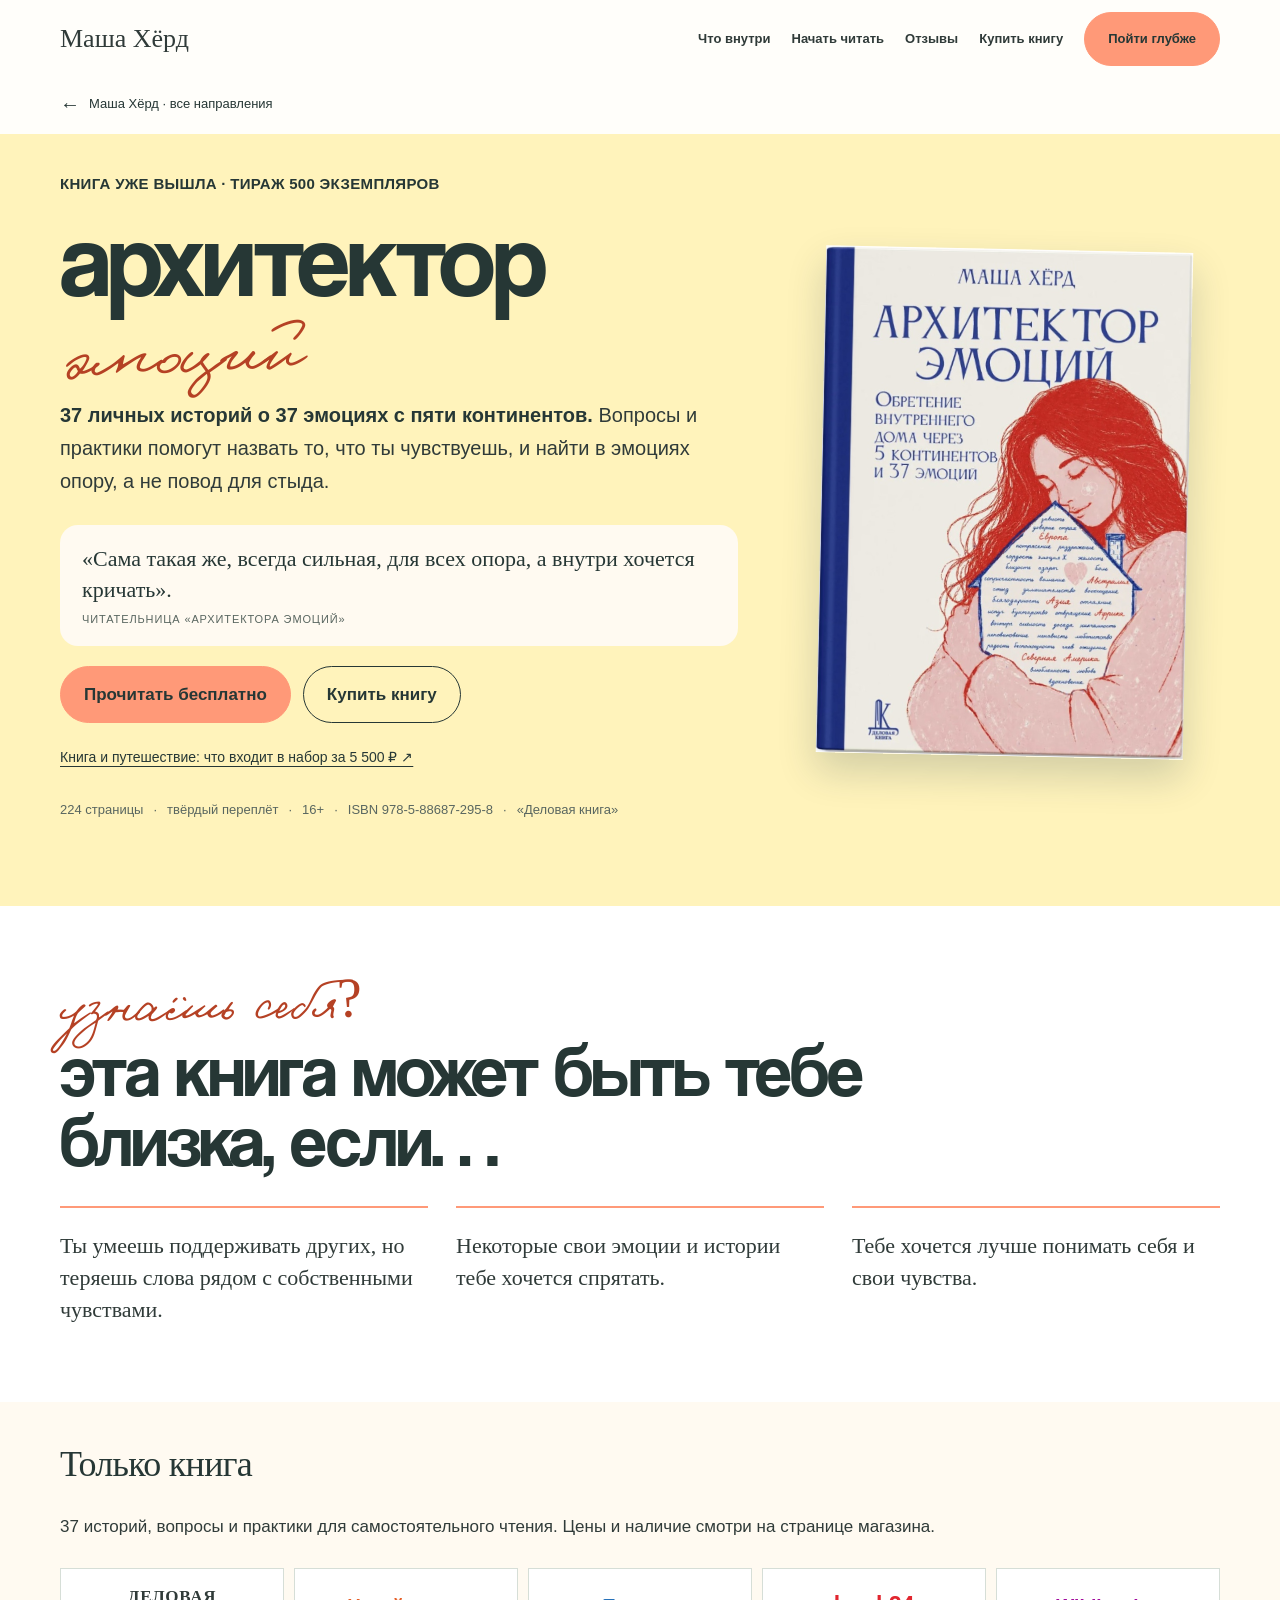
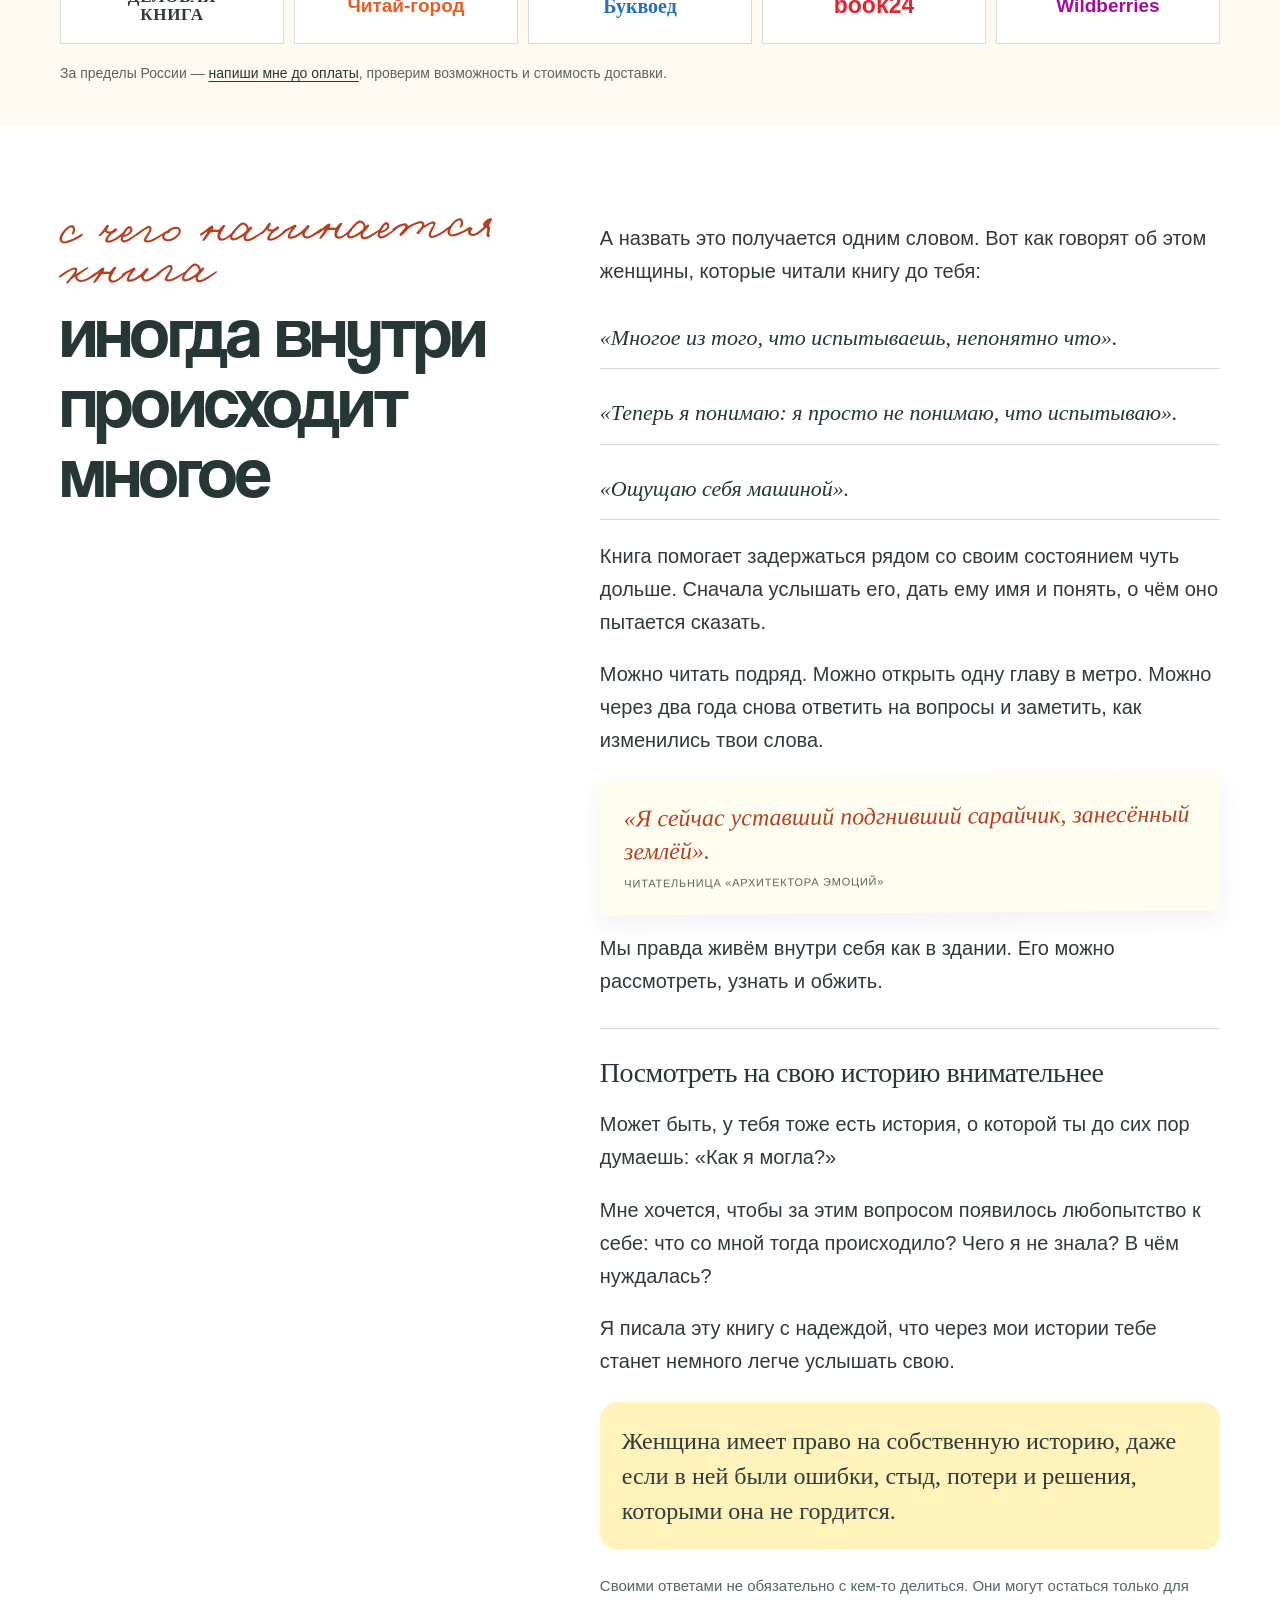
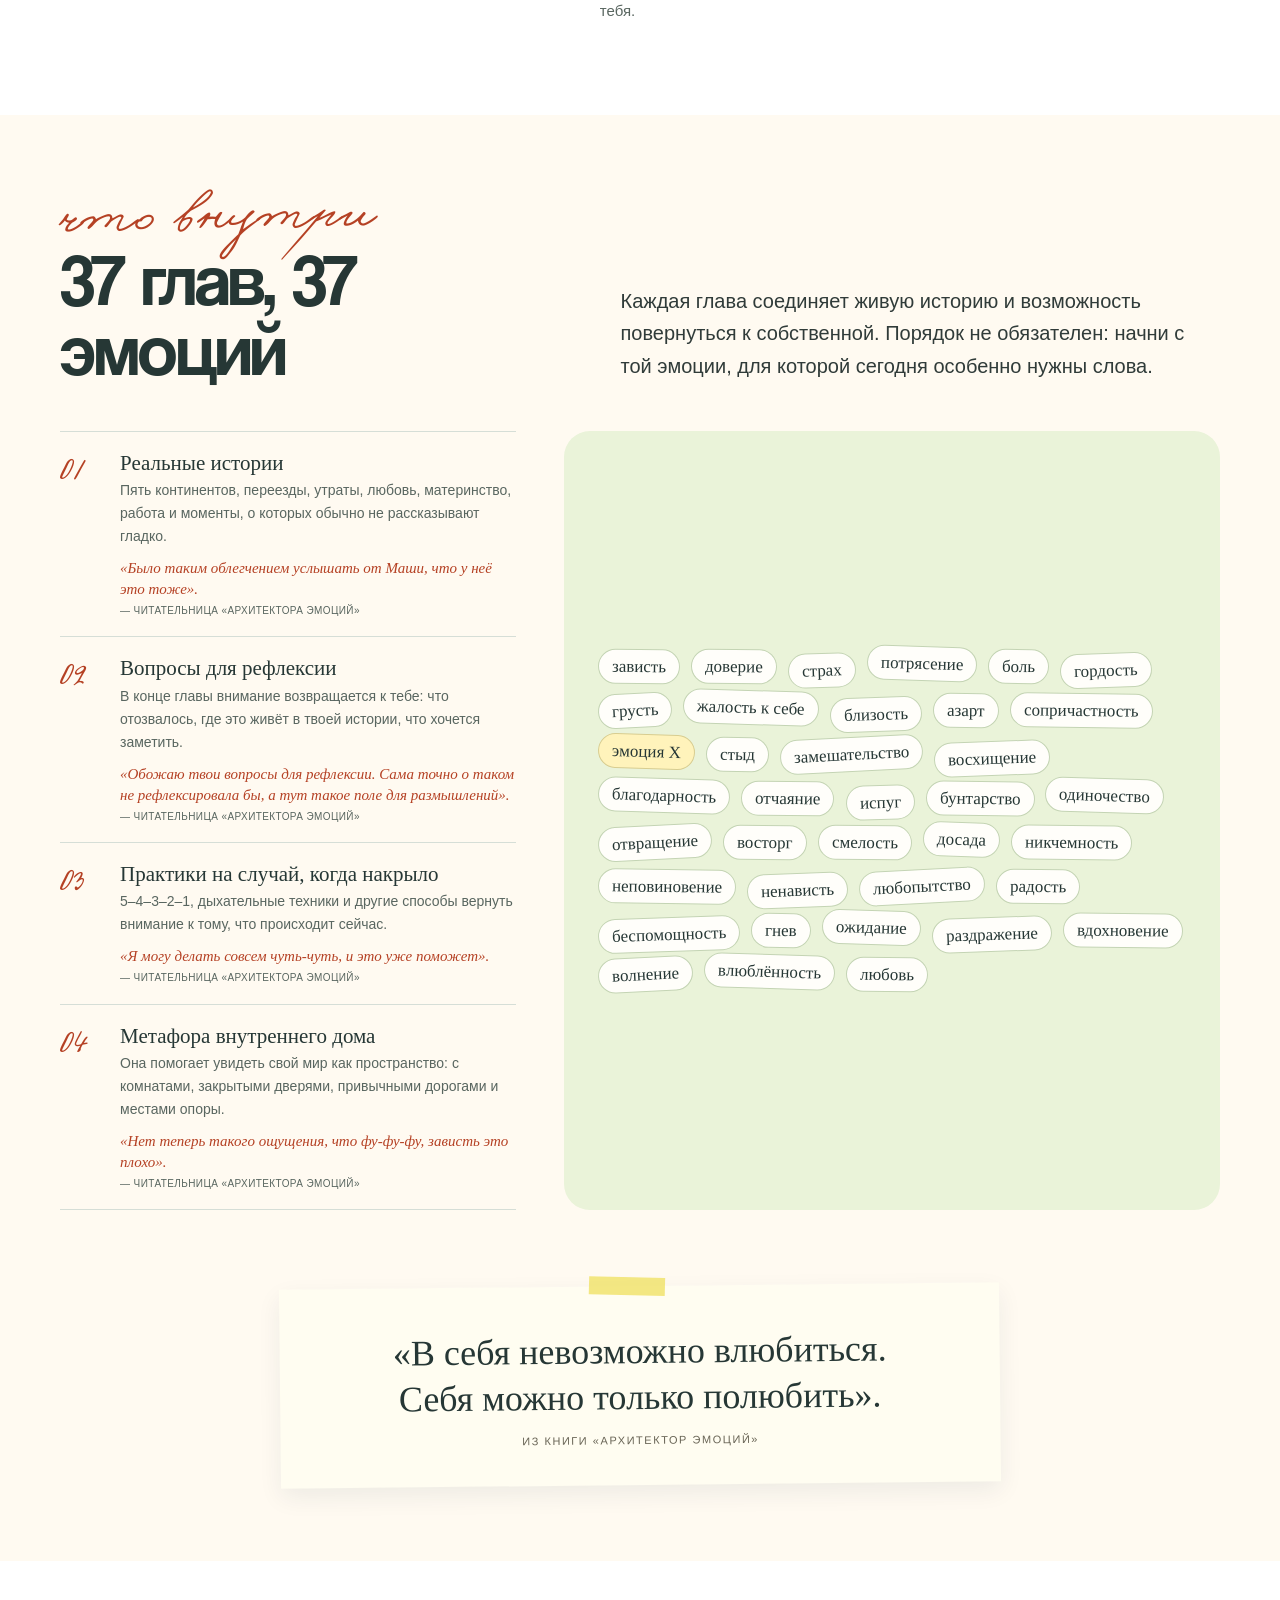
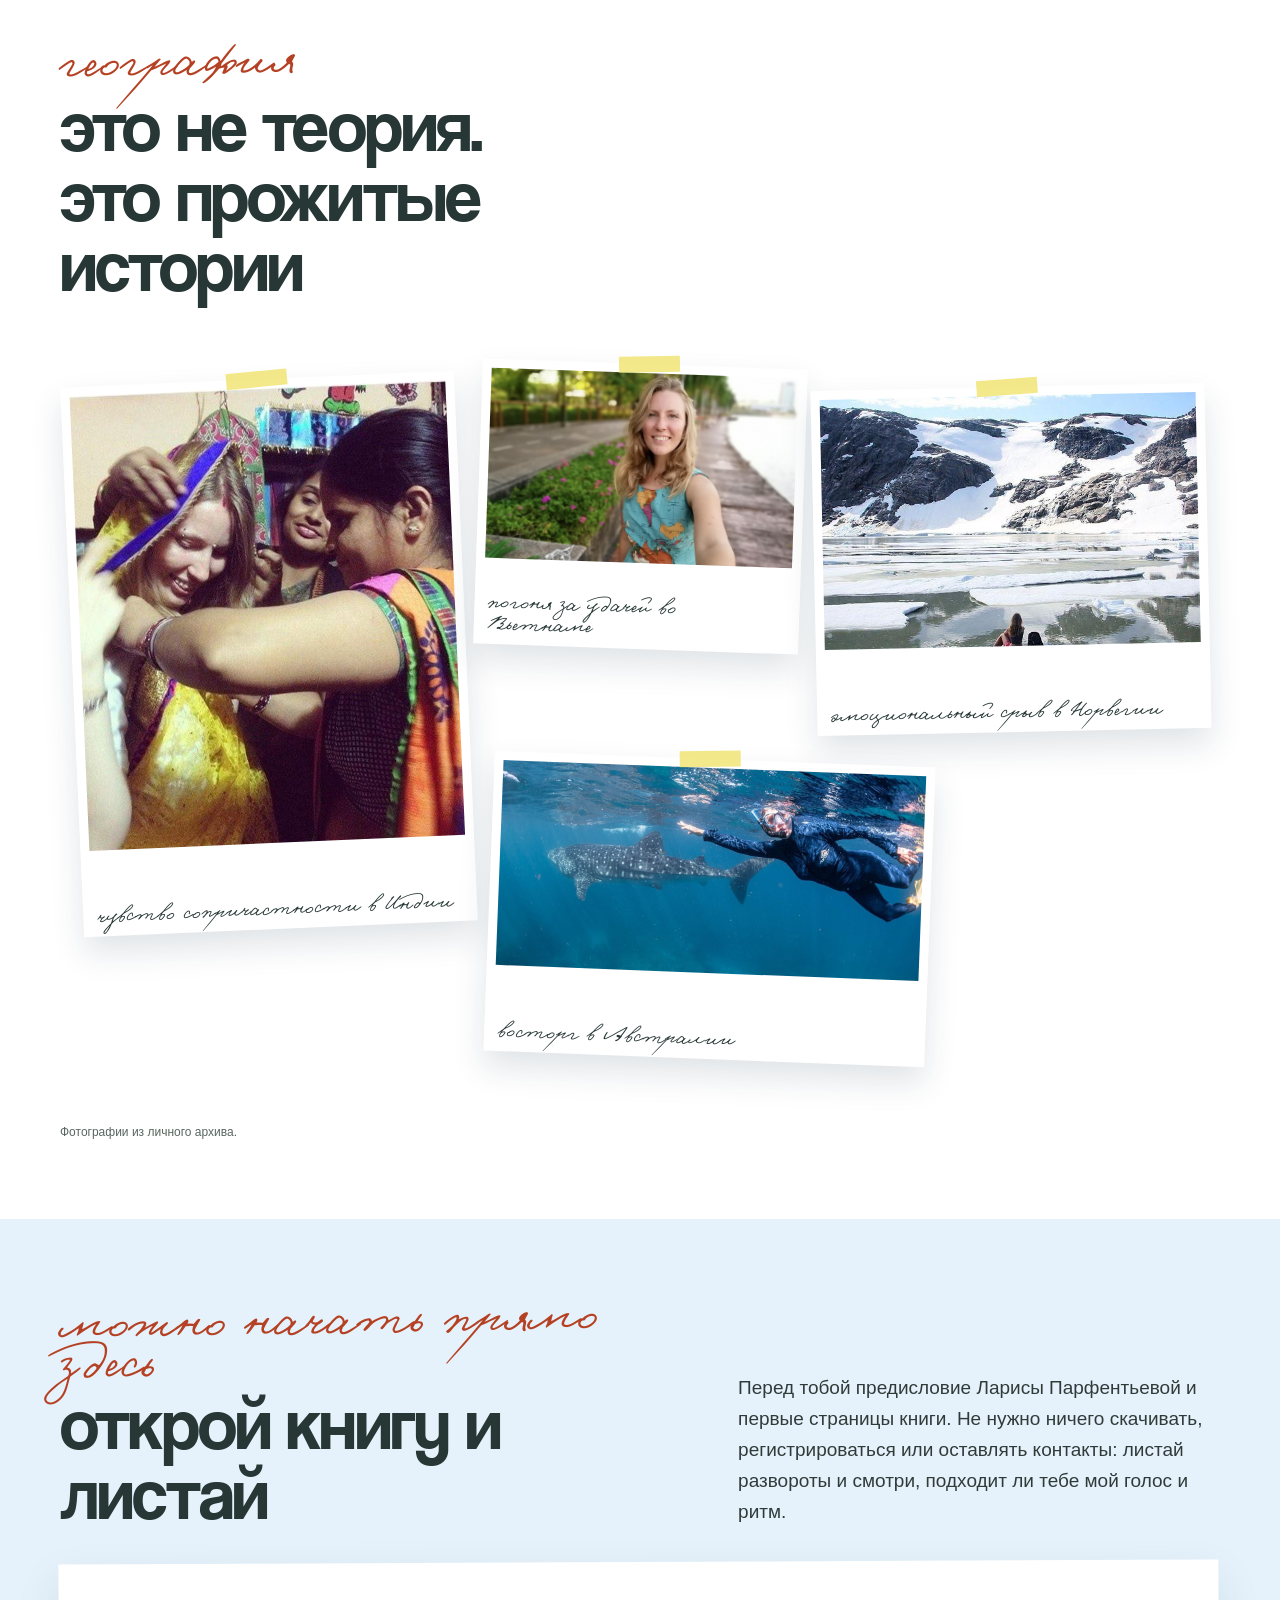
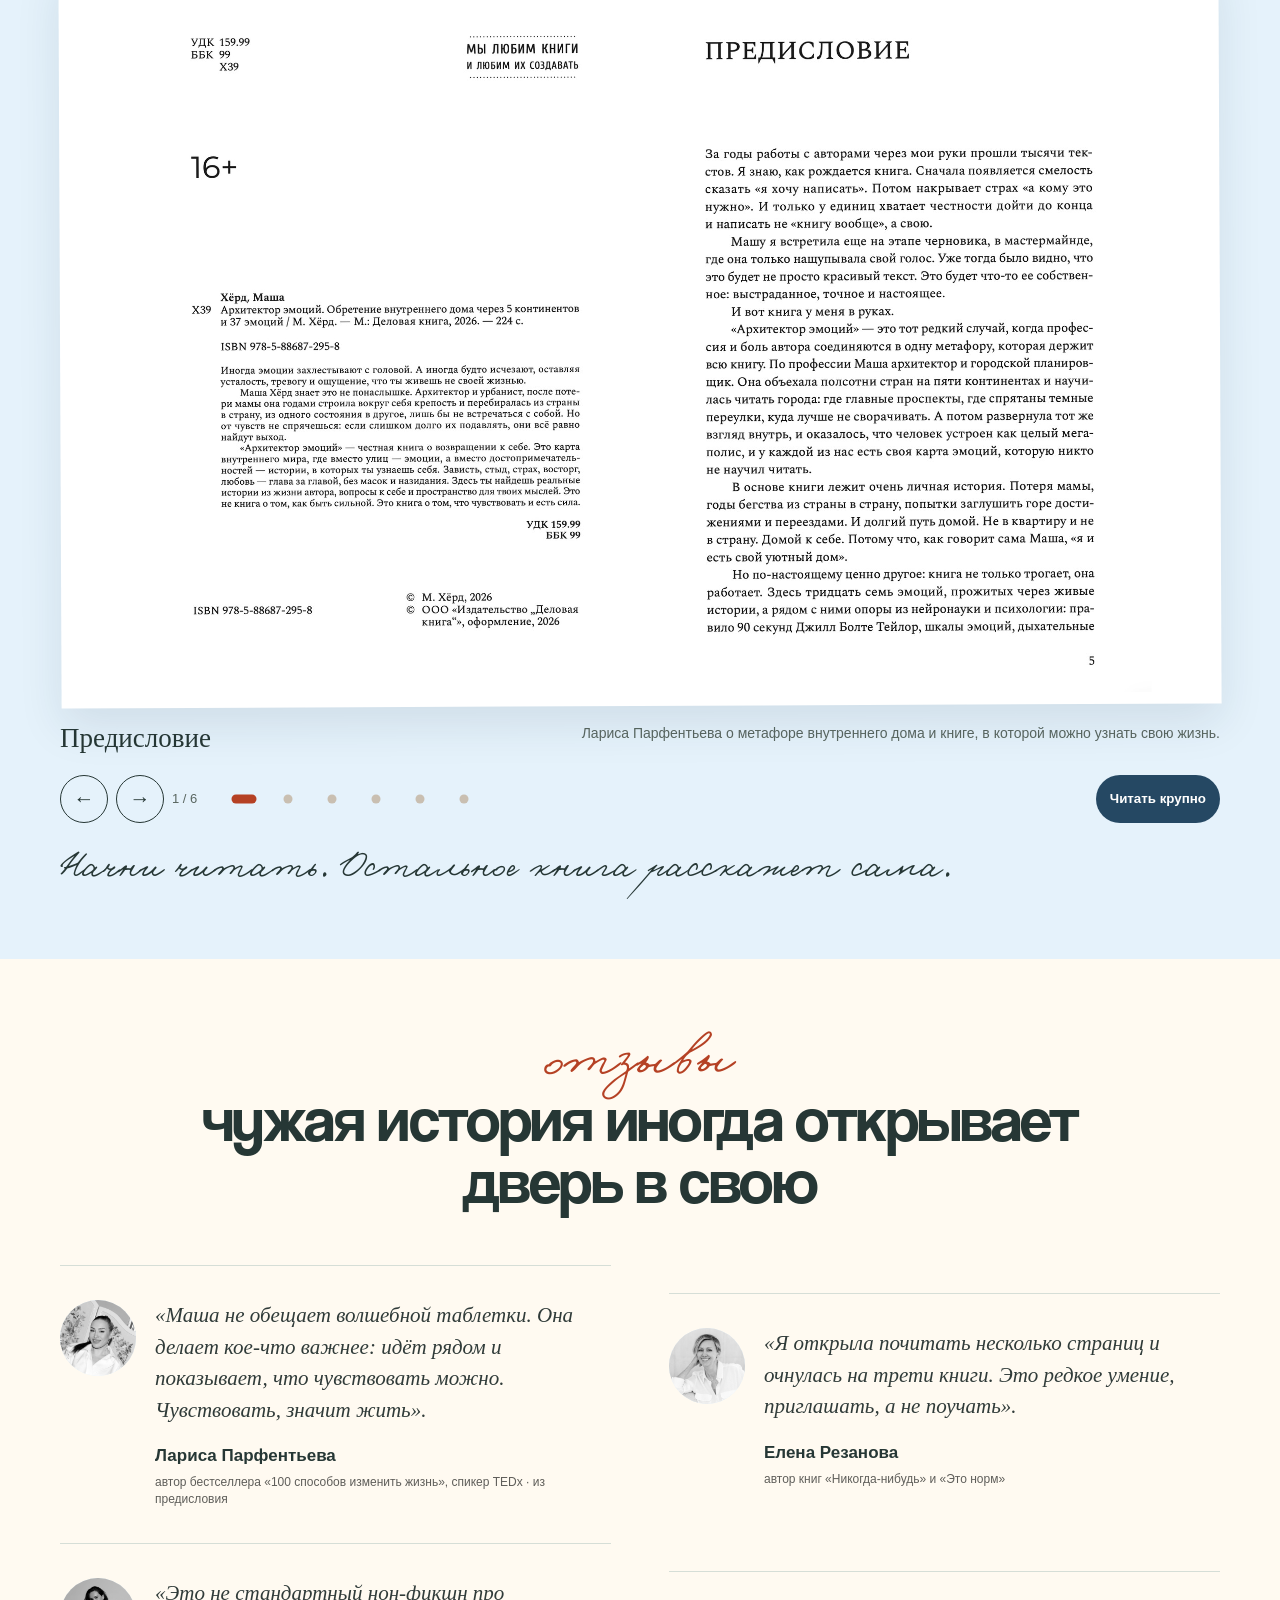
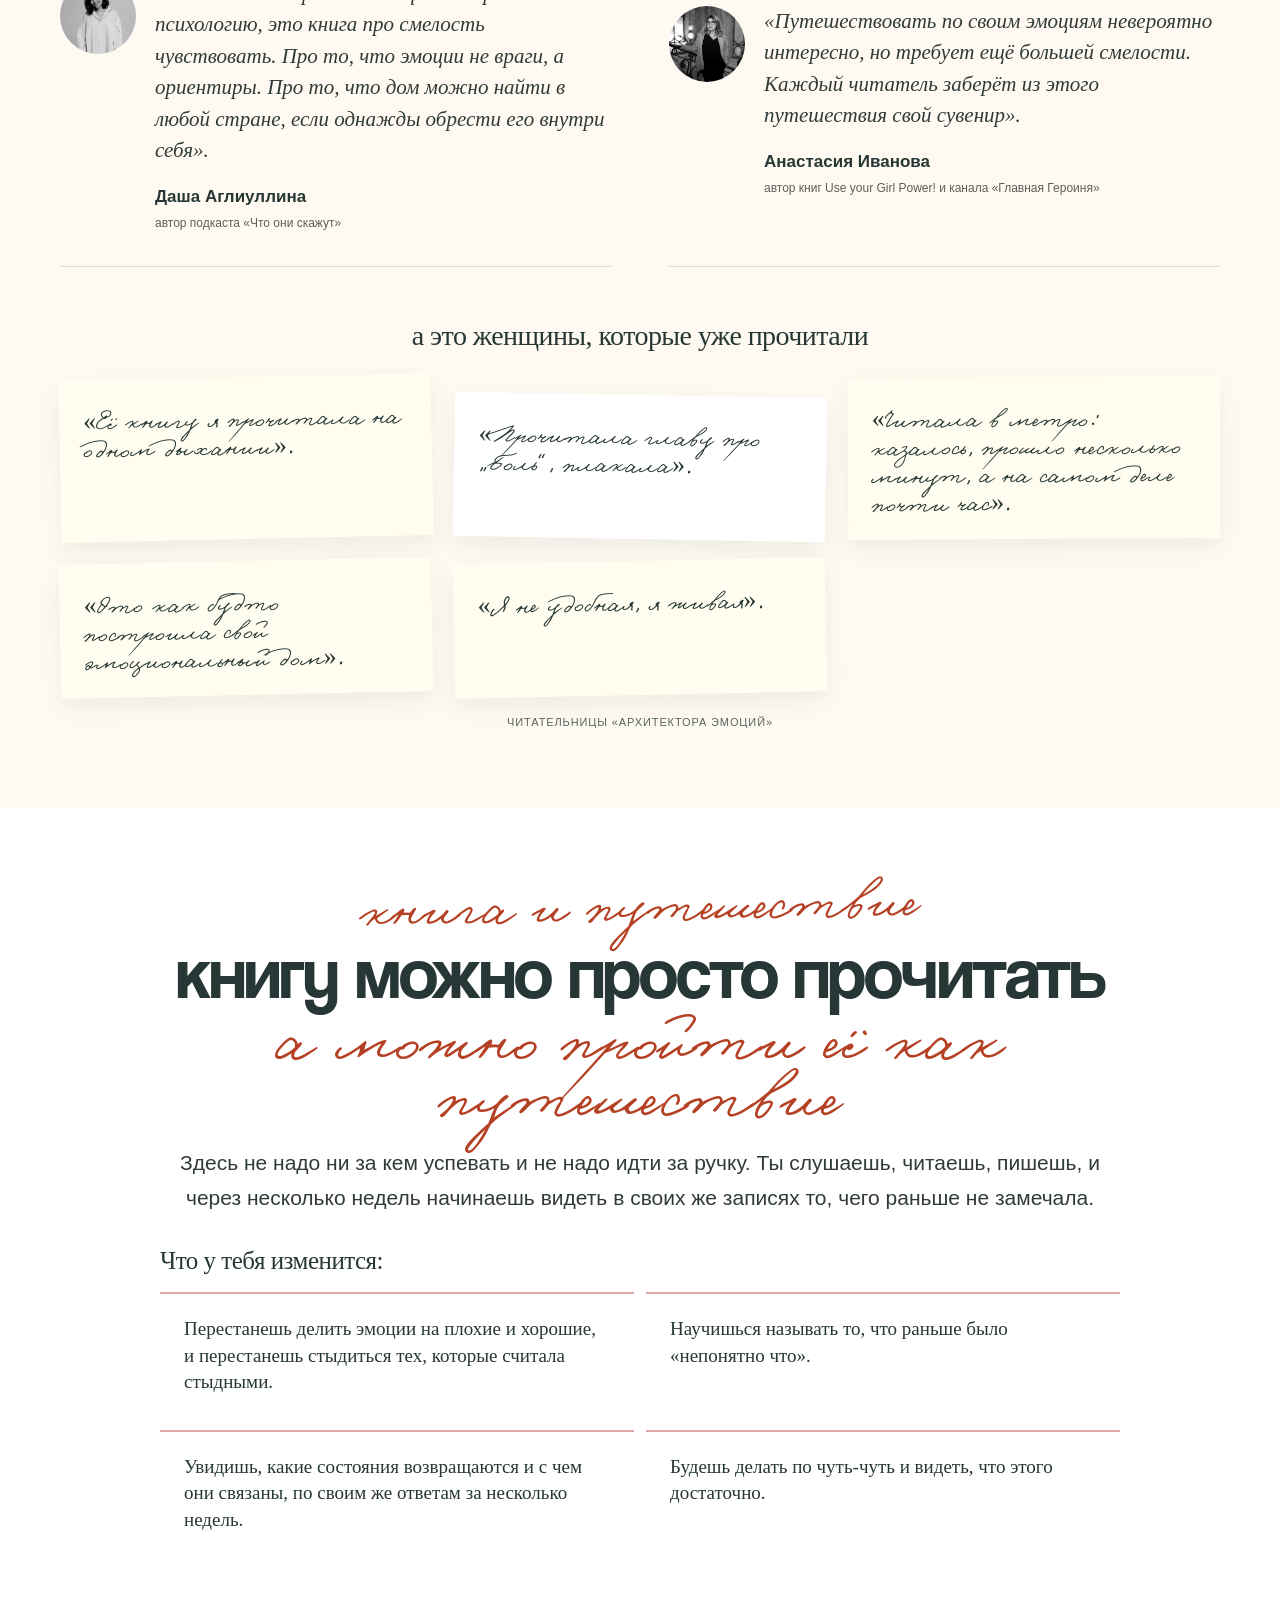
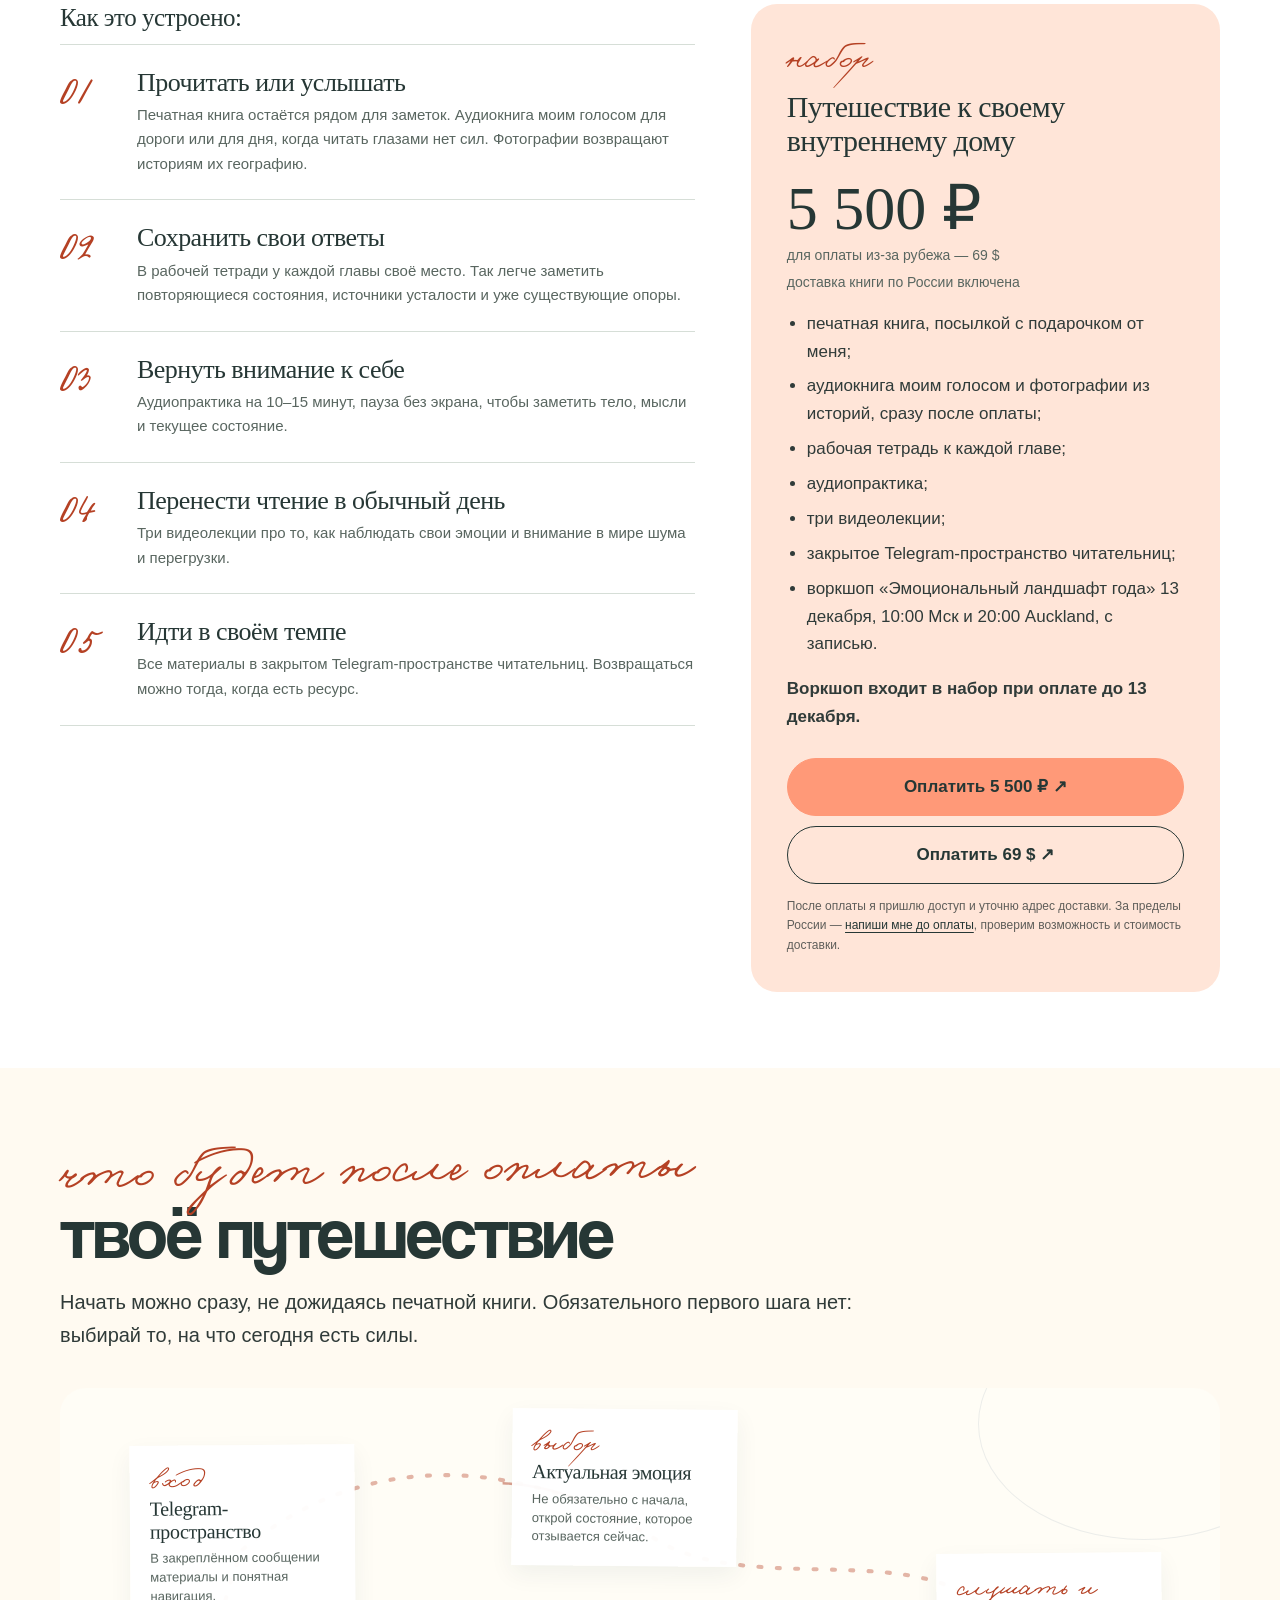
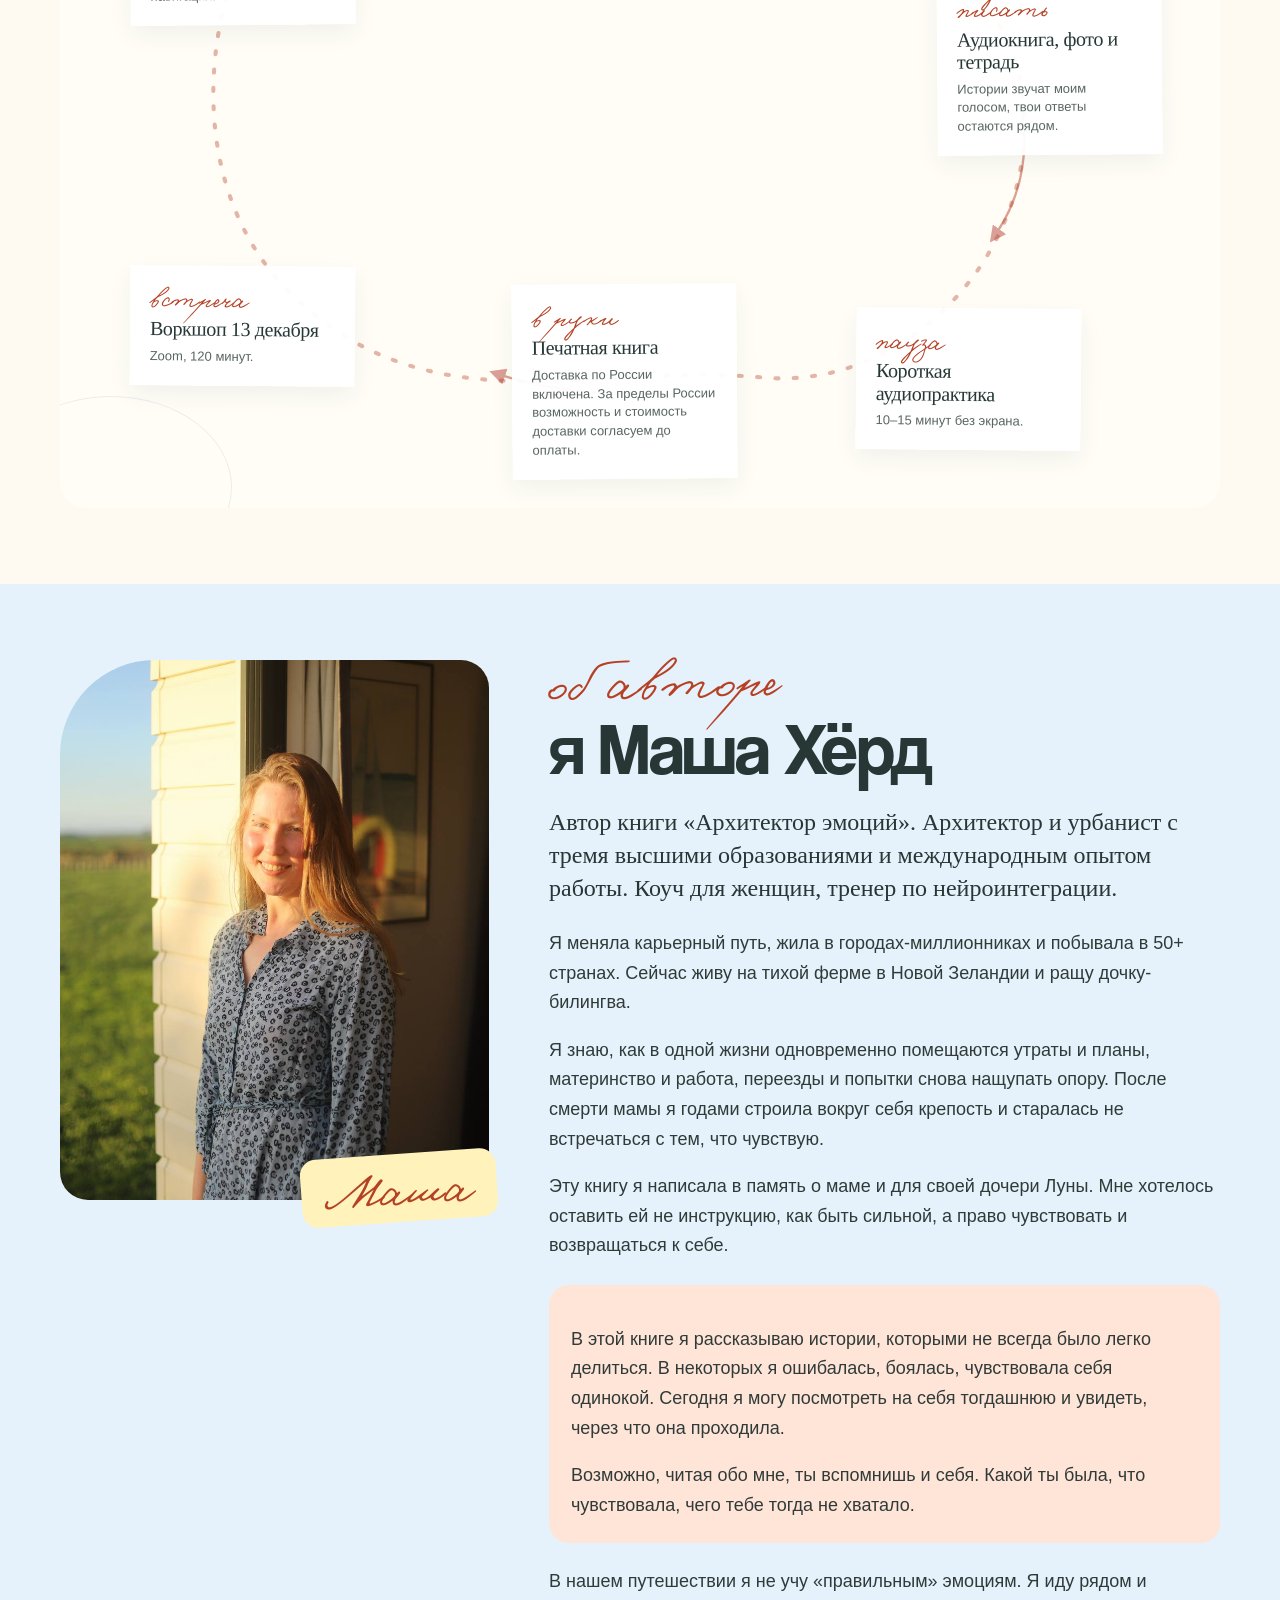
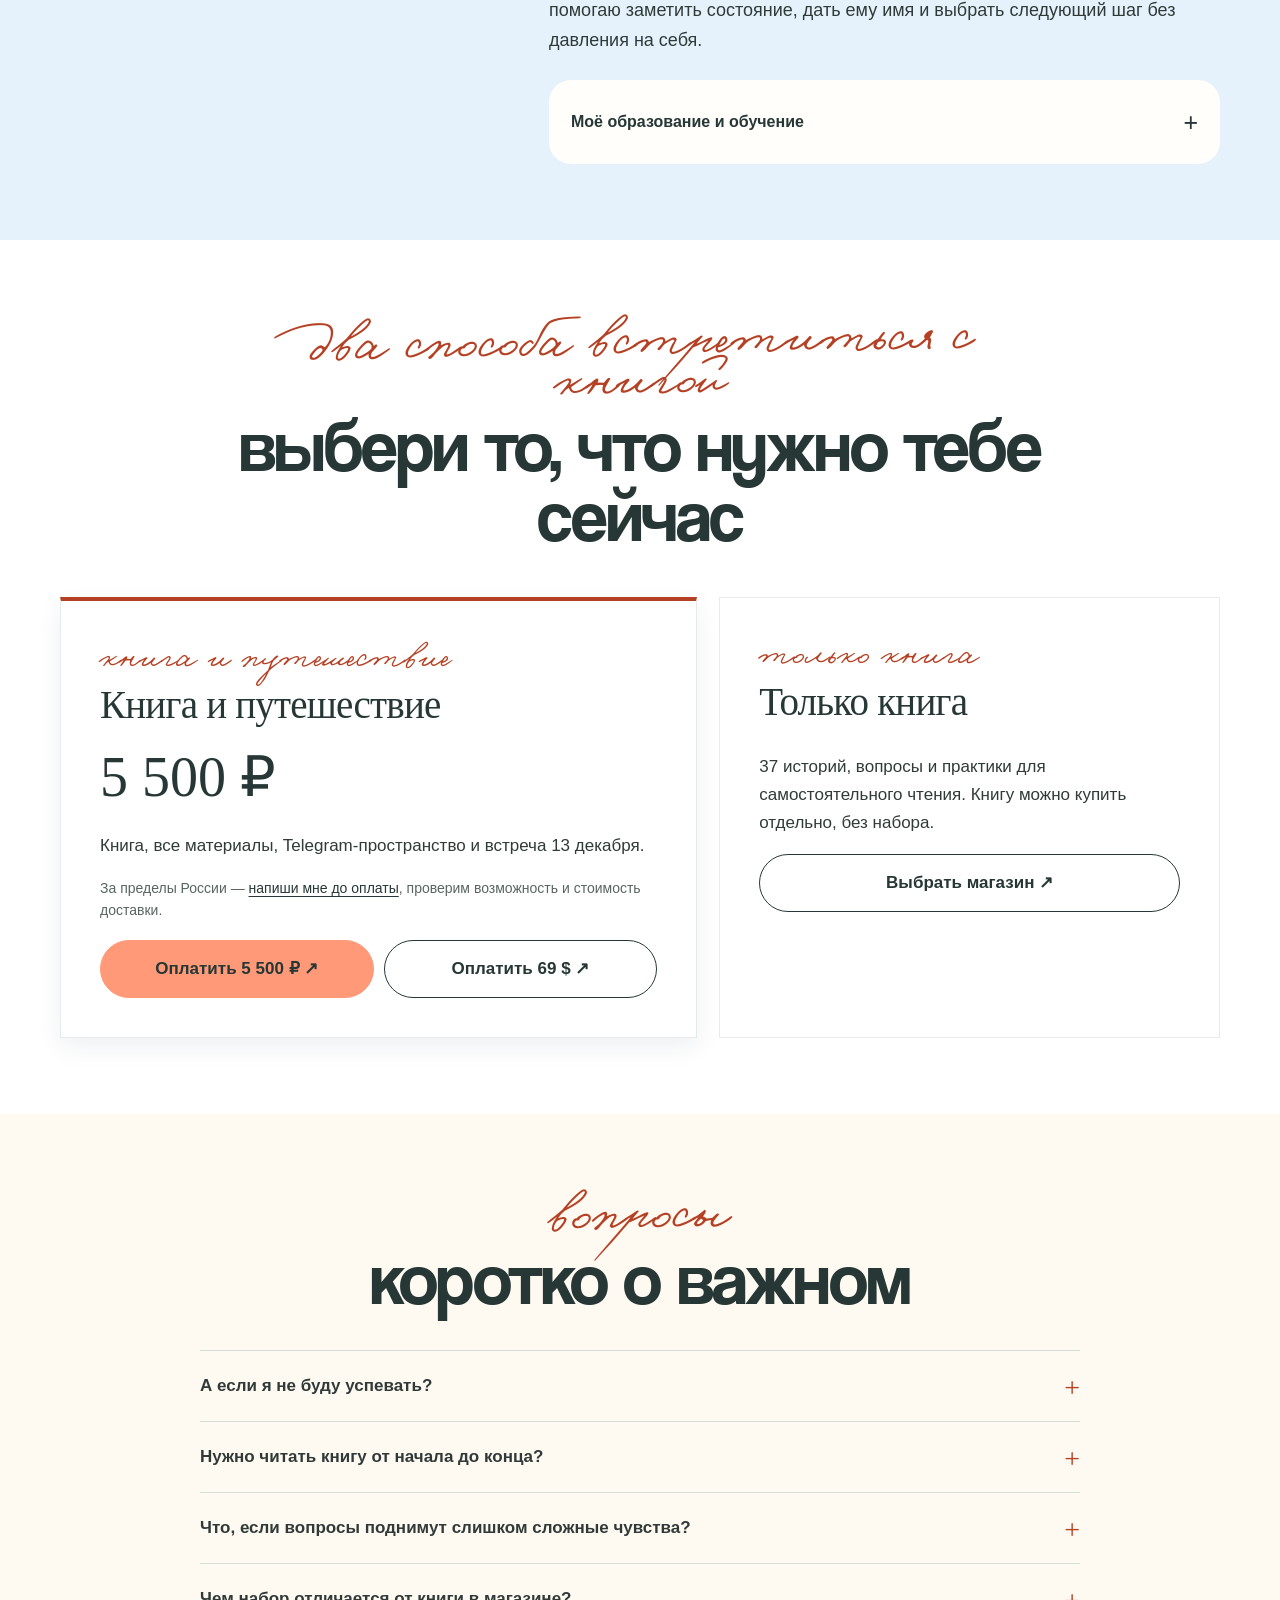
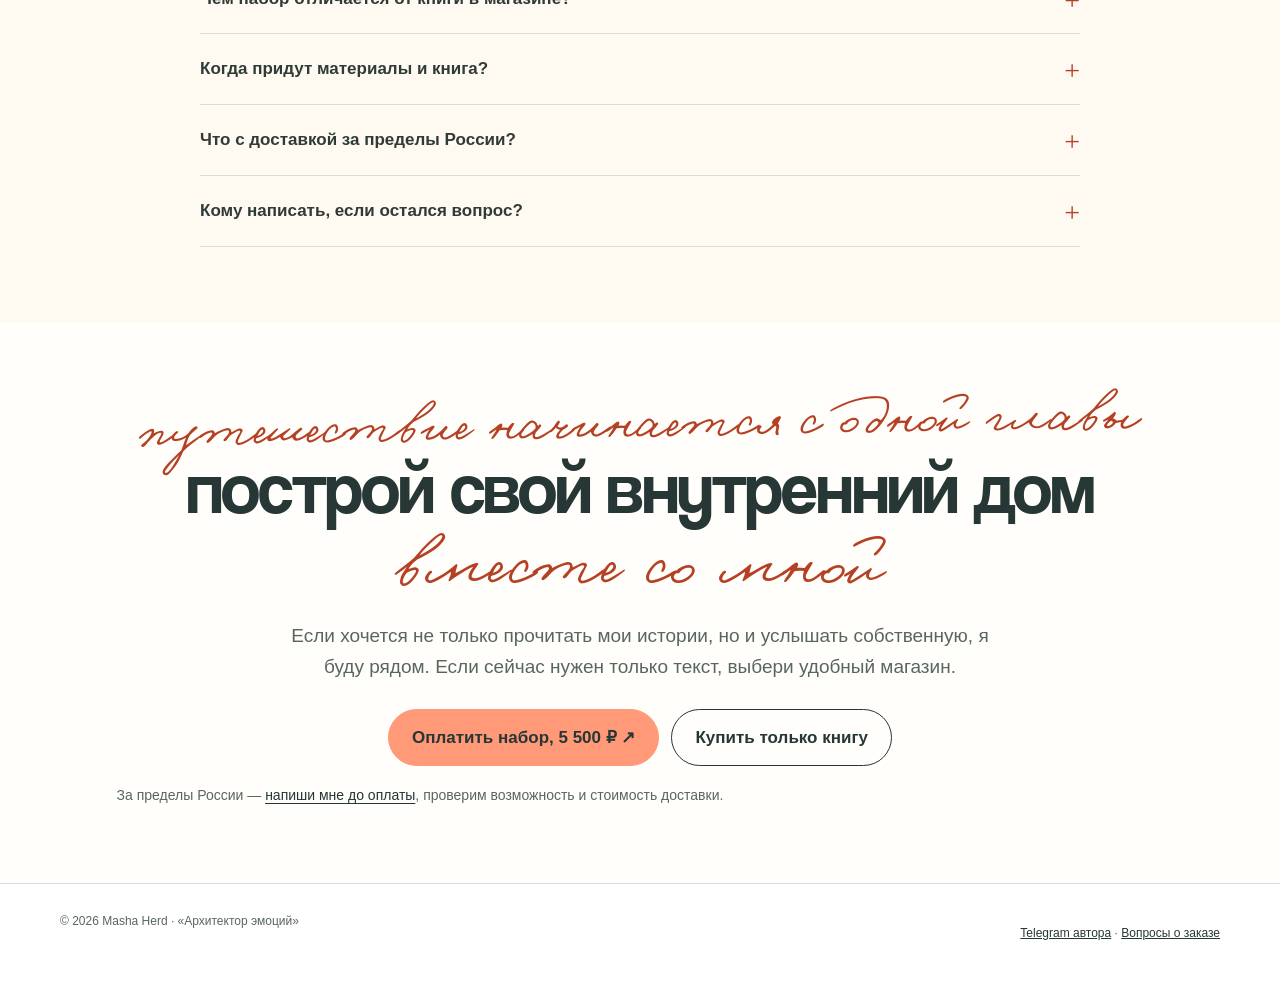
==== commit c44ca727: "feat(book): clarify published book offer and reader value" ====
--- a/index.html
+++ b/index.html
@@ -29,16 +29,21 @@
 @media(max-width:360px){.wrap{width:calc(100% - 24px)}.nav .btn{font-size:11px}.brand{font-size:18px}.hero h1{font-size:58px}.store-logos{grid-template-columns:1fr}.endorsement{grid-template-columns:1fr}.endorsement__portrait{width:72px;height:72px}}
 @media(prefers-reduced-motion:reduce){html{scroll-behavior:auto}.btn,.store-logo{transition:none}}
 </style>
-<link href="light-style.css?v=20261012" rel="stylesheet"/></head>
+<link href="light-style.css?v=book-release-2" rel="stylesheet"/></head>
 <body class="light-book">
-<nav class="nav"><div class="wrap nav__in"><a class="brand" href="#top">Маша Хёрд</a><div class="nav__links"><a href="#inside">Что внутри</a><a href="#reader">Начать читать</a><a href="#voices">Отзывы</a><a href="#choose">Купить</a><a class="btn btn--brick" href="#together">Пойти глубже</a></div></div></nav><div class="ecosystem-nav"><a href="https://architripture.github.io/masha-herd/">Маша Хёрд · все направления</a></div>
+<nav class="nav"><div class="wrap nav__in"><a class="brand" href="#top">Маша Хёрд</a><div class="nav__links"><a href="#inside">Что внутри</a><a href="#reader">Начать читать</a><a href="#voices">Отзывы</a><a href="#shops">Купить книгу</a><a class="btn btn--brick" href="#together">Пойти глубже</a></div></div></nav><div class="ecosystem-nav"><a href="https://architripture.github.io/masha-herd/">Маша Хёрд · все направления</a></div>
 <header class="hero" id="top"><div class="wrap hero__grid">
-<div><span class="eyebrow">книга и путешествие к себе · выход книги в октябре</span><h1><span>архитектор</span><span class="script">эмоций</span></h1><p class="hero__lead"><strong>37 личных историй о 37 эмоциях с пяти континентов.</strong> Вопросы и практики помогут назвать то, что ты чувствуешь, и найти в эмоциях опору, а не повод для стыда.</p><blockquote class="hero__voice">«Сама такая же, всегда сильная, для всех опора, а внутри хочется кричать».<cite>читательница «Архитектора эмоций»</cite></blockquote><div class="actions"><a class="btn btn--brick" href="#reader">Прочитать первую главу бесплатно</a><a class="btn btn--line" href="#together">Что входит в набор за 5 500 ₽</a></div><p class="hero__micro"><span>224 страницы</span><span>твёрдый переплёт</span><span>16+</span><span>ISBN 978-5-88687-295-8</span><span>«Деловая книга»</span></p></div>
+<div><span class="eyebrow">Книга уже вышла · тираж 500 экземпляров</span><h1><span>архитектор</span><span class="script">эмоций</span></h1><p class="hero__lead"><strong>37 личных историй о 37 эмоциях с пяти континентов.</strong> Вопросы и практики помогут назвать то, что ты чувствуешь, и найти в эмоциях опору, а не повод для стыда.</p><blockquote class="hero__voice">«Сама такая же, всегда сильная, для всех опора, а внутри хочется кричать».<cite>читательница «Архитектора эмоций»</cite></blockquote><div class="actions"><a class="btn btn--brick" href="#reader">Прочитать бесплатно</a><a class="btn btn--line" href="#shops">Купить книгу</a></div><a class="hero__extra" href="#together">Книга и путешествие: что входит в набор за 5 500 ₽ ↗</a><p class="hero__micro"><span>224 страницы</span><span>твёрдый переплёт</span><span>16+</span><span>ISBN 978-5-88687-295-8</span><span>«Деловая книга»</span></p></div>
 <div class="book-stage"><img alt="Обложка книги Маши Хёрд «Архитектор эмоций»" src="assets/book-cover-tight.jpg"/></div>
 </div></header>
-<section class="section white"><div class="wrap recognition">
+<section class="section white for-you" id="for-you"><div class="wrap">
+<span class="eyebrow">узнаёшь себя?</span><h2>эта книга может быть тебе близка, если…</h2>
+<ul class="reader-situations"><li>Ты умеешь поддерживать других, но теряешь слова рядом с собственными чувствами.</li><li>Некоторые свои эмоции и истории тебе хочется спрятать.</li><li>Тебе хочется лучше понимать себя и свои чувства.</li></ul>
+</div></section>
+<section class="section cream retail-early" aria-label="Купить книгу отдельно"><div class="wrap"><article class="choice-card" id="shops"><span class="choice-card__label">только книга</span><h3>Только книга</h3><p>37 историй, вопросы и практики для самостоятельного чтения. Цены и наличие смотри на странице магазина.</p><div class="store-logos"><a aria-label="Купить в издательстве Деловая книга" class="store-logo store-logo--delovo" href="https://delovebook.ru/herd" rel="noopener" target="_blank">ДЕЛОВАЯ<br/>КНИГА</a><a aria-label="Купить в Читай-городе" class="store-logo store-logo--chitai" href="https://www.chitai-gorod.ru/product/arhitektor-emocij-obretenie-vnutrennego-doma-cerez-5-kontinentov-i-37-emocij-3176401" rel="noopener" target="_blank">Читай-город</a><a aria-label="Купить в Буквоеде" class="store-logo store-logo--bookvoed" href="https://www.bookvoed.ru/product/arhitektor-emocij-obretenie-vnutrennego-doma-cerez-5-kontinentov-i-37-emocij-8843683" rel="noopener" target="_blank">Буквоед</a><a aria-label="Купить на Book24" class="store-logo store-logo--book24" href="https://book24.ru/product/arhitektor-emocij-obretenie-vnutrennego-doma-cerez-5-kontinentov-i-37-emocij-8843683/" rel="noopener" target="_blank">book24</a><a aria-label="Купить на Wildberries" class="store-logo store-logo--wb" href="https://www.wildberries.ru/catalog/1624297956/detail.aspx" rel="noopener" target="_blank">Wildberries</a></div></article><p class="shipping-note">За пределы России — <a href="https://t.me/mari_zaychik" rel="noopener" target="_blank">напиши мне до оплаты</a>, проверим возможность и стоимость доставки.</p></div></section>
+<section class="section white" id="recognition"><div class="wrap recognition">
 <div><span class="eyebrow">с чего начинается книга</span><h2>иногда внутри происходит многое</h2></div>
-<div class="recognition__copy"><p>А назвать это получается одним словом. Вот как говорят об этом женщины, которые читали книгу до тебя:</p><div class="recognition-voices"><blockquote class="recognition-voice">«Многое из того, что испытываешь, непонятно что».</blockquote><blockquote class="recognition-voice">«Теперь я понимаю: я просто не понимаю, что испытываю».</blockquote><blockquote class="recognition-voice">«Ощущаю себя машиной».</blockquote></div><p>Книга помогает задержаться рядом со своим состоянием чуть дольше. Сначала услышать его, дать ему имя и понять, о чём оно пытается сказать.</p><p>Можно читать подряд. Можно открыть одну главу в метро. Можно через два года снова ответить на вопросы и заметить, как изменились твои слова.</p><blockquote class="recognition-voice recognition-voice--house">«Я сейчас уставший подгнивший сарайчик, занесённый землёй».<cite>читательница «Архитектора эмоций»</cite></blockquote><p>Мы правда живём внутри себя как в здании. Его можно рассмотреть, починить, обжить.</p></div>
+<div class="recognition__copy"><p>А назвать это получается одним словом. Вот как говорят об этом женщины, которые читали книгу до тебя:</p><div class="recognition-voices"><blockquote class="recognition-voice">«Многое из того, что испытываешь, непонятно что».</blockquote><blockquote class="recognition-voice">«Теперь я понимаю: я просто не понимаю, что испытываю».</blockquote><blockquote class="recognition-voice">«Ощущаю себя машиной».</blockquote></div><p>Книга помогает задержаться рядом со своим состоянием чуть дольше. Сначала услышать его, дать ему имя и понять, о чём оно пытается сказать.</p><p>Можно читать подряд. Можно открыть одну главу в метро. Можно через два года снова ответить на вопросы и заметить, как изменились твои слова.</p><blockquote class="recognition-voice recognition-voice--house">«Я сейчас уставший подгнивший сарайчик, занесённый землёй».<cite>читательница «Архитектора эмоций»</cite></blockquote><p>Мы правда живём внутри себя как в здании. Его можно рассмотреть, узнать и обжить.</p><div class="reader-value"><h3>Посмотреть на свою историю внимательнее</h3><p>Может быть, у тебя тоже есть история, о которой ты до сих пор думаешь: «Как я могла?»</p><p>Мне хочется, чтобы за этим вопросом появилось любопытство к себе: что со мной тогда происходило? Чего я не знала? В чём нуждалась?</p><p>Я писала эту книгу с надеждой, что через мои истории тебе станет немного легче услышать свою.</p><p class="reader-value__permission">Женщина имеет право на собственную историю, даже если в ней были ошибки, стыд, потери и решения, которыми она не гордится.</p><p class="reader-value__privacy">Своими ответами не обязательно с кем-то делиться. Они могут остаться только для тебя.</p></div></div>
 </div></section>
 <section class="section cream" id="inside"><div class="wrap">
 <div class="inside-head"><div><span class="eyebrow">что внутри</span><h2>37 глав, 37 эмоций</h2></div><p>Каждая глава соединяет живую историю и возможность повернуться к собственной. Порядок не обязателен: начни с той эмоции, для которой сегодня особенно нужны слова.</p></div>
@@ -82,7 +87,7 @@
 <article class="companion-step"><div class="companion-step__n">03</div><div><h3>Вернуть внимание к себе</h3><p>Аудиопрактика на 10–15 минут, пауза без экрана, чтобы заметить тело, мысли и текущее состояние.</p></div></article>
 <article class="companion-step"><div class="companion-step__n">04</div><div><h3>Перенести чтение в обычный день</h3><p>Три видеолекции про то, как наблюдать свои эмоции и внимание в мире шума и перегрузки.</p></div></article>
 <article class="companion-step"><div class="companion-step__n">05</div><div><h3>Идти в своём темпе</h3><p>Все материалы в закрытом Telegram-пространстве читательниц. Возвращаться можно тогда, когда есть ресурс.</p></div></article>
-</div><aside class="offer"><span class="offer__tag">набор</span><h3 style="margin-top:18px">Путешествие к своему внутреннему дому</h3><div class="offer__price">5 500 ₽<small>для оплаты из-за рубежа — 69 $</small><small>доставка книги по России включена</small></div><ul><li>печатная книга, посылкой с подарочком от меня;</li><li>аудиокнига моим голосом и фотографии из историй, сразу после оплаты;</li><li>рабочая тетрадь к каждой главе;</li><li>аудиопрактика;</li><li>три видеолекции;</li><li>закрытое Telegram-пространство читательниц;</li><li>воркшоп «Эмоциональный ландшафт года» 13 декабря, 10:00 Мск и 20:00 Auckland, с записью.</li></ul><p><strong>Воркшоп входит в набор при оплате до 13 декабря.</strong></p><a class="btn btn--brick" href="https://app.lava.top/products/d5431142-c9b0-415c-b6c9-d15684a8bcce/a5f59133-96d3-4bd1-894f-23c11cb9dd9f?currency=RUB" rel="noopener" target="_blank">Оплатить 5 500 ₽ ↗</a><a class="btn btn--line" href="https://buy.stripe.com/cNi7sMggugKz8aKcUB2Ry13" rel="noopener" target="_blank">Оплатить 69 $ ↗</a><p class="offer__note">После оплаты я пришлю доступ и уточню адрес доставки. Международная доставка книги считается отдельно.</p></aside></div>
+</div><aside class="offer"><span class="offer__tag">набор</span><h3 style="margin-top:18px">Путешествие к своему внутреннему дому</h3><div class="offer__price">5 500 ₽<small>для оплаты из-за рубежа — 69 $</small><small>доставка книги по России включена</small></div><ul><li>печатная книга, посылкой с подарочком от меня;</li><li>аудиокнига моим голосом и фотографии из историй, сразу после оплаты;</li><li>рабочая тетрадь к каждой главе;</li><li>аудиопрактика;</li><li>три видеолекции;</li><li>закрытое Telegram-пространство читательниц;</li><li>воркшоп «Эмоциональный ландшафт года» 13 декабря, 10:00 Мск и 20:00 Auckland, с записью.</li></ul><p><strong>Воркшоп входит в набор при оплате до 13 декабря.</strong></p><a class="btn btn--brick" href="https://app.lava.top/products/d5431142-c9b0-415c-b6c9-d15684a8bcce/a5f59133-96d3-4bd1-894f-23c11cb9dd9f?currency=RUB" rel="noopener" target="_blank">Оплатить 5 500 ₽ ↗</a><a class="btn btn--line" href="https://buy.stripe.com/cNi7sMggugKz8aKcUB2Ry13" rel="noopener" target="_blank">Оплатить 69 $ ↗</a><p class="offer__note">После оплаты я пришлю доступ и уточню адрес доставки. За пределы России — <a href="https://t.me/mari_zaychik" rel="noopener" target="_blank">напиши мне до оплаты</a>, проверим возможность и стоимость доставки.</p></aside></div>
 </div></section>
 <section class="section cream"><div class="wrap">
 <div class="journey-head"><span class="eyebrow">что будет после оплаты</span><h2>твоё путешествие</h2><p>Начать можно сразу, не дожидаясь печатной книги. Обязательного первого шага нет: выбирай то, на что сегодня есть силы.</p></div>
@@ -92,17 +97,17 @@
 <article class="map-stop map-stop--2"><small>выбор</small><h3>Актуальная эмоция</h3><p>Не обязательно с начала, открой состояние, которое отзывается сейчас.</p></article>
 <article class="map-stop map-stop--3"><small>слушать и писать</small><h3>Аудиокнига, фото и тетрадь</h3><p>Истории звучат моим голосом, твои ответы остаются рядом.</p></article>
 <article class="map-stop map-stop--4"><small>пауза</small><h3>Короткая аудиопрактика</h3><p>10–15 минут без экрана.</p></article>
-<article class="map-stop map-stop--5"><small>в руки</small><h3>Печатная книга</h3><p>Уточню адрес и отправлю, доставка по России включена.</p></article>
+<article class="map-stop map-stop--5"><small>в руки</small><h3>Печатная книга</h3><p>Доставка по России включена. За пределы России возможность и стоимость доставки согласуем до оплаты.</p></article>
 <article class="map-stop map-stop--6"><small>встреча</small><h3>Воркшоп 13 декабря</h3><p>Zoom, 120 минут.</p></article>
 </div></div></section>
-<section class="section mist"><div class="wrap author">
+<section class="section mist" id="author"><div class="wrap author">
 <div class="author__photo"><img alt="Маша Хёрд, автор книги «Архитектор эмоций»" loading="lazy" src="assets/masha-warm-portrait.jpg"/></div>
-<div class="author__copy"><span class="eyebrow">об авторе</span><h2>я Маша Хёрд</h2><p class="author__lead">Архитектор и урбанист с тремя высшими образованиями и международным опытом работы. Коуч для женщин, тренер по нейроинтеграции.</p><p>Я меняла карьерный путь, жила в городах-миллионниках и побывала в 50+ странах. Сейчас живу на тихой ферме в Новой Зеландии и ращу дочку-билингва.</p><p>Я знаю, как в одной жизни одновременно помещаются утраты и планы, материнство и работа, переезды и попытки снова нащупать опору. После смерти мамы я годами строила вокруг себя крепость и старалась не встречаться с тем, что чувствую.</p><p>Эту книгу я написала в память о маме и для своей дочери Луны. Мне хотелось оставить ей не инструкцию, как быть сильной, а право чувствовать и возвращаться к себе.</p><div class="author__quote">«Эта книга, мой путь от боли к опоре».</div><p>В нашем путешествии я не учу «правильным» эмоциям. Я иду рядом и помогаю заметить состояние, дать ему имя и выбрать следующий шаг без давления на себя.</p><details class="education-note"><summary>Моё образование и обучение</summary><ul class="education-list"><li><strong>GGS Academy</strong><p>Две сертификации: Women’s Coaching Specialist и Menopause Coaching Specialist — по коучингу женщин и поддержке в период менопаузы.</p></li><li><strong>Stacy Sims</strong><p>Прошла обучающий курс по менопаузе. Физиология менопаузы, изменения в организме, физическая нагрузка и питание на разных этапах.</p><p><a href="https://www.drstacysims.com/menopause" rel="noopener" target="_blank">О курсе на сайте Stacy Sims ↗</a></p></li><li><strong>Daniel Goleman</strong><p>Прошла программу обучения фундаментальным и межличностным навыкам эмоционального интеллекта у Дэниела Гоулмана.</p></li><li><strong>Neurointegration Institute</strong><p>Тренер по нейроинтеграции, Институт нейроинтеграции.</p></li></ul></details></div>
+<div class="author__copy"><span class="eyebrow">об авторе</span><h2>я Маша Хёрд</h2><p class="author__lead">Автор книги «Архитектор эмоций». Архитектор и урбанист с тремя высшими образованиями и международным опытом работы. Коуч для женщин, тренер по нейроинтеграции.</p><p>Я меняла карьерный путь, жила в городах-миллионниках и побывала в 50+ странах. Сейчас живу на тихой ферме в Новой Зеландии и ращу дочку-билингва.</p><p>Я знаю, как в одной жизни одновременно помещаются утраты и планы, материнство и работа, переезды и попытки снова нащупать опору. После смерти мамы я годами строила вокруг себя крепость и старалась не встречаться с тем, что чувствую.</p><p>Эту книгу я написала в память о маме и для своей дочери Луны. Мне хотелось оставить ей не инструкцию, как быть сильной, а право чувствовать и возвращаться к себе.</p><div class="author__story"><p>В этой книге я рассказываю истории, которыми не всегда было легко делиться. В некоторых я ошибалась, боялась, чувствовала себя одинокой. Сегодня я могу посмотреть на себя тогдашнюю и увидеть, через что она проходила.</p><p>Возможно, читая обо мне, ты вспомнишь и себя. Какой ты была, что чувствовала, чего тебе тогда не хватало.</p></div><p>В нашем путешествии я не учу «правильным» эмоциям. Я иду рядом и помогаю заметить состояние, дать ему имя и выбрать следующий шаг без давления на себя.</p><details class="education-note"><summary>Моё образование и обучение</summary><ul class="education-list"><li><strong>GGS Academy</strong><p>Две сертификации: Women’s Coaching Specialist и Menopause Coaching Specialist — по коучингу женщин и поддержке в период менопаузы.</p></li><li><strong>Stacy Sims</strong><p>Прошла обучающий курс по менопаузе. Физиология менопаузы, изменения в организме, физическая нагрузка и питание на разных этапах.</p><p><a href="https://www.drstacysims.com/menopause" rel="noopener" target="_blank">О курсе на сайте Stacy Sims ↗</a></p></li><li><strong>Daniel Goleman</strong><p>Прошла программу обучения фундаментальным и межличностным навыкам эмоционального интеллекта у Дэниела Гоулмана.</p></li><li><strong>Neurointegration Institute</strong><p>Тренер по нейроинтеграции, Институт нейроинтеграции.</p></li></ul></details></div>
 </div></section>
 <section class="section white" id="choose"><div class="wrap">
 <div class="choice-head"><span class="eyebrow">два способа встретиться с книгой</span><h2>выбери то, что нужно тебе сейчас</h2></div>
-<div class="choice"><article class="choice-card choice-card--main"><span class="choice-card__label">книга и путешествие</span><h3>Книга и путешествие</h3><div class="choice-card__price">5 500 ₽</div><p>Книга, все материалы, Telegram-пространство и встреча 13 декабря.</p><div class="payment-actions"><a class="btn btn--brick" href="https://app.lava.top/products/d5431142-c9b0-415c-b6c9-d15684a8bcce/a5f59133-96d3-4bd1-894f-23c11cb9dd9f?currency=RUB" rel="noopener" target="_blank">Оплатить 5 500 ₽ ↗</a><a class="btn btn--line" href="https://buy.stripe.com/cNi7sMggugKz8aKcUB2Ry13" rel="noopener" target="_blank">Оплатить 69 $ ↗</a></div></article>
-<article class="choice-card" id="shops"><span class="choice-card__label">только книга</span><h3>Только книга</h3><p>37 историй, вопросы и практики для самостоятельного чтения. Цены и наличие смотри на странице магазина.</p><div class="store-logos"><a aria-label="Купить в издательстве Деловая книга" class="store-logo store-logo--delovo" href="https://delovebook.ru/herd" rel="noopener" target="_blank">ДЕЛОВАЯ<br/>КНИГА</a><a aria-label="Купить в Читай-городе" class="store-logo store-logo--chitai" href="https://www.chitai-gorod.ru/product/arhitektor-emocij-obretenie-vnutrennego-doma-cerez-5-kontinentov-i-37-emocij-3176401" rel="noopener" target="_blank">Читай-город</a><a aria-label="Купить в Буквоеде" class="store-logo store-logo--bookvoed" href="https://www.bookvoed.ru/product/arhitektor-emocij-obretenie-vnutrennego-doma-cerez-5-kontinentov-i-37-emocij-8843683" rel="noopener" target="_blank">Буквоед</a><a aria-label="Купить на Book24" class="store-logo store-logo--book24" href="https://book24.ru/product/arhitektor-emocij-obretenie-vnutrennego-doma-cerez-5-kontinentov-i-37-emocij-8843683/" rel="noopener" target="_blank">book24</a><a aria-label="Купить на Wildberries" class="store-logo store-logo--wb" href="https://www.wildberries.ru/catalog/1624297956/detail.aspx" rel="noopener" target="_blank">Wildberries</a></div></article></div>
+<div class="choice"><article class="choice-card choice-card--main"><span class="choice-card__label">книга и путешествие</span><h3>Книга и путешествие</h3><div class="choice-card__price">5 500 ₽</div><p>Книга, все материалы, Telegram-пространство и встреча 13 декабря.</p><p class="shipping-note">За пределы России — <a href="https://t.me/mari_zaychik" rel="noopener" target="_blank">напиши мне до оплаты</a>, проверим возможность и стоимость доставки.</p><div class="payment-actions"><a class="btn btn--brick" href="https://app.lava.top/products/d5431142-c9b0-415c-b6c9-d15684a8bcce/a5f59133-96d3-4bd1-894f-23c11cb9dd9f?currency=RUB" rel="noopener" target="_blank">Оплатить 5 500 ₽ ↗</a><a class="btn btn--line" href="https://buy.stripe.com/cNi7sMggugKz8aKcUB2Ry13" rel="noopener" target="_blank">Оплатить 69 $ ↗</a></div></article>
+<article class="choice-card"><span class="choice-card__label">только книга</span><h3>Только книга</h3><p>37 историй, вопросы и практики для самостоятельного чтения. Книгу можно купить отдельно, без набора.</p><a class="btn btn--line" href="#shops">Выбрать магазин ↗</a></article></div>
 </div></section>
 <section class="section cream"><div class="wrap faq"><span class="eyebrow" style="display:block;text-align:center">вопросы</span><h2>коротко о важном</h2>
 <details><summary>А если я не буду успевать?</summary><p>Догонять нечего. Расписания нет, дата одна, встреча 13 декабря. Можно открыть одну эмоцию, прочитать главу и закрыть книгу на две недели. Материалы остаются с тобой.</p></details>
@@ -110,10 +115,10 @@
 <details><summary>Что, если вопросы поднимут слишком сложные чувства?</summary><p>Упражнение можно пропустить, книгу закрыть и вернуться позже. Книга и материалы не заменяют психологическую или медицинскую помощь.</p></details>
 <details><summary>Чем набор отличается от книги в магазине?</summary><p>Книга та же. В набор входят аудиокнига, фотографии, тетрадь, практика, лекции, Telegram-пространство, доставка по России и воркшоп 13 декабря при оплате до его начала.</p></details>
 <details><summary>Когда придут материалы и книга?</summary><p>Цифровое сразу после подтверждения оплаты. Срок отправки печатной книги уточню при оформлении.</p></details>
-<details><summary>Что с доставкой за пределы России?</summary><p>Международная доставка не входит в 5 500 ₽ и считается отдельно. Напиши мне перед оплатой.</p></details>
+<details><summary>Что с доставкой за пределы России?</summary><p>За пределы России — <a href="https://t.me/mari_zaychik" rel="noopener" target="_blank">напиши мне до оплаты</a>, проверим возможность и стоимость доставки. Стоимость доставки за пределы России не входит в цену набора.</p></details>
 <details><summary>Кому написать, если остался вопрос?</summary><p>Мне, в Telegram: <a href="https://t.me/mari_zaychik" rel="noopener" target="_blank">@mari_zaychik</a>.</p></details>
 </div></section>
-<section class="section final"><div class="wrap"><span class="eyebrow">путешествие начинается с одной главы</span><h2>построй свой внутренний дом</h2><span class="script">вместе со мной</span><p>Если хочется не только прочитать мои истории, но и услышать собственную, я буду рядом. Если сейчас нужен только текст, выбери удобный магазин.</p><div class="actions"><a class="btn btn--brick" href="https://app.lava.top/products/d5431142-c9b0-415c-b6c9-d15684a8bcce/a5f59133-96d3-4bd1-894f-23c11cb9dd9f?currency=RUB" rel="noopener" target="_blank">Оплатить набор, 5 500 ₽ ↗</a><a class="btn btn--line" href="#shops">Купить только книгу</a></div></div></section>
+<section class="section final"><div class="wrap"><span class="eyebrow">путешествие начинается с одной главы</span><h2>построй свой внутренний дом</h2><span class="script">вместе со мной</span><p>Если хочется не только прочитать мои истории, но и услышать собственную, я буду рядом. Если сейчас нужен только текст, выбери удобный магазин.</p><div class="actions"><a class="btn btn--brick" href="https://app.lava.top/products/d5431142-c9b0-415c-b6c9-d15684a8bcce/a5f59133-96d3-4bd1-894f-23c11cb9dd9f?currency=RUB" rel="noopener" target="_blank">Оплатить набор, 5 500 ₽ ↗</a><a class="btn btn--line" href="#shops">Купить только книгу</a></div><p class="shipping-note">За пределы России — <a href="https://t.me/mari_zaychik" rel="noopener" target="_blank">напиши мне до оплаты</a>, проверим возможность и стоимость доставки.</p></div></section>
 <footer class="footer"><div class="wrap footer__in"><div>© 2026 Masha Herd · «Архитектор эмоций»</div><div><a href="https://t.me/masha_herd" rel="noopener" target="_blank">Telegram автора</a> · <a href="https://t.me/mari_zaychik" rel="noopener" target="_blank">Вопросы о заказе</a></div></div></footer>
 <div aria-label="Увеличенный разворот книги" aria-modal="true" class="lightbox" role="dialog"><div class="lightbox__top"><button aria-label="Закрыть" class="lightbox__close" type="button">×</button></div><div class="lightbox__scroll"><img alt="Увеличенный разворот книги" src="assets/book-start-01.jpg"/></div></div>
 <script>
--- a/light-style.css
+++ b/light-style.css
@@ -130,4 +130,29 @@
 .light-mother .education-note{background:var(--mint)}
 @media(max-width:950px){.light-book .hero__grid{grid-template-columns:1fr}.light-book .book-stage{min-height:0;padding:24px 0}.light-book .book-stage img{max-width:300px;height:auto}.light-book .author{grid-template-columns:1fr}.light-book .author__photo{max-width:440px;margin:0 auto 18px}.light-book .author__photo img{height:480px}.light-course .sales-hero{grid-template-columns:1fr}.light-course .author-section{grid-template-columns:220px minmax(0,1fr);gap:25px}.light-course .author-section img{width:220px;height:295px}.light-personal .hero{gap:28px}.light-personal .hero h1{font-size:clamp(44px,5.6vw,55px)}.light-personal .hero .portrait{height:390px}.light-mother .hero h1{font-size:58px}}
 @media(max-width:600px){.ecosystem-nav{font-size:12px;margin-bottom:0}.light-book .nav__in{flex-wrap:wrap;gap:6px 20px}.light-book .nav__links{margin-left:0;flex-wrap:wrap;gap:15px}.light-book .hero{padding-top:28px}.light-book .hero__grid{gap:15px}.light-book .hero h1{font-size:clamp(51px,12.5vw,73px)}.light-book .hero__lead{font-size:18px}.light-book .hero__voice{font-size:19px}.light-book .section{padding:48px 0}.light-book .author{gap:30px}.light-book .author__photo img{height:390px}.light-book .author__lead{font-size:22px}.light-book .author__copy>p{font-size:16px}.light-book .emotion-cloud{padding:22px}.light-personal .hero{grid-template-columns:1fr;gap:35px;padding-top:22px}.light-personal .hero h1{font-size:clamp(44px,12.2vw,67px)}.light-personal .hero figure{display:block;max-width:380px;width:100%;justify-self:center;padding:12px 12px 0}.light-personal .hero .portrait{width:100%;height:330px}.light-personal .hero figcaption{max-width:100%;font-size:32px;margin:0 4px -12px}.light-personal .recognition{gap:16px}.light-personal .recognition article{padding:24px}.light-personal .section{padding:37px 0}.light-personal .case{padding:24px 20px}.light-personal .process article{padding:23px}.light-personal .process article:before{position:static}.light-course .sales-hero{padding:27px 22px 30px;gap:25px;border-radius:25px}.light-course .sales-hero h1{font-size:clamp(42px,11.4vw,62px)}.light-course .results-section{padding:40px 0}.light-course .results-section:has(.course-results){padding:26px 22px}.light-course .hero-result{padding:23px}.light-course .course-promise{padding:0}.light-course .author-section{grid-template-columns:1fr;padding:26px 22px;gap:25px}.light-course .author-section img{width:170px;height:220px}.light-course .purchase{padding:26px 22px}.light-course .free-guide{padding:23px}.light-course .sales-hero .handwriting{font-size:30px}.light-mother .hero{grid-template-columns:1fr;gap:28px}.light-mother .hero h1{font-size:clamp(54px,14.5vw,77px)}.light-mother .hero .cover{margin:0;max-width:100%}.light-mother .section{padding:42px 0}.light-mother .recognition,.light-mother .sample{padding:27px 22px;gap:28px}.light-mother .story{gap:28px}.light-mother .story figure{max-width:340px}.light-mother .offer{padding:26px 22px;gap:28px}.light-mother .quotes{gap:18px}.light-mother .quote{padding:24px}.light-guide .welcome{padding:26px 20px;margin-top:18px}.light-guide .welcome h1{font-size:clamp(34px,10.5vw,55px)}.light-guide .author{align-items:start;gap:15px}.light-guide .author img{width:80px;height:108px;flex-basis:80px}.light-guide .author .hand{font-size:26px}.light-guide .choice{padding:17px 14px}.light-guide .offer-option{padding:23px 20px}.education-note{padding:16px 19px}.education-note summary{font-size:15px}.bio-life{font-size:15px}}
+/* Book release: clear retail entry and reader recognition. */
+.light-book .hero .eyebrow{font:600 15px/1.5 var(--sans);letter-spacing:.02em;color:var(--navy)}
+.light-book .hero__extra{display:inline-flex;align-items:center;min-height:44px;margin:12px 0 4px;color:var(--navy);font-size:14px;text-underline-offset:4px}
+.light-book .for-you h2{max-width:880px}
+.reader-situations{list-style:none;display:grid;grid-template-columns:repeat(3,minmax(0,1fr));gap:28px;padding:0;margin:32px 0 0}
+.reader-situations li{padding:22px 0 0;border-top:2px solid var(--coral);font:22px/1.45 var(--serif)}
+.light-book .retail-early{padding:42px 0}
+.light-book .retail-early .choice-card{border:0;padding:0;background:transparent}
+.light-book .retail-early .choice-card__label{display:none}
+.light-book .retail-early h3{font-size:36px;margin:0 0 12px}
+.light-book .retail-early .store-logos{grid-template-columns:repeat(5,minmax(0,1fr));margin-top:10px}
+.light-book .retail-early .store-logo{background:#fff;min-height:76px}
+.light-book .shipping-note{font:14px/1.6 var(--sans);color:var(--muted);margin:18px 0 0}
+.light-book .shipping-note a,.light-book .offer__note a{color:var(--navy);text-underline-offset:3px}
+.light-book .choice-card .shipping-note{margin:0 0 18px}
+.light-book .reader-value{border-top:1px solid var(--line);margin-top:30px;padding-top:28px}
+.light-book .reader-value h3{font-size:28px;margin:0 0 16px}
+.light-book .reader-value__permission{background:var(--yellow);border-radius:18px;padding:22px;font:24px/1.45 var(--serif)}
+.light-book .reader-value__privacy{font-size:15px;color:var(--muted)}
+.light-book .author__story{margin:24px 0;padding:22px;background:var(--peach);border-radius:20px}
+.light-book .author__story p{font-size:18px;line-height:1.65}
+.light-book .author__story p:last-child{margin-bottom:0}
+#shops,#for-you{scroll-margin-top:24px}
+@media(max-width:950px){.light-book .retail-early .store-logos{grid-template-columns:repeat(3,minmax(0,1fr))}}
+@media(max-width:600px){.reader-situations{grid-template-columns:1fr;gap:16px;margin-top:24px}.reader-situations li{font-size:21px;padding-top:16px}.light-book .retail-early .store-logos{grid-template-columns:repeat(2,minmax(0,1fr))}.light-book .retail-early .store-logo:last-child{grid-column:1/-1}.light-book .author__story{padding:20px}.light-book .author__story p{font-size:16px}.light-book .reader-value__permission{font-size:22px}.light-book .hero .eyebrow{font-size:13px}}
 @media print{.ecosystem-nav{display:none}.light-guide .welcome,.light-guide .phrase{background:white}.education-note{break-inside:avoid}}
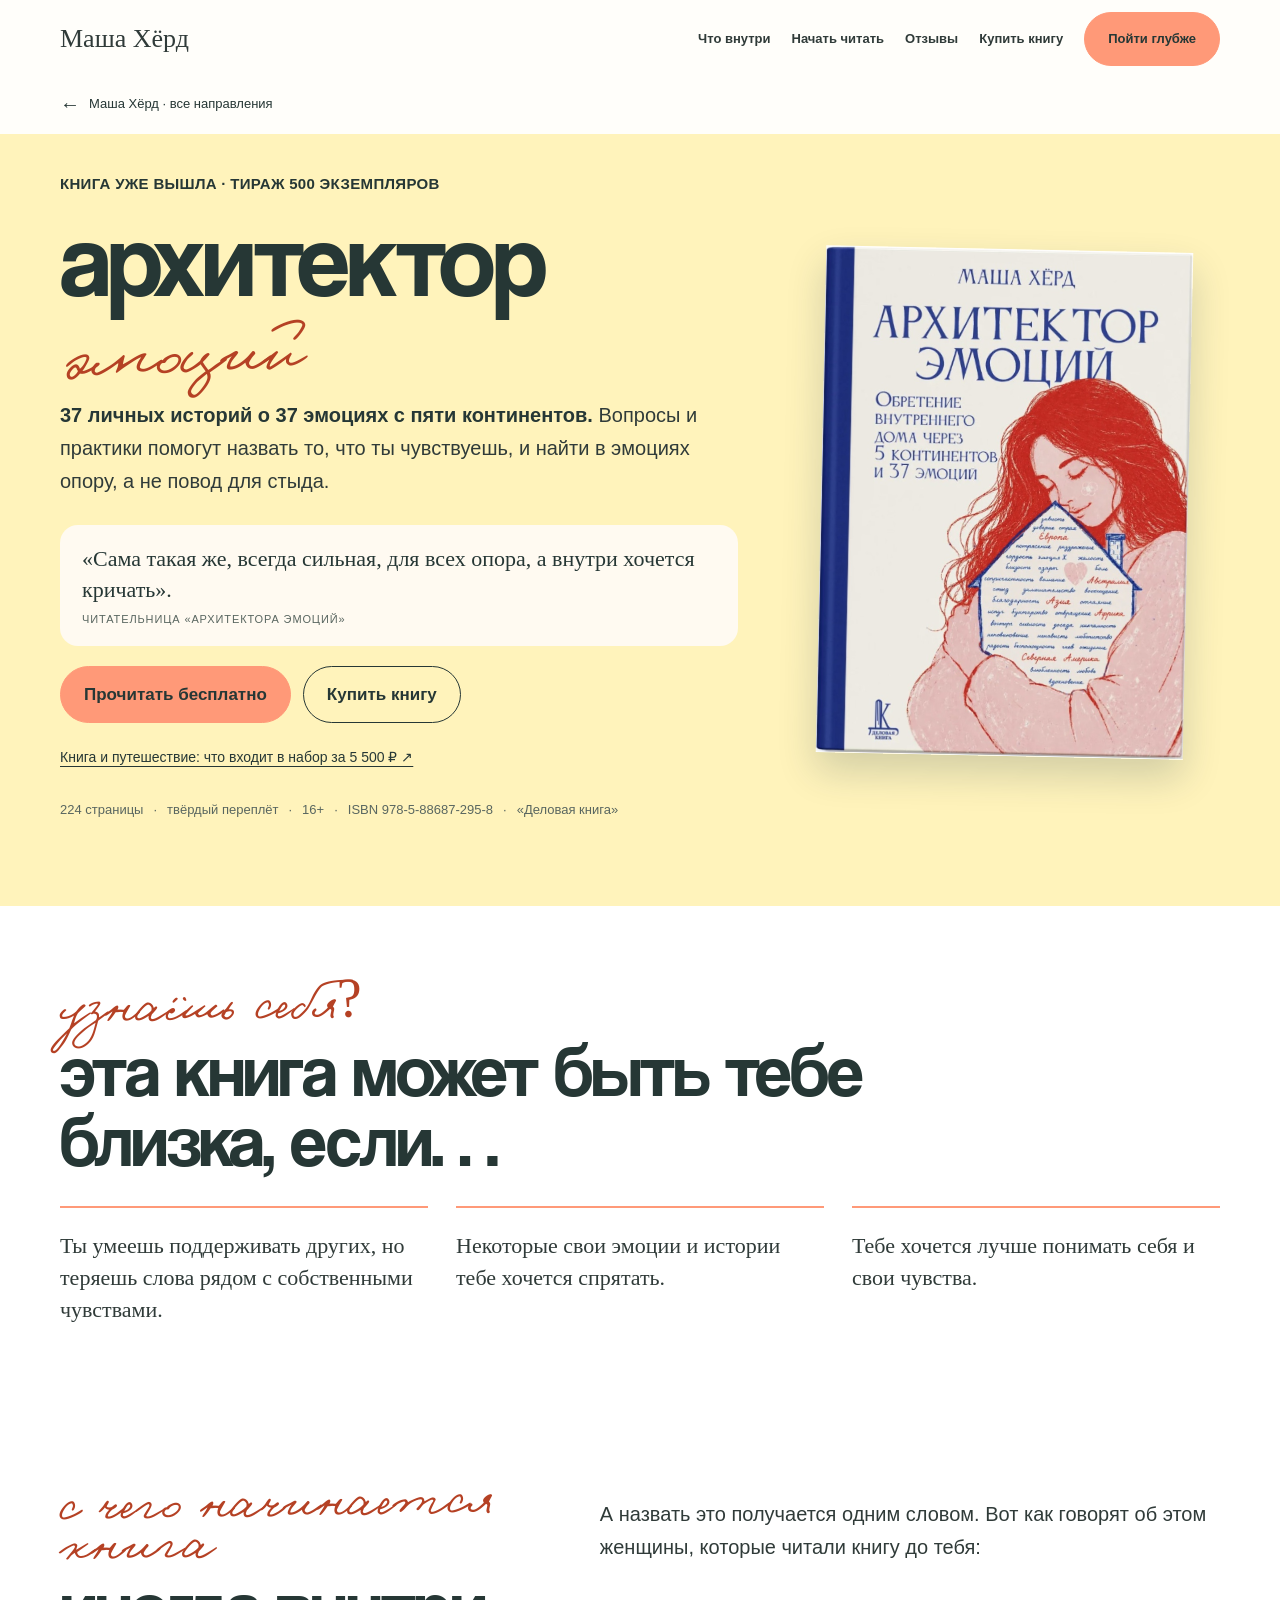
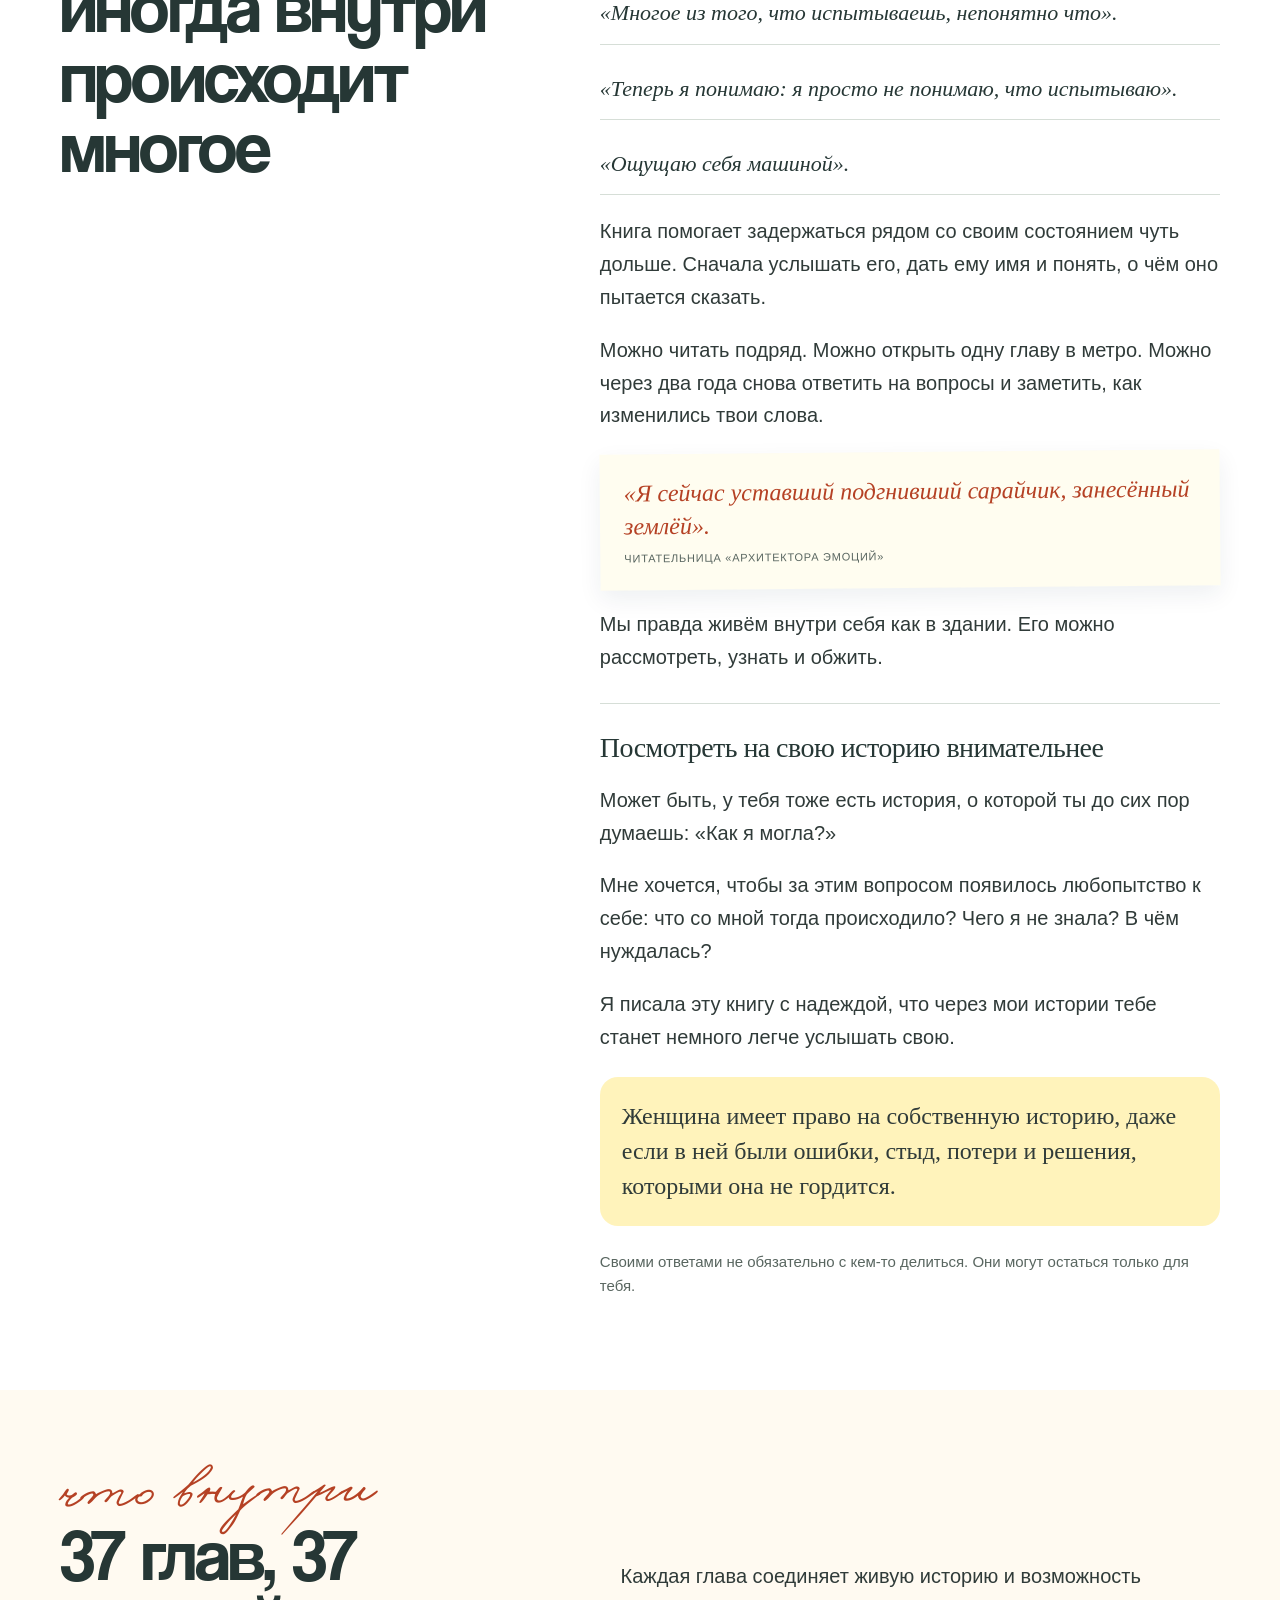
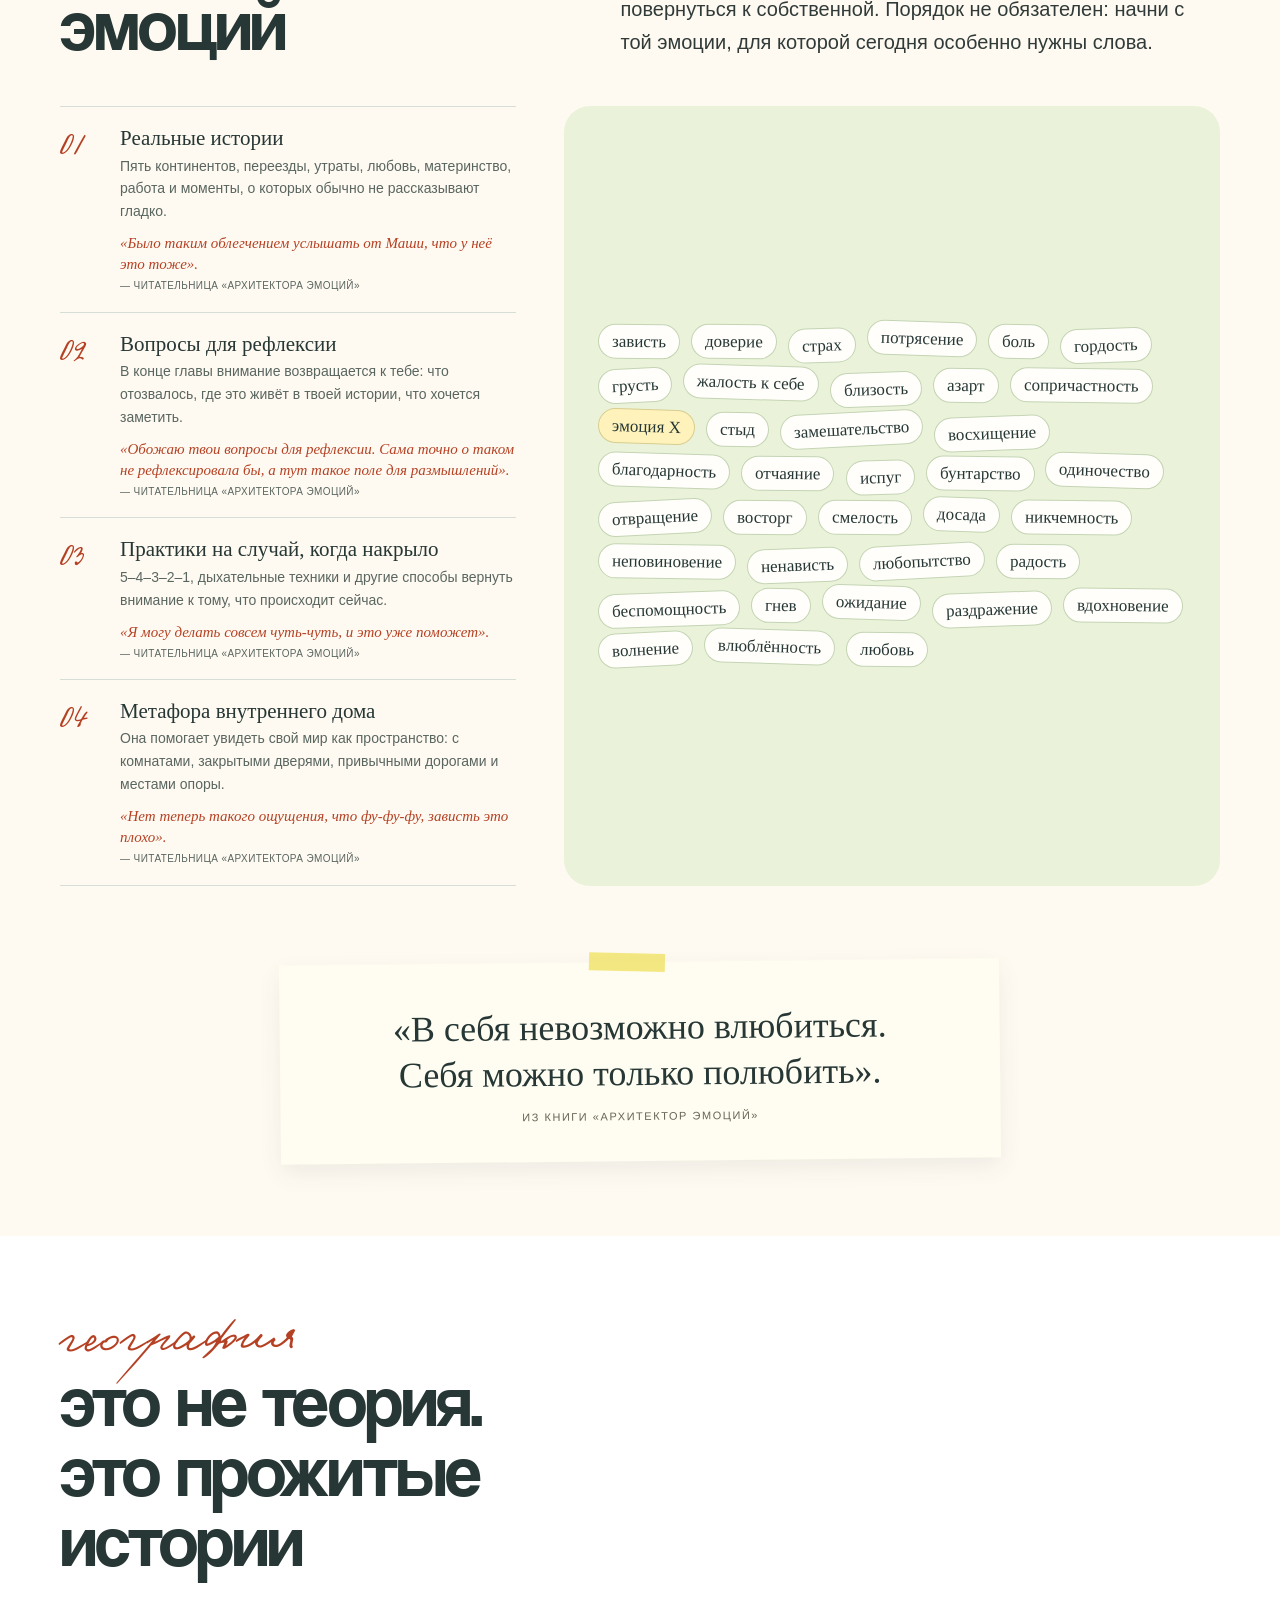
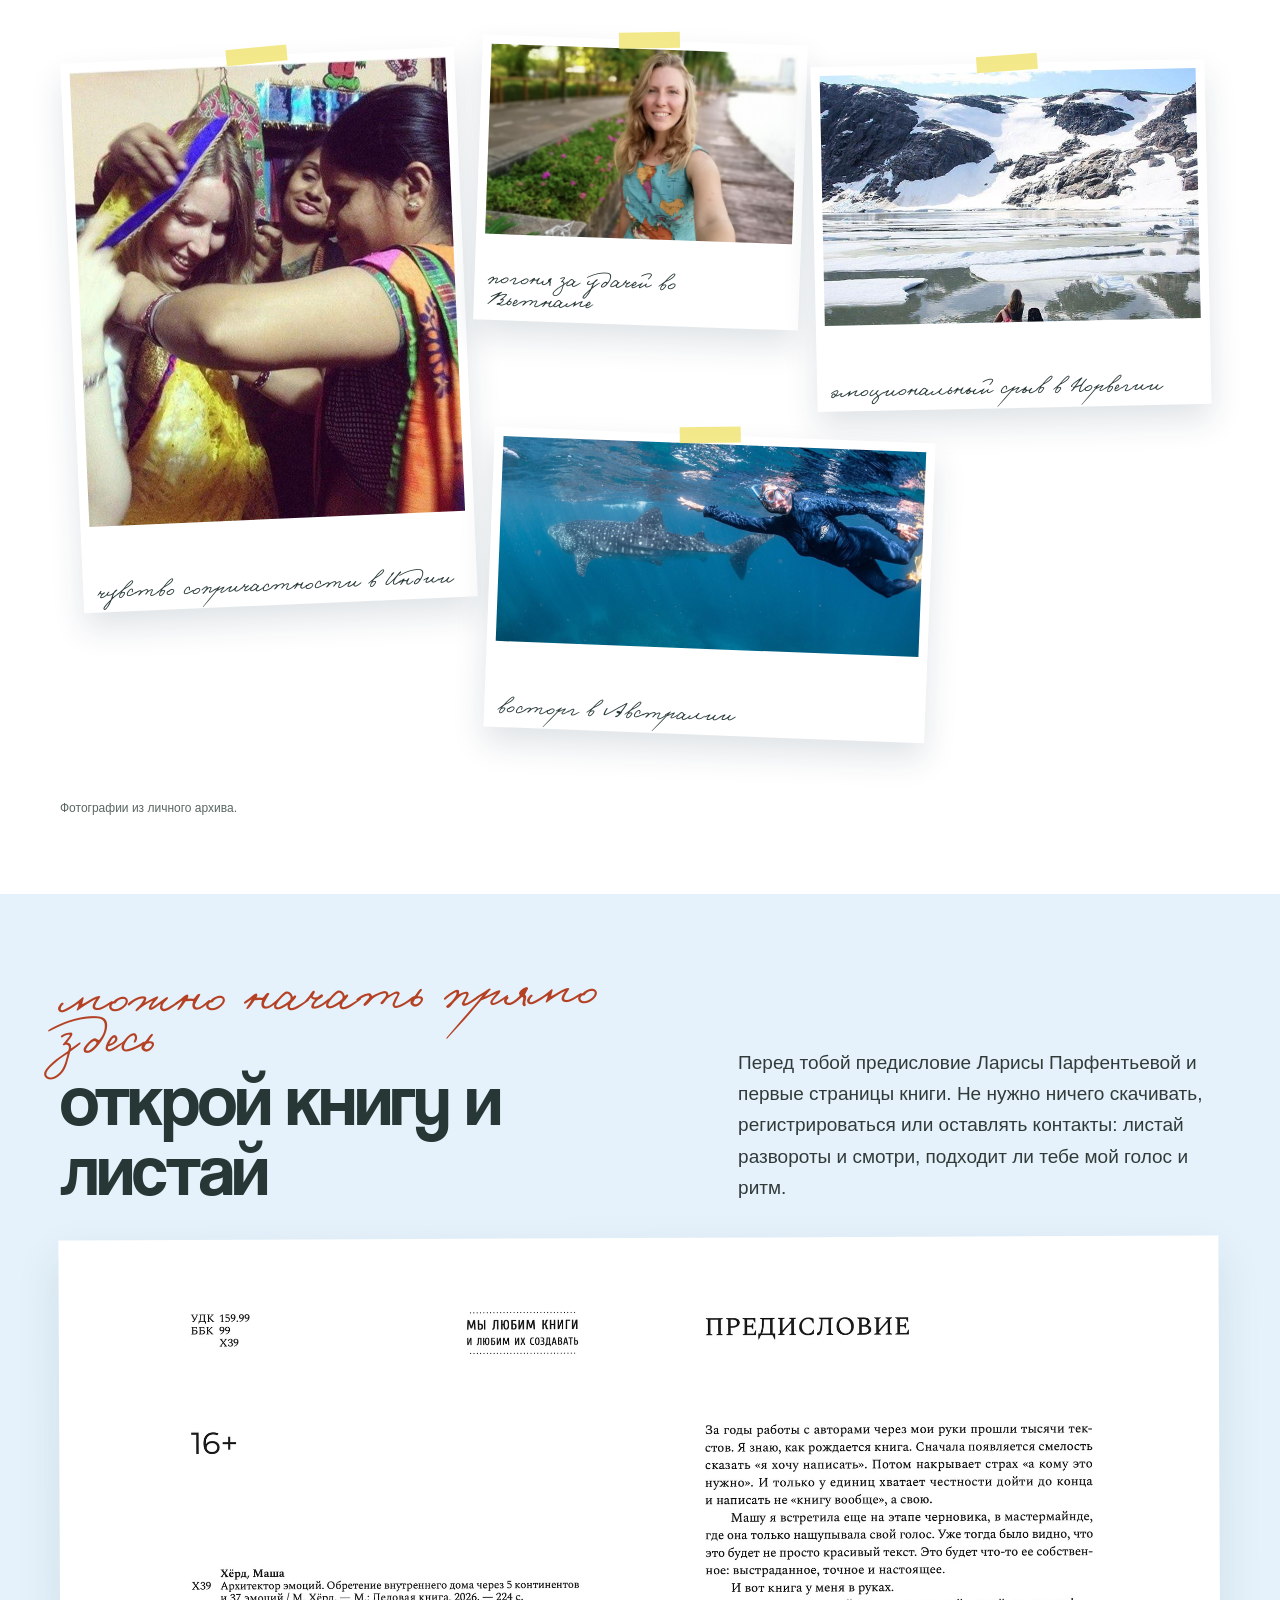
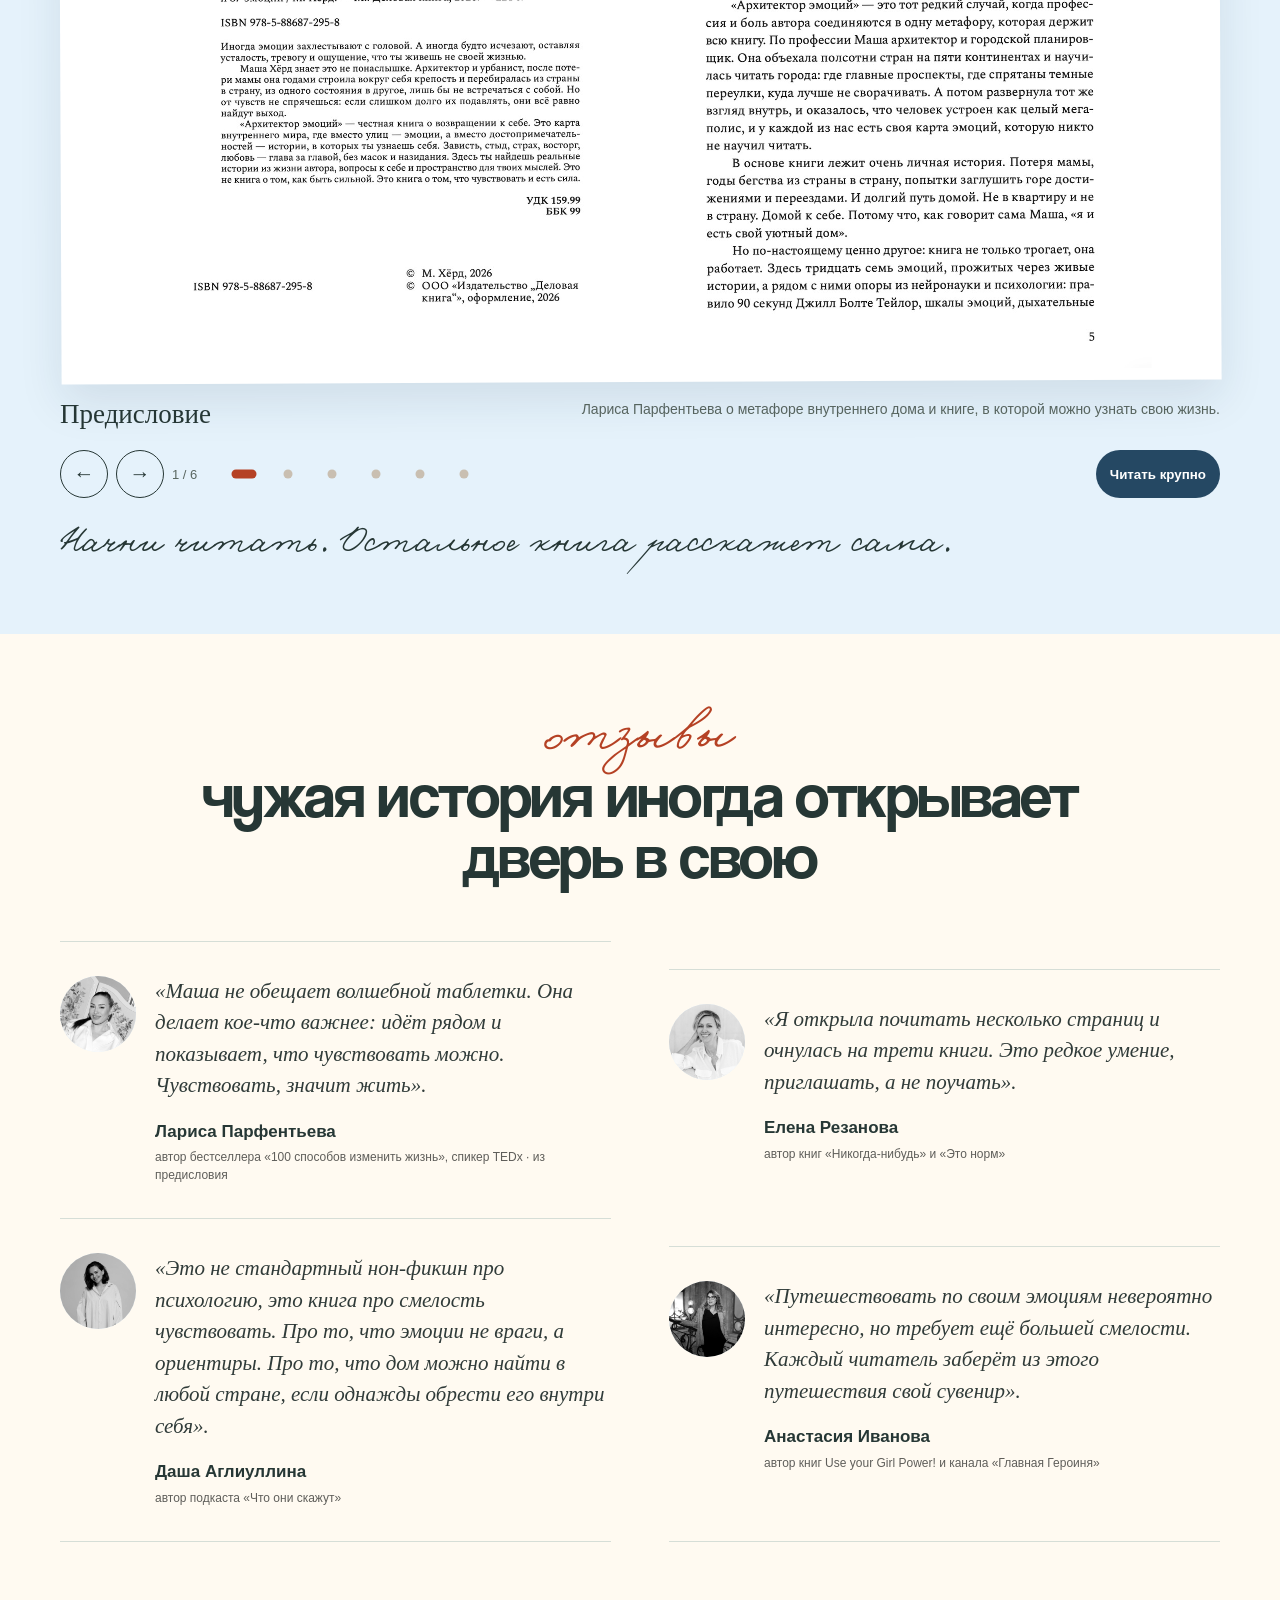
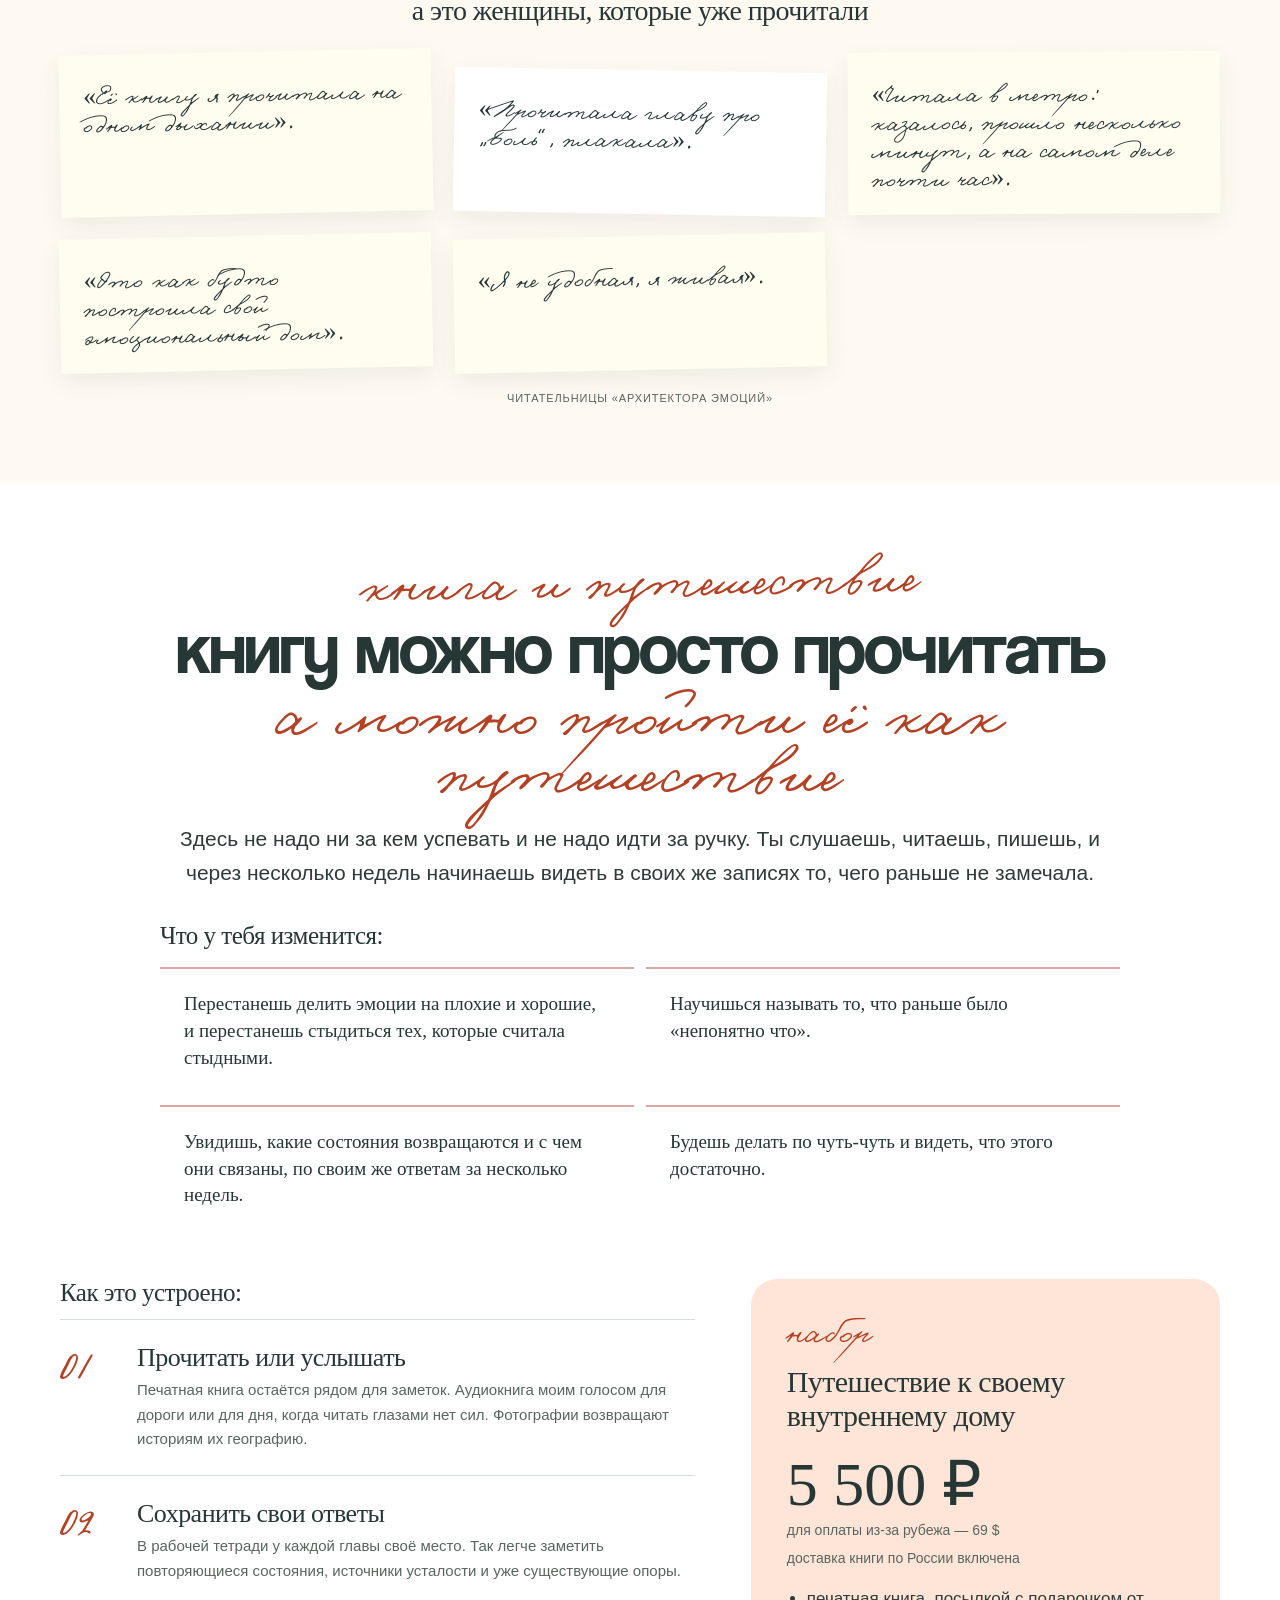
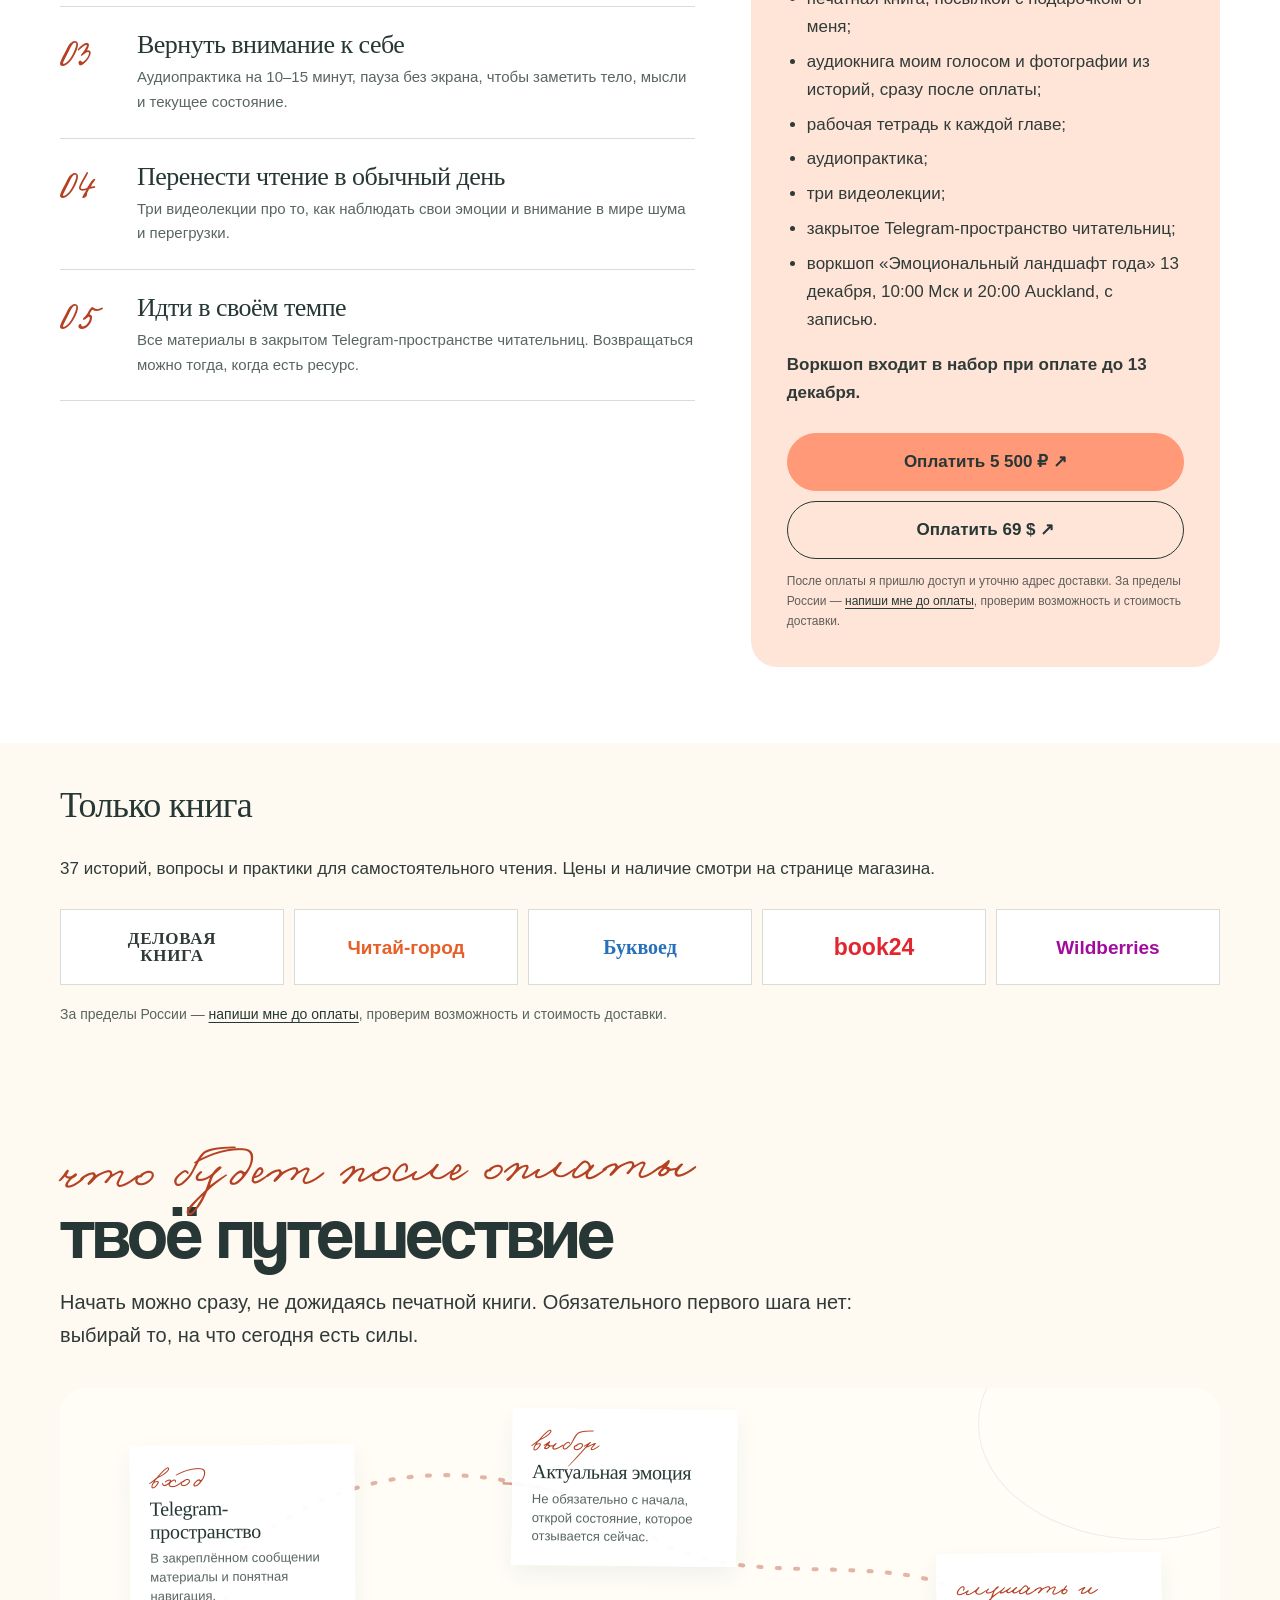
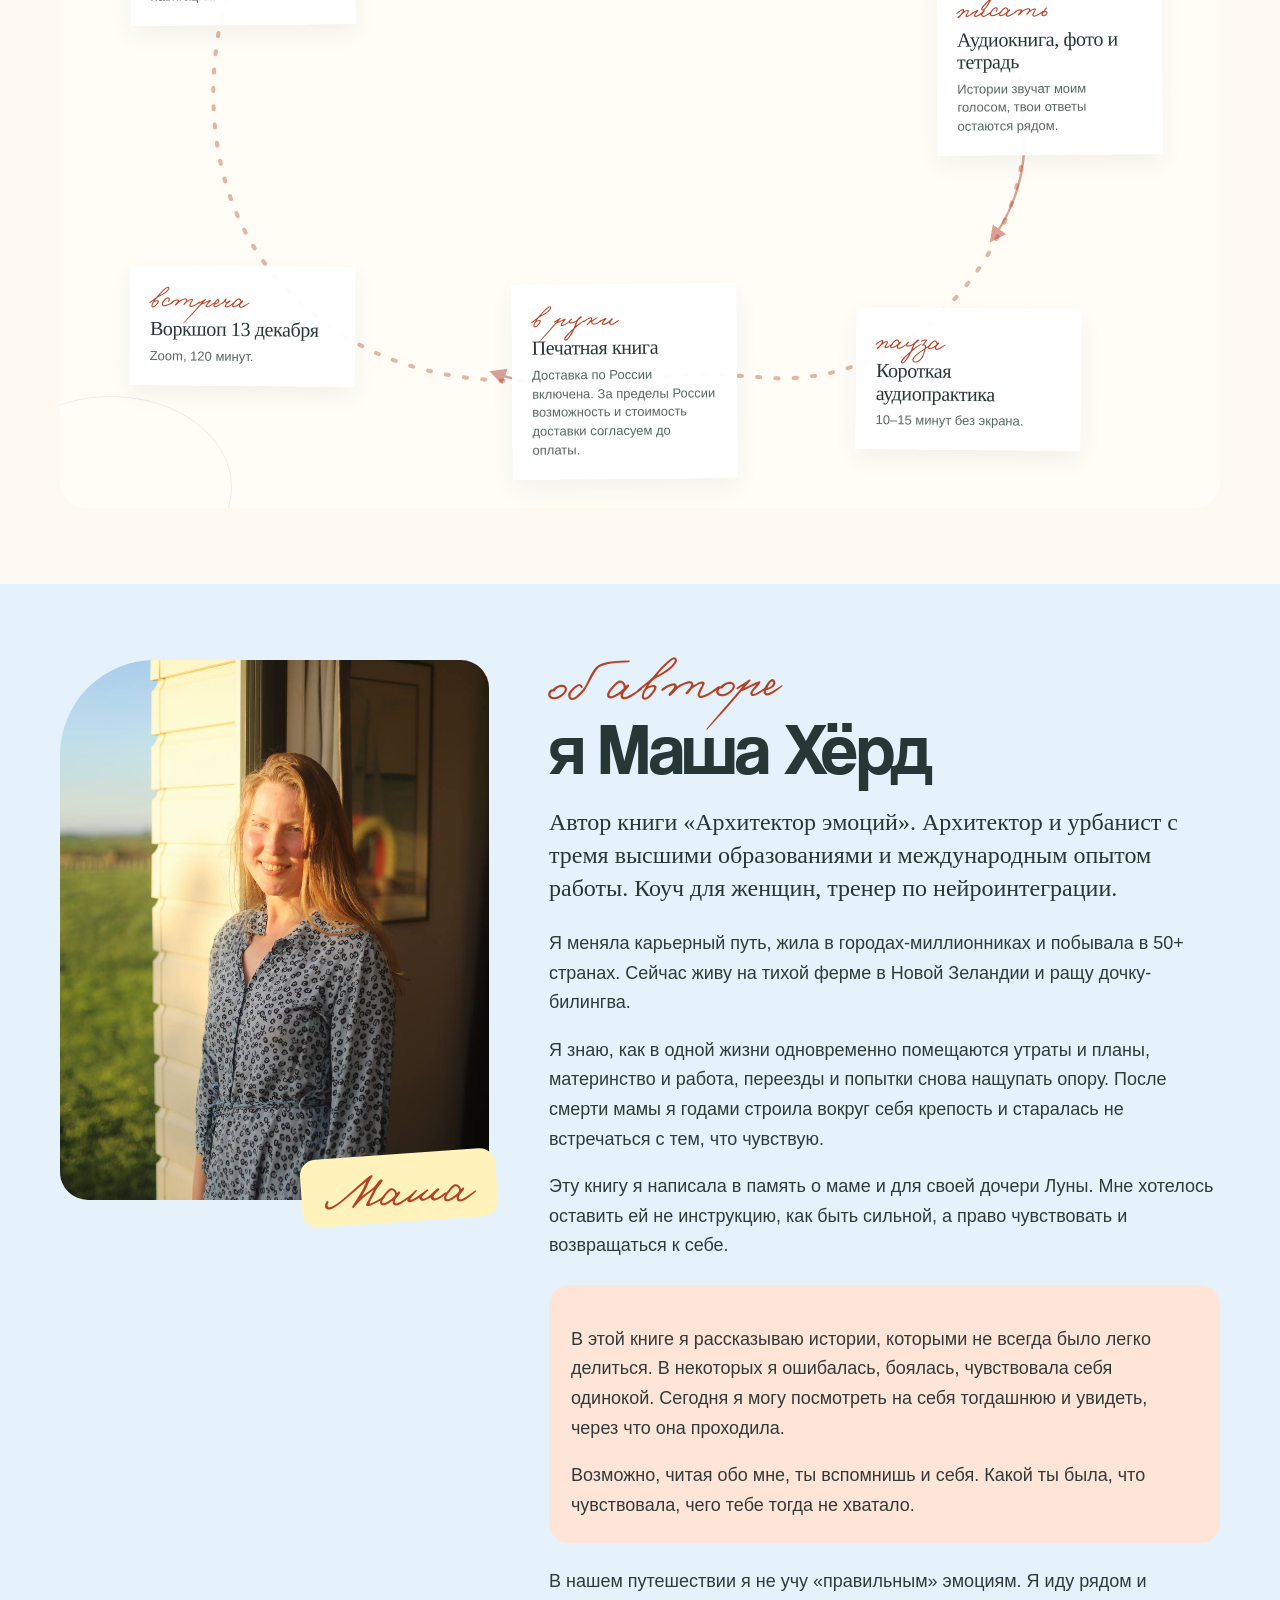
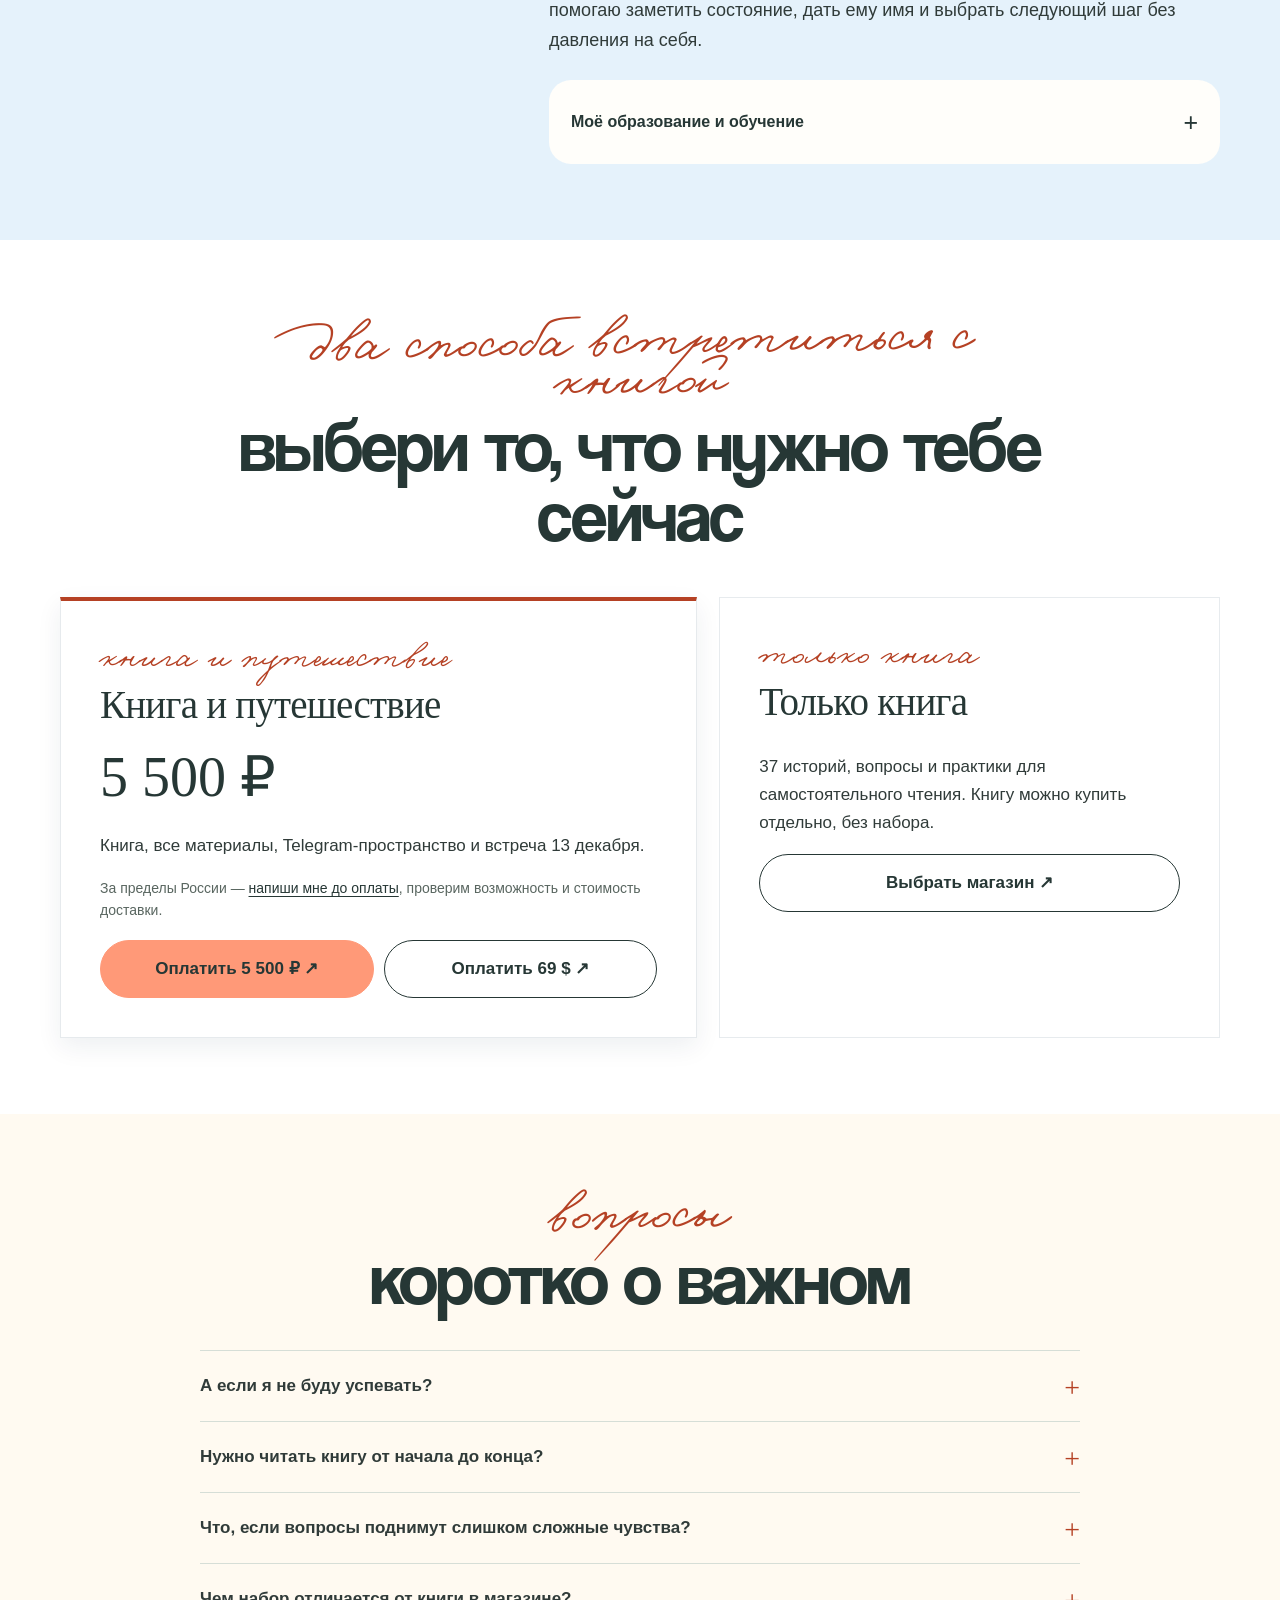
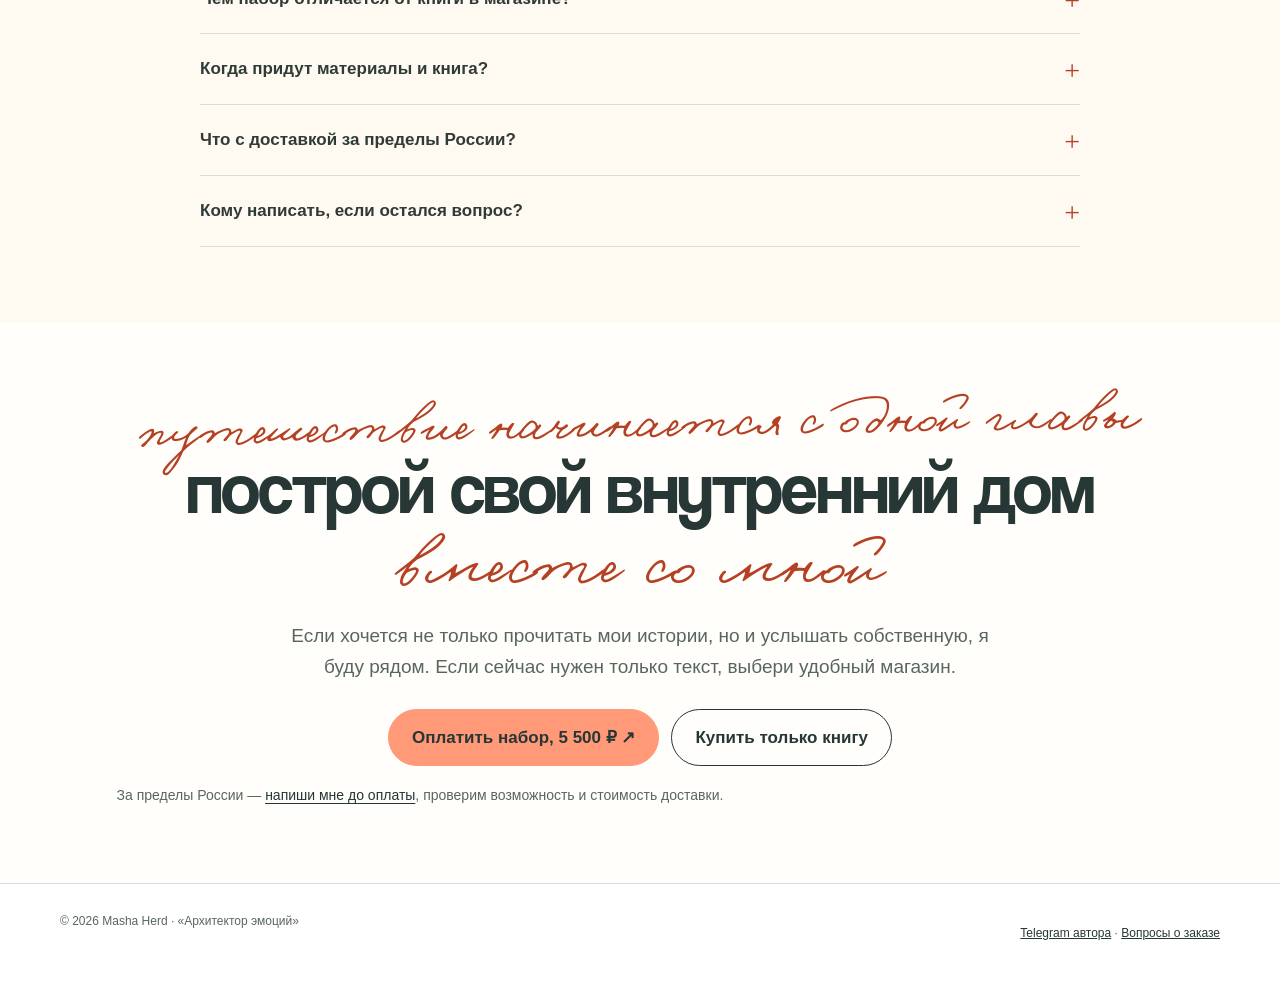
==== commit 5681e037: "fix(book): move retailers between payment and journey" ====
--- a/index.html
+++ b/index.html
@@ -40,7 +40,6 @@
 <span class="eyebrow">узнаёшь себя?</span><h2>эта книга может быть тебе близка, если…</h2>
 <ul class="reader-situations"><li>Ты умеешь поддерживать других, но теряешь слова рядом с собственными чувствами.</li><li>Некоторые свои эмоции и истории тебе хочется спрятать.</li><li>Тебе хочется лучше понимать себя и свои чувства.</li></ul>
 </div></section>
-<section class="section cream retail-early" aria-label="Купить книгу отдельно"><div class="wrap"><article class="choice-card" id="shops"><span class="choice-card__label">только книга</span><h3>Только книга</h3><p>37 историй, вопросы и практики для самостоятельного чтения. Цены и наличие смотри на странице магазина.</p><div class="store-logos"><a aria-label="Купить в издательстве Деловая книга" class="store-logo store-logo--delovo" href="https://delovebook.ru/herd" rel="noopener" target="_blank">ДЕЛОВАЯ<br/>КНИГА</a><a aria-label="Купить в Читай-городе" class="store-logo store-logo--chitai" href="https://www.chitai-gorod.ru/product/arhitektor-emocij-obretenie-vnutrennego-doma-cerez-5-kontinentov-i-37-emocij-3176401" rel="noopener" target="_blank">Читай-город</a><a aria-label="Купить в Буквоеде" class="store-logo store-logo--bookvoed" href="https://www.bookvoed.ru/product/arhitektor-emocij-obretenie-vnutrennego-doma-cerez-5-kontinentov-i-37-emocij-8843683" rel="noopener" target="_blank">Буквоед</a><a aria-label="Купить на Book24" class="store-logo store-logo--book24" href="https://book24.ru/product/arhitektor-emocij-obretenie-vnutrennego-doma-cerez-5-kontinentov-i-37-emocij-8843683/" rel="noopener" target="_blank">book24</a><a aria-label="Купить на Wildberries" class="store-logo store-logo--wb" href="https://www.wildberries.ru/catalog/1624297956/detail.aspx" rel="noopener" target="_blank">Wildberries</a></div></article><p class="shipping-note">За пределы России — <a href="https://t.me/mari_zaychik" rel="noopener" target="_blank">напиши мне до оплаты</a>, проверим возможность и стоимость доставки.</p></div></section>
 <section class="section white" id="recognition"><div class="wrap recognition">
 <div><span class="eyebrow">с чего начинается книга</span><h2>иногда внутри происходит многое</h2></div>
 <div class="recognition__copy"><p>А назвать это получается одним словом. Вот как говорят об этом женщины, которые читали книгу до тебя:</p><div class="recognition-voices"><blockquote class="recognition-voice">«Многое из того, что испытываешь, непонятно что».</blockquote><blockquote class="recognition-voice">«Теперь я понимаю: я просто не понимаю, что испытываю».</blockquote><blockquote class="recognition-voice">«Ощущаю себя машиной».</blockquote></div><p>Книга помогает задержаться рядом со своим состоянием чуть дольше. Сначала услышать его, дать ему имя и понять, о чём оно пытается сказать.</p><p>Можно читать подряд. Можно открыть одну главу в метро. Можно через два года снова ответить на вопросы и заметить, как изменились твои слова.</p><blockquote class="recognition-voice recognition-voice--house">«Я сейчас уставший подгнивший сарайчик, занесённый землёй».<cite>читательница «Архитектора эмоций»</cite></blockquote><p>Мы правда живём внутри себя как в здании. Его можно рассмотреть, узнать и обжить.</p><div class="reader-value"><h3>Посмотреть на свою историю внимательнее</h3><p>Может быть, у тебя тоже есть история, о которой ты до сих пор думаешь: «Как я могла?»</p><p>Мне хочется, чтобы за этим вопросом появилось любопытство к себе: что со мной тогда происходило? Чего я не знала? В чём нуждалась?</p><p>Я писала эту книгу с надеждой, что через мои истории тебе станет немного легче услышать свою.</p><p class="reader-value__permission">Женщина имеет право на собственную историю, даже если в ней были ошибки, стыд, потери и решения, которыми она не гордится.</p><p class="reader-value__privacy">Своими ответами не обязательно с кем-то делиться. Они могут остаться только для тебя.</p></div></div>
@@ -89,6 +88,7 @@
 <article class="companion-step"><div class="companion-step__n">05</div><div><h3>Идти в своём темпе</h3><p>Все материалы в закрытом Telegram-пространстве читательниц. Возвращаться можно тогда, когда есть ресурс.</p></div></article>
 </div><aside class="offer"><span class="offer__tag">набор</span><h3 style="margin-top:18px">Путешествие к своему внутреннему дому</h3><div class="offer__price">5 500 ₽<small>для оплаты из-за рубежа — 69 $</small><small>доставка книги по России включена</small></div><ul><li>печатная книга, посылкой с подарочком от меня;</li><li>аудиокнига моим голосом и фотографии из историй, сразу после оплаты;</li><li>рабочая тетрадь к каждой главе;</li><li>аудиопрактика;</li><li>три видеолекции;</li><li>закрытое Telegram-пространство читательниц;</li><li>воркшоп «Эмоциональный ландшафт года» 13 декабря, 10:00 Мск и 20:00 Auckland, с записью.</li></ul><p><strong>Воркшоп входит в набор при оплате до 13 декабря.</strong></p><a class="btn btn--brick" href="https://app.lava.top/products/d5431142-c9b0-415c-b6c9-d15684a8bcce/a5f59133-96d3-4bd1-894f-23c11cb9dd9f?currency=RUB" rel="noopener" target="_blank">Оплатить 5 500 ₽ ↗</a><a class="btn btn--line" href="https://buy.stripe.com/cNi7sMggugKz8aKcUB2Ry13" rel="noopener" target="_blank">Оплатить 69 $ ↗</a><p class="offer__note">После оплаты я пришлю доступ и уточню адрес доставки. За пределы России — <a href="https://t.me/mari_zaychik" rel="noopener" target="_blank">напиши мне до оплаты</a>, проверим возможность и стоимость доставки.</p></aside></div>
 </div></section>
+<section class="section cream retail-early" aria-label="Купить книгу отдельно"><div class="wrap"><article class="choice-card" id="shops"><span class="choice-card__label">только книга</span><h3>Только книга</h3><p>37 историй, вопросы и практики для самостоятельного чтения. Цены и наличие смотри на странице магазина.</p><div class="store-logos"><a aria-label="Купить в издательстве Деловая книга" class="store-logo store-logo--delovo" href="https://delovebook.ru/herd" rel="noopener" target="_blank">ДЕЛОВАЯ<br/>КНИГА</a><a aria-label="Купить в Читай-городе" class="store-logo store-logo--chitai" href="https://www.chitai-gorod.ru/product/arhitektor-emocij-obretenie-vnutrennego-doma-cerez-5-kontinentov-i-37-emocij-3176401" rel="noopener" target="_blank">Читай-город</a><a aria-label="Купить в Буквоеде" class="store-logo store-logo--bookvoed" href="https://www.bookvoed.ru/product/arhitektor-emocij-obretenie-vnutrennego-doma-cerez-5-kontinentov-i-37-emocij-8843683" rel="noopener" target="_blank">Буквоед</a><a aria-label="Купить на Book24" class="store-logo store-logo--book24" href="https://book24.ru/product/arhitektor-emocij-obretenie-vnutrennego-doma-cerez-5-kontinentov-i-37-emocij-8843683/" rel="noopener" target="_blank">book24</a><a aria-label="Купить на Wildberries" class="store-logo store-logo--wb" href="https://www.wildberries.ru/catalog/1624297956/detail.aspx" rel="noopener" target="_blank">Wildberries</a></div></article><p class="shipping-note">За пределы России — <a href="https://t.me/mari_zaychik" rel="noopener" target="_blank">напиши мне до оплаты</a>, проверим возможность и стоимость доставки.</p></div></section>
 <section class="section cream"><div class="wrap">
 <div class="journey-head"><span class="eyebrow">что будет после оплаты</span><h2>твоё путешествие</h2><p>Начать можно сразу, не дожидаясь печатной книги. Обязательного первого шага нет: выбирай то, на что сегодня есть силы.</p></div>
 <div aria-label="Карта путешествия после оплаты" class="journey-map">
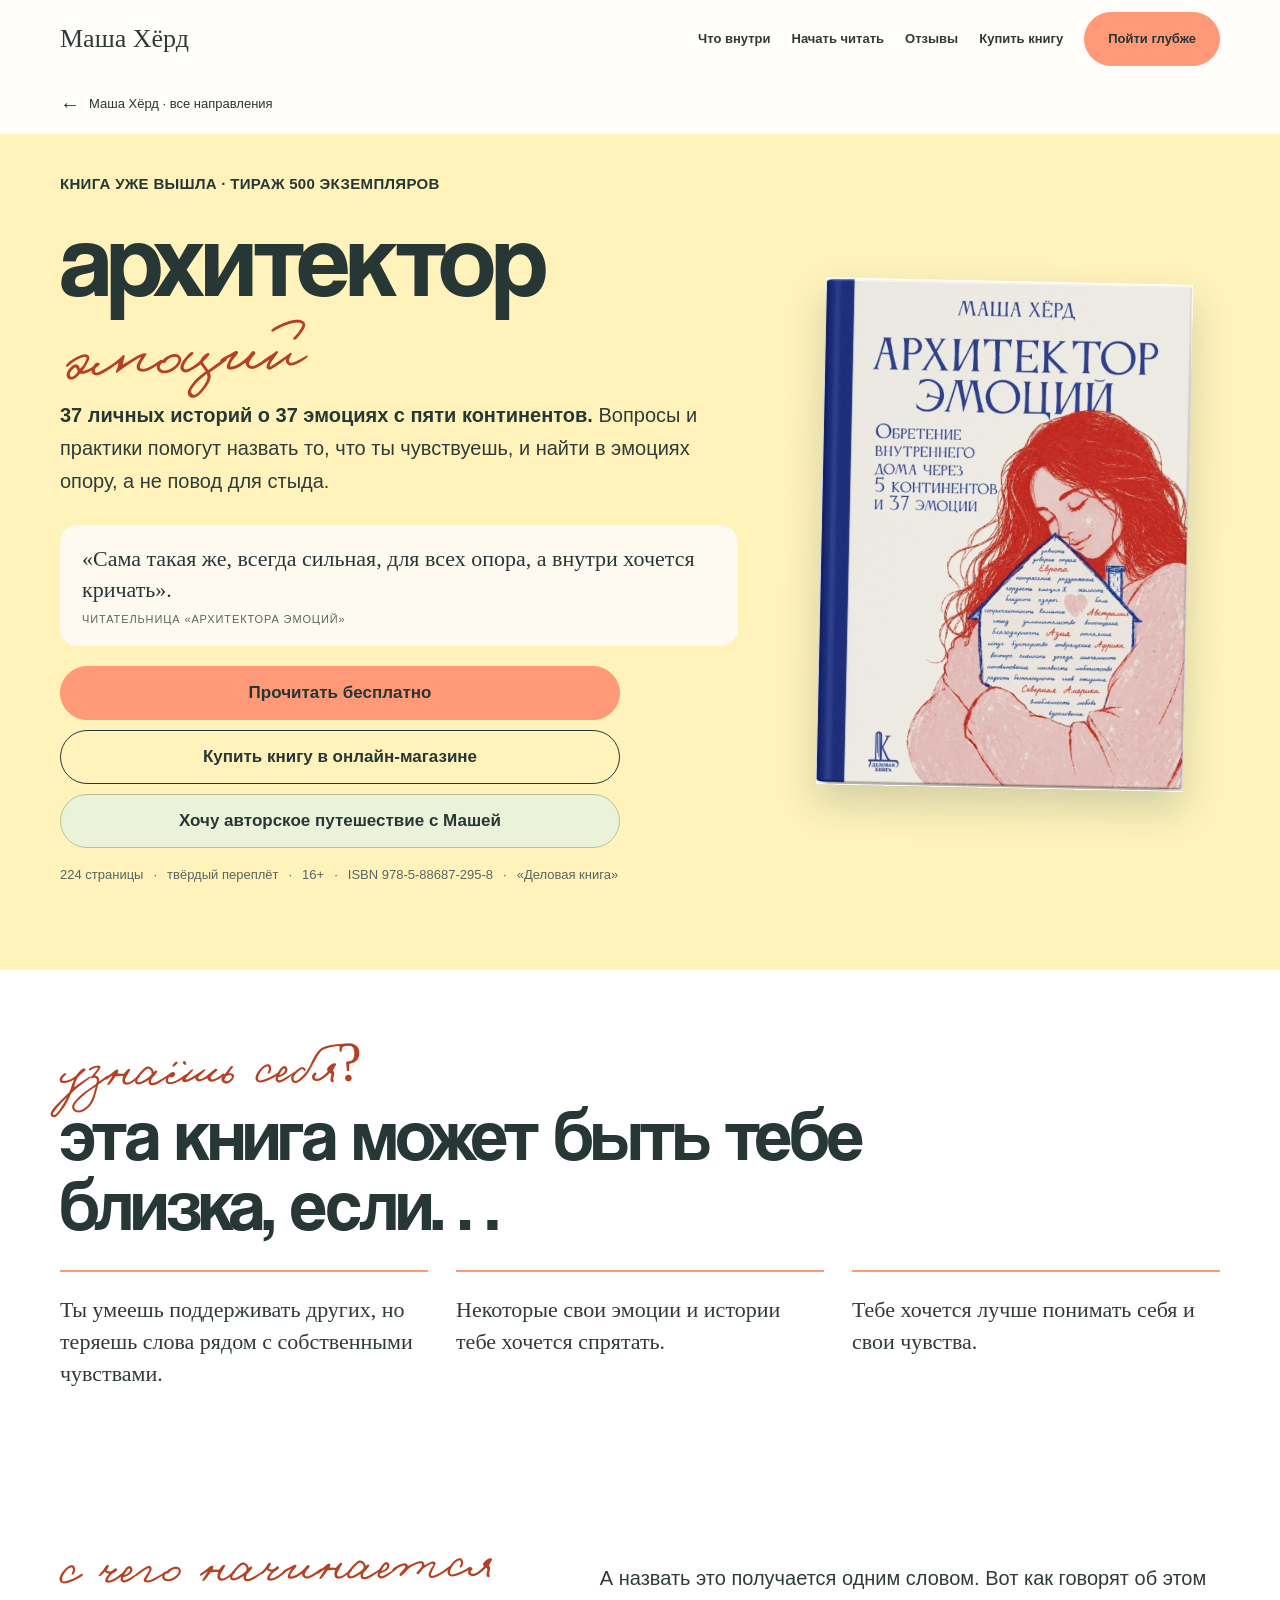
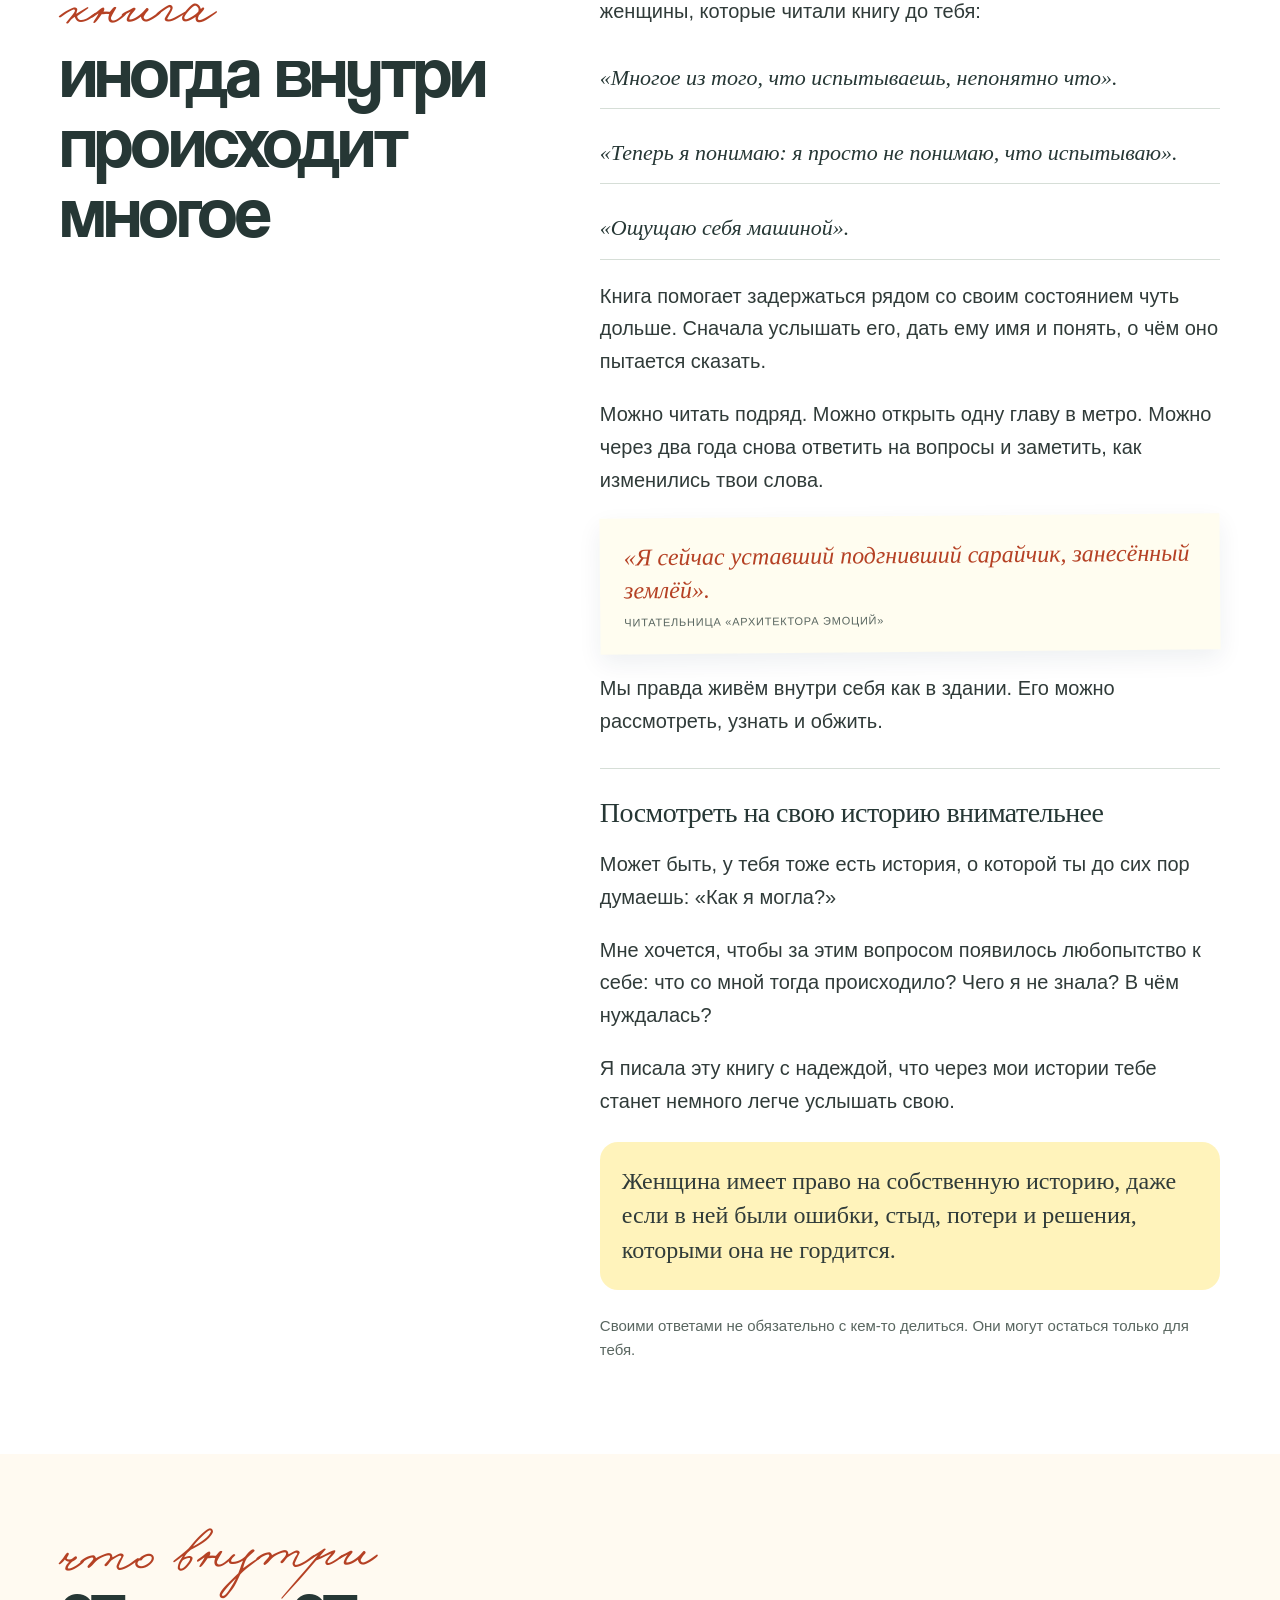
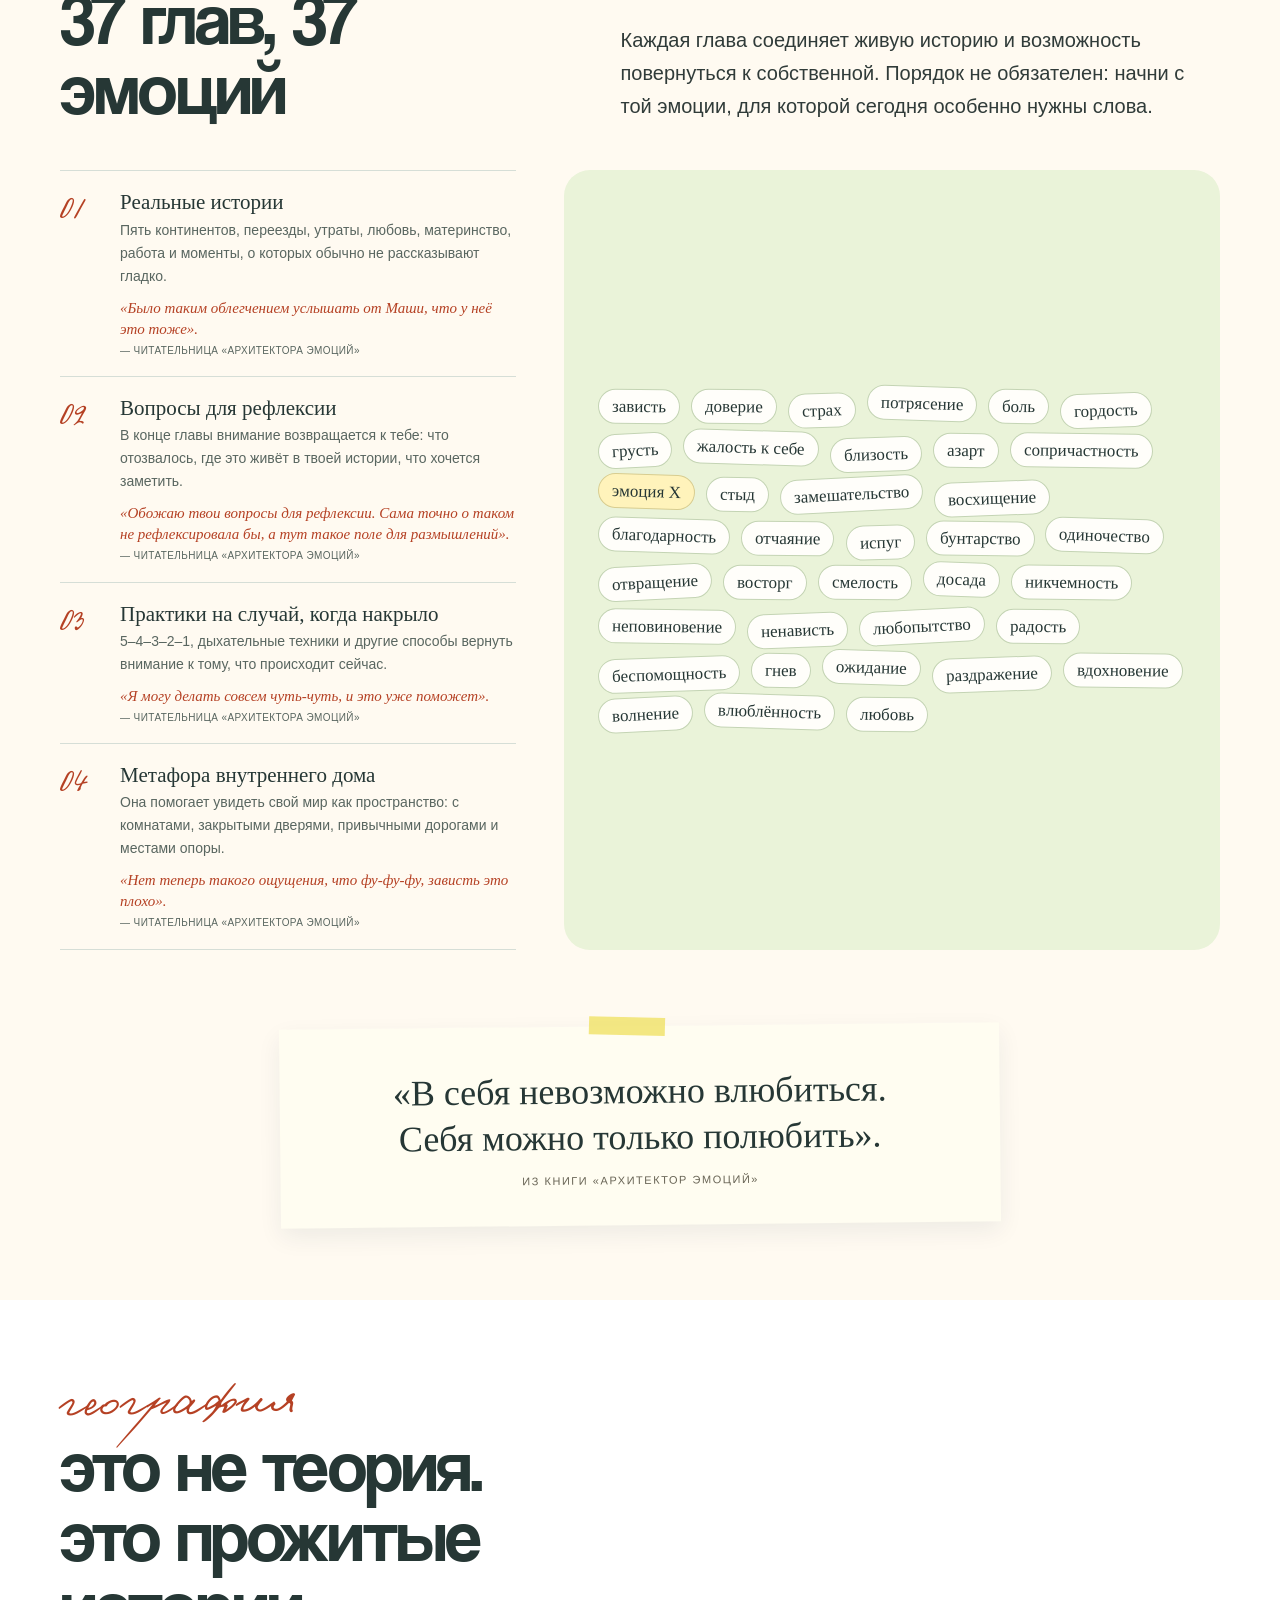
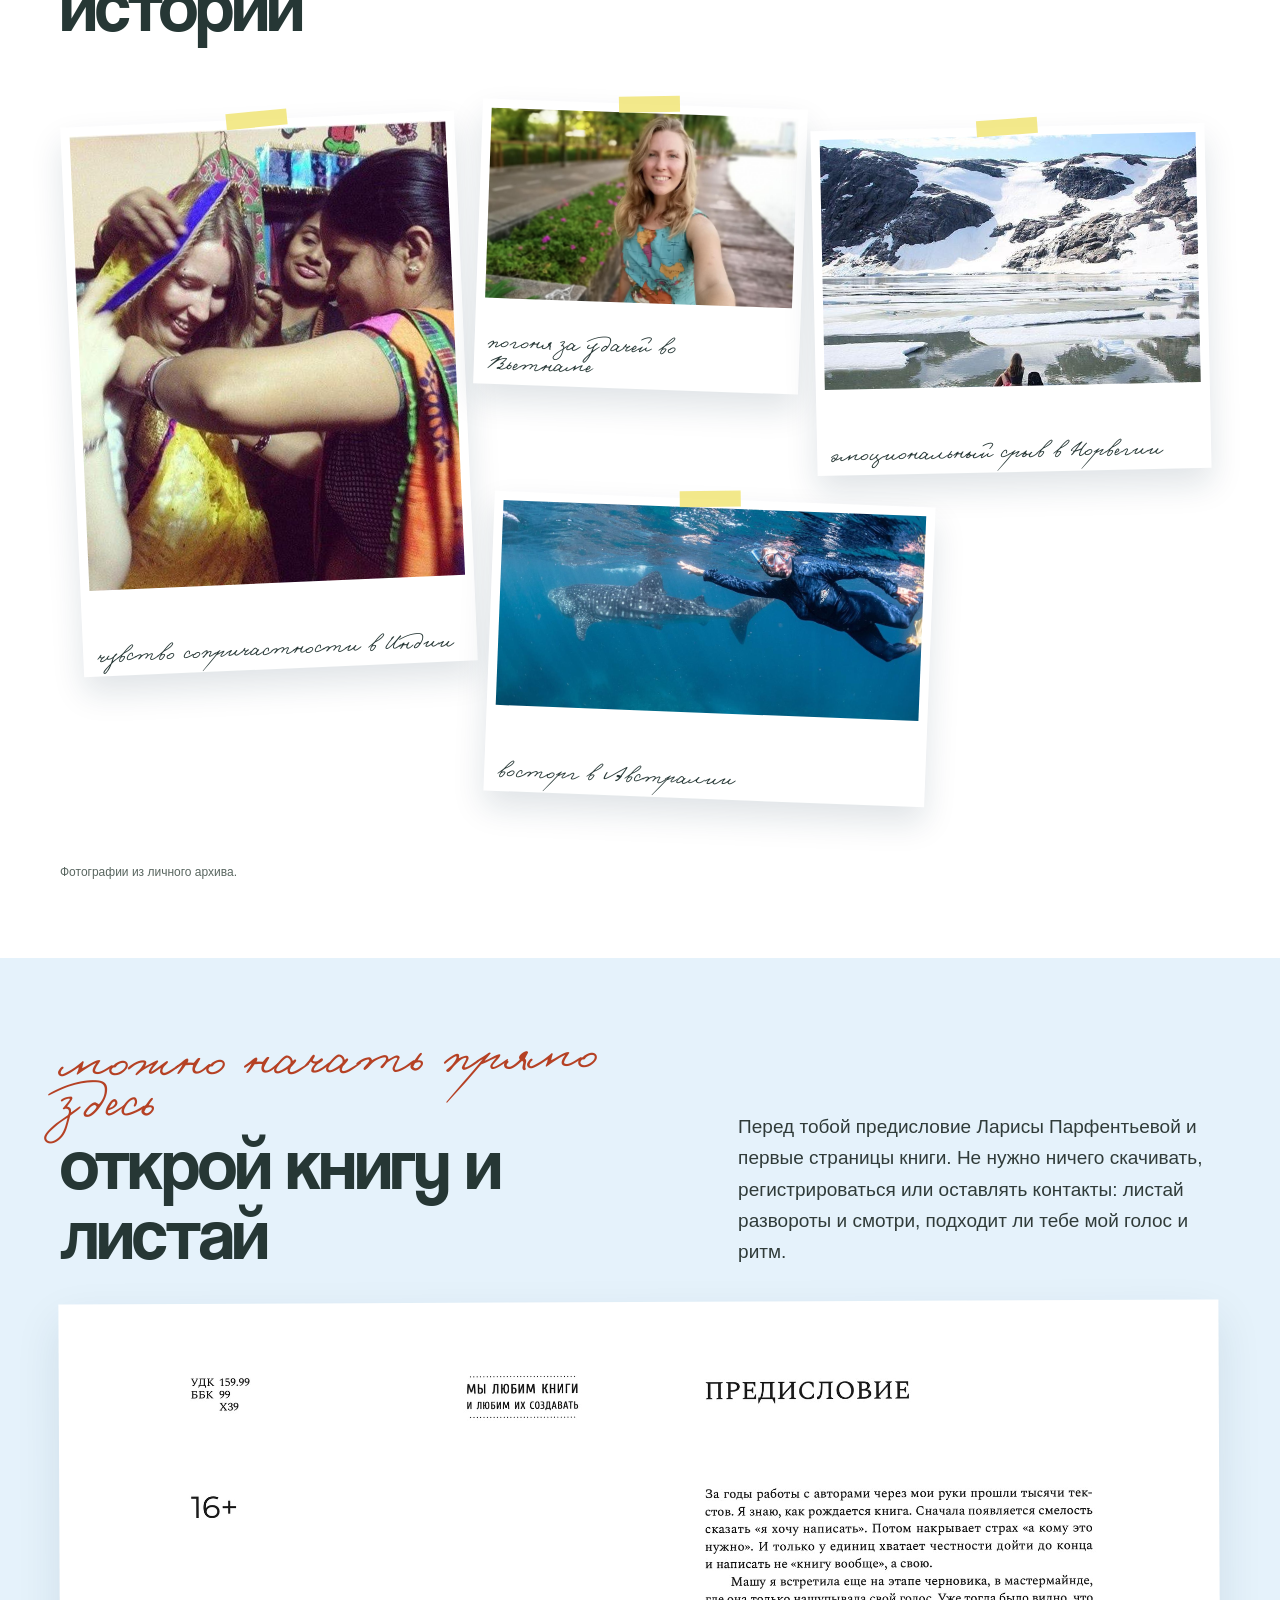
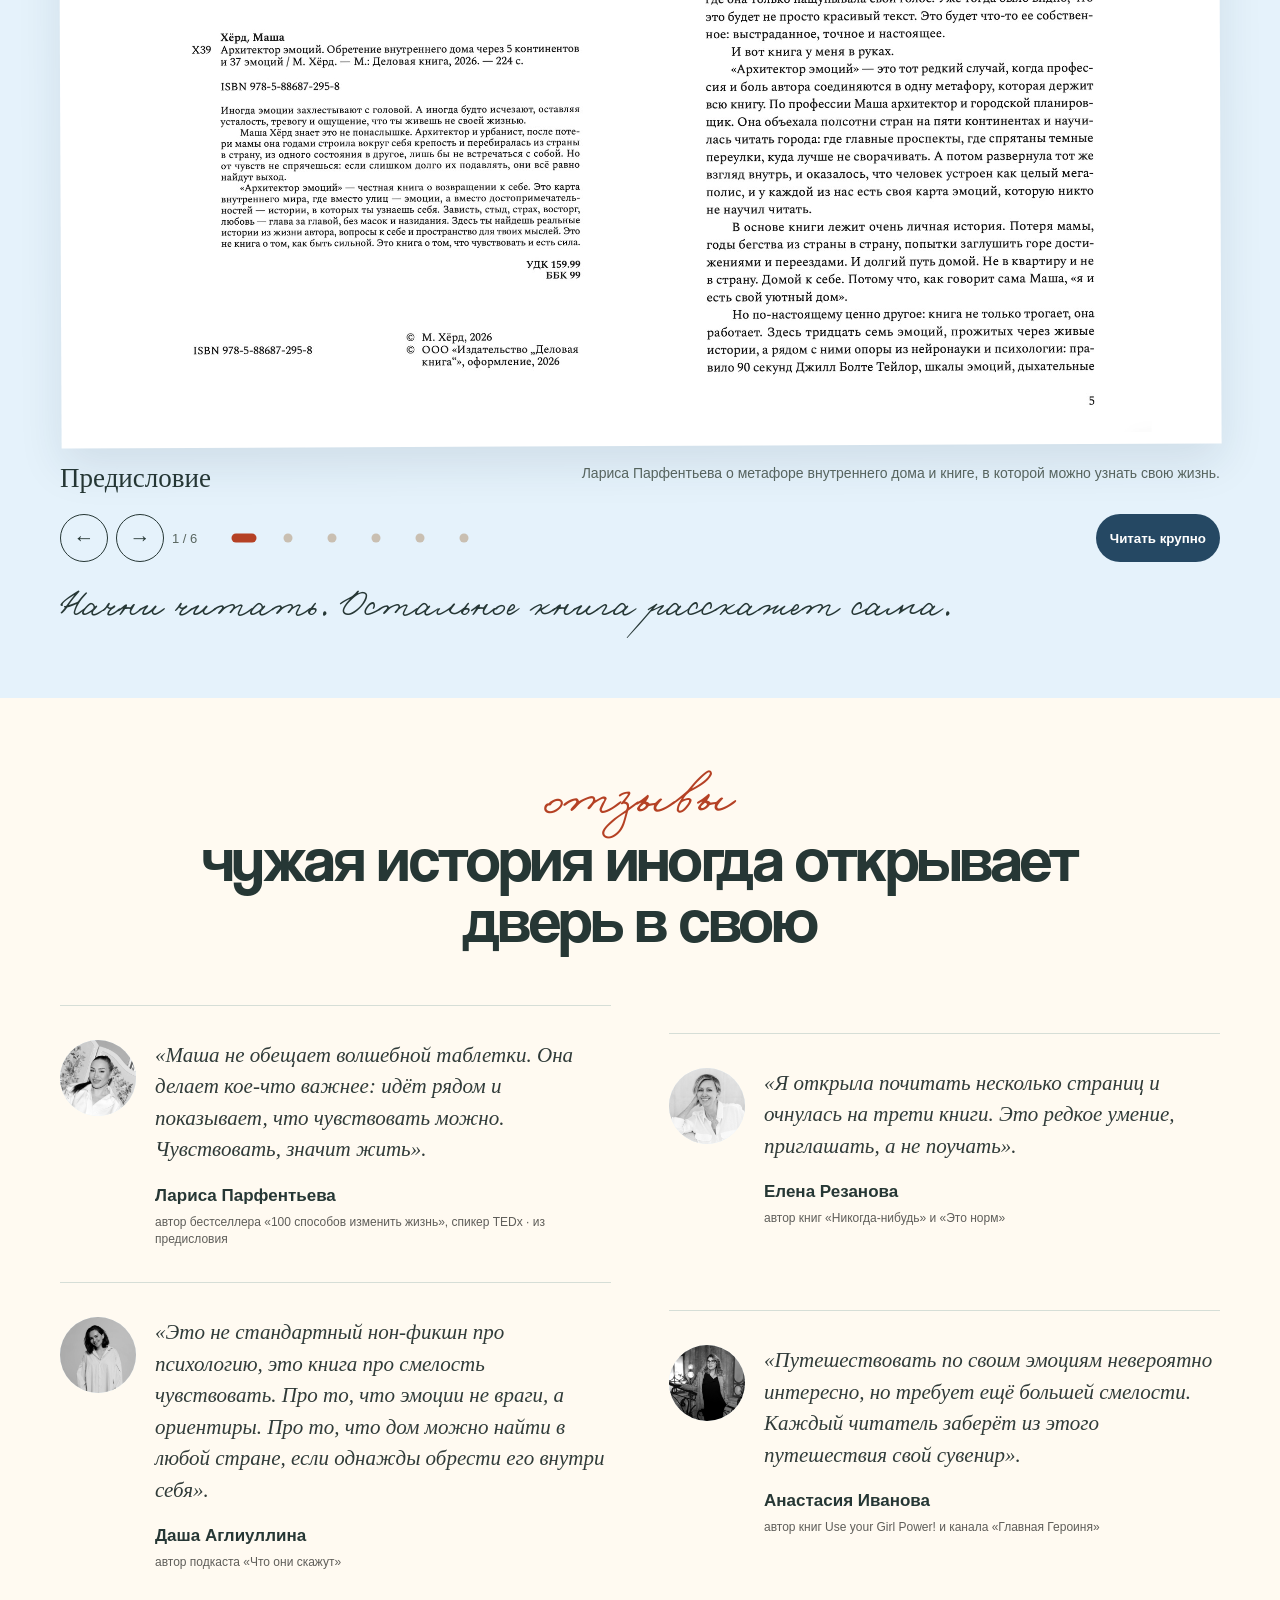
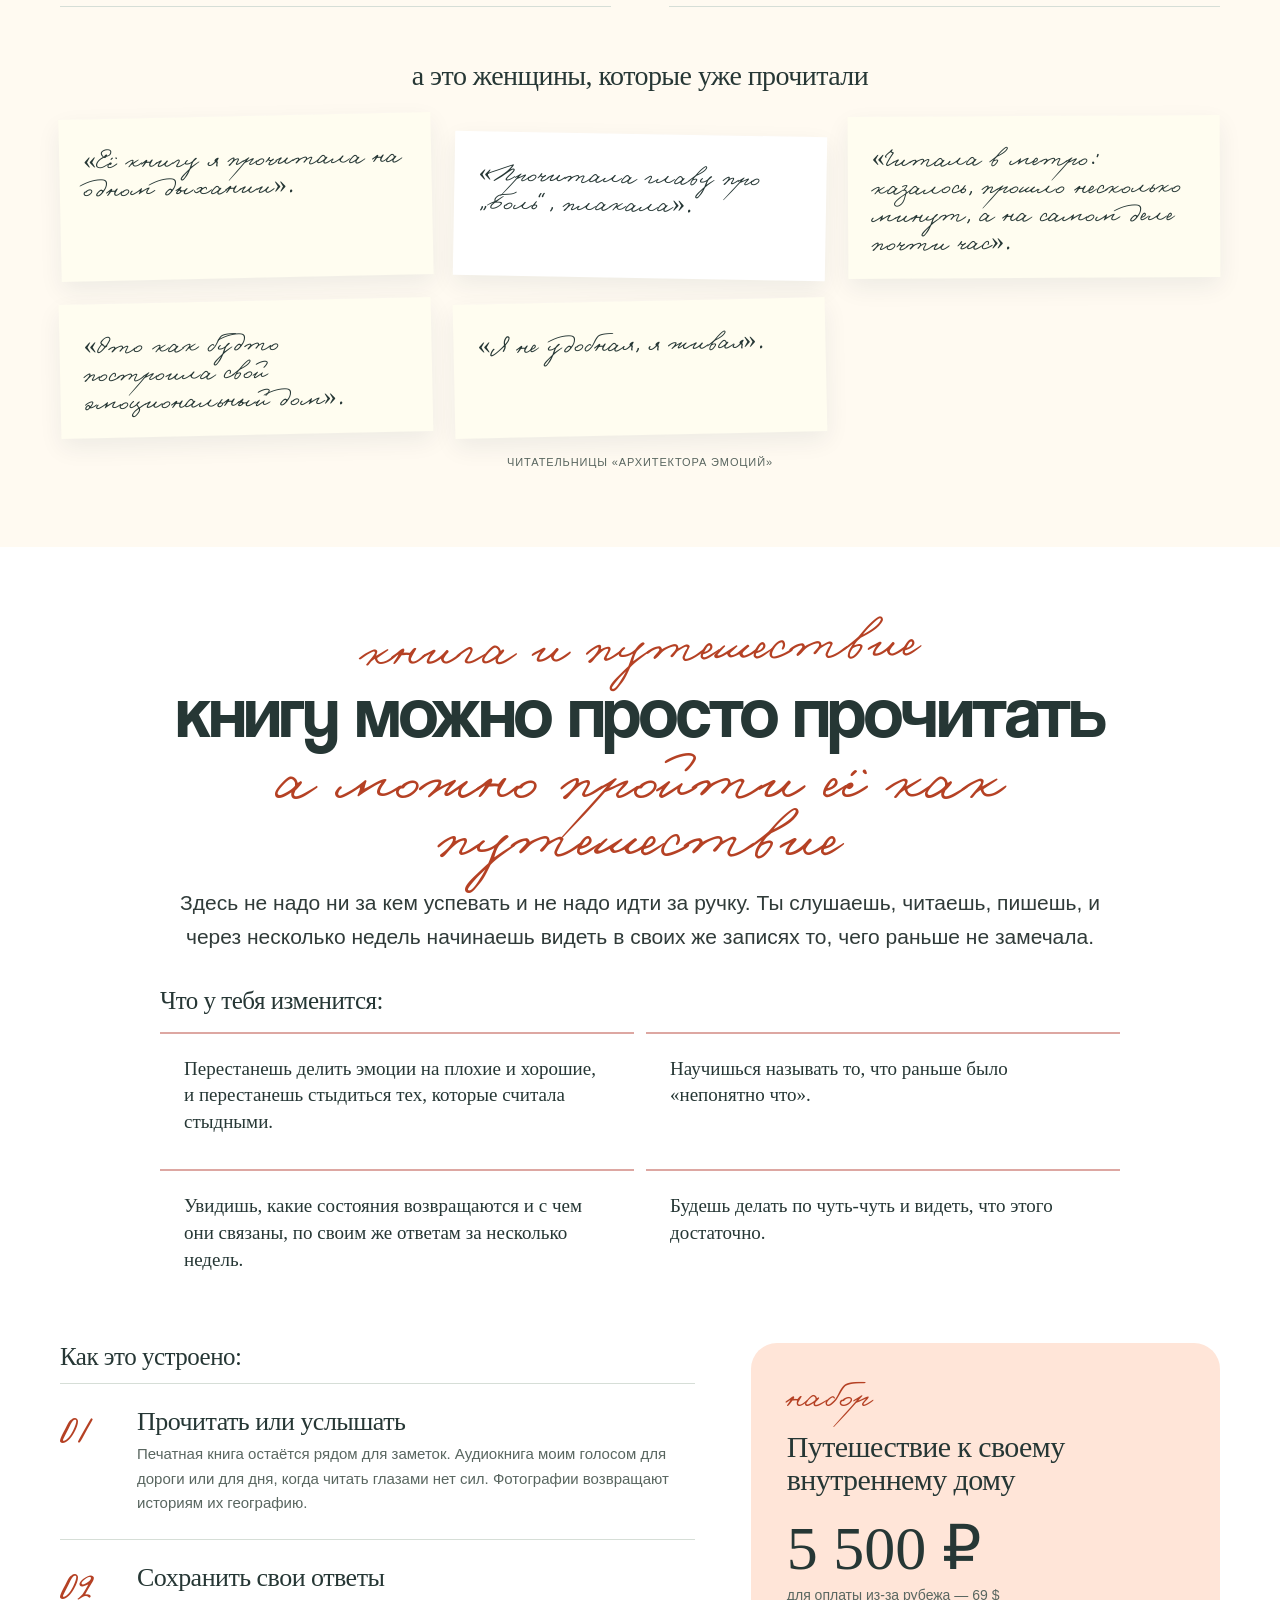
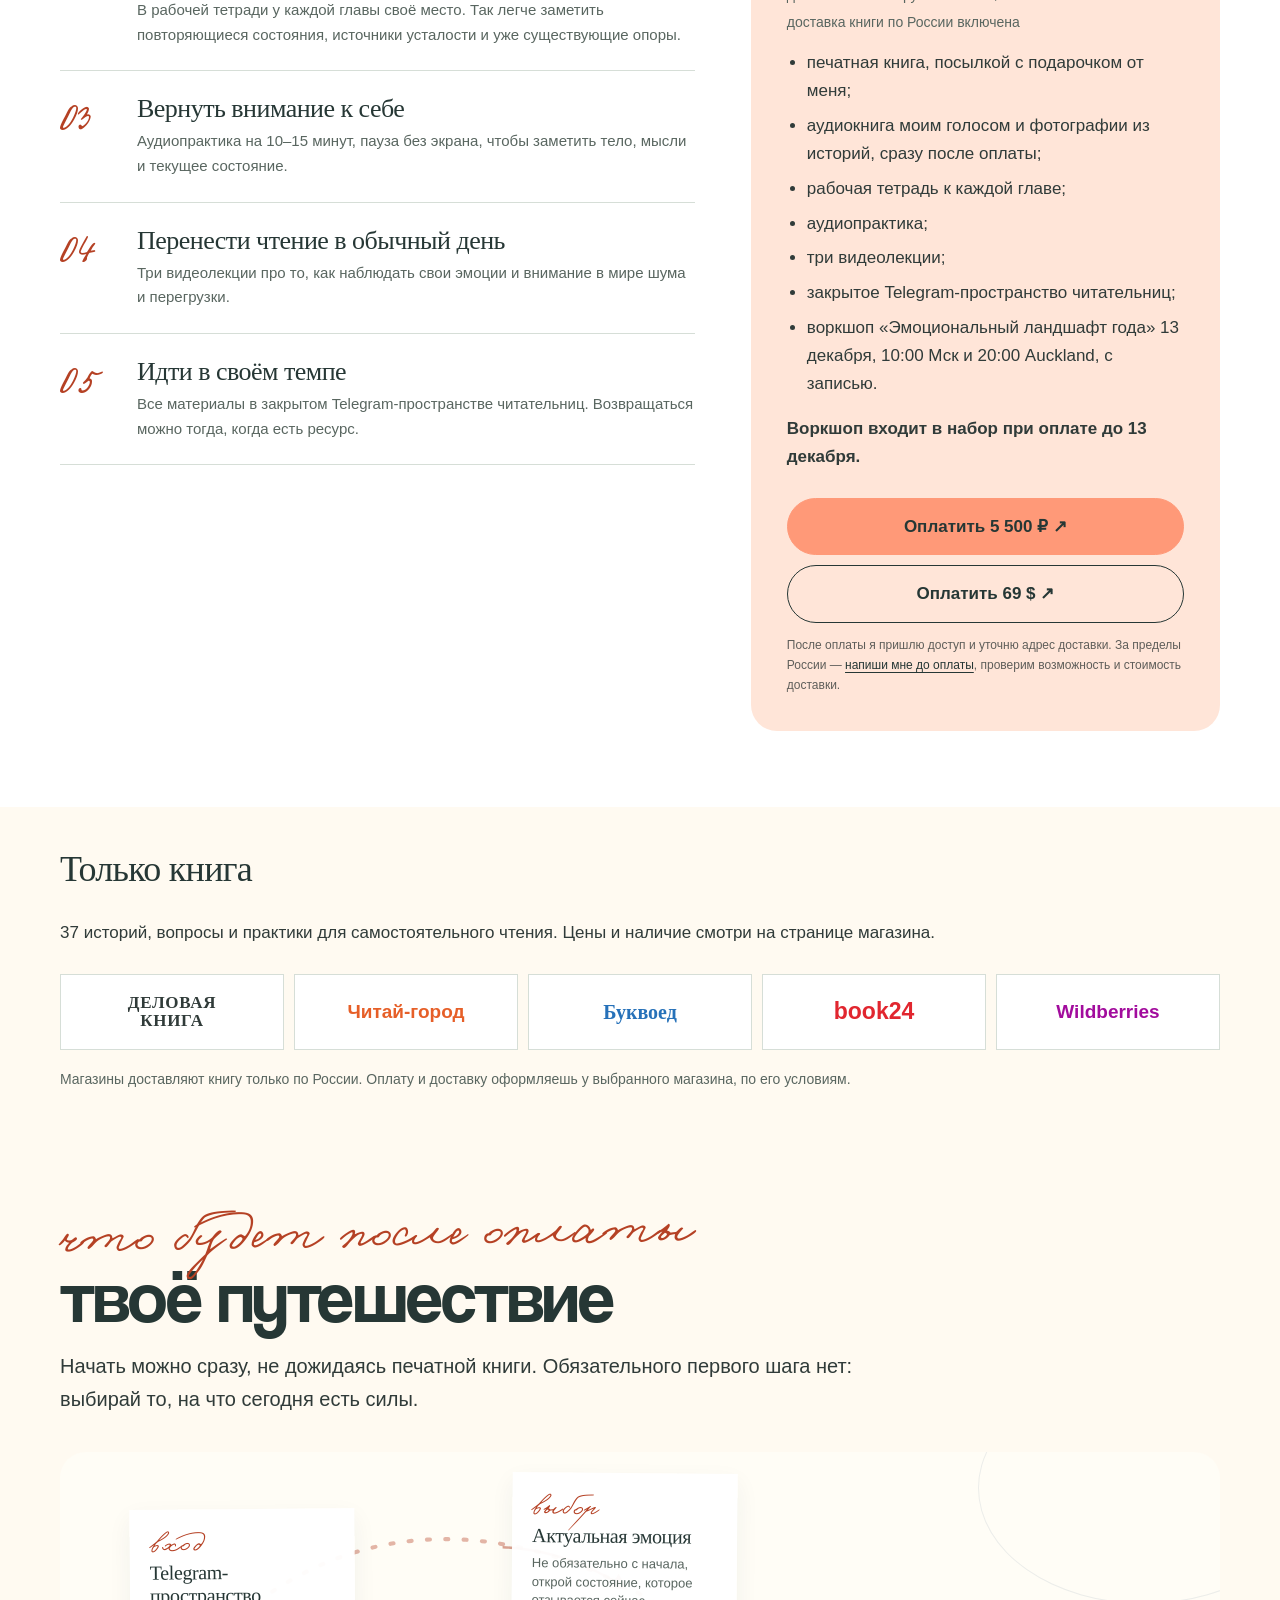
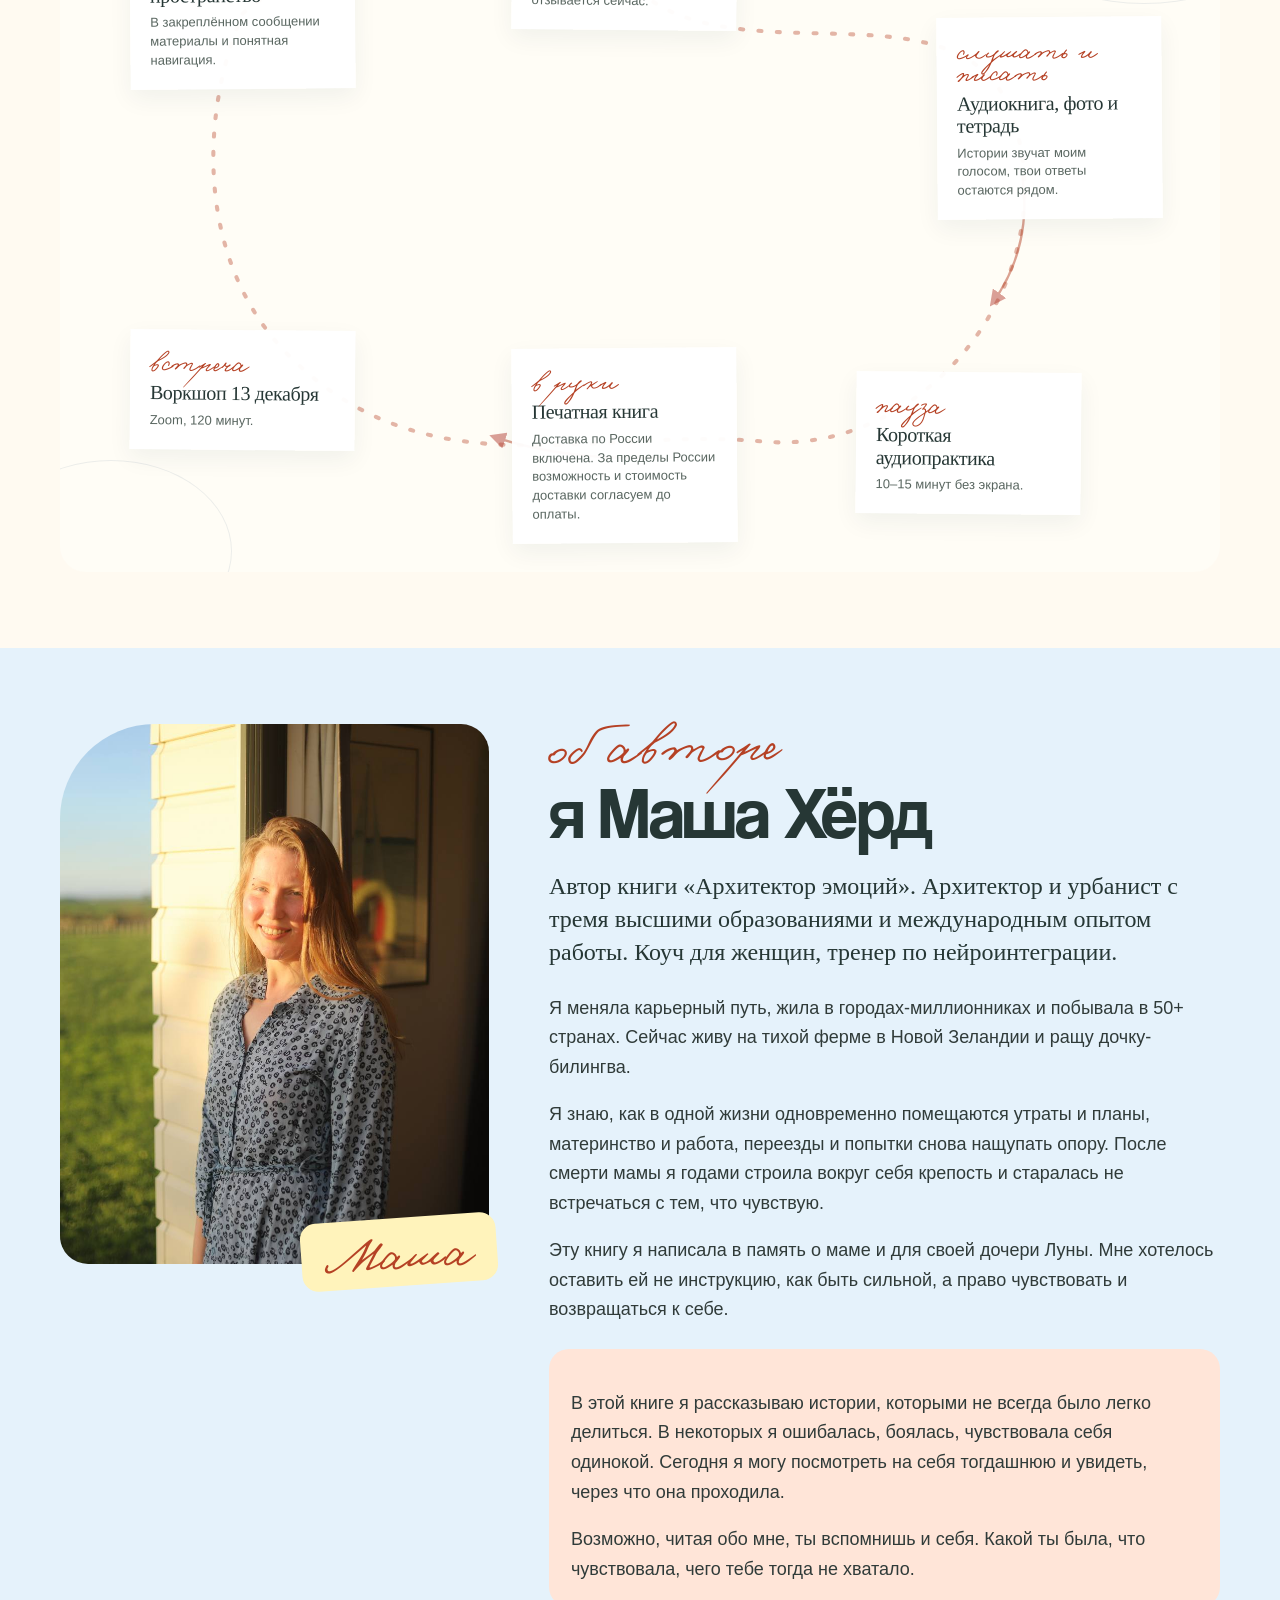
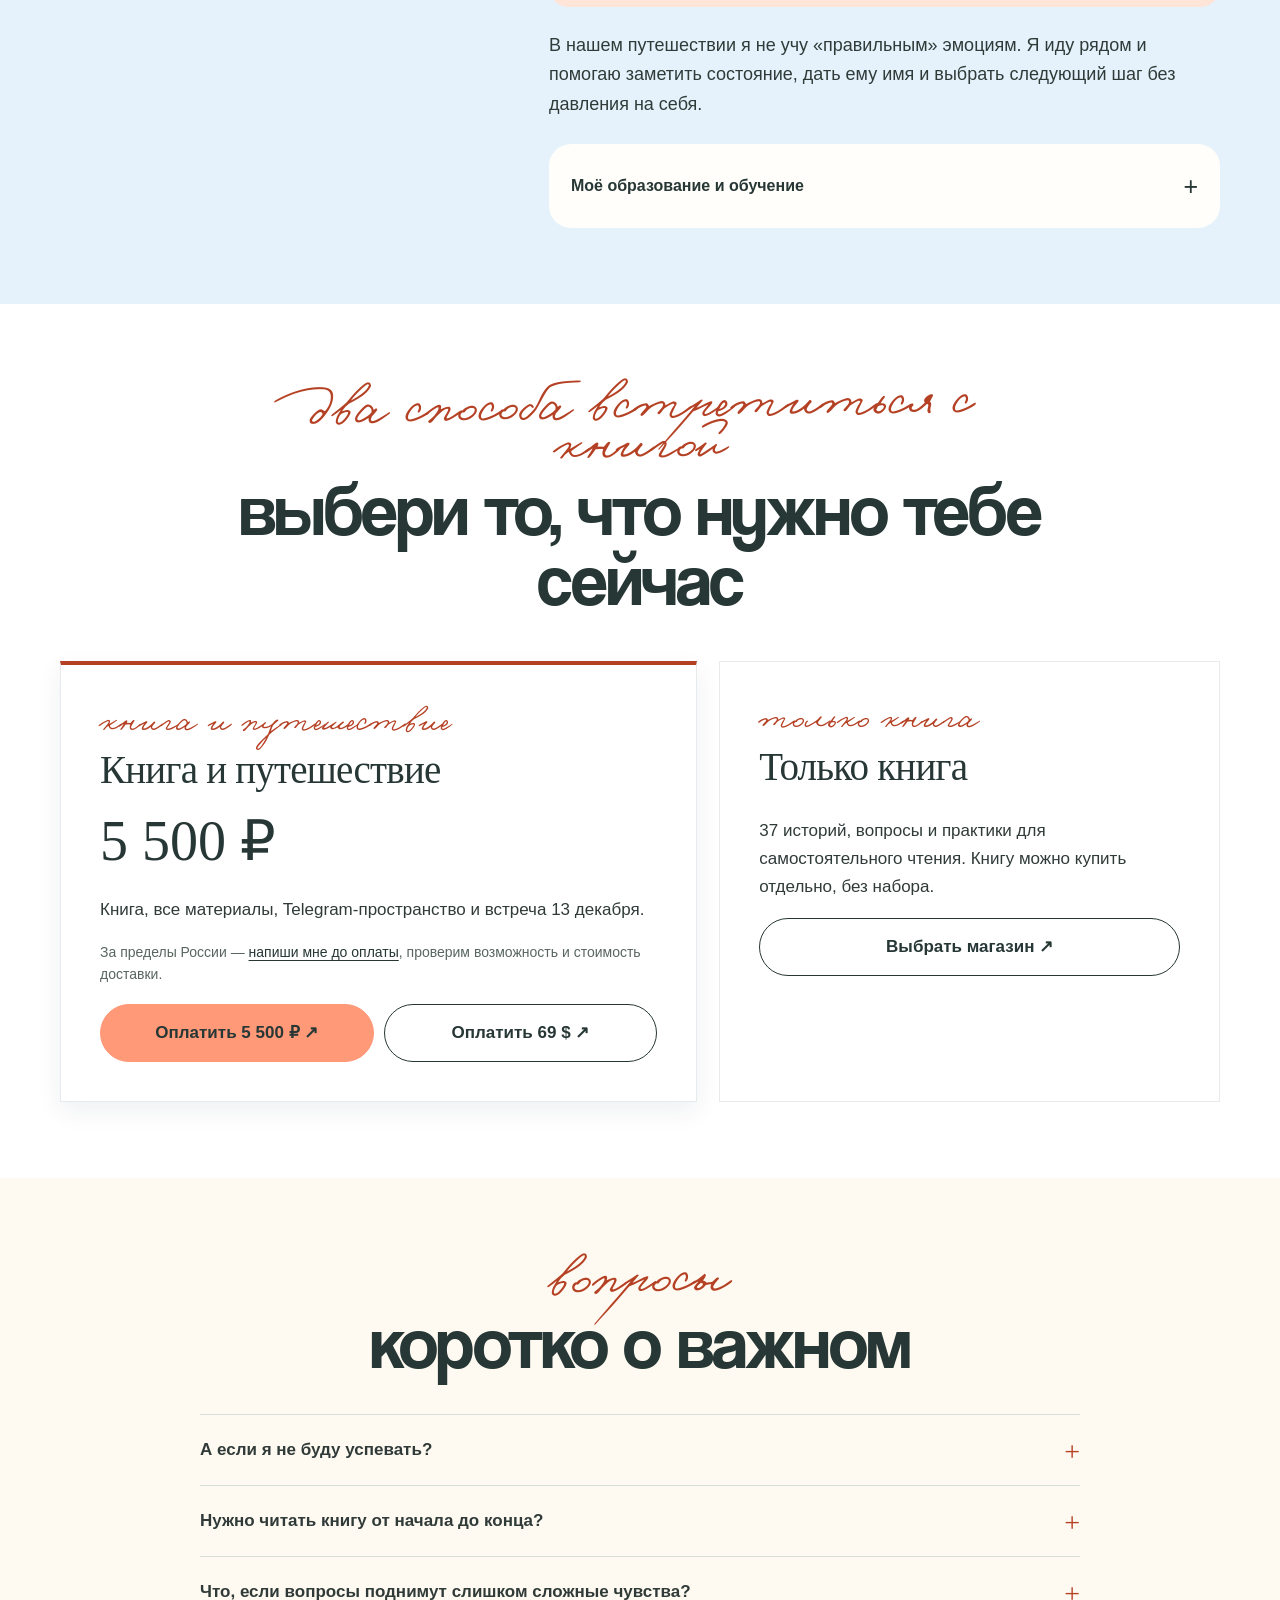
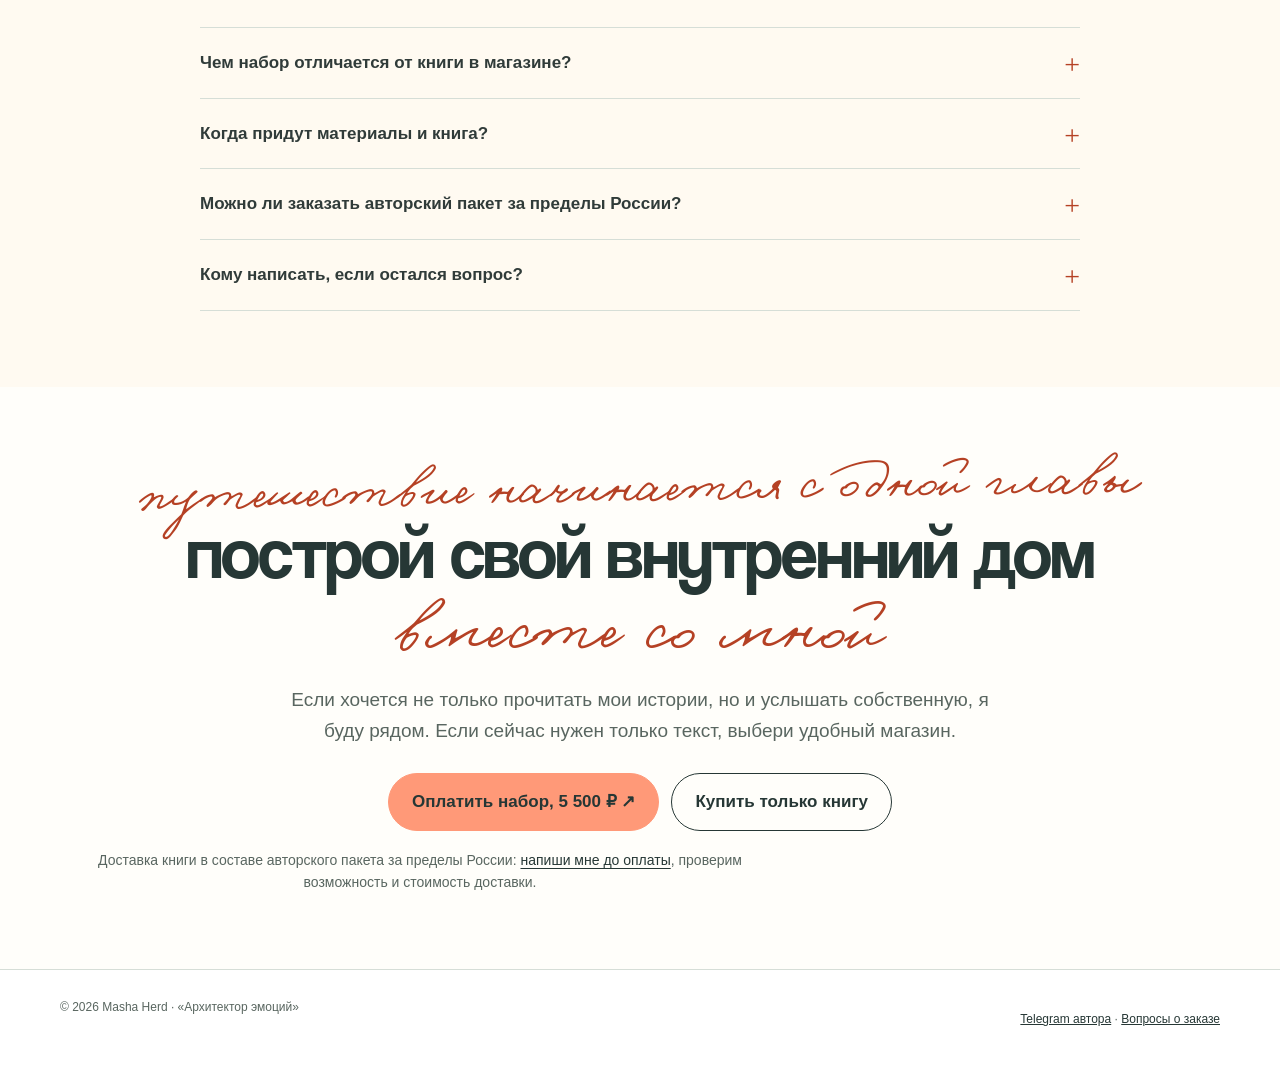
==== commit 17782b1a: "fix(book): show three hero choices and clarify retail shipping" ====
--- a/index.html
+++ b/index.html
@@ -29,11 +29,11 @@
 @media(max-width:360px){.wrap{width:calc(100% - 24px)}.nav .btn{font-size:11px}.brand{font-size:18px}.hero h1{font-size:58px}.store-logos{grid-template-columns:1fr}.endorsement{grid-template-columns:1fr}.endorsement__portrait{width:72px;height:72px}}
 @media(prefers-reduced-motion:reduce){html{scroll-behavior:auto}.btn,.store-logo{transition:none}}
 </style>
-<link href="light-style.css?v=book-release-2" rel="stylesheet"/></head>
+<link href="light-style.css?v=book-three-choices" rel="stylesheet"/></head>
 <body class="light-book">
 <nav class="nav"><div class="wrap nav__in"><a class="brand" href="#top">Маша Хёрд</a><div class="nav__links"><a href="#inside">Что внутри</a><a href="#reader">Начать читать</a><a href="#voices">Отзывы</a><a href="#shops">Купить книгу</a><a class="btn btn--brick" href="#together">Пойти глубже</a></div></div></nav><div class="ecosystem-nav"><a href="https://architripture.github.io/masha-herd/">Маша Хёрд · все направления</a></div>
 <header class="hero" id="top"><div class="wrap hero__grid">
-<div><span class="eyebrow">Книга уже вышла · тираж 500 экземпляров</span><h1><span>архитектор</span><span class="script">эмоций</span></h1><p class="hero__lead"><strong>37 личных историй о 37 эмоциях с пяти континентов.</strong> Вопросы и практики помогут назвать то, что ты чувствуешь, и найти в эмоциях опору, а не повод для стыда.</p><blockquote class="hero__voice">«Сама такая же, всегда сильная, для всех опора, а внутри хочется кричать».<cite>читательница «Архитектора эмоций»</cite></blockquote><div class="actions"><a class="btn btn--brick" href="#reader">Прочитать бесплатно</a><a class="btn btn--line" href="#shops">Купить книгу</a></div><a class="hero__extra" href="#together">Книга и путешествие: что входит в набор за 5 500 ₽ ↗</a><p class="hero__micro"><span>224 страницы</span><span>твёрдый переплёт</span><span>16+</span><span>ISBN 978-5-88687-295-8</span><span>«Деловая книга»</span></p></div>
+<div><span class="eyebrow">Книга уже вышла · тираж 500 экземпляров</span><h1><span>архитектор</span><span class="script">эмоций</span></h1><p class="hero__lead"><strong>37 личных историй о 37 эмоциях с пяти континентов.</strong> Вопросы и практики помогут назвать то, что ты чувствуешь, и найти в эмоциях опору, а не повод для стыда.</p><blockquote class="hero__voice">«Сама такая же, всегда сильная, для всех опора, а внутри хочется кричать».<cite>читательница «Архитектора эмоций»</cite></blockquote><div class="actions hero-actions"><a class="btn btn--brick" href="#reader">Прочитать бесплатно</a><a class="btn btn--line" href="#shops">Купить книгу в онлайн-магазине</a><a class="btn btn--journey" href="#together">Хочу авторское путешествие с Машей</a></div><p class="hero__micro"><span>224 страницы</span><span>твёрдый переплёт</span><span>16+</span><span>ISBN 978-5-88687-295-8</span><span>«Деловая книга»</span></p></div>
 <div class="book-stage"><img alt="Обложка книги Маши Хёрд «Архитектор эмоций»" src="assets/book-cover-tight.jpg"/></div>
 </div></header>
 <section class="section white for-you" id="for-you"><div class="wrap">
@@ -88,7 +88,7 @@
 <article class="companion-step"><div class="companion-step__n">05</div><div><h3>Идти в своём темпе</h3><p>Все материалы в закрытом Telegram-пространстве читательниц. Возвращаться можно тогда, когда есть ресурс.</p></div></article>
 </div><aside class="offer"><span class="offer__tag">набор</span><h3 style="margin-top:18px">Путешествие к своему внутреннему дому</h3><div class="offer__price">5 500 ₽<small>для оплаты из-за рубежа — 69 $</small><small>доставка книги по России включена</small></div><ul><li>печатная книга, посылкой с подарочком от меня;</li><li>аудиокнига моим голосом и фотографии из историй, сразу после оплаты;</li><li>рабочая тетрадь к каждой главе;</li><li>аудиопрактика;</li><li>три видеолекции;</li><li>закрытое Telegram-пространство читательниц;</li><li>воркшоп «Эмоциональный ландшафт года» 13 декабря, 10:00 Мск и 20:00 Auckland, с записью.</li></ul><p><strong>Воркшоп входит в набор при оплате до 13 декабря.</strong></p><a class="btn btn--brick" href="https://app.lava.top/products/d5431142-c9b0-415c-b6c9-d15684a8bcce/a5f59133-96d3-4bd1-894f-23c11cb9dd9f?currency=RUB" rel="noopener" target="_blank">Оплатить 5 500 ₽ ↗</a><a class="btn btn--line" href="https://buy.stripe.com/cNi7sMggugKz8aKcUB2Ry13" rel="noopener" target="_blank">Оплатить 69 $ ↗</a><p class="offer__note">После оплаты я пришлю доступ и уточню адрес доставки. За пределы России — <a href="https://t.me/mari_zaychik" rel="noopener" target="_blank">напиши мне до оплаты</a>, проверим возможность и стоимость доставки.</p></aside></div>
 </div></section>
-<section class="section cream retail-early" aria-label="Купить книгу отдельно"><div class="wrap"><article class="choice-card" id="shops"><span class="choice-card__label">только книга</span><h3>Только книга</h3><p>37 историй, вопросы и практики для самостоятельного чтения. Цены и наличие смотри на странице магазина.</p><div class="store-logos"><a aria-label="Купить в издательстве Деловая книга" class="store-logo store-logo--delovo" href="https://delovebook.ru/herd" rel="noopener" target="_blank">ДЕЛОВАЯ<br/>КНИГА</a><a aria-label="Купить в Читай-городе" class="store-logo store-logo--chitai" href="https://www.chitai-gorod.ru/product/arhitektor-emocij-obretenie-vnutrennego-doma-cerez-5-kontinentov-i-37-emocij-3176401" rel="noopener" target="_blank">Читай-город</a><a aria-label="Купить в Буквоеде" class="store-logo store-logo--bookvoed" href="https://www.bookvoed.ru/product/arhitektor-emocij-obretenie-vnutrennego-doma-cerez-5-kontinentov-i-37-emocij-8843683" rel="noopener" target="_blank">Буквоед</a><a aria-label="Купить на Book24" class="store-logo store-logo--book24" href="https://book24.ru/product/arhitektor-emocij-obretenie-vnutrennego-doma-cerez-5-kontinentov-i-37-emocij-8843683/" rel="noopener" target="_blank">book24</a><a aria-label="Купить на Wildberries" class="store-logo store-logo--wb" href="https://www.wildberries.ru/catalog/1624297956/detail.aspx" rel="noopener" target="_blank">Wildberries</a></div></article><p class="shipping-note">За пределы России — <a href="https://t.me/mari_zaychik" rel="noopener" target="_blank">напиши мне до оплаты</a>, проверим возможность и стоимость доставки.</p></div></section>
+<section class="section cream retail-early" aria-label="Купить книгу отдельно"><div class="wrap"><article class="choice-card" id="shops"><span class="choice-card__label">только книга</span><h3>Только книга</h3><p>37 историй, вопросы и практики для самостоятельного чтения. Цены и наличие смотри на странице магазина.</p><div class="store-logos"><a aria-label="Купить в издательстве Деловая книга" class="store-logo store-logo--delovo" href="https://delovebook.ru/herd" rel="noopener" target="_blank">ДЕЛОВАЯ<br/>КНИГА</a><a aria-label="Купить в Читай-городе" class="store-logo store-logo--chitai" href="https://www.chitai-gorod.ru/product/arhitektor-emocij-obretenie-vnutrennego-doma-cerez-5-kontinentov-i-37-emocij-3176401" rel="noopener" target="_blank">Читай-город</a><a aria-label="Купить в Буквоеде" class="store-logo store-logo--bookvoed" href="https://www.bookvoed.ru/product/arhitektor-emocij-obretenie-vnutrennego-doma-cerez-5-kontinentov-i-37-emocij-8843683" rel="noopener" target="_blank">Буквоед</a><a aria-label="Купить на Book24" class="store-logo store-logo--book24" href="https://book24.ru/product/arhitektor-emocij-obretenie-vnutrennego-doma-cerez-5-kontinentov-i-37-emocij-8843683/" rel="noopener" target="_blank">book24</a><a aria-label="Купить на Wildberries" class="store-logo store-logo--wb" href="https://www.wildberries.ru/catalog/1624297956/detail.aspx" rel="noopener" target="_blank">Wildberries</a></div></article><p class="shipping-note">Магазины доставляют книгу только по России. Оплату и доставку оформляешь у выбранного магазина, по его условиям.</p></div></section>
 <section class="section cream"><div class="wrap">
 <div class="journey-head"><span class="eyebrow">что будет после оплаты</span><h2>твоё путешествие</h2><p>Начать можно сразу, не дожидаясь печатной книги. Обязательного первого шага нет: выбирай то, на что сегодня есть силы.</p></div>
 <div aria-label="Карта путешествия после оплаты" class="journey-map">
@@ -115,10 +115,10 @@
 <details><summary>Что, если вопросы поднимут слишком сложные чувства?</summary><p>Упражнение можно пропустить, книгу закрыть и вернуться позже. Книга и материалы не заменяют психологическую или медицинскую помощь.</p></details>
 <details><summary>Чем набор отличается от книги в магазине?</summary><p>Книга та же. В набор входят аудиокнига, фотографии, тетрадь, практика, лекции, Telegram-пространство, доставка по России и воркшоп 13 декабря при оплате до его начала.</p></details>
 <details><summary>Когда придут материалы и книга?</summary><p>Цифровое сразу после подтверждения оплаты. Срок отправки печатной книги уточню при оформлении.</p></details>
-<details><summary>Что с доставкой за пределы России?</summary><p>За пределы России — <a href="https://t.me/mari_zaychik" rel="noopener" target="_blank">напиши мне до оплаты</a>, проверим возможность и стоимость доставки. Стоимость доставки за пределы России не входит в цену набора.</p></details>
+<details><summary>Можно ли заказать авторский пакет за пределы России?</summary><p>За пределы России — <a href="https://t.me/mari_zaychik" rel="noopener" target="_blank">напиши мне до оплаты</a>, проверим возможность и стоимость доставки. Стоимость доставки за пределы России не входит в цену набора.</p></details>
 <details><summary>Кому написать, если остался вопрос?</summary><p>Мне, в Telegram: <a href="https://t.me/mari_zaychik" rel="noopener" target="_blank">@mari_zaychik</a>.</p></details>
 </div></section>
-<section class="section final"><div class="wrap"><span class="eyebrow">путешествие начинается с одной главы</span><h2>построй свой внутренний дом</h2><span class="script">вместе со мной</span><p>Если хочется не только прочитать мои истории, но и услышать собственную, я буду рядом. Если сейчас нужен только текст, выбери удобный магазин.</p><div class="actions"><a class="btn btn--brick" href="https://app.lava.top/products/d5431142-c9b0-415c-b6c9-d15684a8bcce/a5f59133-96d3-4bd1-894f-23c11cb9dd9f?currency=RUB" rel="noopener" target="_blank">Оплатить набор, 5 500 ₽ ↗</a><a class="btn btn--line" href="#shops">Купить только книгу</a></div><p class="shipping-note">За пределы России — <a href="https://t.me/mari_zaychik" rel="noopener" target="_blank">напиши мне до оплаты</a>, проверим возможность и стоимость доставки.</p></div></section>
+<section class="section final"><div class="wrap"><span class="eyebrow">путешествие начинается с одной главы</span><h2>построй свой внутренний дом</h2><span class="script">вместе со мной</span><p>Если хочется не только прочитать мои истории, но и услышать собственную, я буду рядом. Если сейчас нужен только текст, выбери удобный магазин.</p><div class="actions"><a class="btn btn--brick" href="https://app.lava.top/products/d5431142-c9b0-415c-b6c9-d15684a8bcce/a5f59133-96d3-4bd1-894f-23c11cb9dd9f?currency=RUB" rel="noopener" target="_blank">Оплатить набор, 5 500 ₽ ↗</a><a class="btn btn--line" href="#shops">Купить только книгу</a></div><p class="shipping-note">Доставка книги в составе авторского пакета за пределы России: <a href="https://t.me/mari_zaychik" rel="noopener" target="_blank">напиши мне до оплаты</a>, проверим возможность и стоимость доставки.</p></div></section>
 <footer class="footer"><div class="wrap footer__in"><div>© 2026 Masha Herd · «Архитектор эмоций»</div><div><a href="https://t.me/masha_herd" rel="noopener" target="_blank">Telegram автора</a> · <a href="https://t.me/mari_zaychik" rel="noopener" target="_blank">Вопросы о заказе</a></div></div></footer>
 <div aria-label="Увеличенный разворот книги" aria-modal="true" class="lightbox" role="dialog"><div class="lightbox__top"><button aria-label="Закрыть" class="lightbox__close" type="button">×</button></div><div class="lightbox__scroll"><img alt="Увеличенный разворот книги" src="assets/book-start-01.jpg"/></div></div>
 <script>
--- a/light-style.css
+++ b/light-style.css
@@ -132,7 +132,7 @@
 @media(max-width:600px){.ecosystem-nav{font-size:12px;margin-bottom:0}.light-book .nav__in{flex-wrap:wrap;gap:6px 20px}.light-book .nav__links{margin-left:0;flex-wrap:wrap;gap:15px}.light-book .hero{padding-top:28px}.light-book .hero__grid{gap:15px}.light-book .hero h1{font-size:clamp(51px,12.5vw,73px)}.light-book .hero__lead{font-size:18px}.light-book .hero__voice{font-size:19px}.light-book .section{padding:48px 0}.light-book .author{gap:30px}.light-book .author__photo img{height:390px}.light-book .author__lead{font-size:22px}.light-book .author__copy>p{font-size:16px}.light-book .emotion-cloud{padding:22px}.light-personal .hero{grid-template-columns:1fr;gap:35px;padding-top:22px}.light-personal .hero h1{font-size:clamp(44px,12.2vw,67px)}.light-personal .hero figure{display:block;max-width:380px;width:100%;justify-self:center;padding:12px 12px 0}.light-personal .hero .portrait{width:100%;height:330px}.light-personal .hero figcaption{max-width:100%;font-size:32px;margin:0 4px -12px}.light-personal .recognition{gap:16px}.light-personal .recognition article{padding:24px}.light-personal .section{padding:37px 0}.light-personal .case{padding:24px 20px}.light-personal .process article{padding:23px}.light-personal .process article:before{position:static}.light-course .sales-hero{padding:27px 22px 30px;gap:25px;border-radius:25px}.light-course .sales-hero h1{font-size:clamp(42px,11.4vw,62px)}.light-course .results-section{padding:40px 0}.light-course .results-section:has(.course-results){padding:26px 22px}.light-course .hero-result{padding:23px}.light-course .course-promise{padding:0}.light-course .author-section{grid-template-columns:1fr;padding:26px 22px;gap:25px}.light-course .author-section img{width:170px;height:220px}.light-course .purchase{padding:26px 22px}.light-course .free-guide{padding:23px}.light-course .sales-hero .handwriting{font-size:30px}.light-mother .hero{grid-template-columns:1fr;gap:28px}.light-mother .hero h1{font-size:clamp(54px,14.5vw,77px)}.light-mother .hero .cover{margin:0;max-width:100%}.light-mother .section{padding:42px 0}.light-mother .recognition,.light-mother .sample{padding:27px 22px;gap:28px}.light-mother .story{gap:28px}.light-mother .story figure{max-width:340px}.light-mother .offer{padding:26px 22px;gap:28px}.light-mother .quotes{gap:18px}.light-mother .quote{padding:24px}.light-guide .welcome{padding:26px 20px;margin-top:18px}.light-guide .welcome h1{font-size:clamp(34px,10.5vw,55px)}.light-guide .author{align-items:start;gap:15px}.light-guide .author img{width:80px;height:108px;flex-basis:80px}.light-guide .author .hand{font-size:26px}.light-guide .choice{padding:17px 14px}.light-guide .offer-option{padding:23px 20px}.education-note{padding:16px 19px}.education-note summary{font-size:15px}.bio-life{font-size:15px}}
 /* Book release: clear retail entry and reader recognition. */
 .light-book .hero .eyebrow{font:600 15px/1.5 var(--sans);letter-spacing:.02em;color:var(--navy)}
-.light-book .hero__extra{display:inline-flex;align-items:center;min-height:44px;margin:12px 0 4px;color:var(--navy);font-size:14px;text-underline-offset:4px}
+.light-book .hero-actions{display:grid;grid-template-columns:1fr;gap:10px;max-width:560px}.light-book .hero-actions .btn{width:100%;min-height:54px;white-space:normal;text-align:center;line-height:1.4;padding:14px 18px}.light-book .btn--journey{background:var(--mint);border:1px solid #b4c49c;color:var(--navy)}.light-book .btn--journey:hover{background:#dceac9}
 .light-book .for-you h2{max-width:880px}
 .reader-situations{list-style:none;display:grid;grid-template-columns:repeat(3,minmax(0,1fr));gap:28px;padding:0;margin:32px 0 0}
 .reader-situations li{padding:22px 0 0;border-top:2px solid var(--coral);font:22px/1.45 var(--serif)}
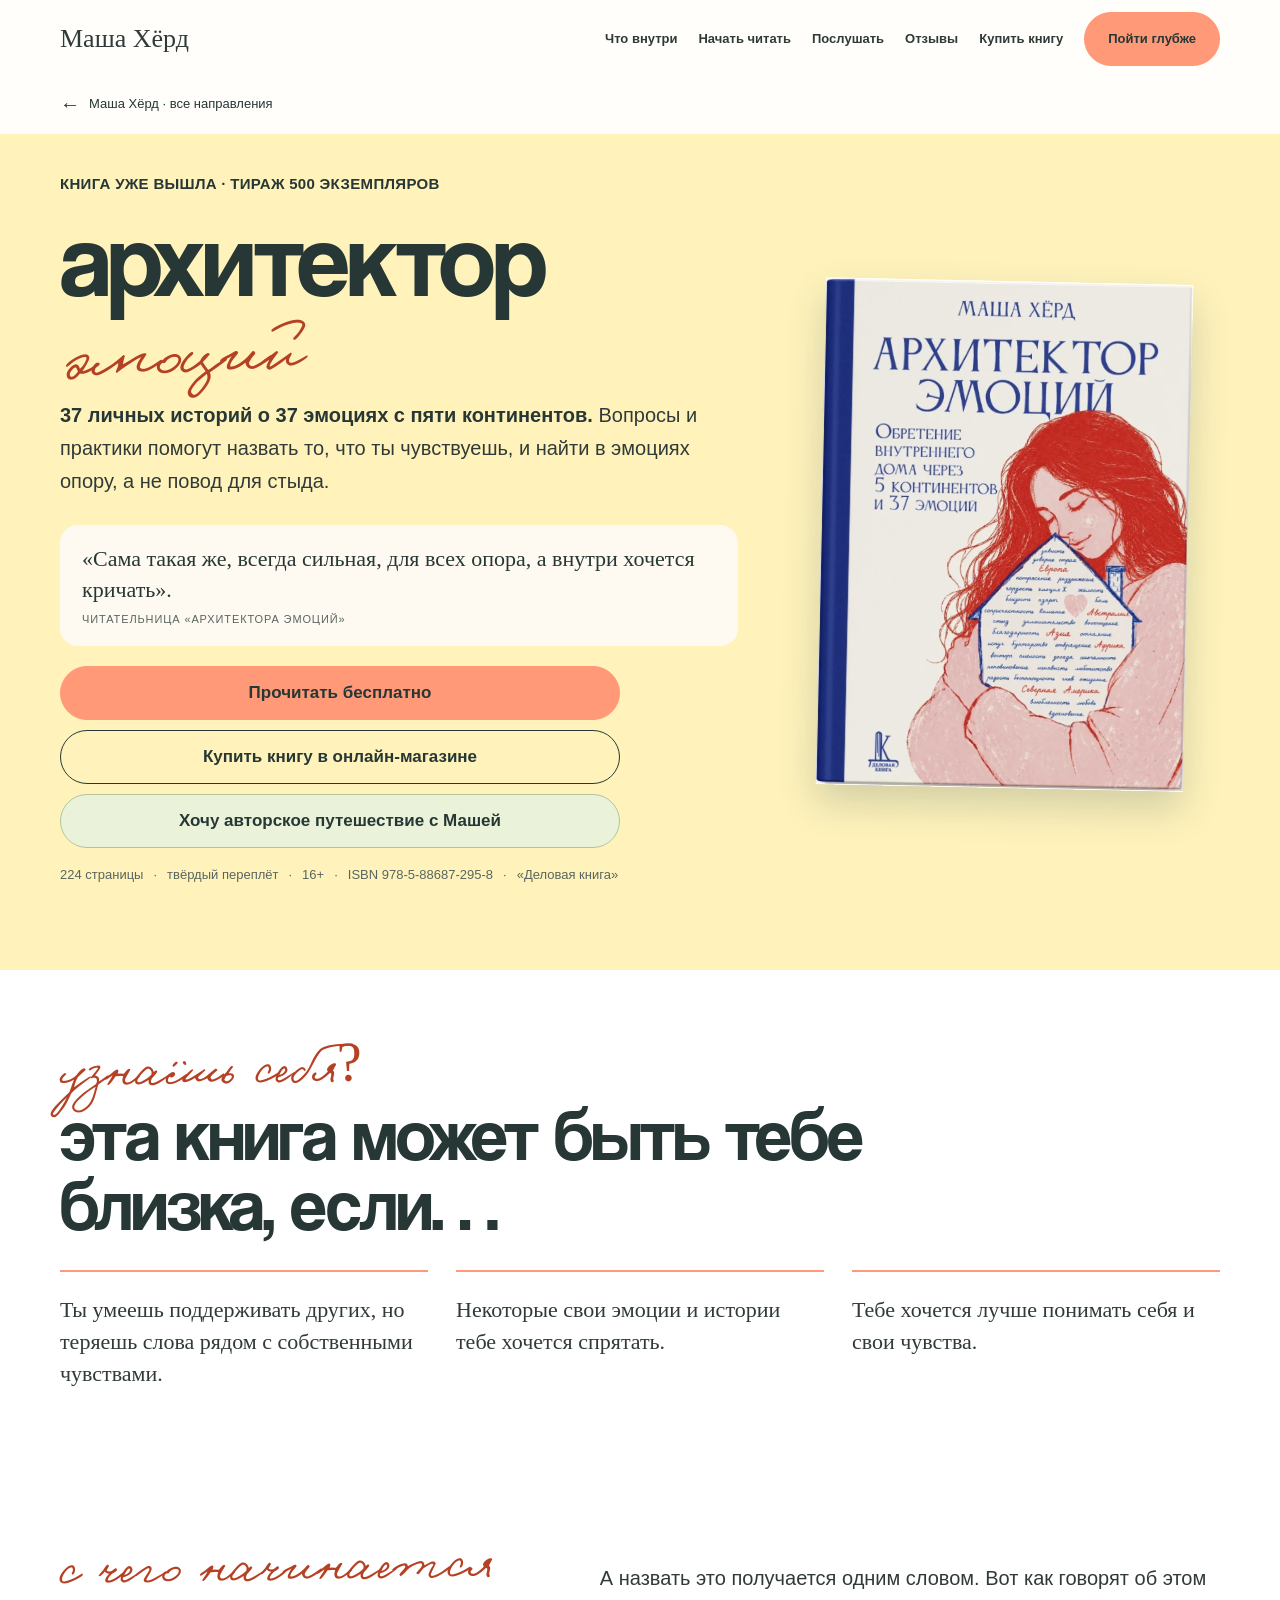
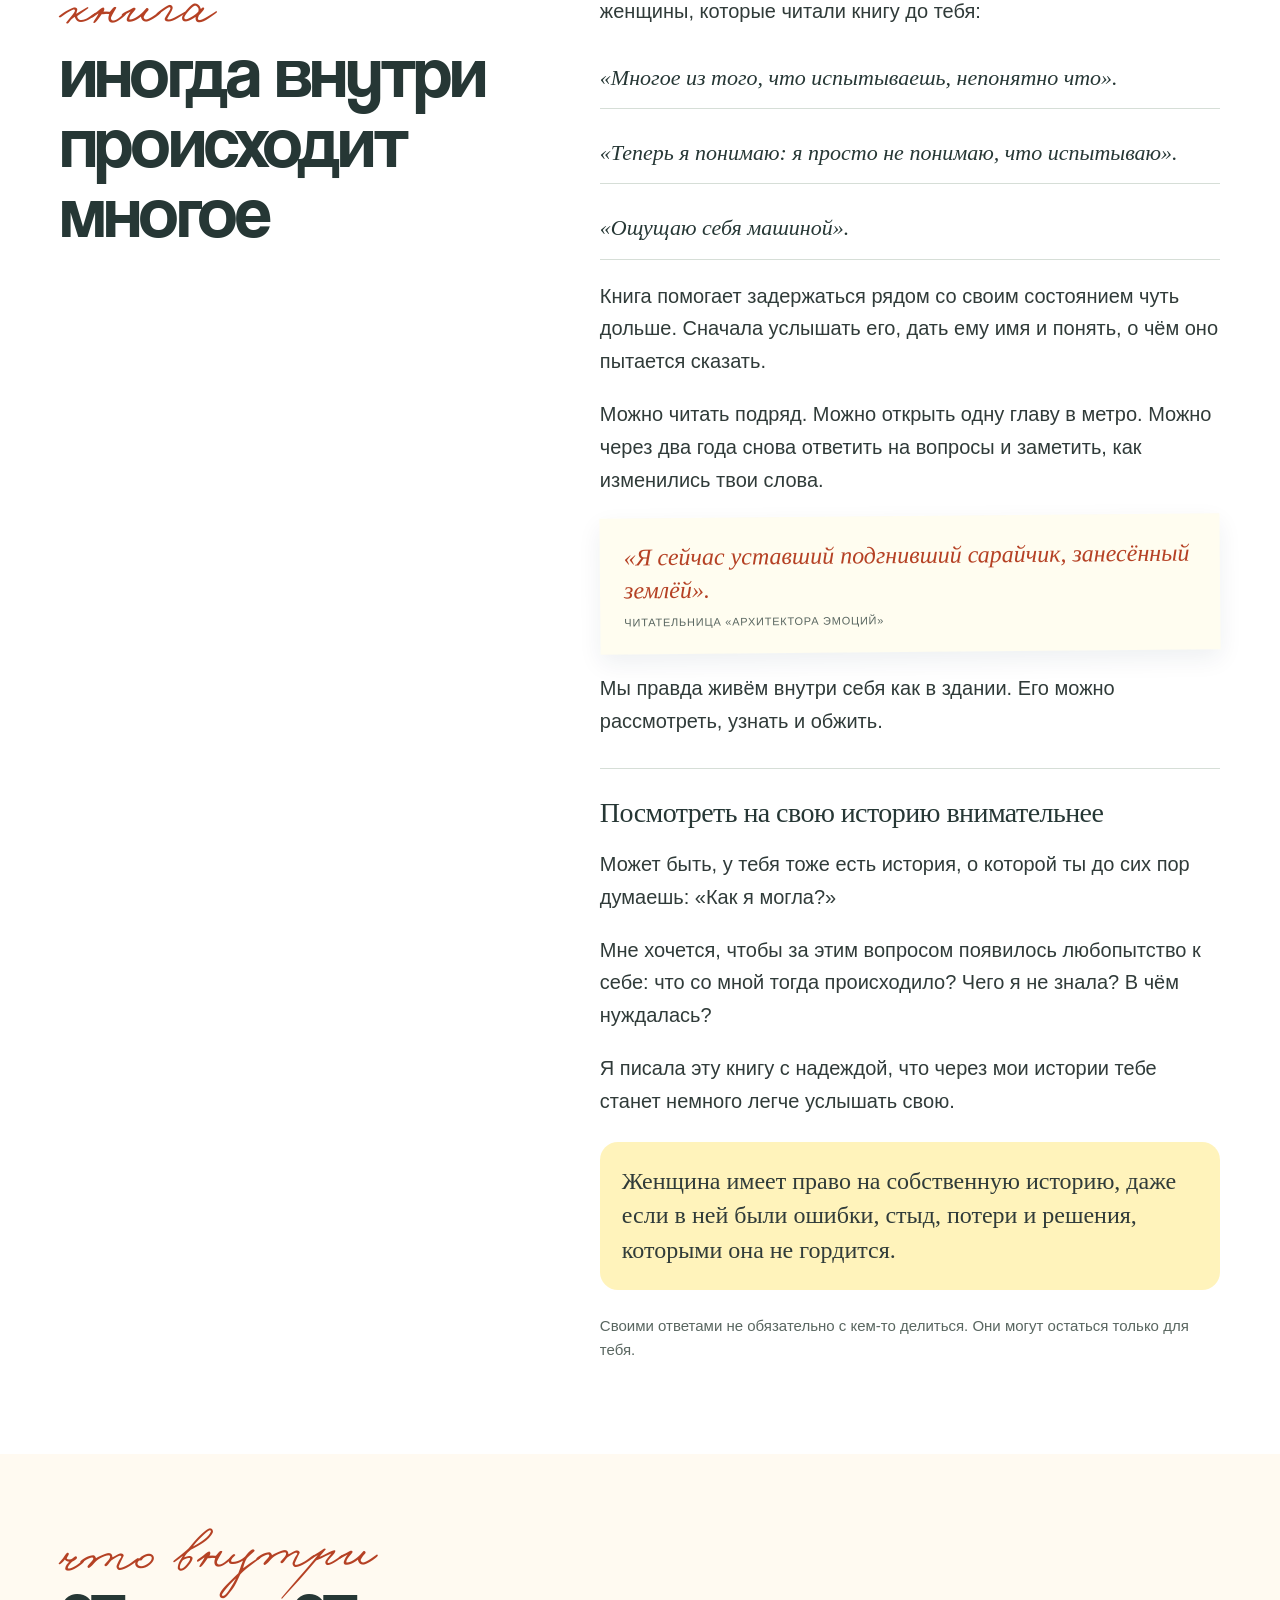
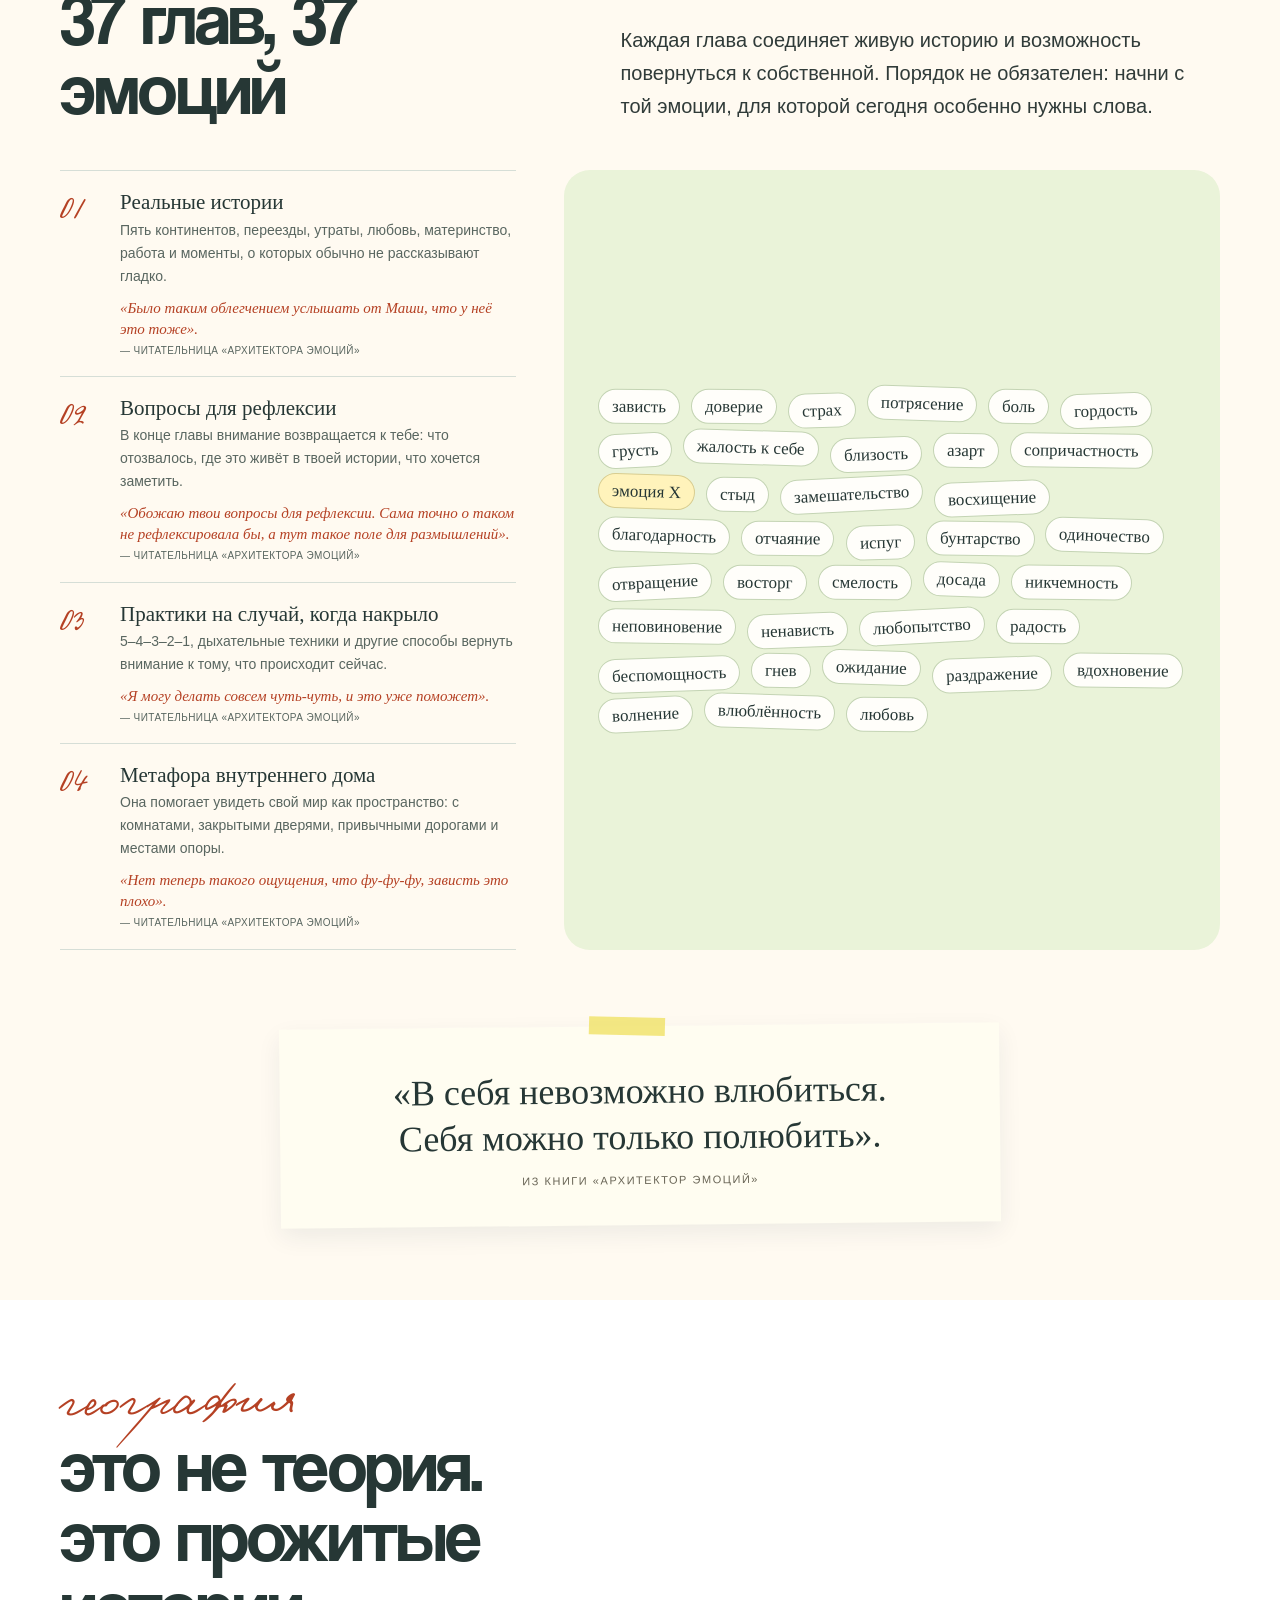
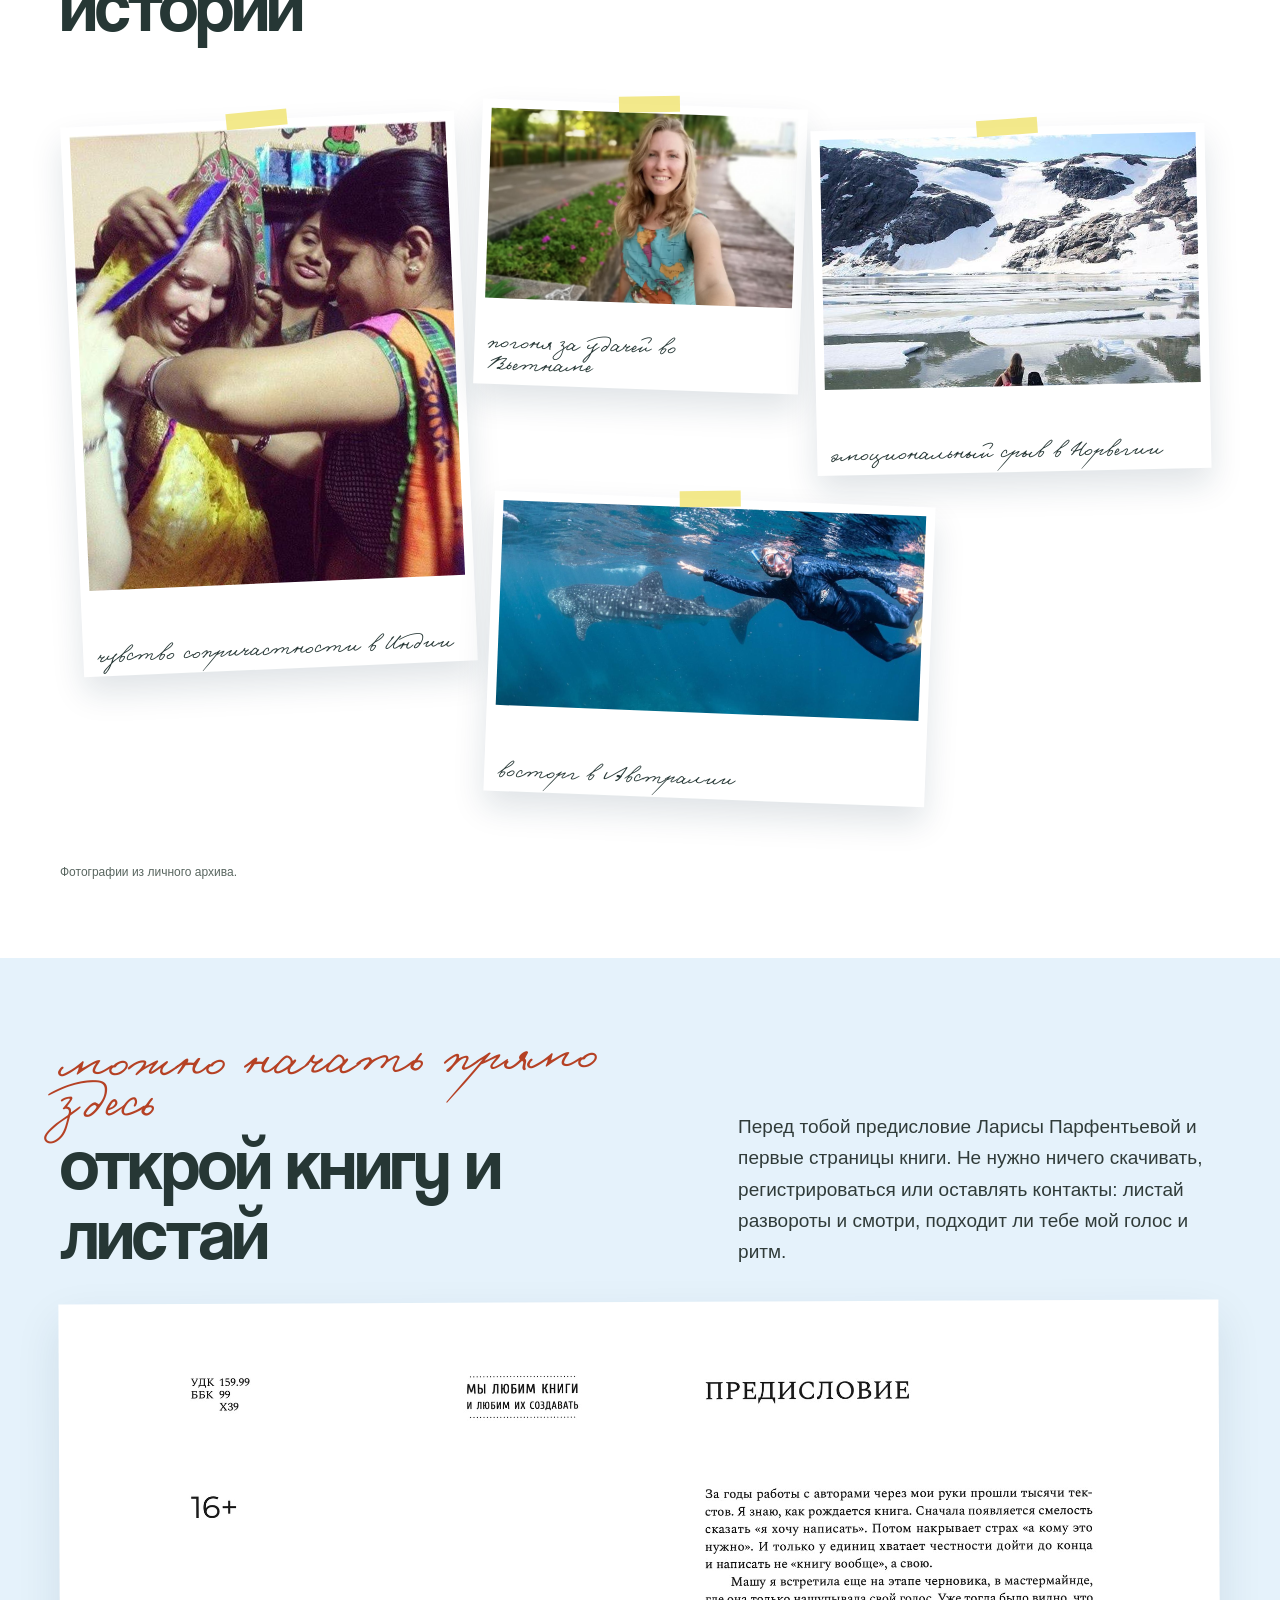
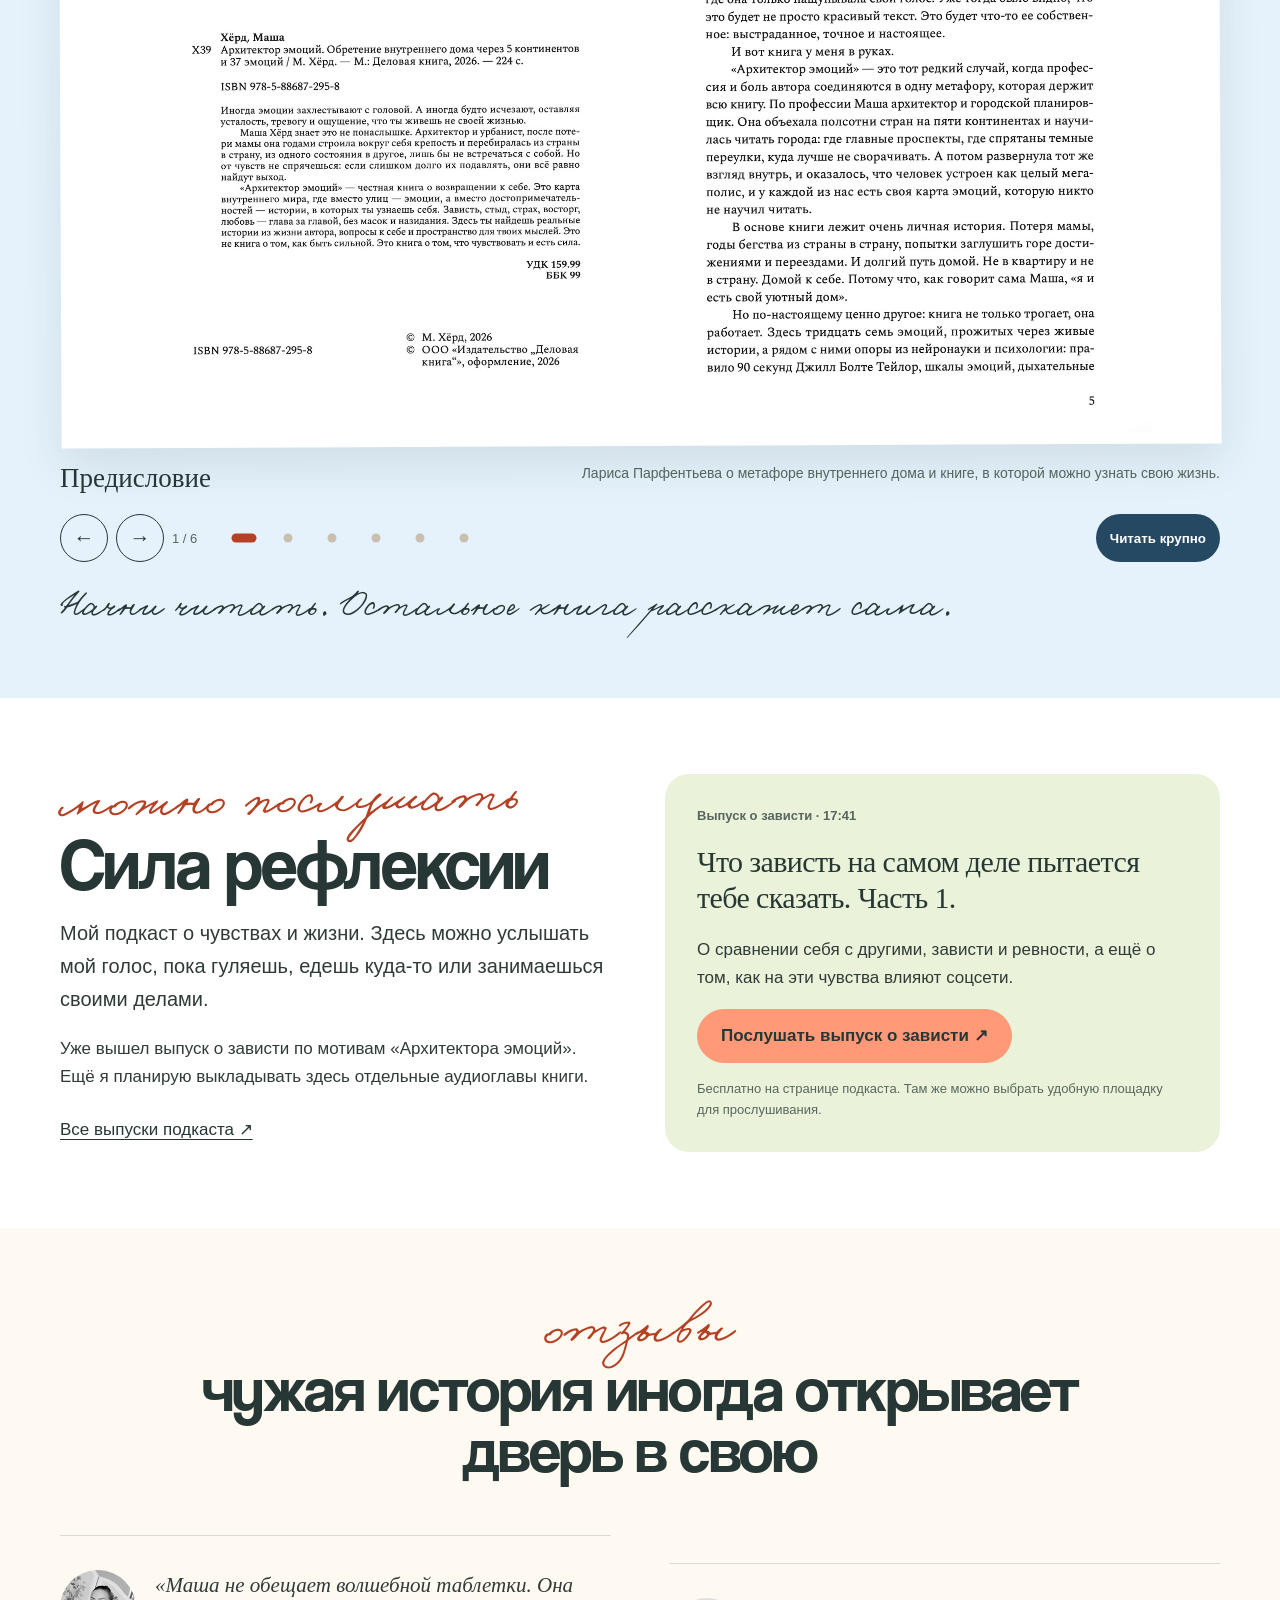
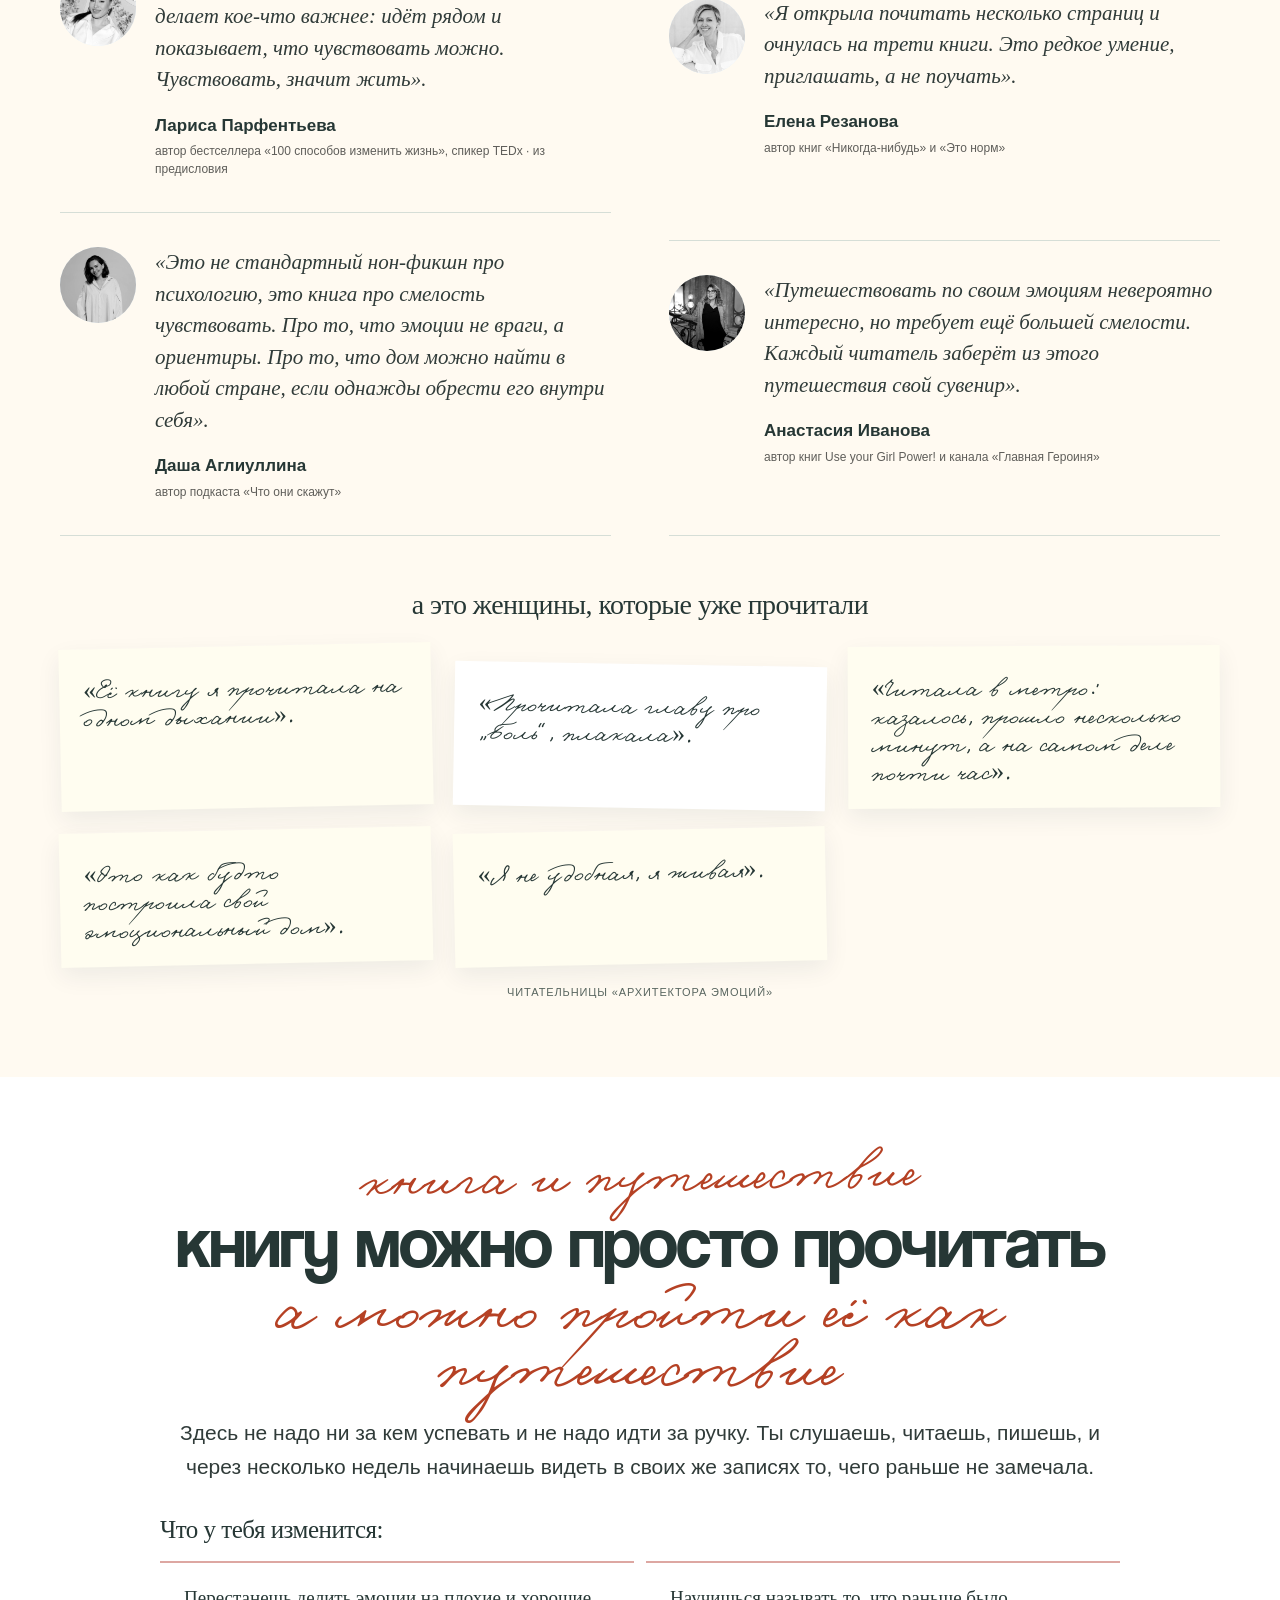
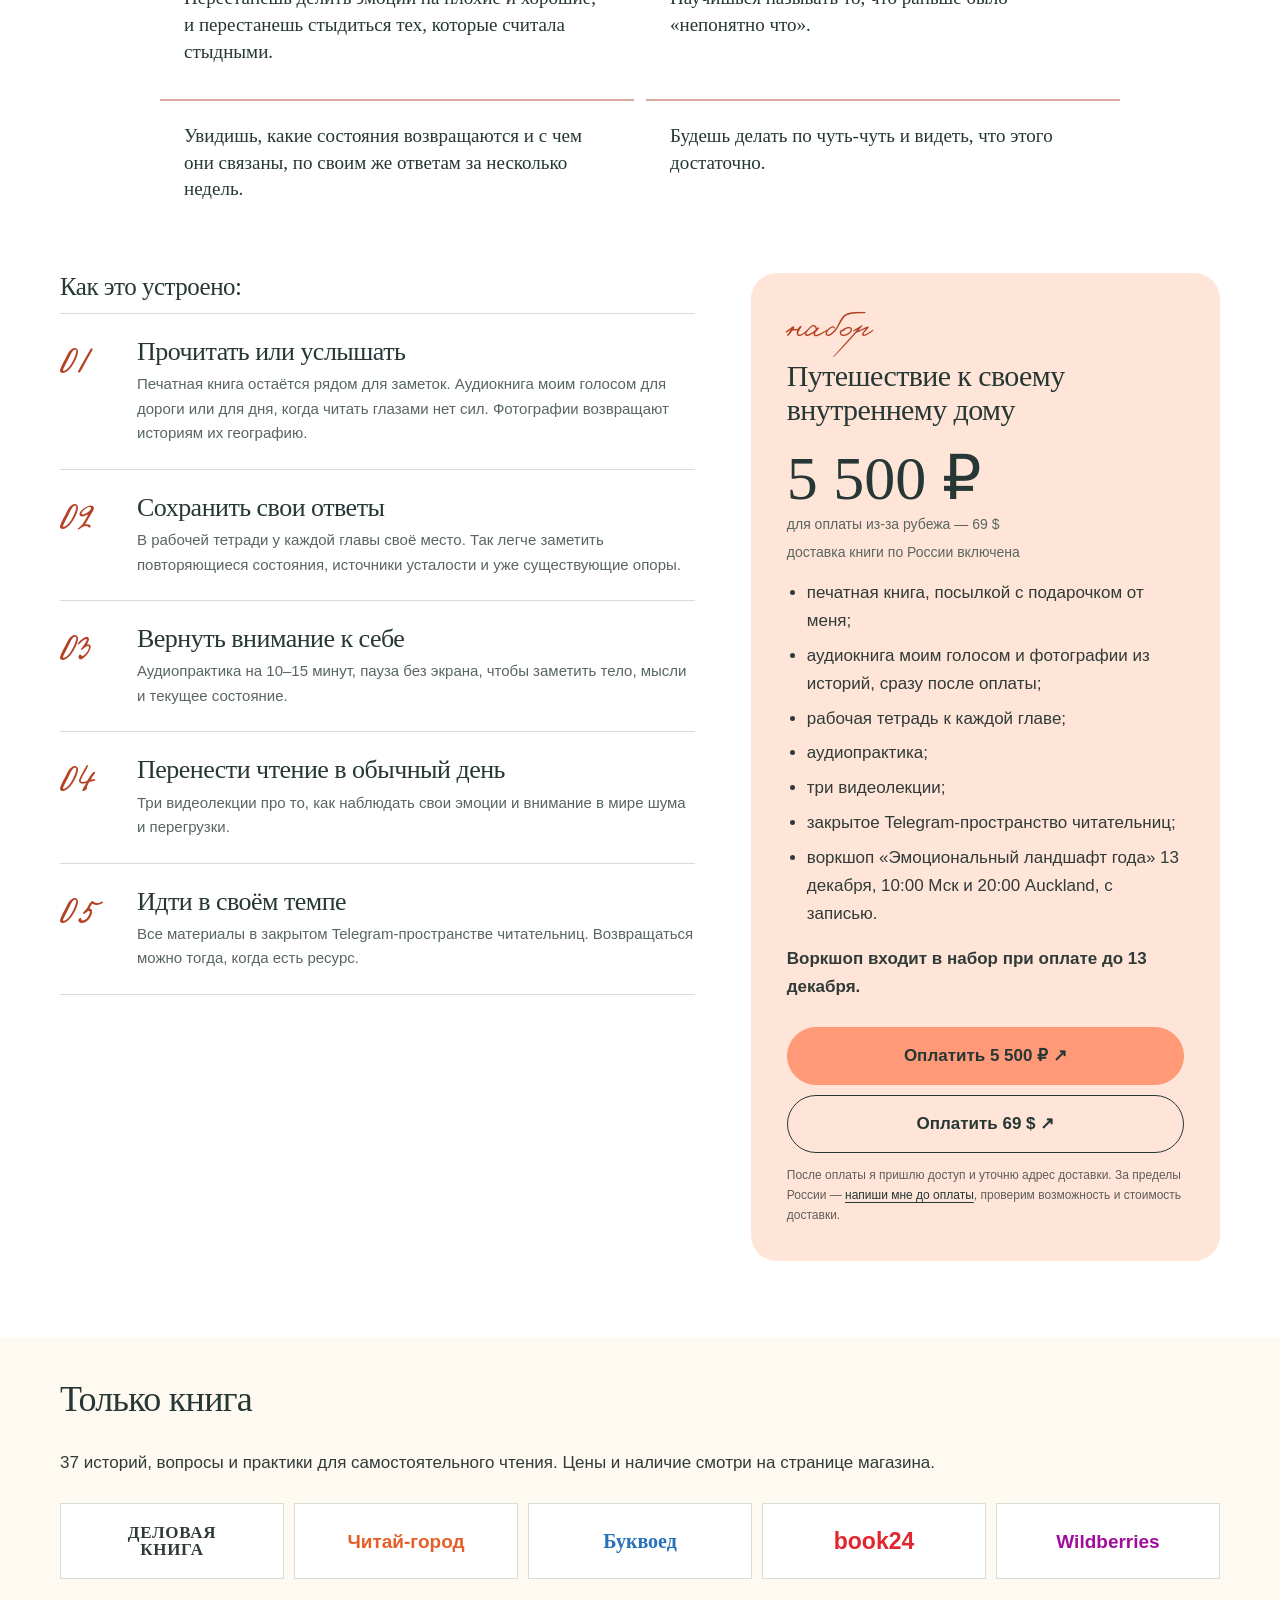
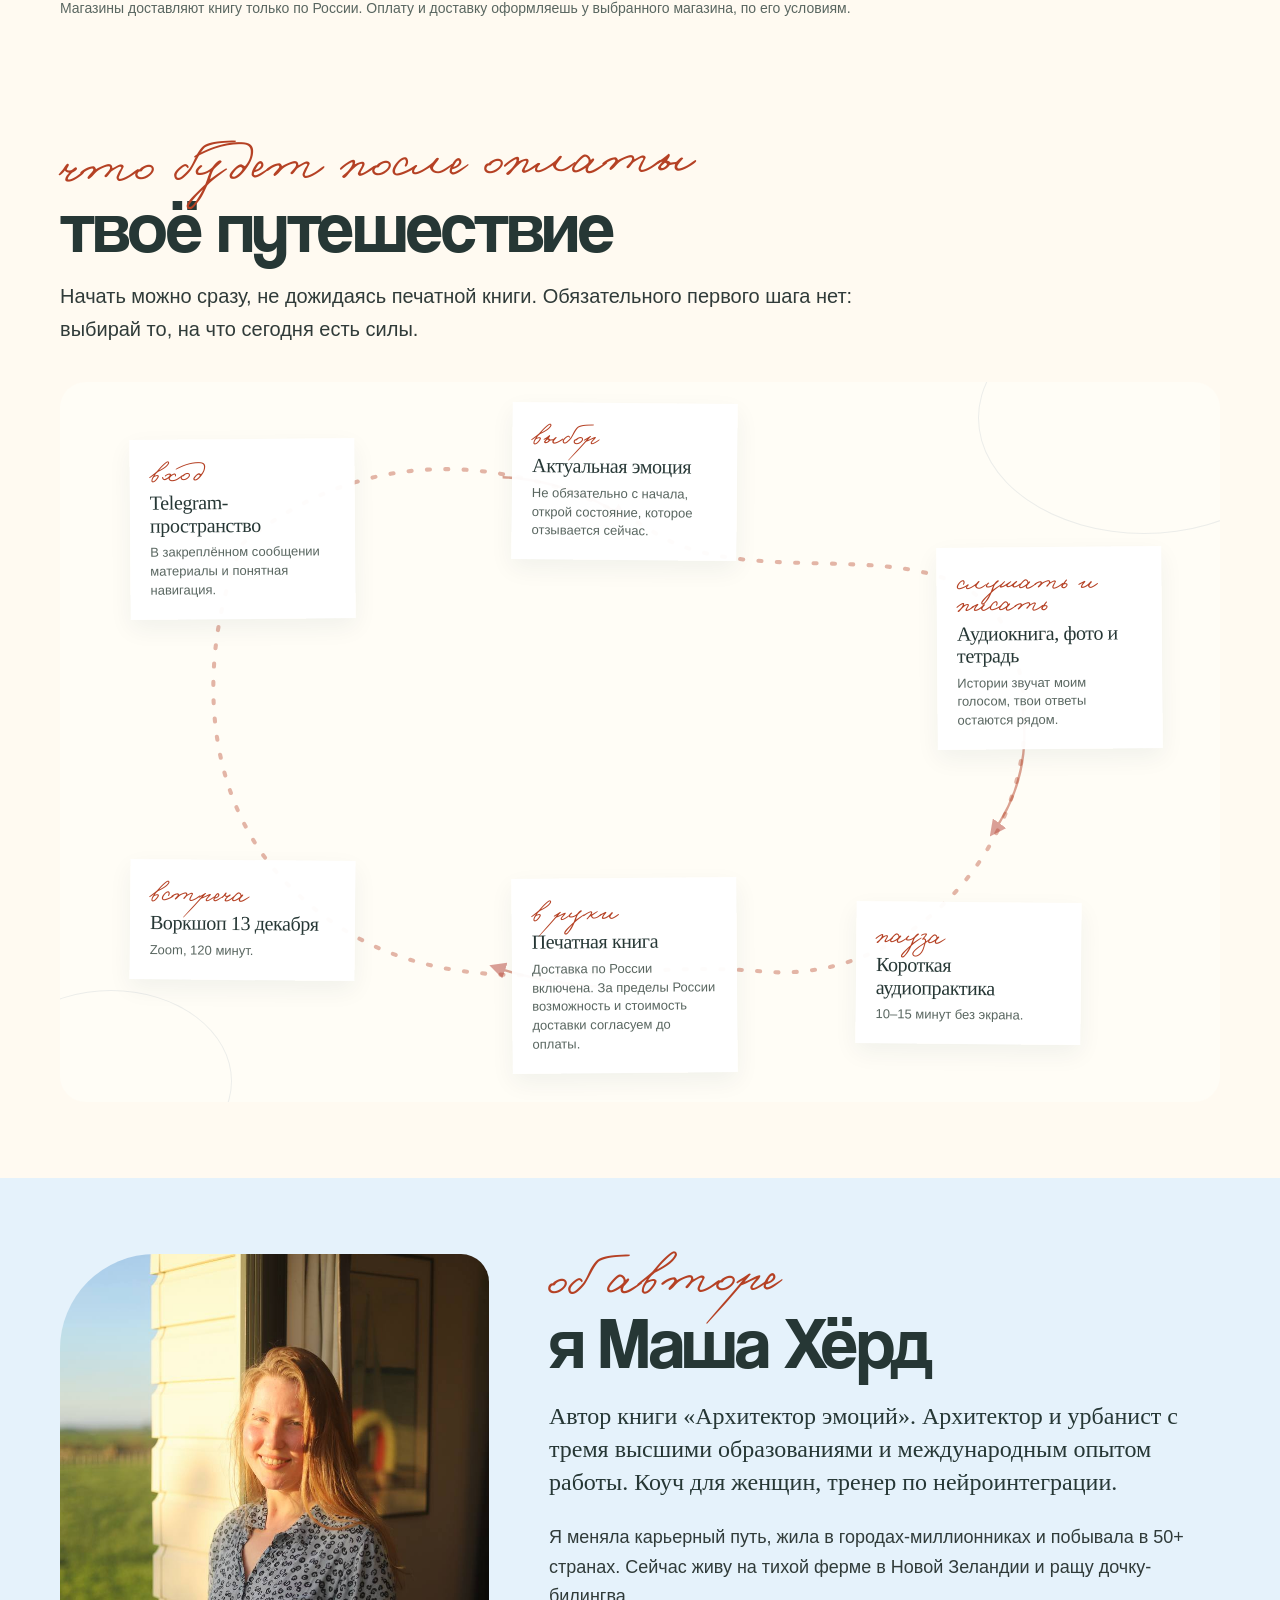
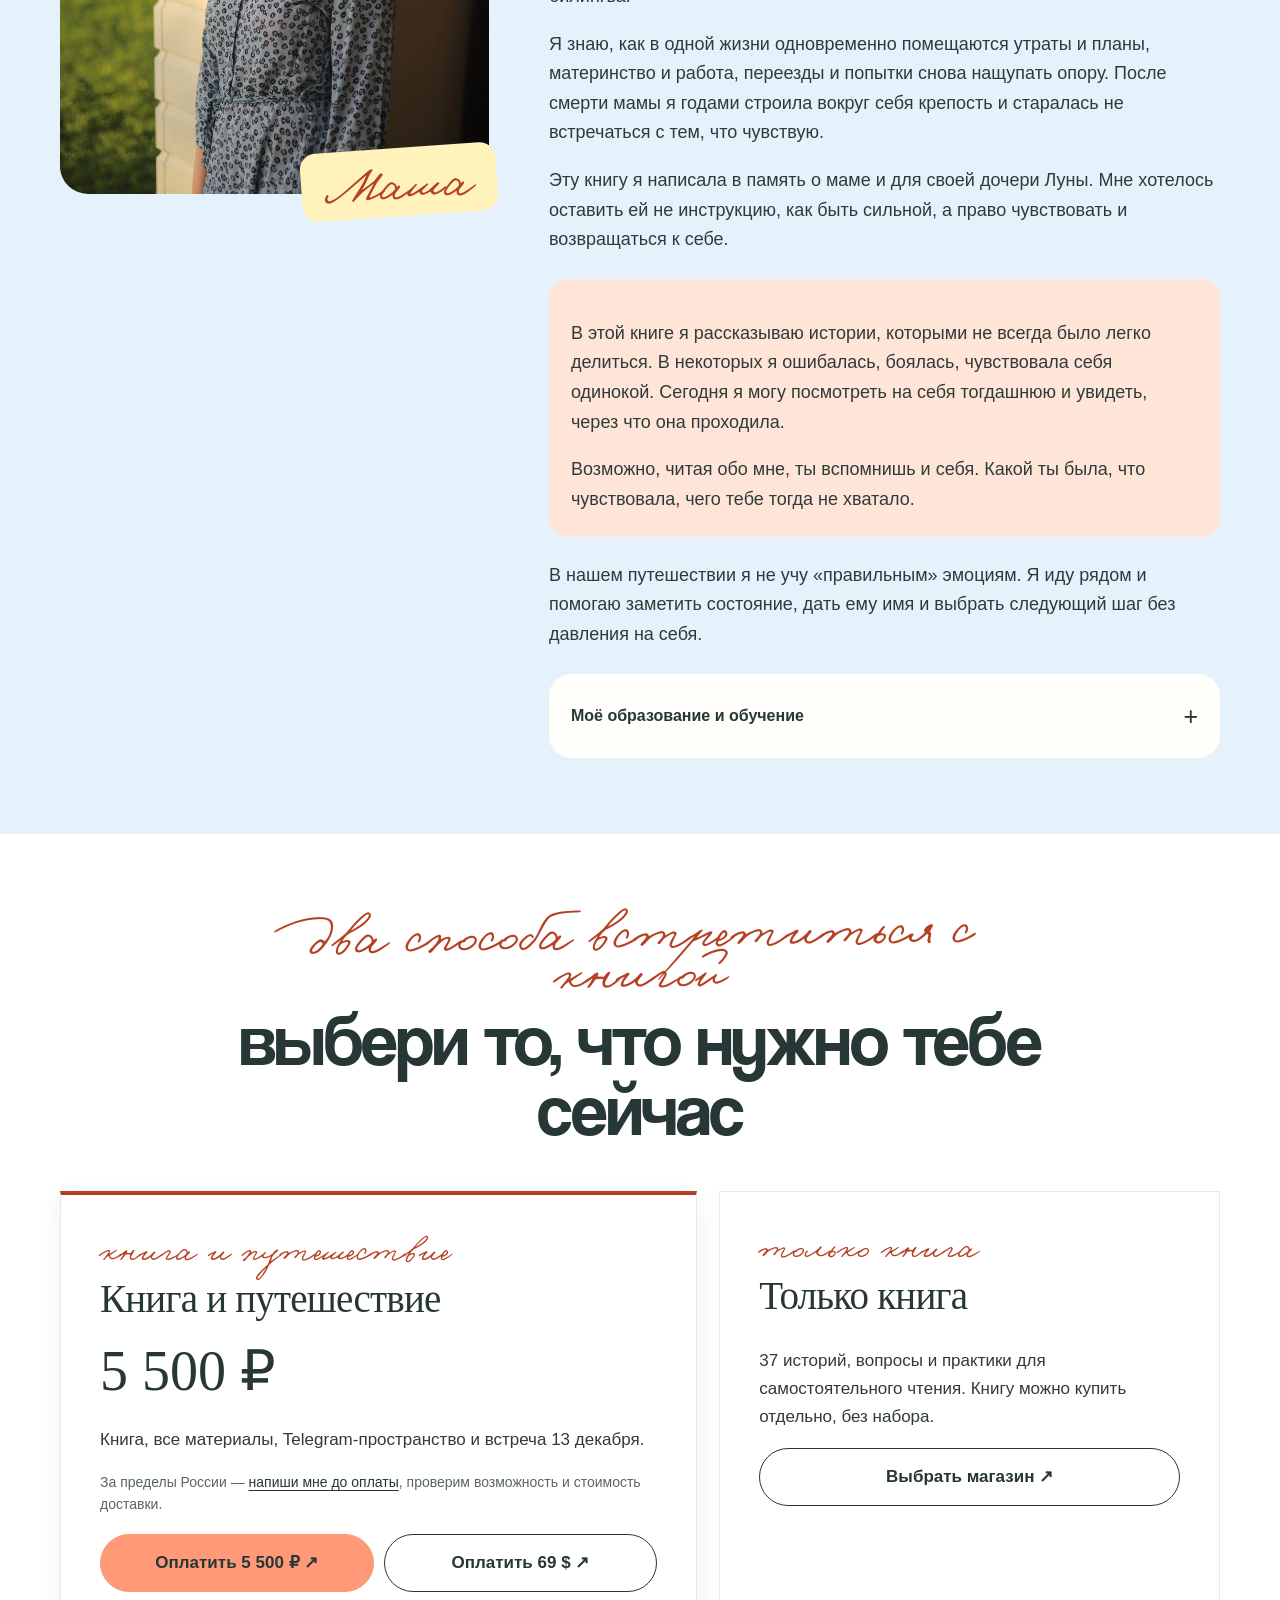
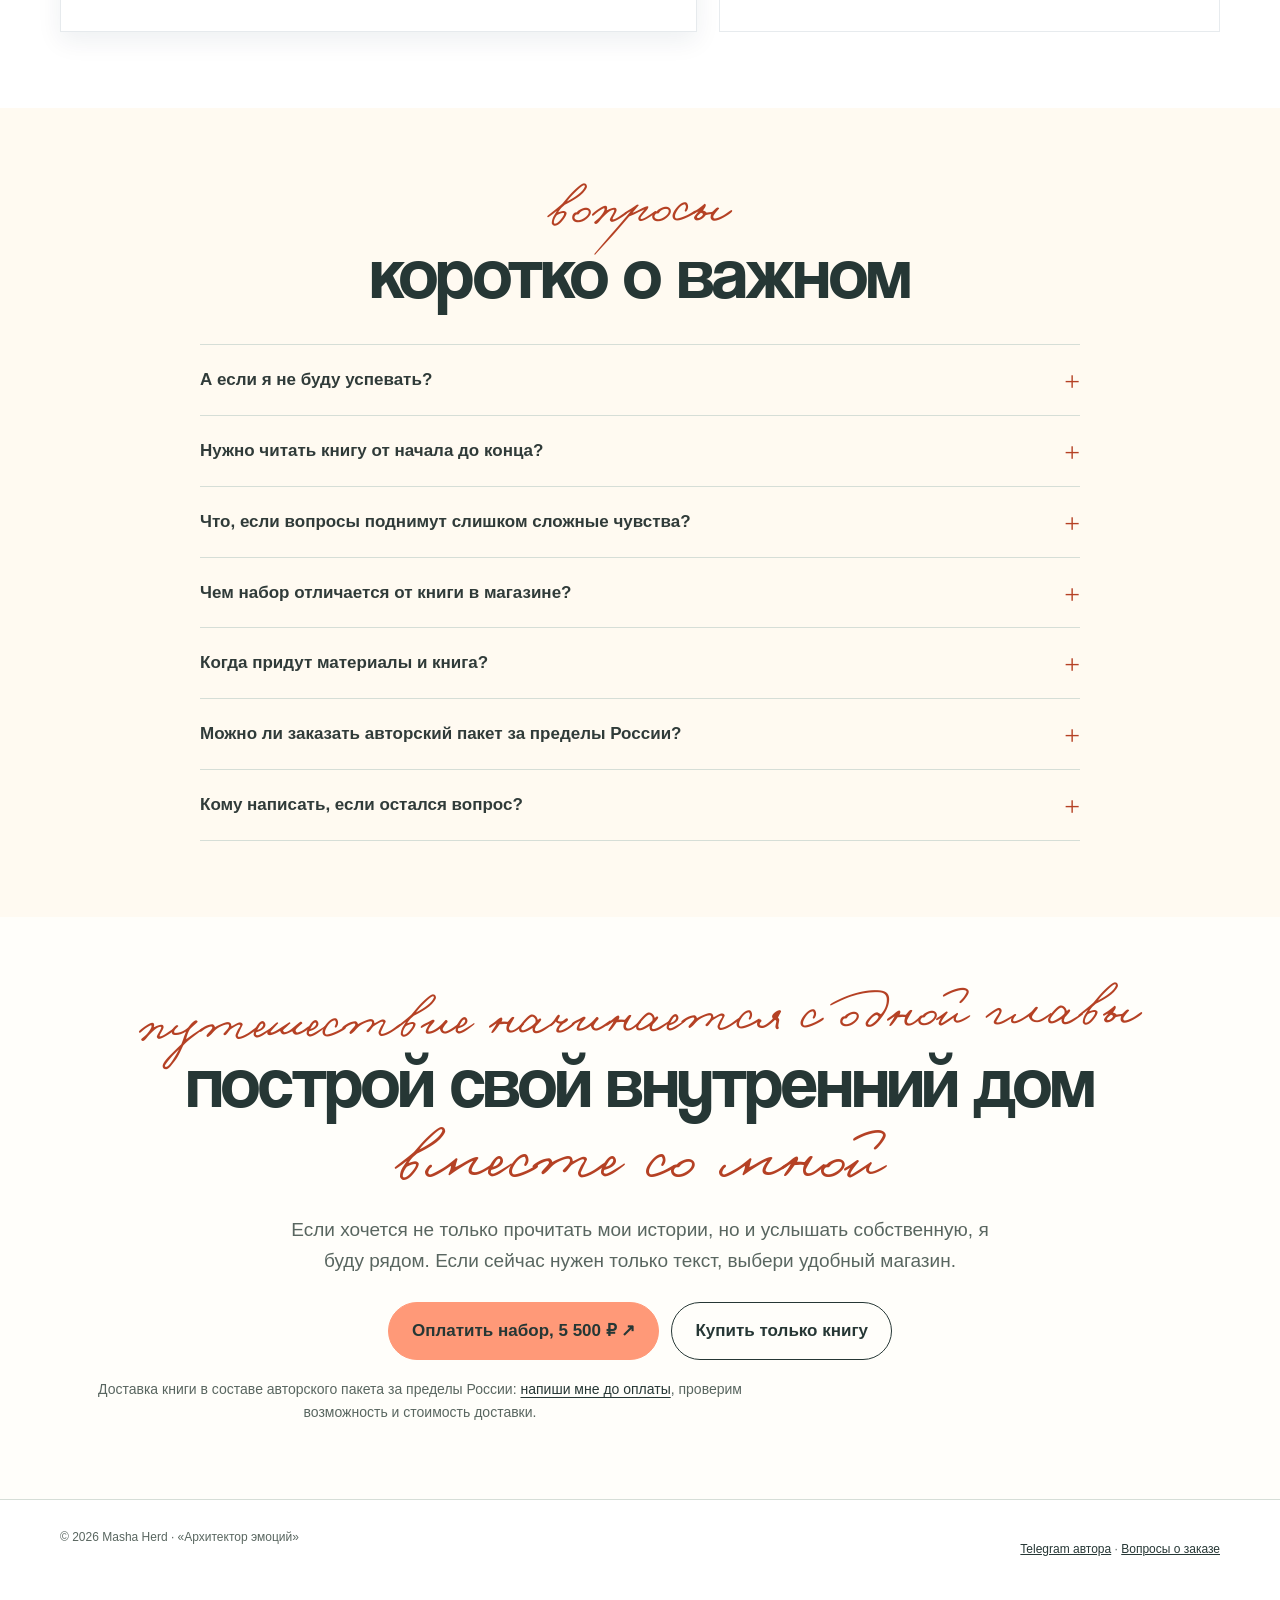
==== commit 215a979c: "feat(book): add reflection podcast and envy episode" ====
--- a/index.html
+++ b/index.html
@@ -29,9 +29,9 @@
 @media(max-width:360px){.wrap{width:calc(100% - 24px)}.nav .btn{font-size:11px}.brand{font-size:18px}.hero h1{font-size:58px}.store-logos{grid-template-columns:1fr}.endorsement{grid-template-columns:1fr}.endorsement__portrait{width:72px;height:72px}}
 @media(prefers-reduced-motion:reduce){html{scroll-behavior:auto}.btn,.store-logo{transition:none}}
 </style>
-<link href="light-style.css?v=book-three-choices" rel="stylesheet"/></head>
+<link href="light-style.css?v=book-podcast" rel="stylesheet"/></head>
 <body class="light-book">
-<nav class="nav"><div class="wrap nav__in"><a class="brand" href="#top">Маша Хёрд</a><div class="nav__links"><a href="#inside">Что внутри</a><a href="#reader">Начать читать</a><a href="#voices">Отзывы</a><a href="#shops">Купить книгу</a><a class="btn btn--brick" href="#together">Пойти глубже</a></div></div></nav><div class="ecosystem-nav"><a href="https://architripture.github.io/masha-herd/">Маша Хёрд · все направления</a></div>
+<nav class="nav"><div class="wrap nav__in"><a class="brand" href="#top">Маша Хёрд</a><div class="nav__links"><a href="#inside">Что внутри</a><a href="#reader">Начать читать</a><a href="#podcast">Послушать</a><a href="#voices">Отзывы</a><a href="#shops">Купить книгу</a><a class="btn btn--brick" href="#together">Пойти глубже</a></div></div></nav><div class="ecosystem-nav"><a href="https://architripture.github.io/masha-herd/">Маша Хёрд · все направления</a></div>
 <header class="hero" id="top"><div class="wrap hero__grid">
 <div><span class="eyebrow">Книга уже вышла · тираж 500 экземпляров</span><h1><span>архитектор</span><span class="script">эмоций</span></h1><p class="hero__lead"><strong>37 личных историй о 37 эмоциях с пяти континентов.</strong> Вопросы и практики помогут назвать то, что ты чувствуешь, и найти в эмоциях опору, а не повод для стыда.</p><blockquote class="hero__voice">«Сама такая же, всегда сильная, для всех опора, а внутри хочется кричать».<cite>читательница «Архитектора эмоций»</cite></blockquote><div class="actions hero-actions"><a class="btn btn--brick" href="#reader">Прочитать бесплатно</a><a class="btn btn--line" href="#shops">Купить книгу в онлайн-магазине</a><a class="btn btn--journey" href="#together">Хочу авторское путешествие с Машей</a></div><p class="hero__micro"><span>224 страницы</span><span>твёрдый переплёт</span><span>16+</span><span>ISBN 978-5-88687-295-8</span><span>«Деловая книга»</span></p></div>
 <div class="book-stage"><img alt="Обложка книги Маши Хёрд «Архитектор эмоций»" src="assets/book-cover-tight.jpg"/></div>
@@ -69,6 +69,10 @@
 <article class="slide"><div class="slide__paper"><img alt="Страницы 14 и 15 книги" src="assets/book-start-06.jpg"/></div><div class="slide__caption"><strong>Начало пути внутрь</strong><span>Почему для внутреннего путешествия тоже нужны ориентиры и слова.</span></div></article>
 <div class="slider-controls"><button aria-label="Предыдущий разворот" class="slider-btn prev" type="button">←</button><button aria-label="Следующий разворот" class="slider-btn next" type="button">→</button><span aria-live="polite" class="reader-count">1 / 6</span><div class="dots"><button aria-label="Разворот 1" class="dot is-active" type="button"></button><button aria-label="Разворот 2" class="dot" type="button"></button><button aria-label="Разворот 3" class="dot" type="button"></button><button aria-label="Разворот 4" class="dot" type="button"></button><button aria-label="Разворот 5" class="dot" type="button"></button><button aria-label="Разворот 6" class="dot" type="button"></button></div><button class="reader-open" type="button">Читать крупно</button></div>
 <p class="reader-note">Начни читать. Остальное книга расскажет сама.</p></div>
+</div></section>
+<section class="section white" id="podcast"><div class="wrap podcast-layout">
+<div><span class="eyebrow">можно послушать</span><h2>Сила рефлексии</h2><p class="podcast-intro">Мой подкаст о чувствах и жизни. Здесь можно услышать мой голос, пока гуляешь, едешь куда-то или занимаешься своими делами.</p><p>Уже вышел выпуск о зависти по мотивам «Архитектора эмоций». Ещё я планирую выкладывать здесь отдельные аудиоглавы книги.</p><a class="podcast-all" href="https://silarefleksii.mave.digital/" rel="noopener" target="_blank">Все выпуски подкаста ↗</a></div>
+<article class="podcast-episode"><span class="podcast-label">Выпуск о зависти · 17:41</span><h3>Что зависть на самом деле пытается тебе сказать. Часть 1.</h3><p>О сравнении себя с другими, зависти и ревности, а ещё о том, как на эти чувства влияют соцсети.</p><a class="btn btn--brick" href="https://silarefleksii.mave.digital/ep-44" rel="noopener" target="_blank">Послушать выпуск о зависти ↗</a><p class="podcast-note">Бесплатно на странице подкаста. Там же можно выбрать удобную площадку для прослушивания.</p></article>
 </div></section>
 <section class="section cream" id="voices"><div class="wrap">
 <div class="endorse-head"><span class="eyebrow">отзывы</span><h2>чужая история иногда открывает дверь в свою</h2></div>
--- a/light-style.css
+++ b/light-style.css
@@ -155,4 +155,14 @@
 #shops,#for-you{scroll-margin-top:24px}
 @media(max-width:950px){.light-book .retail-early .store-logos{grid-template-columns:repeat(3,minmax(0,1fr))}}
 @media(max-width:600px){.reader-situations{grid-template-columns:1fr;gap:16px;margin-top:24px}.reader-situations li{font-size:21px;padding-top:16px}.light-book .retail-early .store-logos{grid-template-columns:repeat(2,minmax(0,1fr))}.light-book .retail-early .store-logo:last-child{grid-column:1/-1}.light-book .author__story{padding:20px}.light-book .author__story p{font-size:16px}.light-book .reader-value__permission{font-size:22px}.light-book .hero .eyebrow{font-size:13px}}
+.light-book .podcast-layout{display:grid;grid-template-columns:minmax(0,1fr) minmax(0,1fr);gap:50px;align-items:center}
+.light-book .podcast-intro{font-size:20px}
+.light-book .podcast-episode{padding:32px;border-radius:24px;background:var(--mint);min-width:0}
+.light-book .podcast-label{display:block;margin-bottom:18px;font:600 13px/1.5 var(--sans);color:var(--muted)}
+.light-book .podcast-episode h3{font-size:30px;line-height:1.2;margin:0 0 20px}
+.light-book .podcast-episode .btn{white-space:normal;text-align:center;line-height:1.4}
+.light-book .podcast-note{font:13px/1.6 var(--sans);color:var(--muted);margin:16px 0 0}
+.light-book .podcast-all{display:inline-flex;align-items:center;min-height:44px;color:var(--navy);text-underline-offset:4px}
+@media(max-width:950px){.light-book .podcast-layout{grid-template-columns:1fr;gap:24px}}
+@media(max-width:600px){.light-book .podcast-episode{padding:24px 20px}.light-book .podcast-episode h3{font-size:27px}.light-book .podcast-episode .btn{width:100%;padding:14px 16px}.light-book .podcast-intro{font-size:18px}}
 @media print{.ecosystem-nav{display:none}.light-guide .welcome,.light-guide .phrase{background:white}.education-note{break-inside:avoid}}
